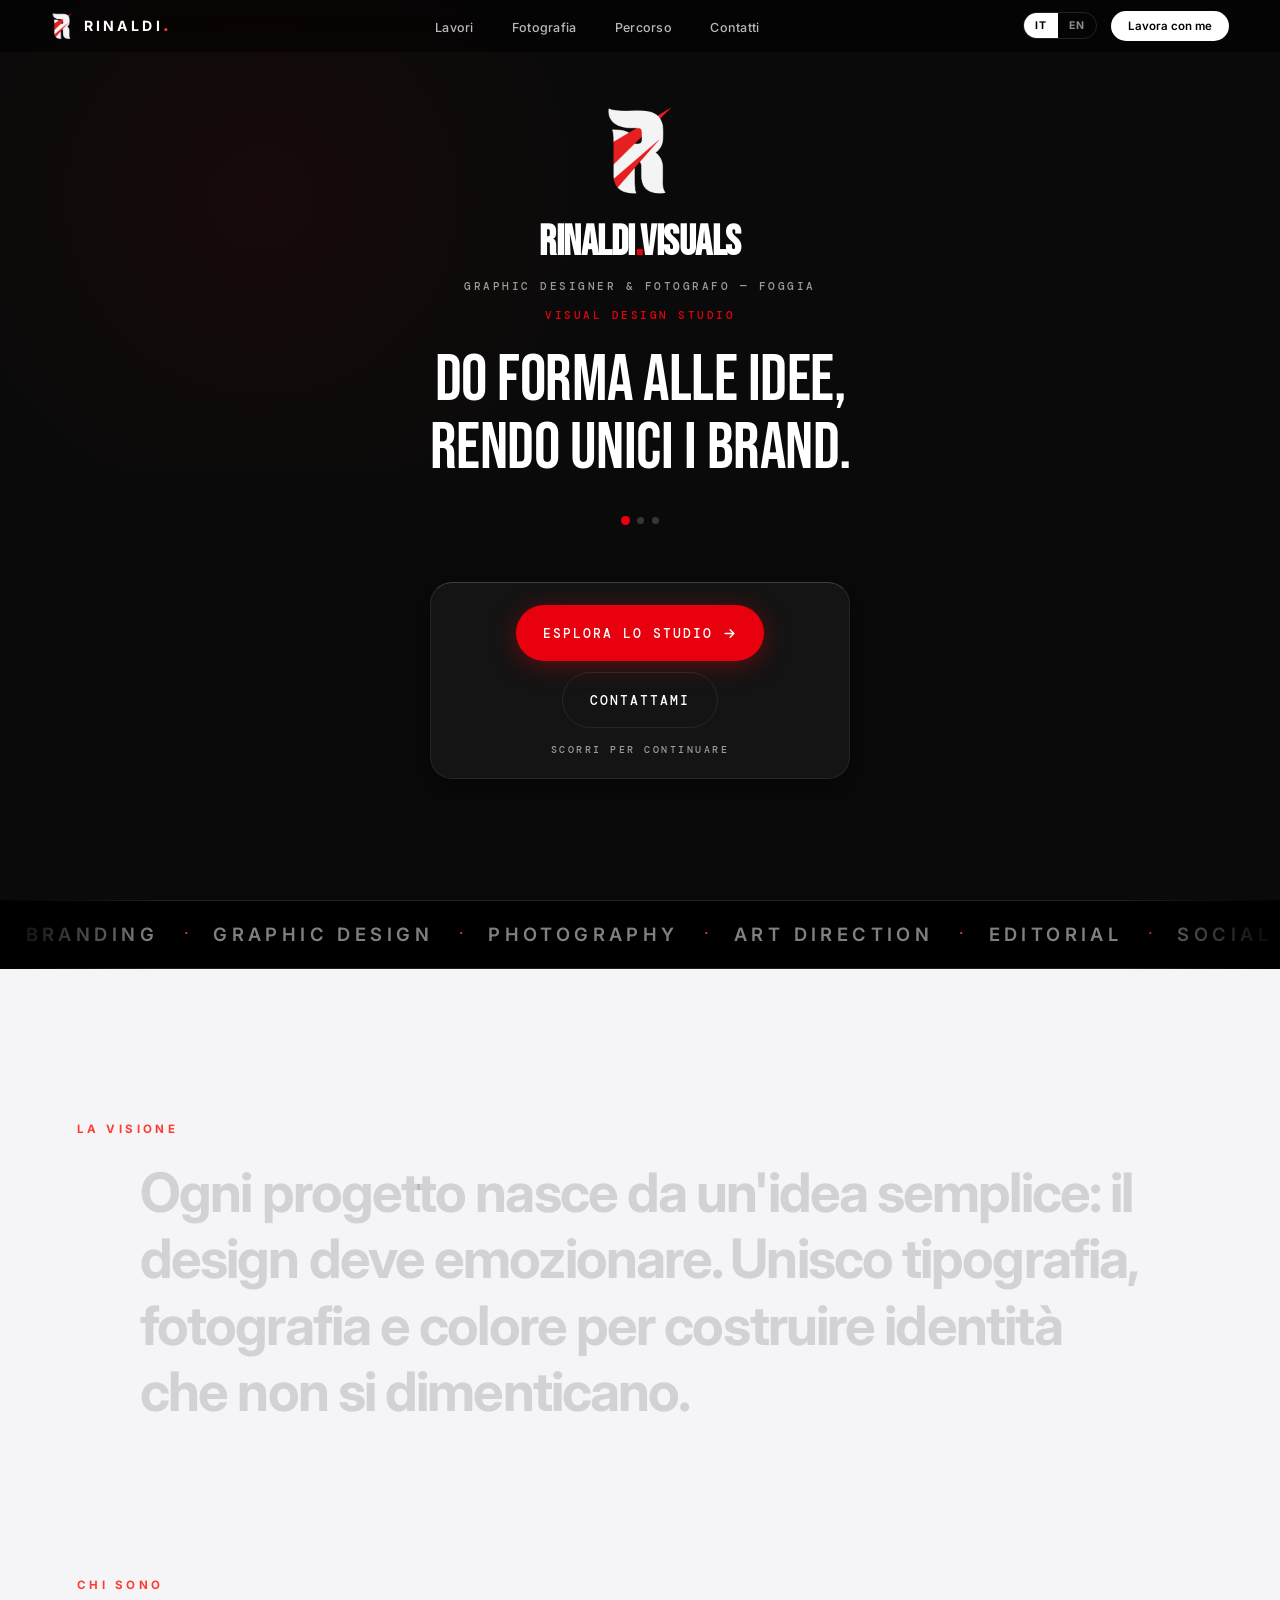
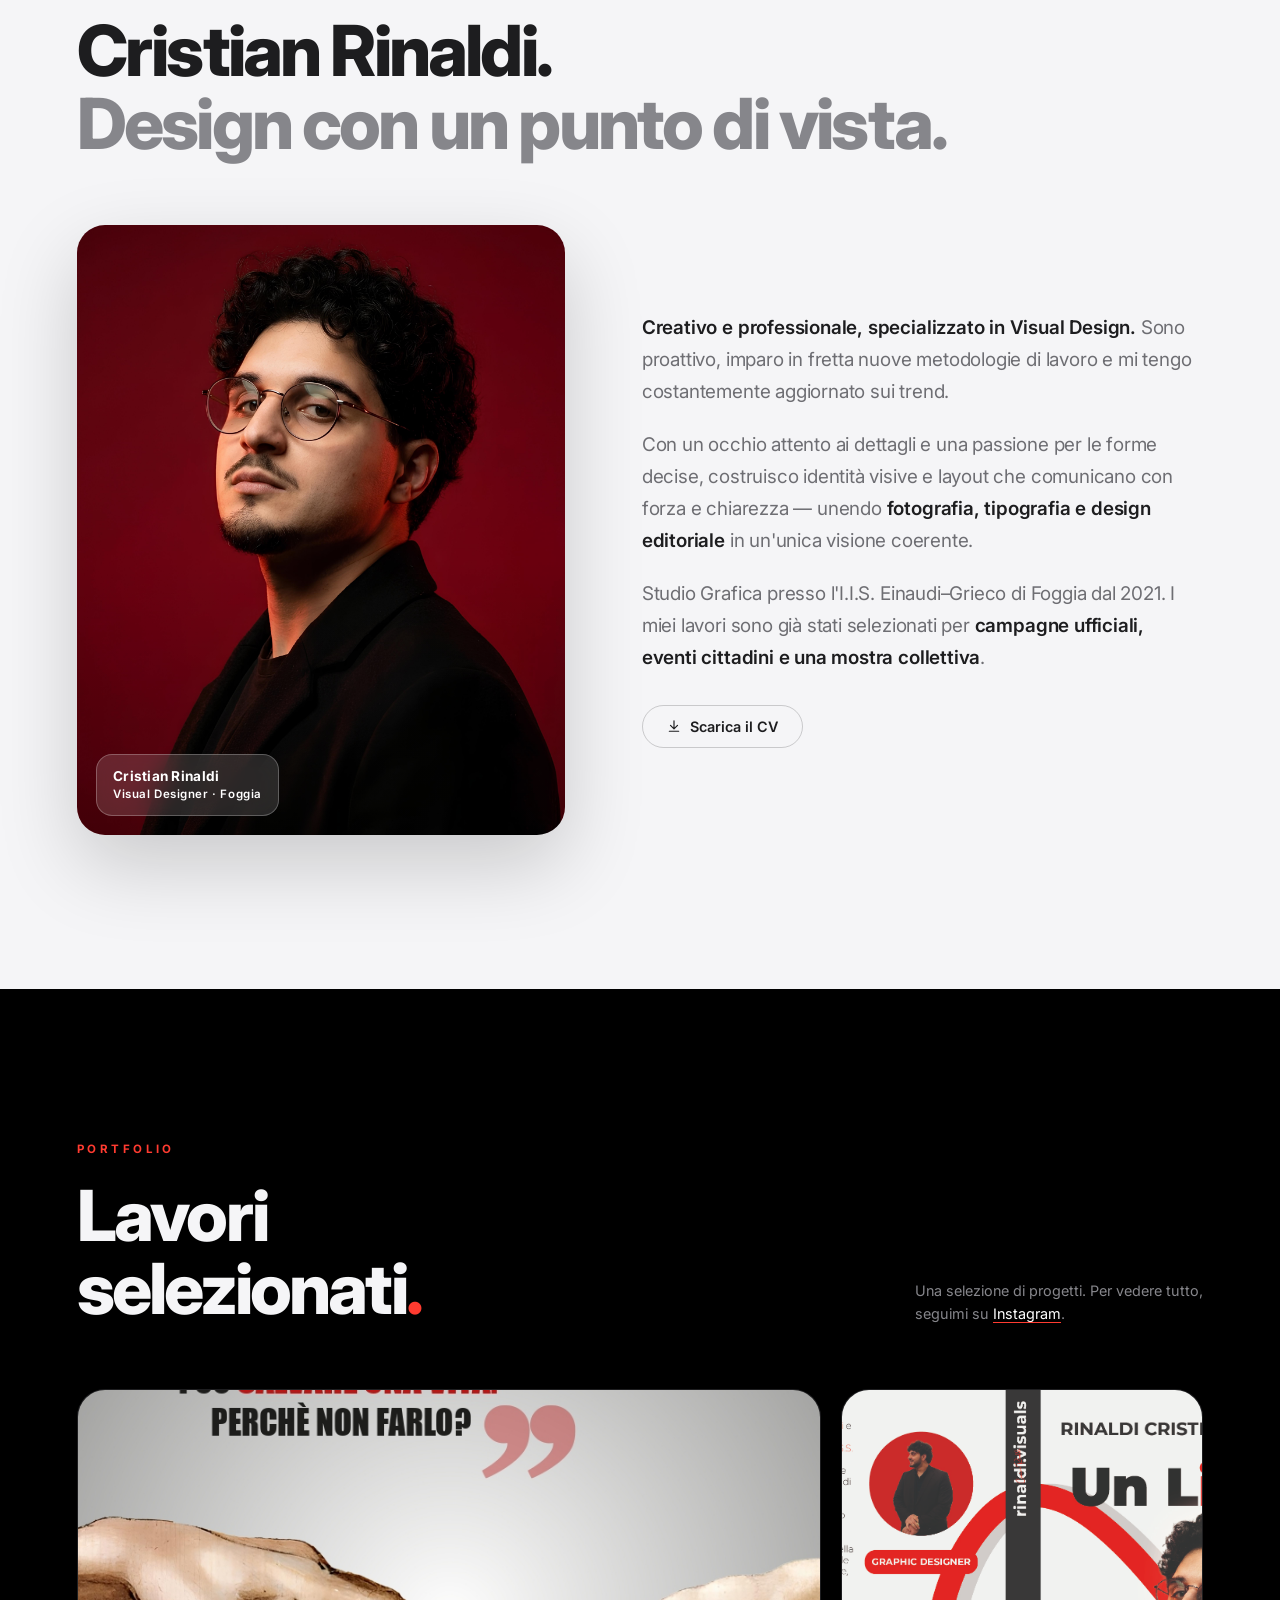
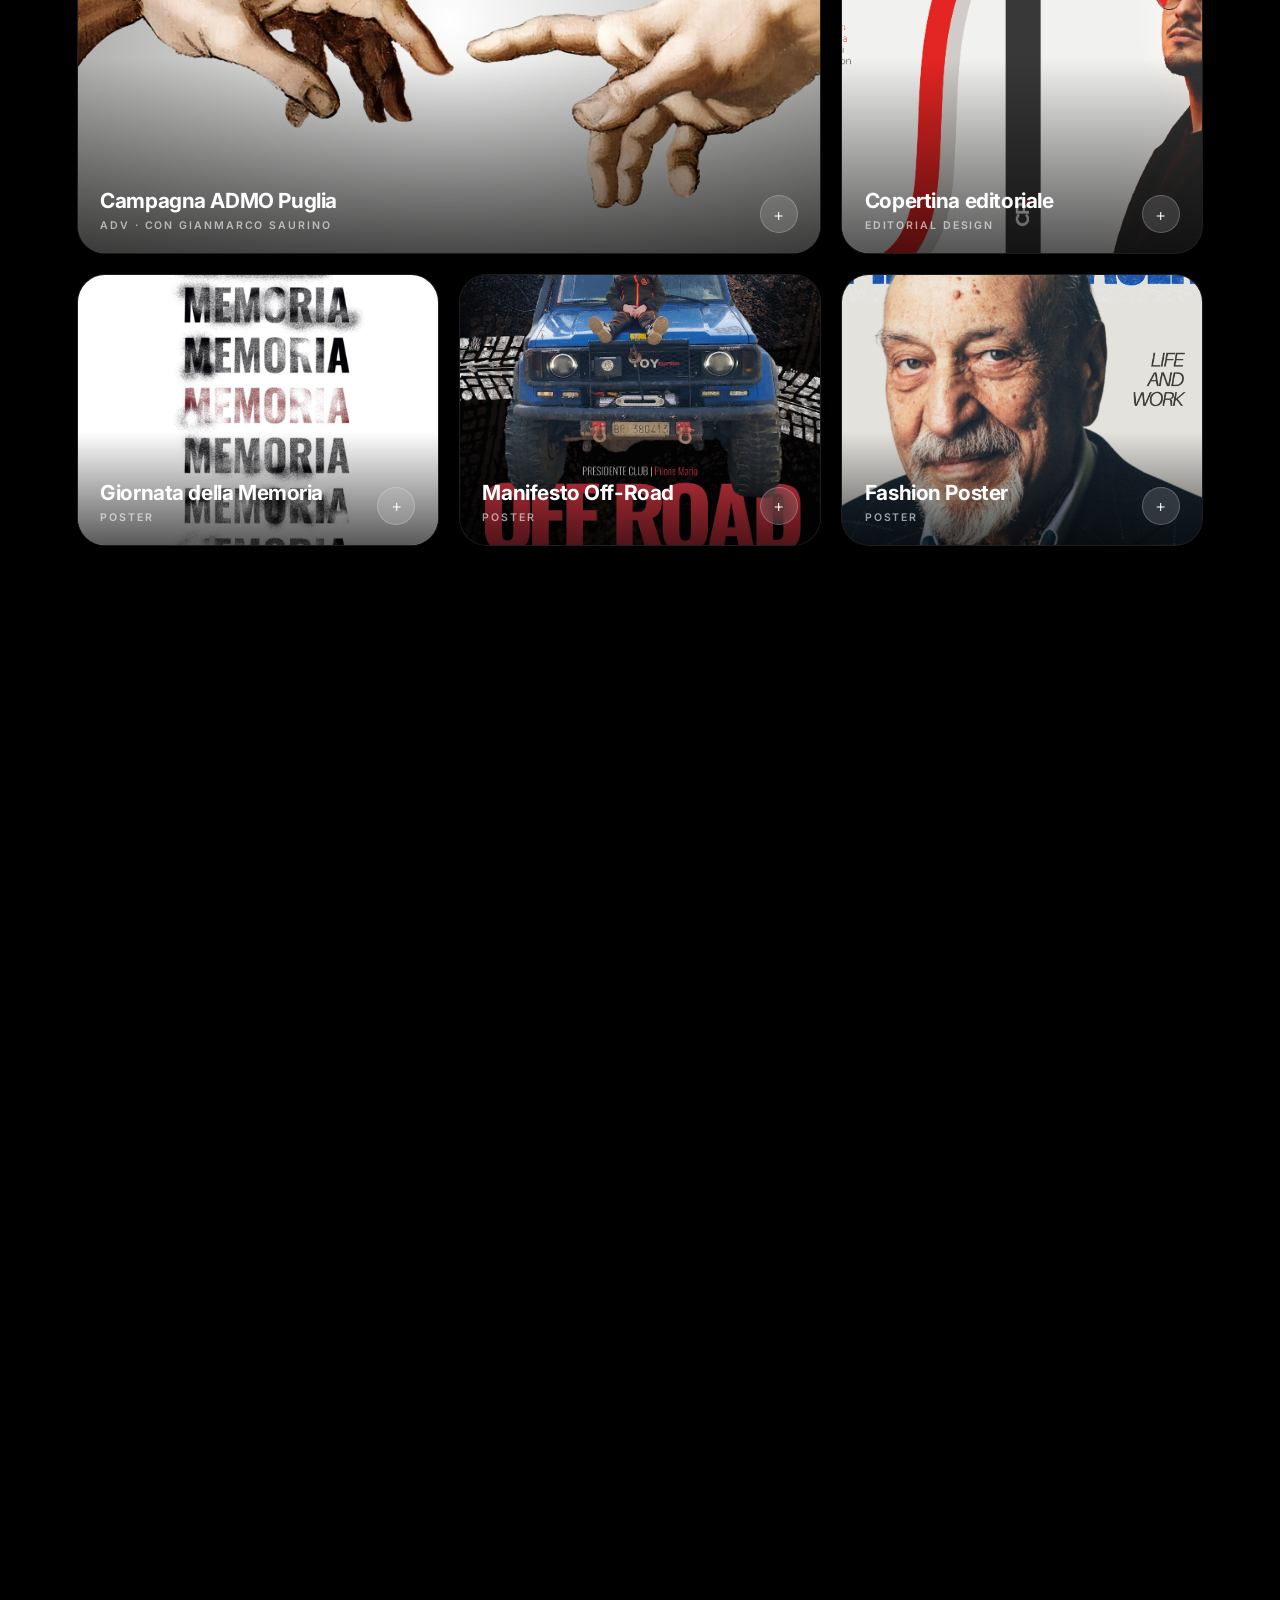
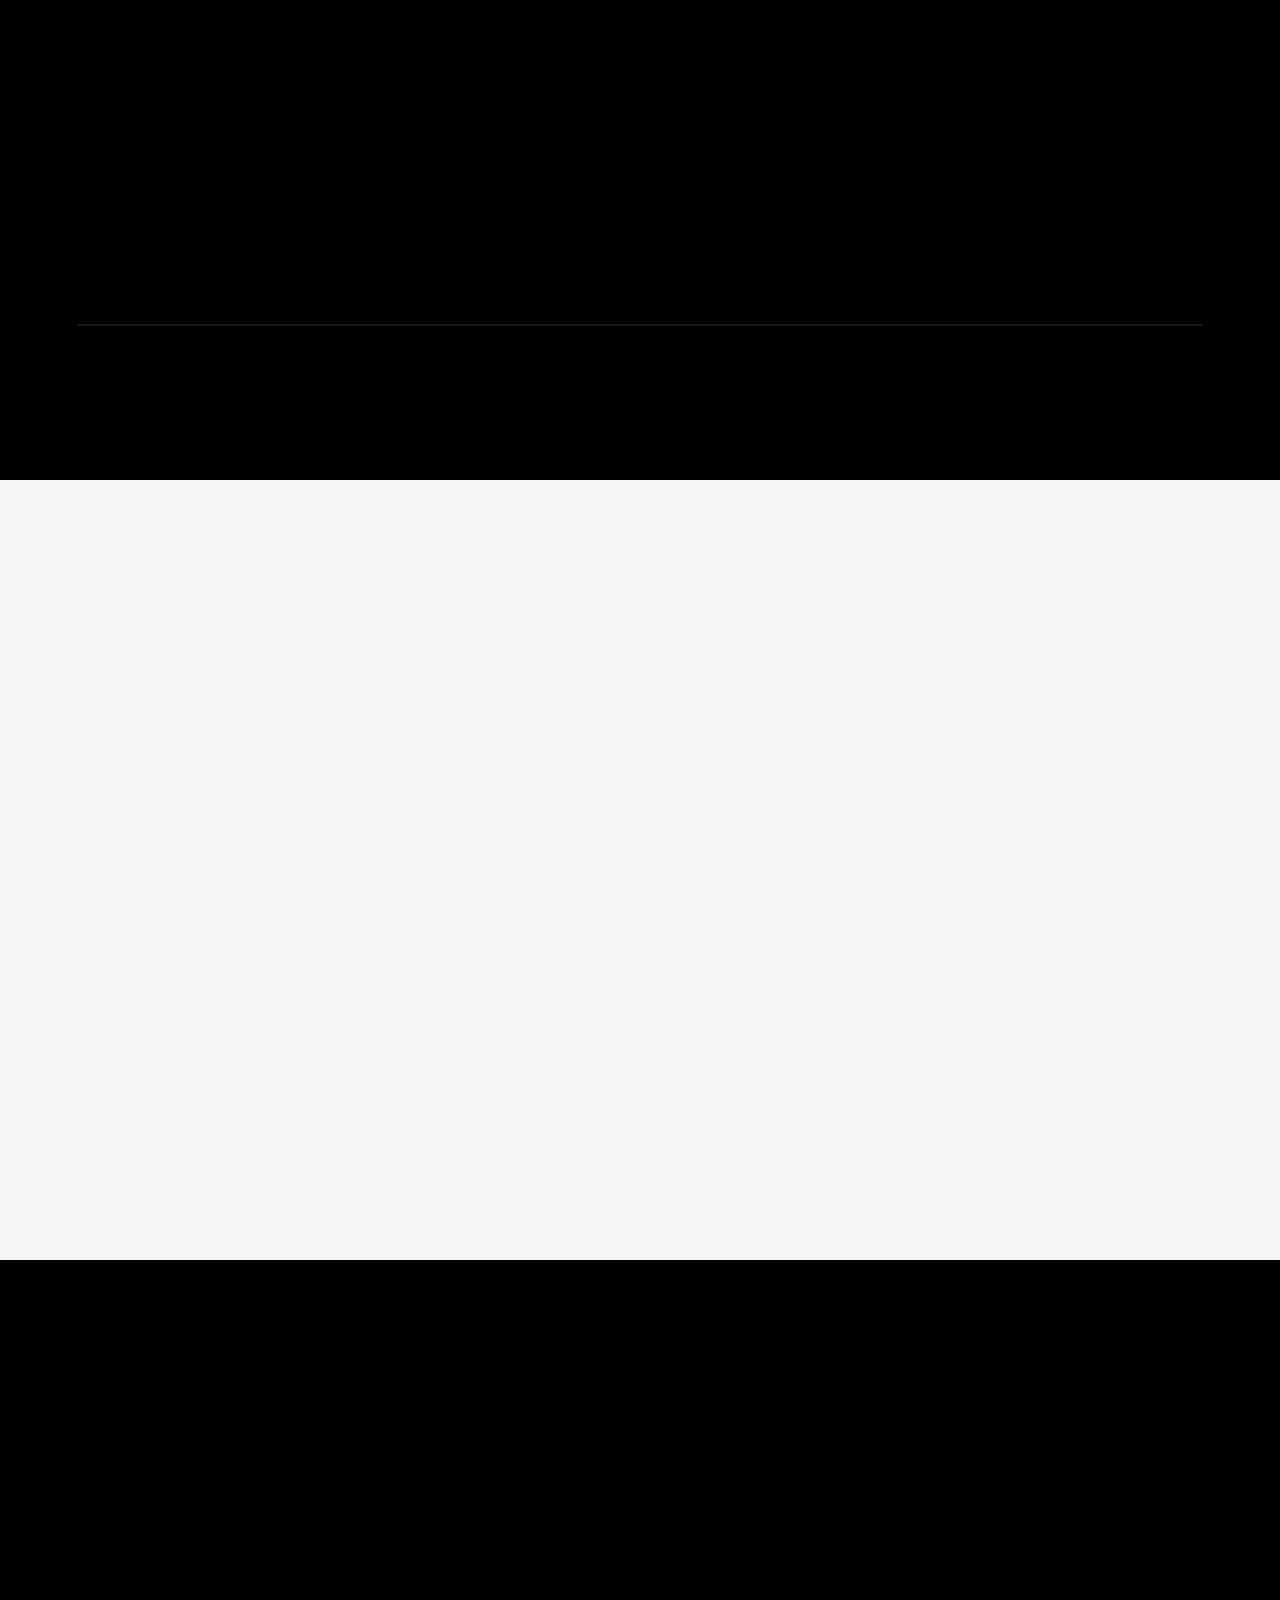
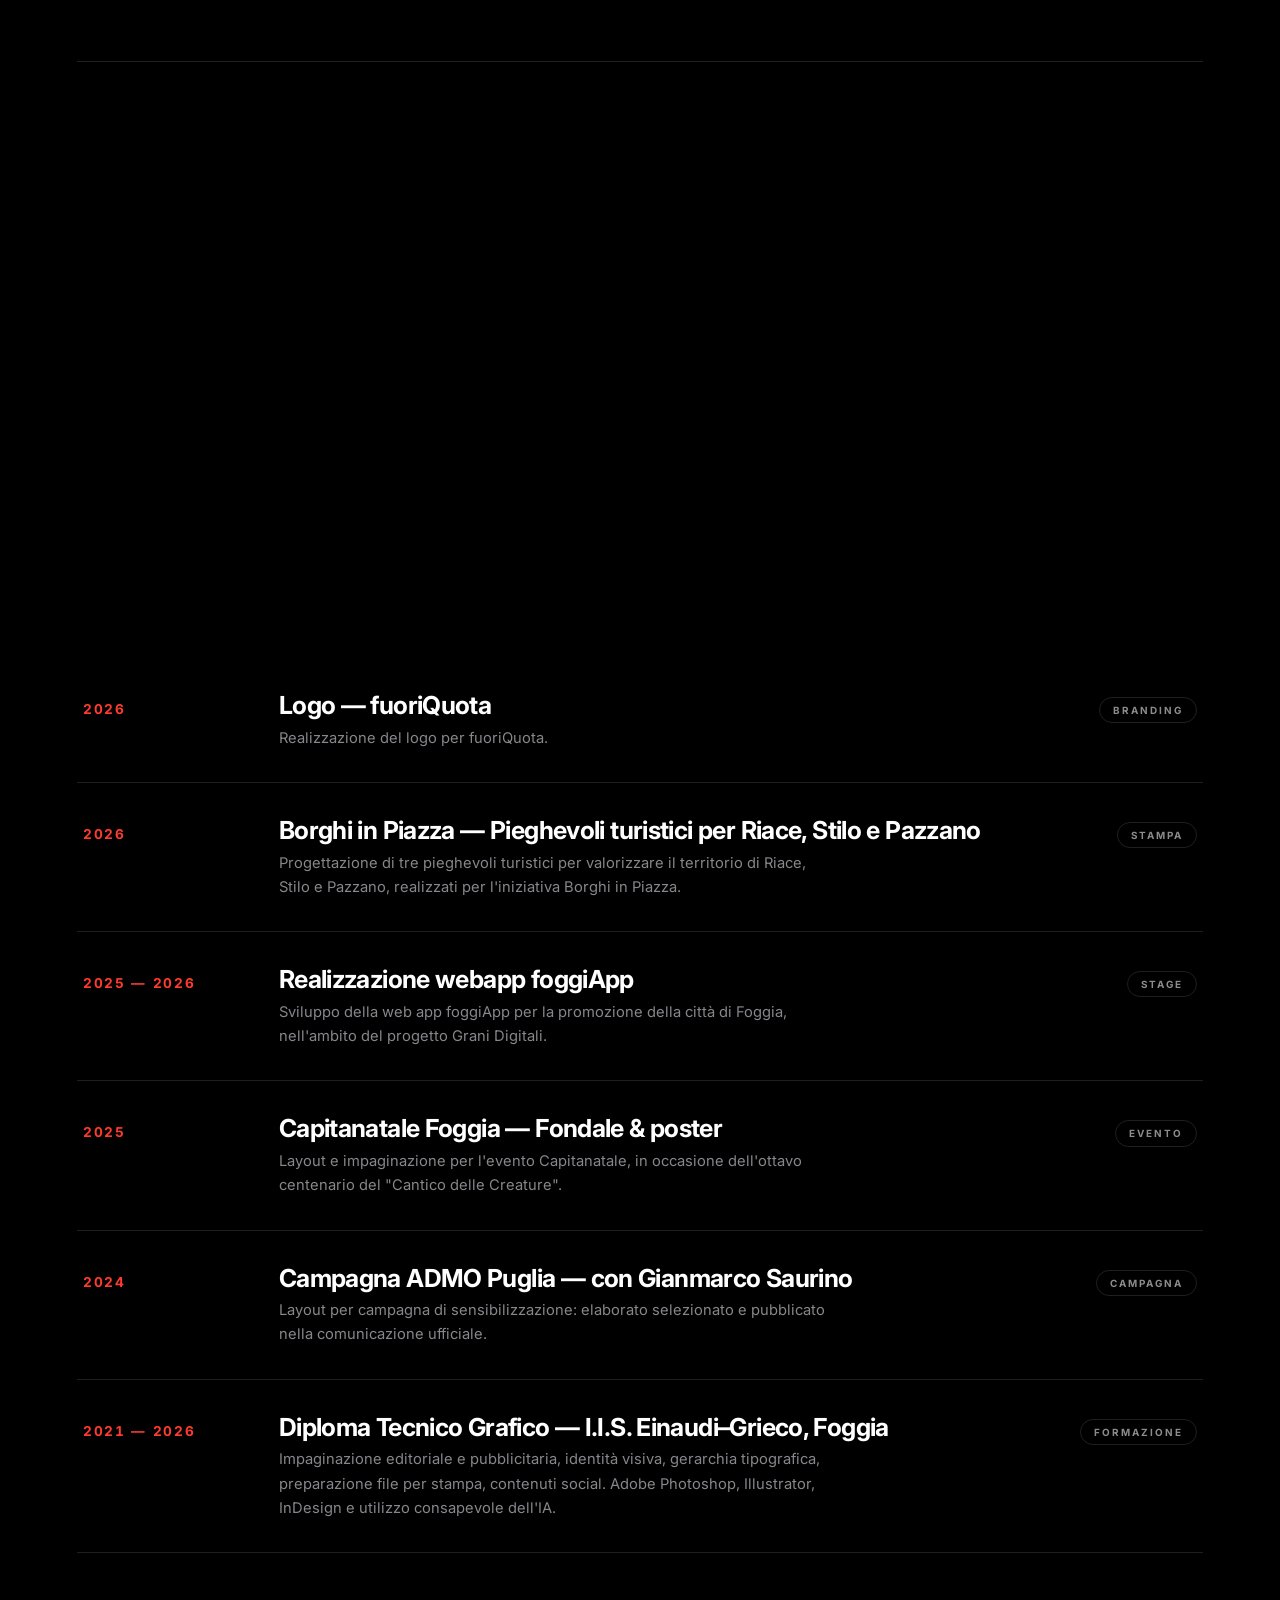
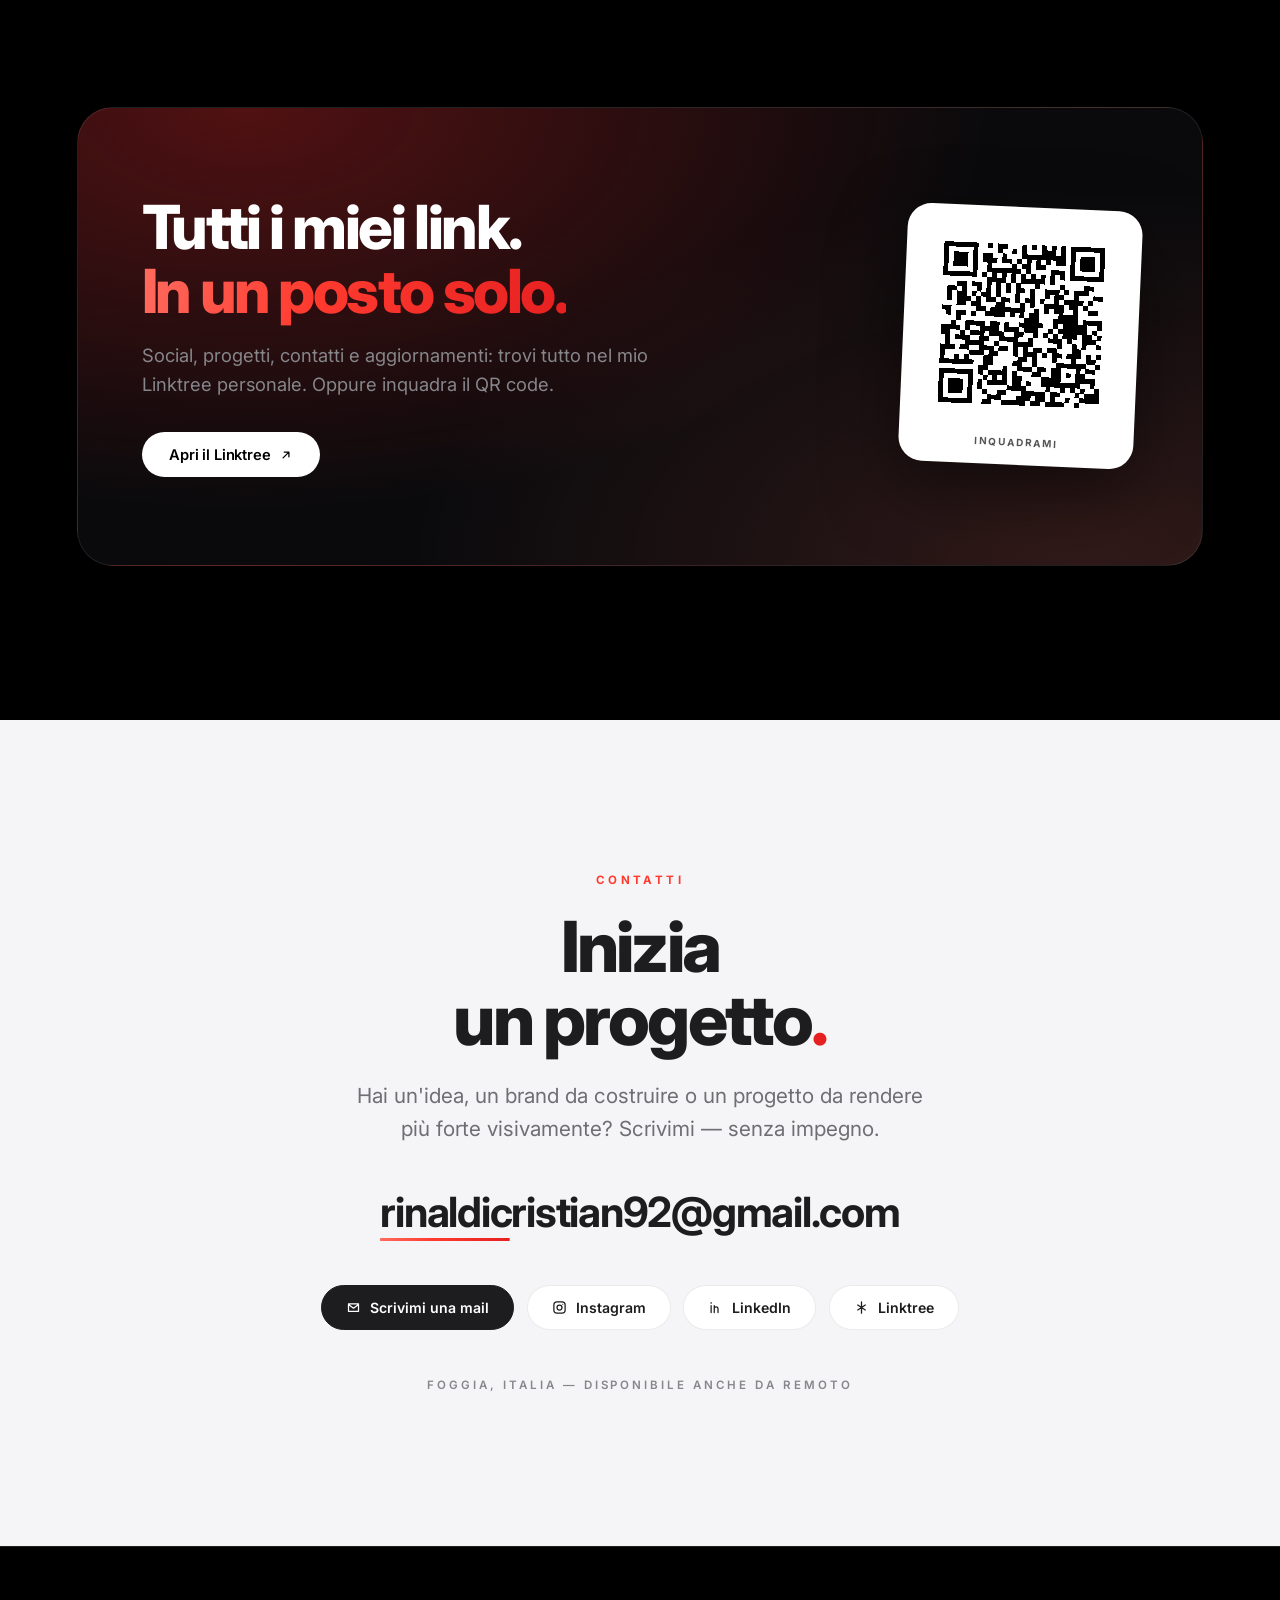
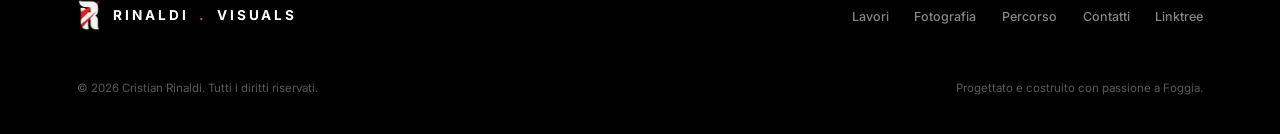
==== index.html @ 8f700b32 "Redesign step 2: new design tokens + hero rebuilt to app-mockup style Adds the iOS26 dark-glass toke" ====
<!DOCTYPE html>
<html lang="it">
<head>
<meta charset="UTF-8"/>
<meta name="viewport" content="width=device-width, initial-scale=1.0, viewport-fit=cover"/>
<title>Cristian Rinaldi — Rinaldi Visuals · Graphic Designer & Fotografo</title>
<meta name="description" content="Cristian Rinaldi — Graphic Designer e Fotografo a Foggia. Branding, identità visive, fotografia e art direction. Design essenziale, impatto assoluto."/>
<meta name="author" content="Cristian Rinaldi"/>
<meta property="og:title" content="Cristian Rinaldi — Rinaldi Visuals"/>
<meta property="og:description" content="Graphic Designer & Fotografo. Identità visive che lasciano il segno."/>
<meta property="og:type" content="website"/>
<meta property="og:image" content="assets/ritratto.jpg"/>
<link rel="icon" href="data:image/svg+xml,<svg xmlns='http://www.w3.org/2000/svg' viewBox='0 0 32 32'><rect width='32' height='32' rx='8' fill='%23000'/><text x='50%25' y='55%25' dominant-baseline='middle' text-anchor='middle' font-family='Helvetica' font-weight='700' font-size='13' fill='%23fff'>R<tspan fill='%23ff3b30'>.</tspan></text></svg>"/>
<link rel="preconnect" href="https://fonts.googleapis.com"/>
<link rel="preconnect" href="https://fonts.gstatic.com" crossorigin/>
<link href="https://fonts.googleapis.com/css2?family=Inter:wght@300;400;500;600;700;800&family=Bebas+Neue&family=DM+Sans:wght@400;500;700&family=DM+Mono:wght@400;500&display=swap" rel="stylesheet"/>
<meta name="theme-color" content="#0A0A0A"/>

<style>
/* ════════════════════════════════════════════
   RINALDI VISUALS — 2026
   Apple-inspired · minimal · cinematic
   ════════════════════════════════════════════ */
:root{
  --black:#000;
  --ink:#1d1d1f;
  --paper:#f5f5f7;
  --white:#fff;
  --gray:#86868b;
  --gray-2:#6e6e73;
  --hair:rgba(0,0,0,.08);
  --hair-inv:rgba(255,255,255,.12);
  --red:#ff3b30;
  --red-deep:#e62020;
  --grad:linear-gradient(100deg,#ff6b5e 0%,#ff3b30 40%,#e62020 100%);
  --font:'Inter',-apple-system,BlinkMacSystemFont,'SF Pro Display','Segoe UI',sans-serif;
  --ease:cubic-bezier(.16,1,.3,1);
  --ease-io:cubic-bezier(.4,0,.2,1);
  --nav-h:52px;
  --radius:28px;

  /* ── NUOVO SISTEMA (redesign app UI — iOS26 dark glass) ──
     Token ufficiali del redesign. Le sezioni non ancora convertite
     continuano a usare i token storici sopra; verranno migrate
     una a una fino alla rimozione dei token legacy. */
  --bg:#0A0A0A;
  --surface:#141414;
  --surface-2:#1C1C1C;
  --stroke:rgba(255,255,255,.08);
  --stroke-top:rgba(255,255,255,.18);
  --text:#FFFFFF;
  --muted:#9A9A9A;
  --accent:#E8000E;
  --font-display:'Bebas Neue',sans-serif;
  --font-body:'DM Sans',sans-serif;
  --font-mono:'DM Mono',monospace;
  --radius-card:22px;
  --radius-pill:999px;
  --topbar-h:64px;
  --tabbar-h:64px;
}
*,*::before,*::after{margin:0;padding:0;box-sizing:border-box}
html{scroll-behavior:smooth;-webkit-text-size-adjust:100%}
a,button{-webkit-tap-highlight-color:transparent;touch-action:manipulation}
body{
  font-family:var(--font);
  background:var(--black);
  color:var(--paper);
  -webkit-font-smoothing:antialiased;
  text-rendering:optimizeLegibility;
  overflow-x:hidden;
}
img{max-width:100%;display:block}
a{color:inherit}
::selection{background:var(--red);color:#fff}
html.lb-open,body.lb-open{overflow:hidden}
:focus-visible{outline:2px solid var(--accent);outline-offset:3px}

/* ── LOADER ── */
.loader{
  position:fixed;inset:0;z-index:2000;background:var(--black);
  display:flex;align-items:center;justify-content:center;
  transition:opacity .7s var(--ease-io),visibility .7s;
}
.loader.done{opacity:0;visibility:hidden}
.loader-mark{
  display:flex;flex-direction:column;align-items:center;gap:1.2rem;
  opacity:0;animation:loadIn 1s var(--ease) .1s forwards;
}
.loader-mark img{width:clamp(64px,10vw,96px);height:auto}
.loader-mark span{
  font-size:clamp(.8rem,2vw,1rem);font-weight:700;letter-spacing:.4em;
  text-transform:uppercase;color:#fff;
}
.loader-mark em{font-style:normal;color:var(--red)}
@keyframes loadIn{from{opacity:0;transform:translateY(14px);filter:blur(8px)}to{opacity:1;transform:none;filter:none}}

/* ── NAV ── */
.nav{
  position:fixed;top:0;left:0;right:0;z-index:1000;height:var(--nav-h);
  display:flex;align-items:center;justify-content:space-between;
  padding:0 max(22px,4vw);
  background:rgba(0,0,0,.55);
  backdrop-filter:saturate(180%) blur(20px);-webkit-backdrop-filter:saturate(180%) blur(20px);
  border-bottom:1px solid transparent;
  transition:transform .5s var(--ease),background .4s,border-color .4s;
}
.nav.scrolled{background:rgba(0,0,0,.72);border-bottom-color:var(--hair-inv)}
.nav.hidden{transform:translateY(-100%)}
.nav-logo{
  display:flex;align-items:center;gap:10px;text-decoration:none;
  font-weight:700;font-size:.88rem;letter-spacing:.22em;text-transform:uppercase;color:#fff;
}
.nav-logo img{height:30px;width:auto;transition:transform .4s var(--ease)}
.nav-logo:hover img{transform:scale(1.08) rotate(-3deg)}
.nav-logo b{color:var(--red);font-size:1.3em;line-height:0}
@media(max-width:400px){.nav-logo span{display:none}}
.nav-links{display:flex;gap:clamp(1rem,3vw,2.4rem);list-style:none}
.nav-links a{
  font-size:.78rem;font-weight:500;letter-spacing:.02em;text-decoration:none;
  color:rgba(255,255,255,.72);transition:color .3s;
}
.nav-links a:hover{color:#fff}
.nav-right{display:flex;align-items:center;gap:.9rem}
.lang-pill{
  display:flex;border:1px solid var(--hair-inv);border-radius:99px;overflow:hidden;
}
.lang-pill button{
  background:none;border:none;color:rgba(255,255,255,.55);
  font-family:var(--font);font-size:.66rem;font-weight:700;letter-spacing:.08em;
  padding:.38rem .7rem;cursor:pointer;transition:background .3s,color .3s;
}
.lang-pill button.active{background:#fff;color:#000}
.nav-cta{
  font-size:.72rem;font-weight:600;text-decoration:none;color:#000;
  background:#fff;border-radius:99px;padding:.5rem 1.05rem;
  transition:background .3s,transform .3s;white-space:nowrap;
}
.nav-cta:hover{background:var(--red);color:#fff;transform:scale(1.04)}
.burger{display:none;background:none;border:none;width:34px;height:34px;position:relative;cursor:pointer}
.burger span{position:absolute;left:7px;right:7px;height:1.6px;background:#fff;transition:transform .35s var(--ease),opacity .3s}
.burger span:nth-child(1){top:12px}.burger span:nth-child(2){top:20px}
.burger.open span:nth-child(1){transform:translateY(4px) rotate(45deg)}
.burger.open span:nth-child(2){transform:translateY(-4px) rotate(-45deg)}
@media(max-width:820px){
  .nav-links,.nav-cta{display:none}
  .burger{display:block}
}
.drawer{
  position:fixed;inset:0;z-index:990;background:rgba(0,0,0,.92);
  backdrop-filter:blur(28px);-webkit-backdrop-filter:blur(28px);
  display:flex;flex-direction:column;justify-content:center;padding:0 9vw;gap:.4rem;
  opacity:0;visibility:hidden;transition:opacity .45s var(--ease-io),visibility .45s;
}
.drawer.open{opacity:1;visibility:visible}
.drawer a{
  font-size:clamp(2rem,9vw,3.2rem);font-weight:700;letter-spacing:-.03em;
  text-decoration:none;color:#fff;padding:.35rem 0;
  opacity:0;transform:translateY(22px);
  transition:opacity .5s var(--ease),transform .5s var(--ease),color .3s;
}
.drawer.open a{opacity:1;transform:none}
.drawer.open a:nth-child(2){transition-delay:.06s}
.drawer.open a:nth-child(3){transition-delay:.12s}
.drawer.open a:nth-child(4){transition-delay:.18s}
.drawer.open a:nth-child(5){transition-delay:.24s}
.drawer a:hover{color:var(--red)}
.drawer-foot{position:absolute;bottom:7vh;left:9vw;font-size:.72rem;color:var(--gray);letter-spacing:.15em;text-transform:uppercase}

/* ── REVEAL SYSTEM ── */
.rv{opacity:0;transform:translateY(34px);filter:blur(6px);
  transition:opacity 1s var(--ease),transform 1s var(--ease),filter 1s var(--ease)}
.rv.in{opacity:1;transform:none;filter:none}
.rv-d1{transition-delay:.1s}.rv-d2{transition-delay:.2s}.rv-d3{transition-delay:.3s}.rv-d4{transition-delay:.42s}

/* ── DESIGN SYSTEM PRIMITIVES (redesign app UI) ── */
.eyebrow{
  display:inline-flex;align-items:center;gap:.5rem;
  font-family:var(--font-mono);font-size:11px;font-weight:500;
  letter-spacing:2.5px;text-transform:uppercase;color:var(--muted);
}
.eyebrow::before{content:'/';color:var(--accent);font-weight:700}
.pill{
  display:inline-flex;align-items:center;gap:.6rem;justify-content:center;
  height:56px;padding:0 1.7rem;border-radius:var(--radius-pill);
  font-family:var(--font-mono);font-size:13px;font-weight:500;letter-spacing:2px;
  text-transform:uppercase;text-decoration:none;white-space:nowrap;cursor:pointer;border:none;
  transition:transform .4s var(--ease),background .3s,border-color .3s,box-shadow .4s;
}
.pill:active{transform:scale(.97)}
.pill-primary{background:var(--accent);color:#fff;box-shadow:0 4px 24px rgba(232,0,14,.35)}
.pill-primary:hover{transform:translateY(-2px);box-shadow:0 8px 32px rgba(232,0,14,.45)}
.pill-ghost{background:transparent;color:var(--text);border:1px solid var(--stroke)}
.pill-ghost:hover{border-color:var(--stroke-top);transform:translateY(-2px)}
.pill svg{width:15px;height:15px;stroke:currentColor;fill:none;stroke-width:2.2;stroke-linecap:round;stroke-linejoin:round}

/* ── HERO ── */
.hero{
  min-height:100svh;position:relative;overflow:hidden;
  display:flex;flex-direction:column;align-items:center;justify-content:center;
  text-align:center;padding:calc(var(--nav-h) + 4vh) 6vw 12vh;
  background:var(--bg);
}
.hero::before{
  content:'';position:absolute;top:-8%;left:-12%;width:65%;height:60%;
  background:radial-gradient(circle,rgba(232,0,14,.06) 0%,transparent 70%);
  pointer-events:none;
}
.hero-inner{position:relative;z-index:2;display:flex;flex-direction:column;align-items:center;width:100%}
.hero-logo{width:clamp(52px,7vw,76px);height:auto;margin:0 auto 1.3rem}
.hero-wordmark{
  font-family:var(--font-display);text-transform:uppercase;color:var(--text);
  font-size:clamp(1.7rem,4.5vw,2.6rem);letter-spacing:-.5px;line-height:1;margin-bottom:1rem;
}
.hero-wordmark b{color:var(--accent);font-style:normal}
.hero-badge{
  font-family:var(--font-mono);font-size:11px;font-weight:500;letter-spacing:2.5px;
  text-transform:uppercase;color:var(--muted);margin-bottom:.9rem;
}
.hero-studio{
  font-family:var(--font-mono);font-size:11px;font-weight:500;letter-spacing:2.5px;
  text-transform:uppercase;color:var(--accent);margin-bottom:1.6rem;
}
.hero-claims{
  position:relative;width:100%;max-width:min(820px,88vw);
  min-height:calc(2 * clamp(30px,6.4vw,66px) * 1.02);
  display:flex;align-items:center;justify-content:center;
}
.hero-claim{
  width:100%;
  font-family:var(--font-display);text-transform:uppercase;
  font-size:clamp(30px,6.4vw,66px);line-height:1.02;letter-spacing:-.5px;color:var(--text);
  text-wrap:balance;
  position:absolute;inset:0;display:flex;align-items:center;justify-content:center;
  opacity:0;transform:translateY(10px);pointer-events:none;
  transition:opacity .5s var(--ease),transform .5s var(--ease);
}
.hero-claim.active{position:relative;opacity:1;transform:none;pointer-events:auto}
.hero-dots{display:flex;gap:.5rem;margin-top:2.2rem}
.hero-dots button{
  width:7px;height:7px;border-radius:50%;border:none;padding:0;cursor:pointer;
  background:var(--stroke-top);transition:background .3s,transform .3s;
}
.hero-dots button.active{background:var(--accent);transform:scale(1.3)}
.hero-card{
  margin-top:clamp(2.4rem,6vw,3.6rem);width:100%;max-width:420px;
  background:var(--surface);border:1px solid var(--stroke);border-top:1px solid var(--stroke-top);
  border-radius:var(--radius-card);backdrop-filter:blur(20px) saturate(140%);-webkit-backdrop-filter:blur(20px) saturate(140%);
  box-shadow:0 8px 32px rgba(0,0,0,.5);
  padding:1.4rem 1.4rem calc(1.4rem + env(safe-area-inset-bottom));
  display:flex;flex-direction:column;align-items:center;gap:.9rem;
}
@supports not (backdrop-filter:blur(1px)){.hero-card{background:rgba(20,20,20,.94)}}
.hero-card-btns{display:flex;gap:.7rem;flex-wrap:wrap;justify-content:center;width:100%}
.hero-scroll-label{
  font-family:var(--font-mono);font-size:10px;font-weight:500;letter-spacing:2.5px;
  text-transform:uppercase;color:var(--muted);
}

/* .btn — legacy, ancora usato dalla sezione Linktree in attesa di migrazione */
.btn{
  display:inline-flex;align-items:center;gap:.5rem;
  font-size:.92rem;font-weight:600;text-decoration:none;letter-spacing:-.01em;
  border-radius:99px;padding:.85rem 1.7rem;
  transition:transform .35s var(--ease),background .3s,color .3s,border-color .3s,box-shadow .35s;
}
.btn:active{transform:scale(.97)}
.btn-solid{background:#fff;color:#000}
.btn-solid:hover{background:var(--red);color:#fff;transform:scale(1.045);box-shadow:0 12px 40px rgba(230,32,32,.35)}
.btn-line{border:1px solid var(--hair-inv);color:#fff;background:rgba(255,255,255,.04)}
.btn-line:hover{border-color:rgba(255,255,255,.4);transform:scale(1.045)}
.btn svg{width:14px;height:14px;stroke:currentColor;fill:none;stroke-width:2.2;stroke-linecap:round;stroke-linejoin:round}

/* ── MARQUEE ── */
.marquee{
  border-top:1px solid var(--hair-inv);border-bottom:1px solid var(--hair-inv);
  overflow:hidden;padding:1.4rem 0;background:var(--black);
  mask-image:linear-gradient(90deg,transparent,black 12%,black 88%,transparent);
  -webkit-mask-image:linear-gradient(90deg,transparent,black 12%,black 88%,transparent);
}
.marquee-track{display:flex;width:max-content;animation:mq 30s linear infinite}
.marquee:hover .marquee-track{animation-play-state:paused}
.marquee-track span{
  font-size:clamp(.9rem,1.8vw,1.15rem);font-weight:600;letter-spacing:.24em;text-transform:uppercase;
  color:rgba(255,255,255,.5);padding:0 1.6rem;white-space:nowrap;
}
.marquee-track i{font-style:normal;color:var(--red);padding:0}
@keyframes mq{to{transform:translateX(-50%)}}

/* ── SECTION SHELL ── */
.sec{padding:clamp(5.5rem,12vw,10rem) max(22px,6vw);position:relative}
.sec-light{background:var(--paper);color:var(--ink)}
.sec-dark{background:var(--black);color:var(--paper)}
.wrap{max-width:1200px;margin:0 auto}
.kicker{
  display:block;font-size:.72rem;font-weight:700;letter-spacing:.3em;text-transform:uppercase;
  color:var(--red);margin-bottom:1.4rem;
}
.h2{
  font-size:clamp(2.2rem,6vw,4.4rem);font-weight:800;letter-spacing:-.04em;line-height:1.04;
}
.sec-light .h2{color:var(--ink)}
.h2 .soft{color:var(--gray)}

/* ── STATEMENT (scroll-fill words) ── */
.statement{
  max-width:1000px;margin:0 auto;
  font-size:clamp(1.7rem,4.6vw,3.4rem);font-weight:700;letter-spacing:-.035em;line-height:1.22;
}
.statement .w{color:rgba(29,29,31,.16);transition:color .35s linear}
.statement .w.lit{color:var(--ink)}
.statement .w.accent.lit{color:var(--red-deep)}

/* ── ABOUT ── */
.about-grid{
  display:grid;grid-template-columns:1fr 1.15fr;gap:clamp(2.5rem,6vw,5.5rem);
  align-items:center;margin-top:clamp(2.5rem,5vw,4rem);
}
@media(max-width:860px){.about-grid{grid-template-columns:1fr}}
.about-photo{position:relative;border-radius:var(--radius);overflow:hidden;aspect-ratio:4/5;
  box-shadow:0 30px 80px rgba(0,0,0,.18)}
.about-photo img{width:100%;height:100%;object-fit:cover;transform:scale(1.06);transition:transform 1.4s var(--ease)}
.about-photo:hover img{transform:scale(1.01)}
.about-photo::after{
  content:'';position:absolute;inset:0;
  background:linear-gradient(to top,rgba(0,0,0,.28),transparent 45%);
}
.about-badge{
  position:absolute;left:1.2rem;bottom:1.2rem;z-index:2;
  background:rgba(255,255,255,.14);backdrop-filter:blur(14px);-webkit-backdrop-filter:blur(14px);
  border:1px solid rgba(255,255,255,.25);border-radius:16px;
  color:#fff;padding:.7rem 1rem;font-size:.72rem;font-weight:600;letter-spacing:.05em;line-height:1.5;
}
.about-badge b{display:block;font-size:.85rem;letter-spacing:.02em}
.about-text p{
  font-size:clamp(1rem,1.6vw,1.18rem);line-height:1.7;color:var(--gray-2);
  margin-bottom:1.3rem;letter-spacing:-.01em;
}
.about-text p strong{color:var(--ink);font-weight:600}
.cv-btn{
  display:inline-flex;align-items:center;gap:.55rem;margin-top:.6rem;
  font-size:.9rem;font-weight:600;color:var(--ink);text-decoration:none;
  border:1px solid rgba(0,0,0,.18);border-radius:99px;padding:.75rem 1.5rem;
  transition:background .3s,color .3s,transform .3s,border-color .3s;
}
.cv-btn:hover{background:var(--ink);color:#fff;transform:scale(1.04)}
.cv-btn svg{width:14px;height:14px;stroke:currentColor;fill:none;stroke-width:2;stroke-linecap:round;stroke-linejoin:round}

/* ── WORKS ── */
.works-head{display:flex;align-items:flex-end;justify-content:space-between;gap:2rem;flex-wrap:wrap;margin-bottom:clamp(2.5rem,5vw,4rem)}
.works-note{font-size:.9rem;color:var(--gray);max-width:32ch;line-height:1.6}
.works-note a{color:#fff;text-decoration:none;border-bottom:1px solid var(--red);transition:color .3s}
.works-note a:hover{color:var(--red)}
.works-grid{
  display:grid;grid-template-columns:repeat(6,1fr);gap:clamp(.8rem,1.6vw,1.4rem);
}
.work{
  position:relative;border-radius:var(--radius);overflow:hidden;cursor:pointer;
  background:#101012;border:1px solid rgba(255,255,255,.06);
  transition:transform .6s var(--ease),box-shadow .6s var(--ease);
  aspect-ratio:4/3;
}
.work:hover{transform:translateY(-6px);box-shadow:0 30px 70px rgba(0,0,0,.55)}
.work.big{grid-column:span 4;aspect-ratio:16/10}
.work.mid{grid-column:span 2;aspect-ratio:auto}
.work.third{grid-column:span 2}
@media(max-width:760px){
  .work.big,.work.mid,.work.third{grid-column:span 6;aspect-ratio:4/3}
}
.work img{
  position:absolute;inset:0;width:100%;height:100%;object-fit:cover;
  transition:transform 1.2s var(--ease),filter .6s;
}
.work:hover img{transform:scale(1.055)}
.work::after{
  content:'';position:absolute;inset:0;
  background:linear-gradient(to top,rgba(0,0,0,.72) 0%,transparent 42%);
  opacity:.9;transition:opacity .5s;
}
.work-meta{
  position:absolute;left:1.4rem;right:1.4rem;bottom:1.25rem;z-index:2;
  display:flex;align-items:flex-end;justify-content:space-between;gap:1rem;
}
.work-meta h3{font-size:clamp(1rem,1.8vw,1.3rem);font-weight:700;letter-spacing:-.02em;color:#fff}
.work-meta span{font-size:.66rem;font-weight:600;letter-spacing:.18em;text-transform:uppercase;color:rgba(255,255,255,.6)}
.work-plus{
  width:38px;height:38px;flex-shrink:0;border-radius:50%;
  background:rgba(255,255,255,.14);backdrop-filter:blur(10px);-webkit-backdrop-filter:blur(10px);
  border:1px solid rgba(255,255,255,.22);
  display:flex;align-items:center;justify-content:center;
  color:#fff;font-size:1.1rem;font-weight:300;
  transition:background .35s,transform .5s var(--ease);
}
.work:hover .work-plus{background:var(--red);border-color:var(--red);transform:rotate(90deg)}

/* ── GALLERY (photography) ── */
.gal-head{display:flex;align-items:flex-end;justify-content:space-between;gap:2rem;flex-wrap:wrap;margin-bottom:clamp(2rem,4vw,3rem)}
.gal-ctrl{display:flex;align-items:center;gap:.8rem}
.gal-count{font-size:.82rem;font-weight:600;color:var(--gray);font-variant-numeric:tabular-nums;letter-spacing:.1em}
.gal-count b{color:#fff}
.gal-btn{
  width:46px;height:46px;border-radius:50%;border:1px solid var(--hair-inv);
  background:rgba(255,255,255,.05);color:#fff;cursor:pointer;
  display:flex;align-items:center;justify-content:center;
  transition:background .3s,border-color .3s,transform .3s,opacity .3s;
}
.gal-btn:hover{background:var(--red);border-color:var(--red);transform:scale(1.06)}
.gal-btn:disabled{opacity:.28;pointer-events:none}
.gal-btn svg{width:17px;height:17px;stroke:currentColor;fill:none;stroke-width:2.2;stroke-linecap:round;stroke-linejoin:round}
.gal{
  display:flex;gap:clamp(.8rem,1.5vw,1.3rem);
  overflow-x:auto;scroll-snap-type:x mandatory;
  padding:.4rem max(22px,6vw) 2.2rem;
  scrollbar-width:none;-ms-overflow-style:none;
  cursor:grab;
}
.gal.dragging{cursor:grabbing;scroll-snap-type:none}
.gal::-webkit-scrollbar{display:none}
.gal-item{
  position:relative;flex:0 0 auto;scroll-snap-align:center;
  width:clamp(230px,30vw,380px);aspect-ratio:3/4;
  border-radius:calc(var(--radius) - 6px);overflow:hidden;
  border:1px solid rgba(255,255,255,.07);
}
.gal-item img{
  width:100%;height:100%;object-fit:cover;
  transition:transform 1.1s var(--ease);
}
.gal-item:hover img{transform:scale(1.05)}
.gal-item .num{
  position:absolute;top:1rem;left:1.1rem;z-index:2;
  font-size:.66rem;font-weight:700;letter-spacing:.2em;color:rgba(255,255,255,.85);
  background:rgba(0,0,0,.35);backdrop-filter:blur(8px);-webkit-backdrop-filter:blur(8px);
  padding:.3rem .6rem;border-radius:99px;
}
.gal-bar{
  height:2px;background:rgba(255,255,255,.1);border-radius:99px;
  margin:0 max(22px,6vw);overflow:hidden;
}
.gal-bar i{display:block;height:100%;width:0;background:var(--grad);border-radius:99px;transition:width .25s var(--ease-io)}

/* ── PROCESS ── */
.proc-grid{
  display:grid;grid-template-columns:repeat(3,1fr);gap:clamp(.9rem,1.6vw,1.4rem);
  margin-top:clamp(2.5rem,5vw,4rem);
}
@media(max-width:820px){.proc-grid{grid-template-columns:1fr}}
.proc{
  background:#fff;border-radius:var(--radius);padding:clamp(1.8rem,3.4vw,2.8rem);
  border:1px solid var(--hair);position:relative;overflow:hidden;
  transition:transform .5s var(--ease),box-shadow .5s var(--ease);
}
.proc:hover{transform:translateY(-6px);box-shadow:0 26px 60px rgba(0,0,0,.1)}
.proc-num{
  font-size:.72rem;font-weight:700;letter-spacing:.24em;color:var(--red);
  display:inline-block;margin-bottom:2.6rem;
  border:1px solid rgba(230,32,32,.25);border-radius:99px;padding:.4rem .8rem;
}
.proc h3{font-size:clamp(1.2rem,2vw,1.5rem);font-weight:700;letter-spacing:-.025em;color:var(--ink);margin-bottom:.7rem}
.proc p{font-size:.95rem;line-height:1.65;color:var(--gray-2)}

/* ── JOURNEY ── */
.tl{margin-top:clamp(2.5rem,5vw,4rem);border-top:1px solid var(--hair-inv)}
.tl-item{
  display:grid;grid-template-columns:170px 1fr auto;gap:1.6rem;align-items:baseline;
  padding:clamp(1.4rem,2.6vw,2rem) .4rem;border-bottom:1px solid var(--hair-inv);
  transition:background .35s,padding-left .35s var(--ease);
}
.tl-item:hover{background:rgba(255,255,255,.03);padding-left:1.2rem}
.tl-year{font-size:.85rem;font-weight:700;letter-spacing:.12em;color:var(--red);font-variant-numeric:tabular-nums}
.tl-body h3{font-size:clamp(1.1rem,2.2vw,1.55rem);font-weight:700;letter-spacing:-.025em;color:#fff;margin-bottom:.35rem}
.tl-body p{font-size:.92rem;line-height:1.65;color:var(--gray);max-width:62ch}
.tl-tag{
  font-size:.62rem;font-weight:700;letter-spacing:.2em;text-transform:uppercase;
  color:rgba(255,255,255,.55);border:1px solid var(--hair-inv);border-radius:99px;
  padding:.38rem .8rem;white-space:nowrap;
}
@media(max-width:720px){
  .tl-item{grid-template-columns:1fr;gap:.5rem}
  .tl-tag{display:none}
}

/* ── LINKTREE ── */
.link-card{
  position:relative;border-radius:calc(var(--radius) + 8px);overflow:hidden;
  background:
    radial-gradient(120% 160% at 15% 0%,rgba(230,32,32,.32),transparent 55%),
    radial-gradient(110% 150% at 90% 100%,rgba(255,107,94,.16),transparent 55%),
    #0a0a0c;
  border:1px solid rgba(255,255,255,.09);
  padding:clamp(3rem,7vw,5.5rem) clamp(1.8rem,5vw,4.5rem);
  display:grid;grid-template-columns:1.4fr auto;gap:clamp(2rem,5vw,4rem);align-items:center;
}
@media(max-width:820px){.link-card{grid-template-columns:1fr;text-align:center;justify-items:center}}
.link-card h2{
  font-size:clamp(2rem,5.4vw,3.8rem);font-weight:800;letter-spacing:-.04em;line-height:1.05;color:#fff;
  margin-bottom:1.1rem;
}
.link-card h2 .grad{background:var(--grad);-webkit-background-clip:text;background-clip:text;color:transparent}
.link-card p{font-size:clamp(.95rem,1.7vw,1.15rem);color:var(--gray);line-height:1.6;max-width:44ch;margin-bottom:2rem}
.qr-tile{
  background:#fff;border-radius:24px;padding:1.1rem;
  box-shadow:0 24px 70px rgba(0,0,0,.5);
  transform:rotate(2.5deg);transition:transform .6s var(--ease);
}
.qr-tile:hover{transform:rotate(0deg) scale(1.04)}
.qr-tile img{width:clamp(140px,18vw,200px);height:auto;image-rendering:pixelated;border-radius:10px}
.qr-tile figcaption{
  text-align:center;font-size:.62rem;font-weight:700;letter-spacing:.18em;text-transform:uppercase;
  color:#555;padding-top:.7rem;
}

/* ── CONTACT ── */
.contact{text-align:center}
.contact .h2{margin-bottom:1.4rem}
.contact-sub{font-size:clamp(1rem,2vw,1.3rem);color:var(--gray-2);max-width:46ch;margin:0 auto 2.6rem;line-height:1.6}
.contact-mail{
  display:inline-block;text-decoration:none;
  font-size:clamp(1.15rem,4.5vw,2.6rem);font-weight:700;letter-spacing:-.03em;color:var(--ink);
  position:relative;padding-bottom:.25rem;margin-bottom:2.8rem;
  overflow-wrap:anywhere;max-width:100%;
}
.contact-mail::after{
  content:'';position:absolute;left:0;right:0;bottom:0;height:2.5px;
  background:var(--grad);transform:scaleX(.25);transform-origin:left;
  transition:transform .6s var(--ease);border-radius:99px;
}
.contact-mail:hover::after{transform:scaleX(1)}
.contact-rows{display:flex;gap:.8rem;justify-content:center;flex-wrap:wrap}
.chip{
  display:inline-flex;align-items:center;gap:.55rem;text-decoration:none;
  font-size:.88rem;font-weight:600;color:var(--ink);
  background:#fff;border:1px solid var(--hair);border-radius:99px;
  padding:.8rem 1.5rem;
  transition:transform .35s var(--ease),background .3s,color .3s,border-color .3s,box-shadow .35s;
}
.chip:hover{transform:translateY(-3px);box-shadow:0 14px 34px rgba(0,0,0,.12)}
.chip.hot{background:var(--ink);color:#fff;border-color:var(--ink)}
.chip.hot:hover{background:var(--red);border-color:var(--red)}
.chip svg{width:15px;height:15px;stroke:currentColor;fill:none;stroke-width:2;stroke-linecap:round;stroke-linejoin:round}
.contact-place{margin-top:3rem;font-size:.72rem;font-weight:600;letter-spacing:.26em;text-transform:uppercase;color:var(--gray)}

/* ── FOOTER ── */
footer{
  background:var(--black);border-top:1px solid var(--hair-inv);
  padding:3.2rem max(22px,6vw) calc(2.4rem + env(safe-area-inset-bottom));
}
.foot-inner{
  max-width:1200px;margin:0 auto;
  display:flex;align-items:center;justify-content:space-between;gap:1.5rem;flex-wrap:wrap;
}
.foot-logo{display:flex;align-items:center;gap:10px;font-weight:700;font-size:.85rem;letter-spacing:.22em;text-transform:uppercase;color:#fff}
.foot-logo b{color:var(--red)}
.foot-links{display:flex;gap:1.6rem;list-style:none;flex-wrap:wrap}
.foot-links a{font-size:.78rem;font-weight:500;color:var(--gray);text-decoration:none;transition:color .3s}
.foot-links a:hover{color:#fff}
.foot-copy{font-size:.72rem;color:rgba(255,255,255,.35);width:100%;margin-top:1.6rem;display:flex;justify-content:space-between;gap:1rem;flex-wrap:wrap}

/* ── LIGHTBOX ── */
.lb{
  position:fixed;inset:0;z-index:1500;
  background:rgba(0,0,0,.82);backdrop-filter:blur(22px);-webkit-backdrop-filter:blur(22px);
  display:flex;align-items:center;justify-content:center;padding:4vh 4vw;
  opacity:0;visibility:hidden;transition:opacity .4s var(--ease-io),visibility .4s;
}
.lb.open{opacity:1;visibility:visible}
.lb img{
  max-width:100%;max-height:100%;border-radius:18px;
  box-shadow:0 40px 120px rgba(0,0,0,.6);
  transform:scale(.94);transition:transform .5s var(--ease);
}
.lb.open img{transform:scale(1)}
.lb-x{
  position:absolute;top:max(18px,3vh);right:max(18px,3vw);
  width:44px;height:44px;border-radius:50%;border:1px solid rgba(255,255,255,.25);
  background:rgba(255,255,255,.1);color:#fff;font-size:1.15rem;cursor:pointer;
  display:flex;align-items:center;justify-content:center;
  transition:background .3s,transform .3s;
}
.lb-x:hover{background:var(--red);transform:rotate(90deg)}

/* ── BACK TO TOP ── */
.top-btn{
  position:fixed;right:max(18px,2.4vw);bottom:max(18px,3vh);z-index:900;
  width:46px;height:46px;border-radius:50%;
  background:rgba(255,255,255,.1);backdrop-filter:blur(14px);-webkit-backdrop-filter:blur(14px);
  border:1px solid var(--hair-inv);color:#fff;cursor:pointer;
  display:flex;align-items:center;justify-content:center;
  opacity:0;visibility:hidden;transform:translateY(12px);
  transition:opacity .4s,visibility .4s,transform .4s var(--ease),background .3s;
}
.top-btn.show{opacity:1;visibility:visible;transform:none}
.top-btn:hover{background:var(--red);border-color:var(--red)}
.top-btn svg{width:16px;height:16px;stroke:currentColor;fill:none;stroke-width:2.2;stroke-linecap:round;stroke-linejoin:round}

/* ── MOBILE POLISH ── */
.nav{height:calc(var(--nav-h) + env(safe-area-inset-top));padding-top:env(safe-area-inset-top)}
.hero{padding-top:calc(var(--nav-h) + env(safe-area-inset-top) + 4vh)}
.top-btn{bottom:calc(max(18px,3vh) + env(safe-area-inset-bottom))}
@media(max-width:600px){
  :root{--radius:22px}
  .sec{padding-left:20px;padding-right:20px}
  .hero{padding-left:6vw;padding-right:6vw}
  .works-grid{gap:.9rem}
  .work-meta{left:1.1rem;right:1.1rem;bottom:1rem}
  .gal{padding-left:20px;padding-right:20px}
  .gal-item{width:76vw;max-width:340px}
  .gal-bar{margin:0 20px}
  .link-card{padding:2.6rem 1.6rem}
  .link-card .btn{width:100%;justify-content:center}
  .tl-item:hover{padding-left:.4rem}
  .chip{padding:.85rem 1.3rem}
  .contact-rows{gap:.6rem}
  .foot-inner{flex-direction:column;align-items:flex-start}
  .foot-copy{flex-direction:column;gap:.4rem}
}
@media(max-height:640px){
  .hero-card{margin-top:1.6rem}
  .hero-logo{width:52px;margin-bottom:.9rem}
}

@media (prefers-reduced-motion:reduce){
  *,*::before,*::after{animation-duration:.01ms !important;animation-iteration-count:1 !important;transition-duration:.01ms !important}
  html{scroll-behavior:auto}
  .rv{opacity:1;transform:none;filter:none}
}
</style>
</head>
<body>

<!-- LOADER -->
<div class="loader" id="loader" aria-hidden="true">
  <div class="loader-mark">
    <img src="assets/logo-mark.png" alt="" decoding="async"/>
    <span>Rinaldi<em>.</em>Visuals</span>
  </div>
</div>

<!-- NAV -->
<nav class="nav" id="nav">
  <a href="#top" class="nav-logo" aria-label="Rinaldi Visuals — Home">
    <img src="assets/logo-mark.png" alt="Logo Rinaldi Visuals"/>
    <span>Rinaldi<b>.</b></span>
  </a>
  <ul class="nav-links">
    <li><a href="#works" data-i18n="nav_works">Lavori</a></li>
    <li><a href="#photo" data-i18n="nav_photo">Fotografia</a></li>
    <li><a href="#journey" data-i18n="nav_journey">Percorso</a></li>
    <li><a href="#contact" data-i18n="nav_contact">Contatti</a></li>
  </ul>
  <div class="nav-right">
    <div class="lang-pill" role="group" aria-label="Lingua / Language">
      <button id="langIt" class="active" aria-pressed="true">IT</button>
      <button id="langEn" aria-pressed="false">EN</button>
    </div>
    <a href="#contact" class="nav-cta" data-i18n="nav_cta">Lavoriamo insieme</a>
    <button class="burger" id="burger" aria-label="Menu" aria-expanded="false">
      <span></span><span></span>
    </button>
  </div>
</nav>

<!-- MOBILE DRAWER -->
<div class="drawer" id="drawer" role="dialog" aria-modal="true">
  <a href="#top" data-i18n="nav_home">Home</a>
  <a href="#works" data-i18n="nav_works">Lavori</a>
  <a href="#photo" data-i18n="nav_photo">Fotografia</a>
  <a href="#journey" data-i18n="nav_journey">Percorso</a>
  <a href="#contact" data-i18n="nav_contact">Contatti</a>
  <div class="drawer-foot">Rinaldi Visuals — Foggia, IT</div>
</div>

<!-- HERO -->
<header class="hero" id="top">
  <div class="hero-inner" id="heroInner">
    <img class="hero-logo rv" src="assets/logo-mark.png" alt="Logo Rinaldi Visuals" fetchpriority="high"/>
    <h1 class="hero-wordmark rv">Rinaldi<b>.</b>Visuals</h1>
    <span class="hero-badge rv" data-i18n="hero_badge">Graphic Designer &amp; Fotografo — Foggia</span>
    <span class="hero-studio rv" data-i18n="hero_studio">Visual Design Studio</span>
    <div class="hero-claims rv rv-d1" id="heroClaims">
      <p class="hero-claim active" data-i18n-html="hero_claim1">Do forma alle idee, rendo unici i brand.</p>
      <p class="hero-claim" data-i18n-html="hero_claim2">Identità visive che lasciano il segno.</p>
      <p class="hero-claim" data-i18n-html="hero_claim3">Design essenziale. Impatto assoluto.</p>
    </div>
    <div class="hero-dots rv rv-d2" id="heroDots" role="tablist" aria-label="Claim in evidenza">
      <button class="active" role="tab" aria-selected="true" aria-label="Claim 1"></button>
      <button role="tab" aria-selected="false" aria-label="Claim 2"></button>
      <button role="tab" aria-selected="false" aria-label="Claim 3"></button>
    </div>
    <div class="hero-card rv rv-d3">
      <div class="hero-card-btns">
        <a href="#works" class="pill pill-primary"><span data-i18n="hero_cta1">Esplora lo studio</span>
          <svg viewBox="0 0 24 24"><path d="M5 12h14M13 6l6 6-6 6"/></svg></a>
        <a href="#contact" class="pill pill-ghost" data-i18n="hero_cta2">Contattami</a>
      </div>
      <span class="hero-scroll-label" data-i18n="hero_scroll">Scorri per continuare</span>
    </div>
  </div>
</header>

<!-- MARQUEE -->
<div class="marquee" aria-hidden="true">
  <div class="marquee-track" id="mqTrack">
    <span>Branding</span><i>·</i><span>Graphic Design</span><i>·</i><span>Photography</span><i>·</i><span>Art Direction</span><i>·</i><span>Editorial</span><i>·</i><span>Social Content</span><i>·</i>
  </div>
</div>

<!-- STATEMENT -->
<section class="sec sec-light">
  <div class="wrap">
    <span class="kicker rv" data-i18n="st_kicker">La visione</span>
    <p class="statement" id="statement"></p>
  </div>
</section>

<!-- ABOUT -->
<section class="sec sec-light" id="about" style="padding-top:0">
  <div class="wrap">
    <span class="kicker rv" data-i18n="ab_kicker">Chi sono</span>
    <h2 class="h2 rv rv-d1" data-i18n-html="ab_title">Cristian Rinaldi.<br><span class="soft">Design con un punto di vista.</span></h2>
    <div class="about-grid">
      <div class="about-photo rv">
        <img src="assets/ritratto.jpg" alt="Cristian Rinaldi" loading="lazy"/>
        <div class="about-badge"><b>Cristian Rinaldi</b><span data-i18n="ab_badge">Visual Designer · Classe 2007</span></div>
      </div>
      <div class="about-text">
        <p class="rv" data-i18n-html="ab_p1"><strong>Creativo e professionale, specializzato in Visual Design.</strong> Sono proattivo, imparo in fretta nuove metodologie di lavoro e mi tengo costantemente aggiornato sui trend.</p>
        <p class="rv rv-d1" data-i18n-html="ab_p2">Con un occhio attento ai dettagli e una passione per le forme decise, costruisco identità visive e layout che comunicano con forza e chiarezza — unendo <strong>fotografia, tipografia e design editoriale</strong> in un'unica visione coerente.</p>
        <p class="rv rv-d2" data-i18n-html="ab_p3">Studio Grafica presso l'I.I.S. Einaudi–Grieco di Foggia dal 2021. I miei lavori sono già stati selezionati per <strong>campagne ufficiali, eventi cittadini e una mostra collettiva</strong>.</p>
        <div class="rv rv-d3">
          <a class="cv-btn" href="assets/cv-cristian-rinaldi.png" download="CV_Cristian_Rinaldi.png">
            <svg viewBox="0 0 24 24"><path d="M12 3v12M6 11l6 6 6-6M4 21h16"/></svg>
            <span data-i18n="ab_cv">Scarica il CV</span>
          </a>
        </div>
      </div>
    </div>
  </div>
</section>

<!-- WORKS -->
<section class="sec sec-dark" id="works">
  <div class="wrap">
    <div class="works-head">
      <div>
        <span class="kicker rv" data-i18n="wk_kicker">Portfolio</span>
        <h2 class="h2 rv rv-d1" data-i18n-html="wk_title">Lavori<br>selezionati<span style="color:var(--red)">.</span></h2>
      </div>
      <p class="works-note rv rv-d2" data-i18n-html="wk_note">Una selezione di progetti. Per vedere tutto, seguimi su <a href="https://www.instagram.com/rinaldi.visuals/" target="_blank" rel="noopener">Instagram</a>.</p>
    </div>
    <div class="works-grid">
      <figure class="work big rv" data-full="assets/work-admo.jpg">
        <img src="assets/work-admo.jpg" alt="Campagna ADMO Puglia" loading="lazy"/>
        <figcaption class="work-meta">
          <div><h3 data-i18n="w1_t">Campagna ADMO Puglia</h3><span data-i18n="w1_c">ADV · con Gianmarco Saurino</span></div>
          <div class="work-plus">+</div>
        </figcaption>
      </figure>
      <figure class="work mid rv rv-d1" data-full="assets/work-copertina.jpg">
        <img src="assets/work-copertina.jpg" alt="Copertina libro" loading="lazy"/>
        <figcaption class="work-meta">
          <div><h3 data-i18n="w2_t">Copertina editoriale</h3><span>Editorial Design</span></div>
          <div class="work-plus">+</div>
        </figcaption>
      </figure>
      <figure class="work third rv" data-full="assets/work-memoria.jpg">
        <img src="assets/work-memoria.jpg" alt="Poster Giornata della Memoria" loading="lazy"/>
        <figcaption class="work-meta">
          <div><h3 data-i18n="w3_t">Giornata della Memoria</h3><span>Poster</span></div>
          <div class="work-plus">+</div>
        </figcaption>
      </figure>
      <figure class="work third rv rv-d1" data-full="assets/work-manifesto.jpg">
        <img src="assets/work-manifesto.jpg" alt="Manifesto" loading="lazy"/>
        <figcaption class="work-meta">
          <div><h3 data-i18n="w4_t">Manifesto Off-Road</h3><span>Poster</span></div>
          <div class="work-plus">+</div>
        </figcaption>
      </figure>
      <figure class="work third rv rv-d2" data-full="assets/work-poster-fashion.jpg">
        <img src="assets/work-poster-fashion.jpg" alt="Fashion poster" loading="lazy"/>
        <figcaption class="work-meta">
          <div><h3 data-i18n="w5_t">Fashion Poster</h3><span>Poster</span></div>
          <div class="work-plus">+</div>
        </figcaption>
      </figure>
      <figure class="work third rv" data-full="assets/work-menu.png">
        <img src="assets/work-menu.png" alt="Menu" loading="lazy"/>
        <figcaption class="work-meta">
          <div><h3 data-i18n="w6_t">Menù evento</h3><span>Graphic Design</span></div>
          <div class="work-plus">+</div>
        </figcaption>
      </figure>
      <figure class="work third rv rv-d1" data-full="assets/work-inviti.png">
        <img src="assets/work-inviti.png" alt="Inviti" loading="lazy"/>
        <figcaption class="work-meta">
          <div><h3 data-i18n="w7_t">Inviti compleanno</h3><span>Invitation Design</span></div>
          <div class="work-plus">+</div>
        </figcaption>
      </figure>
    </div>
  </div>
</section>

<!-- PHOTOGRAPHY -->
<section class="sec sec-dark" id="photo" style="padding-left:0;padding-right:0">
  <div class="wrap" style="padding:0 max(22px,6vw)">
    <div class="gal-head">
      <div>
        <span class="kicker rv" data-i18n="ph_kicker">Fotografia</span>
        <h2 class="h2 rv rv-d1" data-i18n-html="ph_title">Attraverso<br>l'obiettivo<span style="color:var(--red)">.</span></h2>
      </div>
      <div class="gal-ctrl rv rv-d2">
        <span class="gal-count"><b id="galCur">01</b> / <span id="galTot">19</span></span>
        <button class="gal-btn" id="galPrev" aria-label="Precedente"><svg viewBox="0 0 24 24"><path d="M15 18l-6-6 6-6"/></svg></button>
        <button class="gal-btn" id="galNext" aria-label="Successiva"><svg viewBox="0 0 24 24"><path d="M9 6l6 6-6 6"/></svg></button>
      </div>
    </div>
  </div>
  <div class="gal rv" id="gal"></div>
  <div class="gal-bar" aria-hidden="true"><i id="galBar"></i></div>
</section>

<!-- PROCESS -->
<section class="sec sec-light" id="process">
  <div class="wrap">
    <span class="kicker rv" data-i18n="pr_kicker">Metodo</span>
    <h2 class="h2 rv rv-d1" data-i18n-html="pr_title">Come lavoro<span style="color:var(--red-deep)">.</span></h2>
    <div class="proc-grid">
      <div class="proc rv">
        <span class="proc-num">01</span>
        <h3 data-i18n="pr1_t">Ascolto &amp; Analisi</h3>
        <p data-i18n="pr1_p">Capisco il tuo brand, i tuoi obiettivi e il pubblico a cui ti rivolgi. Ogni progetto inizia con le domande giuste.</p>
      </div>
      <div class="proc rv rv-d1">
        <span class="proc-num">02</span>
        <h3 data-i18n="pr2_t">Idea &amp; Sviluppo</h3>
        <p data-i18n="pr2_p">Costruisco concept, esploro direzioni visive e raffino ogni dettaglio fino a trovare la soluzione che funziona davvero.</p>
      </div>
      <div class="proc rv rv-d2">
        <span class="proc-num">03</span>
        <h3 data-i18n="pr3_t">Consegna &amp; Supporto</h3>
        <p data-i18n="pr3_p">Rilascio file pronti all'uso in tutti i formati necessari, con supporto post-consegna incluso.</p>
      </div>
    </div>
  </div>
</section>

<!-- JOURNEY -->
<section class="sec sec-dark" id="journey">
  <div class="wrap">
    <span class="kicker rv" data-i18n="jr_kicker">Percorso</span>
    <h2 class="h2 rv rv-d1" data-i18n-html="jr_title">Esperienze<br>&amp; formazione<span style="color:var(--red)">.</span></h2>
    <div class="tl">
      <div class="tl-item rv">
        <span class="tl-year">2026</span>
        <div class="tl-body">
          <h3 data-i18n="j1_t">Mostra collettiva — Fondazione Monti Uniti, Foggia</h3>
          <p data-i18n="j1_p">Opera selezionata ed esposta al pubblico per la mostra del 27 gennaio. Progetto sviluppato in ambito scolastico e presentato in contesto culturale ufficiale.</p>
        </div>
        <span class="tl-tag" data-i18n="j1_tag">Mostra</span>
      </div>
      <div class="tl-item rv">
        <span class="tl-year">2026</span>
        <div class="tl-body">
          <h3 data-i18n="j6_t">Social Media Manager — GAM Ristorazione</h3>
          <p data-i18n="j6_p">Gestione dei canali social e creazione di contenuti per il brand GAM Ristorazione.</p>
        </div>
        <span class="tl-tag" data-i18n="j6_tag">Social Media</span>
      </div>
      <div class="tl-item rv">
        <span class="tl-year">2026</span>
        <div class="tl-body">
          <h3 data-i18n="j7_t">Social Media Manager — MyPetLab</h3>
          <p data-i18n="j7_p">Gestione dei canali social e creazione di contenuti per il brand MyPetLab.</p>
        </div>
        <span class="tl-tag" data-i18n="j7_tag">Social Media</span>
      </div>
      <div class="tl-item rv">
        <span class="tl-year">2026</span>
        <div class="tl-body">
          <h3 data-i18n="j8_t">Logo design — Refingo</h3>
          <p data-i18n="j8_p">Progettazione dell'identità visiva e realizzazione del logo per l'azienda Refingo.</p>
        </div>
        <span class="tl-tag" data-i18n="j8_tag">Branding</span>
      </div>
      <div class="tl-item rv">
        <span class="tl-year">2026</span>
        <div class="tl-body">
          <h3 data-i18n="j9_t">Logo — fuoriQuota</h3>
          <p data-i18n="j9_p">Realizzazione del logo per fuoriQuota.</p>
        </div>
        <span class="tl-tag" data-i18n="j9_tag">Branding</span>
      </div>
      <div class="tl-item rv">
        <span class="tl-year">2026</span>
        <div class="tl-body">
          <h3 data-i18n="j10_t">Borghi in Piazza — Pieghevoli turistici per Riace, Stilo e Pazzano</h3>
          <p data-i18n="j10_p">Progettazione di tre pieghevoli turistici per valorizzare il territorio di Riace, Stilo e Pazzano, realizzati per l'iniziativa Borghi in Piazza.</p>
        </div>
        <span class="tl-tag" data-i18n="j10_tag">Stampa</span>
      </div>
      <div class="tl-item rv">
        <span class="tl-year">2025 — 2026</span>
        <div class="tl-body">
          <h3 data-i18n="j2_t">Realizzazione webapp foggiApp</h3>
          <p data-i18n="j2_p">Sviluppo della web app foggiApp per la promozione della città di Foggia, nell'ambito del progetto Grani Digitali.</p>
        </div>
        <span class="tl-tag">Stage</span>
      </div>
      <div class="tl-item rv">
        <span class="tl-year">2025</span>
        <div class="tl-body">
          <h3 data-i18n="j3_t">Capitanatale Foggia — Fondale &amp; poster</h3>
          <p data-i18n="j3_p">Layout e impaginazione per l'evento Capitanatale, in occasione dell'ottavo centenario del "Cantico delle Creature".</p>
        </div>
        <span class="tl-tag" data-i18n="j3_tag">Evento</span>
      </div>
      <div class="tl-item rv">
        <span class="tl-year">2024</span>
        <div class="tl-body">
          <h3 data-i18n="j4_t">Campagna ADMO Puglia — con Gianmarco Saurino</h3>
          <p data-i18n="j4_p">Layout per campagna di sensibilizzazione: elaborato selezionato e pubblicato nella comunicazione ufficiale.</p>
        </div>
        <span class="tl-tag" data-i18n="j4_tag">Campagna</span>
      </div>
      <div class="tl-item rv">
        <span class="tl-year">2021 — 2026</span>
        <div class="tl-body">
          <h3 data-i18n="j5_t">Diploma Tecnico Grafico — I.I.S. Einaudi–Grieco, Foggia</h3>
          <p data-i18n="j5_p">Impaginazione editoriale e pubblicitaria, identità visiva, gerarchia tipografica, preparazione file per stampa, contenuti social. Adobe Photoshop, Illustrator, InDesign e utilizzo consapevole dell'IA.</p>
        </div>
        <span class="tl-tag" data-i18n="j5_tag">Formazione</span>
      </div>
    </div>
  </div>
</section>

<!-- LINKTREE -->
<section class="sec sec-dark" id="links" style="padding-top:0">
  <div class="wrap">
    <div class="link-card rv">
      <div>
        <h2 data-i18n-html="lk_title">Tutti i miei link.<br><span class="grad">In un posto solo.</span></h2>
        <p data-i18n="lk_p">Social, progetti, contatti e aggiornamenti: trovi tutto nel mio Linktree personale. Oppure inquadra il QR code.</p>
        <a class="btn btn-solid" target="_blank" rel="noopener"
           href="https://rinaldicristian92-hash.github.io/linkthreek/?utm_source=ig&utm_medium=social&utm_content=link_in_bio&fbclid=PAZXh0bgNhZW0CMTEAc3J0YwZhcHBfaWQPOTM2NjE5NzQzMzkyNDU5AAGnotrKTyb5S9HCyJi2uArnHgWJGd0RY6RQ9keLeSySrVkQUlMwZzXZ8uQ4LPE_aem_8mHmHzO6XWPVqBJ3Sbt9pQ">
          <span data-i18n="lk_btn">Apri il Linktree</span>
          <svg viewBox="0 0 24 24"><path d="M7 17L17 7M9 7h8v8"/></svg>
        </a>
      </div>
      <figure class="qr-tile">
        <img src="assets/qr-linktree.png" alt="QR code Linktree di Cristian Rinaldi" loading="lazy"/>
        <figcaption data-i18n="lk_qr">Inquadrami</figcaption>
      </figure>
    </div>
  </div>
</section>

<!-- CONTACT -->
<section class="sec sec-light contact" id="contact">
  <div class="wrap">
    <span class="kicker rv" data-i18n="ct_kicker">Contatti</span>
    <h2 class="h2 rv rv-d1" data-i18n-html="ct_title">Iniziamo<br>un progetto<span style="color:var(--red-deep)">.</span></h2>
    <p class="contact-sub rv rv-d2" data-i18n="ct_sub">Hai un'idea, un brand da costruire o un progetto da rendere più forte visivamente? Scrivimi — senza impegno.</p>
    <div class="rv rv-d2">
      <a class="contact-mail" href="mailto:rinaldicristian92@gmail.com">rinaldicristian92@gmail.com</a>
    </div>
    <div class="contact-rows rv rv-d3">
      <a class="chip hot" href="mailto:rinaldicristian92@gmail.com?subject=Nuovo%20progetto">
        <svg viewBox="0 0 24 24"><path d="M4 6h16v12H4zM4 7l8 6 8-6"/></svg>
        <span data-i18n="ct_mailbtn">Scrivimi una mail</span>
      </a>
      <a class="chip" href="https://www.instagram.com/rinaldi.visuals/" target="_blank" rel="noopener">
        <svg viewBox="0 0 24 24"><rect x="3" y="3" width="18" height="18" rx="5"/><circle cx="12" cy="12" r="4"/><circle cx="17.2" cy="6.8" r=".9" fill="currentColor" stroke="none"/></svg>
        Instagram
      </a>
      <a class="chip" href="https://www.linkedin.com/in/cristian-rinaldi-514b553a0/" target="_blank" rel="noopener">
        <svg viewBox="0 0 24 24"><path d="M5 9v11M5 4v1M10 20v-6a3 3 0 016 0v6M10 9v11"/></svg>
        LinkedIn
      </a>
      <a class="chip" target="_blank" rel="noopener"
         href="https://rinaldicristian92-hash.github.io/linkthreek/?utm_source=ig&utm_medium=social&utm_content=link_in_bio&fbclid=PAZXh0bgNhZW0CMTEAc3J0YwZhcHBfaWQPOTM2NjE5NzQzMzkyNDU5AAGnotrKTyb5S9HCyJi2uArnHgWJGd0RY6RQ9keLeSySrVkQUlMwZzXZ8uQ4LPE_aem_8mHmHzO6XWPVqBJ3Sbt9pQ">
        <svg viewBox="0 0 24 24"><path d="M12 3v18M6 8l6 4 6-4M6 16l6-4 6 4"/></svg>
        Linktree
      </a>
    </div>
    <p class="contact-place" data-i18n="ct_place">Foggia, Italia — disponibile anche da remoto</p>
  </div>
</section>

<!-- FOOTER -->
<footer>
  <div class="foot-inner">
    <div class="foot-logo"><img src="assets/logo-mark.png" alt="" style="height:34px;width:auto"/>Rinaldi<b>.</b>Visuals</div>
    <ul class="foot-links">
      <li><a href="#works" data-i18n="nav_works">Lavori</a></li>
      <li><a href="#photo" data-i18n="nav_photo">Fotografia</a></li>
      <li><a href="#journey" data-i18n="nav_journey">Percorso</a></li>
      <li><a href="#contact" data-i18n="nav_contact">Contatti</a></li>
      <li><a target="_blank" rel="noopener" href="https://rinaldicristian92-hash.github.io/linkthreek/?utm_source=ig&utm_medium=social&utm_content=link_in_bio&fbclid=PAZXh0bgNhZW0CMTEAc3J0YwZhcHBfaWQPOTM2NjE5NzQzMzkyNDU5AAGnotrKTyb5S9HCyJi2uArnHgWJGd0RY6RQ9keLeSySrVkQUlMwZzXZ8uQ4LPE_aem_8mHmHzO6XWPVqBJ3Sbt9pQ">Linktree</a></li>
    </ul>
    <div class="foot-copy">
      <span>© 2026 Cristian Rinaldi. <span data-i18n="ft_rights">Tutti i diritti riservati.</span></span>
      <span data-i18n="ft_made">Progettato e costruito con passione a Foggia.</span>
    </div>
  </div>
</footer>

<!-- LIGHTBOX -->
<div class="lb" id="lb" role="dialog" aria-modal="true" aria-label="Immagine">
  <button class="lb-x" id="lbX" aria-label="Chiudi">✕</button>
  <img src="" alt="" id="lbImg"/>
</div>

<!-- BACK TO TOP -->
<button class="top-btn" id="topBtn" aria-label="Torna su">
  <svg viewBox="0 0 24 24"><path d="M18 15l-6-6-6 6"/></svg>
</button>

<script>
(() => {
'use strict';
const $  = s => document.querySelector(s);
const $$ = s => [...document.querySelectorAll(s)];
const reduced = matchMedia('(prefers-reduced-motion: reduce)').matches;
const vh = () => Math.max(document.documentElement.clientHeight || 0, window.innerHeight || 0) || (screen.height || 800);

/* ══ I18N ══ */
const I18N = {
  it: {
    nav_home:'Home', nav_works:'Lavori', nav_photo:'Fotografia', nav_journey:'Percorso', nav_contact:'Contatti',
    nav_cta:'Lavora con me',
    hero_badge:'Graphic Designer & Fotografo — Foggia',
    hero_studio:'Visual Design Studio',
    hero_claim1:'Do forma alle idee, rendo unici i brand.',
    hero_claim2:'Identità visive che lasciano il segno.',
    hero_claim3:'Design essenziale. Impatto assoluto.',
    hero_cta1:'Esplora lo studio', hero_cta2:'Contattami', hero_scroll:'Scorri per continuare',
    st_kicker:'La visione',
    statement:"Ogni progetto nasce da un'idea semplice: il design deve *emozionare.* Unisco tipografia, fotografia e colore per costruire identità che *non si dimenticano.*",
    ab_kicker:'Chi sono',
    ab_title:'Cristian Rinaldi.<br><span class="soft">Design con un punto di vista.</span>',
    ab_badge:'Visual Designer · Foggia',
    ab_p1:"<strong>Creativo e professionale, specializzato in Visual Design.</strong> Sono proattivo, imparo in fretta nuove metodologie di lavoro e mi tengo costantemente aggiornato sui trend.",
    ab_p2:"Con un occhio attento ai dettagli e una passione per le forme decise, costruisco identità visive e layout che comunicano con forza e chiarezza — unendo <strong>fotografia, tipografia e design editoriale</strong> in un'unica visione coerente.",
    ab_p3:"Studio Grafica presso l'I.I.S. Einaudi–Grieco di Foggia dal 2021. I miei lavori sono già stati selezionati per <strong>campagne ufficiali, eventi cittadini e una mostra collettiva</strong>.",
    ab_cv:'Scarica il CV',
    wk_kicker:'Portfolio',
    wk_title:'Lavori<br>selezionati<span style="color:var(--red)">.</span>',
    wk_note:'Una selezione di progetti. Per vedere tutto, seguimi su <a href="https://www.instagram.com/rinaldi.visuals/" target="_blank" rel="noopener">Instagram</a>.',
    w1_t:'Campagna ADMO Puglia', w1_c:'ADV · con Gianmarco Saurino',
    w2_t:'Copertina editoriale', w3_t:'Giornata della Memoria', w4_t:'Manifesto Off-Road',
    w5_t:'Fashion Poster', w6_t:'Menù evento', w7_t:'Inviti compleanno',
    ph_kicker:'Fotografia',
    ph_title:"Attraverso<br>l'obiettivo<span style=\"color:var(--red)\">.</span>",
    pr_kicker:'Metodo', pr_title:'Come lavoro<span style="color:var(--red-deep)">.</span>',
    pr1_t:'Ascolto & Analisi', pr1_p:'Capisco il tuo brand, i tuoi obiettivi e il pubblico a cui ti rivolgi. Ogni progetto inizia con le domande giuste.',
    pr2_t:'Idea & Sviluppo', pr2_p:'Costruisco concept, esploro direzioni visive e raffino ogni dettaglio fino a trovare la soluzione che funziona davvero.',
    pr3_t:'Consegna & Supporto', pr3_p:'Rilascio file pronti all\'uso in tutti i formati necessari, con supporto post-consegna incluso.',
    jr_kicker:'Percorso', jr_title:'Esperienze<br>&amp; formazione<span style="color:var(--red)">.</span>',
    j1_t:'Mostra collettiva — Fondazione Monti Uniti, Foggia',
    j1_p:'Opera selezionata ed esposta al pubblico per la mostra del 27 gennaio. Progetto sviluppato in ambito scolastico e presentato in contesto culturale ufficiale.',
    j1_tag:'Mostra',
    j6_t:'Social Media Manager — GAM Ristorazione',
    j6_p:'Gestione dei canali social e creazione di contenuti per il brand GAM Ristorazione.',
    j6_tag:'Social Media',
    j7_t:'Social Media Manager — MyPetLab',
    j7_p:'Gestione dei canali social e creazione di contenuti per il brand MyPetLab.',
    j7_tag:'Social Media',
    j8_t:'Logo design — Refingo',
    j8_p:"Progettazione dell'identità visiva e realizzazione del logo per l'azienda Refingo.",
    j8_tag:'Branding',
    j9_t:'Logo — fuoriQuota',
    j9_p:'Realizzazione del logo per fuoriQuota.',
    j9_tag:'Branding',
    j10_t:'Borghi in Piazza — Pieghevoli turistici per Riace, Stilo e Pazzano',
    j10_p:"Progettazione di tre pieghevoli turistici per valorizzare il territorio di Riace, Stilo e Pazzano, realizzati per l'iniziativa Borghi in Piazza.",
    j10_tag:'Stampa',
    j2_t:'Realizzazione webapp foggiApp',
    j2_p:'Sviluppo della web app foggiApp per la promozione della città di Foggia, nell\'ambito del progetto Grani Digitali.',
    j3_t:'Capitanatale Foggia — Fondale & poster',
    j3_p:'Layout e impaginazione per l\'evento Capitanatale, in occasione dell\'ottavo centenario del "Cantico delle Creature".',
    j3_tag:'Evento',
    j4_t:'Campagna ADMO Puglia — con Gianmarco Saurino',
    j4_p:'Layout per campagna di sensibilizzazione: elaborato selezionato e pubblicato nella comunicazione ufficiale.',
    j4_tag:'Campagna',
    j5_t:'Diploma Tecnico Grafico — I.I.S. Einaudi–Grieco, Foggia',
    j5_p:'Impaginazione editoriale e pubblicitaria, identità visiva, gerarchia tipografica, preparazione file per stampa, contenuti social. Adobe Photoshop, Illustrator, InDesign e utilizzo consapevole dell\'IA.',
    j5_tag:'Formazione',
    lk_title:'Tutti i miei link.<br><span class="grad">In un posto solo.</span>',
    lk_p:'Social, progetti, contatti e aggiornamenti: trovi tutto nel mio Linktree personale. Oppure inquadra il QR code.',
    lk_btn:'Apri il Linktree', lk_qr:'Inquadrami',
    ct_kicker:'Contatti', ct_title:'Inizia<br>un progetto<span style="color:var(--red-deep)">.</span>',
    ct_sub:'Hai un\'idea, un brand da costruire o un progetto da rendere più forte visivamente? Scrivimi — senza impegno.',
    ct_mailbtn:'Scrivimi una mail',
    ct_place:'Foggia, Italia — disponibile anche da remoto',
    ft_rights:'Tutti i diritti riservati.', ft_made:'Progettato e costruito con passione a Foggia.',
  },
  en: {
    nav_home:'Home', nav_works:'Works', nav_photo:'Photography', nav_journey:'Journey', nav_contact:'Contact',
    nav_cta:'Work with me',
    hero_badge:'Graphic Designer & Photographer — Foggia, Italy',
    hero_studio:'Visual Design Studio',
    hero_claim1:'I shape ideas, I make brands unique.',
    hero_claim2:'Visual identities that leave a mark.',
    hero_claim3:'Essential design. Absolute impact.',
    hero_cta1:'Explore the studio', hero_cta2:'Contact me', hero_scroll:'Scroll to continue',
    st_kicker:'The vision',
    statement:"Every project starts from a simple idea: design must *move you.* I blend typography, photography and colour to build identities that are *impossible to forget.*",
    ab_kicker:'About me',
    ab_title:'Cristian Rinaldi.<br><span class="soft">Design with a point of view.</span>',
    ab_badge:'Visual Designer · Foggia, Italy',
    ab_p1:"<strong>Creative and professional, specialised in Visual Design.</strong> I'm proactive, I learn new working methods fast and I constantly keep up with trends.",
    ab_p2:"With a keen eye for detail and a passion for bold forms, I build visual identities and layouts that communicate with strength and clarity — combining <strong>photography, typography and editorial design</strong> into one coherent vision.",
    ab_p3:"I've been studying Graphic Design at I.I.S. Einaudi–Grieco in Foggia since 2021. My work has already been selected for <strong>official campaigns, city events and a collective exhibition</strong>.",
    ab_cv:'Download CV',
    wk_kicker:'Portfolio',
    wk_title:'Selected<br>works<span style="color:var(--red)">.</span>',
    wk_note:'A selection of projects. To see everything, follow me on <a href="https://www.instagram.com/rinaldi.visuals/" target="_blank" rel="noopener">Instagram</a>.',
    w1_t:'ADMO Puglia Campaign', w1_c:'ADV · with Gianmarco Saurino',
    w2_t:'Editorial book cover', w3_t:'Holocaust Memorial Day', w4_t:'Off-Road Poster',
    w5_t:'Fashion Poster', w6_t:'Event menu', w7_t:'Birthday invitations',
    ph_kicker:'Photography',
    ph_title:'Through<br>the lens<span style="color:var(--red)">.</span>',
    pr_kicker:'Method', pr_title:'How I work<span style="color:var(--red-deep)">.</span>',
    pr1_t:'Listening & Analysis', pr1_p:'I get to know your brand, your goals and your audience. Every project starts with the right questions.',
    pr2_t:'Concept & Development', pr2_p:'I build concepts, explore visual directions and refine every detail until I find the solution that truly works.',
    pr3_t:'Delivery & Support', pr3_p:'I deliver production-ready files in every required format, with post-delivery support included.',
    jr_kicker:'Journey', jr_title:'Experience<br>&amp; education<span style="color:var(--red)">.</span>',
    j1_t:'Collective exhibition — Monti Uniti Foundation, Foggia',
    j1_p:'Selected artwork publicly exhibited at the January 27th memorial exhibition. School project presented in an official cultural context.',
    j1_tag:'Exhibition',
    j6_t:'Social Media Manager — GAM Ristorazione',
    j6_p:'Managing social media channels and content creation for the GAM Ristorazione brand.',
    j6_tag:'Social Media',
    j7_t:'Social Media Manager — MyPetLab',
    j7_p:'Managing social media channels and content creation for the MyPetLab brand.',
    j7_tag:'Social Media',
    j8_t:'Logo design — Refingo',
    j8_p:'Visual identity design and logo creation for the company Refingo.',
    j8_tag:'Branding',
    j9_t:'Logo — fuoriQuota',
    j9_p:'Logo creation for fuoriQuota.',
    j9_tag:'Branding',
    j10_t:'Borghi in Piazza — Tourist leaflets for Riace, Stilo and Pazzano',
    j10_p:'Design of three tourist leaflets promoting the areas of Riace, Stilo and Pazzano, created for the Borghi in Piazza initiative.',
    j10_tag:'Print',
    j2_t:'Development of the foggiApp web app',
    j2_p:'Development of the foggiApp web app promoting the city of Foggia, as part of the Grani Digitali project.',
    j3_t:'Capitanatale Foggia — Backdrop & poster',
    j3_p:'Layout and typesetting for the Capitanatale event, marking the eighth centenary of the "Canticle of the Creatures".',
    j3_tag:'Event',
    j4_t:'ADMO Puglia Campaign — with Gianmarco Saurino',
    j4_p:'Layout for an awareness campaign: artwork selected and published in the official communication.',
    j4_tag:'Campaign',
    j5_t:'Graphic Design Technical Diploma — I.I.S. Einaudi–Grieco, Foggia',
    j5_p:'Editorial and advertising layout, visual identity, typographic hierarchy, print-ready files, social content. Adobe Photoshop, Illustrator, InDesign and mindful use of AI.',
    j5_tag:'Education',
    lk_title:'All my links.<br><span class="grad">In one place.</span>',
    lk_p:'Socials, projects, contacts and updates: everything lives in my personal Linktree. Or just scan the QR code.',
    lk_btn:'Open Linktree', lk_qr:'Scan me',
    ct_kicker:'Contact', ct_title:"Start<br>a project<span style=\"color:var(--red-deep)\">.</span>",
    ct_sub:'Got an idea, a brand to build or a project that needs a stronger visual voice? Write to me — no strings attached.',
    ct_mailbtn:'Send me an email',
    ct_place:'Foggia, Italy — also available remotely',
    ft_rights:'All rights reserved.', ft_made:'Designed & built with passion in Foggia.',
  }
};

let lang = localStorage.getItem('rv-lang') || 'it';

function buildStatement(){
  const el = $('#statement');
  const raw = I18N[lang].statement;
  el.innerHTML = '';
  // words wrapped in *...* get the accent class
  let accent = false;
  raw.split(/\s+/).forEach(tok => {
    let word = tok;
    let isAccentStart = word.startsWith('*');
    if (isAccentStart){ accent = true; word = word.slice(1); }
    let isAccentEnd = word.endsWith('*');
    if (isAccentEnd) word = word.slice(0,-1);
    const s = document.createElement('span');
    s.className = 'w' + (accent ? ' accent' : '');
    s.textContent = word;
    el.appendChild(s);
    el.appendChild(document.createTextNode(' '));
    if (isAccentEnd) accent = false;
  });
  stWords = $$('#statement .w');
}

function applyLang(){
  document.documentElement.lang = lang;
  const d = I18N[lang];
  $$('[data-i18n]').forEach(el => { const k = el.dataset.i18n; if (d[k] != null) el.textContent = d[k]; });
  $$('[data-i18n-html]').forEach(el => { const k = el.dataset.i18nHtml; if (d[k] != null) el.innerHTML = d[k]; });
  $('#langIt').classList.toggle('active', lang === 'it');
  $('#langEn').classList.toggle('active', lang === 'en');
  $('#langIt').setAttribute('aria-pressed', lang === 'it');
  $('#langEn').setAttribute('aria-pressed', lang === 'en');
  buildStatement();
  onScroll(); // refresh statement fill
}
$('#langIt').addEventListener('click', () => { lang = 'it'; localStorage.setItem('rv-lang','it'); applyLang(); });
$('#langEn').addEventListener('click', () => { lang = 'en'; localStorage.setItem('rv-lang','en'); applyLang(); });

/* ══ HERO CLAIMS (rotazione) ══ */
const heroClaims = $$('#heroClaims .hero-claim');
const heroDots = $$('#heroDots button');
let claimIdx = 0, claimTimer = null;
function showClaim(i){
  claimIdx = i;
  heroClaims.forEach((el,n) => el.classList.toggle('active', n === i));
  heroDots.forEach((el,n) => { el.classList.toggle('active', n === i); el.setAttribute('aria-selected', n === i); });
}
function startClaimTimer(){
  clearInterval(claimTimer);
  if (reduced) return;
  claimTimer = setInterval(() => showClaim((claimIdx + 1) % heroClaims.length), 5000);
}
heroDots.forEach((btn,i) => btn.addEventListener('click', () => { showClaim(i); startClaimTimer(); }));
startClaimTimer();

/* ══ LOADER ══ */
window.addEventListener('load', () => {
  setTimeout(() => $('#loader').classList.add('done'), reduced ? 0 : 900);
});
setTimeout(() => $('#loader').classList.add('done'), 2600); // safety

/* ══ NAV ══ */
const nav = $('#nav');
let lastY = 0;
const burger = $('#burger'), drawer = $('#drawer');
function toggleDrawer(force){
  const open = force != null ? force : !drawer.classList.contains('open');
  drawer.classList.toggle('open', open);
  burger.classList.toggle('open', open);
  burger.setAttribute('aria-expanded', open);
  document.body.style.overflow = open ? 'hidden' : '';
}
burger.addEventListener('click', () => toggleDrawer());
$$('#drawer a').forEach(a => a.addEventListener('click', () => toggleDrawer(false)));

/* ══ REVEALS & COUNTERS ══ */
function startCount(el){
  if (el.dataset.started) return;
  el.dataset.started = '1';
  const target = +el.dataset.count;
  if (reduced){ el.textContent = target; return; }
  const t0 = performance.now(), dur = 1400;
  (function tick(t){
    const p = Math.min((t - t0)/dur, 1);
    el.textContent = Math.round(target * (1 - Math.pow(1 - p, 3)));
    if (p < 1) requestAnimationFrame(tick);
  })(t0);
}

let ioFired = false;
const io = new IntersectionObserver(entries => {
  ioFired = true;
  entries.forEach(e => { if (e.isIntersecting){ e.target.classList.add('in'); io.unobserve(e.target); } });
},{threshold:.12, rootMargin:'0px 0px -6% 0px'});
$$('.rv').forEach(el => io.observe(el));

const cio = new IntersectionObserver(entries => {
  entries.forEach(e => { if (e.isIntersecting){ cio.unobserve(e.target); startCount(e.target); } });
},{threshold:.6});
$$('[data-count]').forEach(el => cio.observe(el));

/* Fallback: if IntersectionObserver never fires (old/embedded browsers),
   reveal via scroll position instead — nothing must stay invisible. */
function rectCheck(){
  const h = vh();
  $$('.rv:not(.in)').forEach(el => {
    const r = el.getBoundingClientRect();
    if (r.top < h * .94 && r.bottom > 0) el.classList.add('in');
  });
  $$('[data-count]').forEach(el => {
    if (el.dataset.started) return;
    const r = el.getBoundingClientRect();
    if (r.top < h * .9 && r.bottom > 0) startCount(el);
  });
}
setTimeout(() => {
  if (ioFired) return;
  io.disconnect(); cio.disconnect();
  addEventListener('scroll', rectCheck, {passive:true});
  addEventListener('resize', rectCheck);
  rectCheck();
}, 1200);

/* ══ GALLERY ══ */
const gal = $('#gal');
const PHOTOS = 19;
for (let i = 1; i <= PHOTOS; i++){
  const n = String(i).padStart(2,'0');
  const d = document.createElement('div');
  d.className = 'gal-item';
  d.dataset.full = `assets/photo-${n}.jpg`;
  d.innerHTML = `<span class="num">${n}</span><img src="assets/photo-${n}.jpg" alt="Fotografia ${n} — Cristian Rinaldi" loading="lazy" draggable="false"/>`;
  gal.appendChild(d);
}
$('#galTot').textContent = String(PHOTOS);
const items = $$('.gal-item');

function galStep(){ return items[0].offsetWidth + parseFloat(getComputedStyle(gal).gap || 16); }
$('#galNext').addEventListener('click', () => gal.scrollBy({left: galStep(), behavior:'smooth'}));
$('#galPrev').addEventListener('click', () => gal.scrollBy({left: -galStep(), behavior:'smooth'}));

function galUpdate(){
  const max = gal.scrollWidth - gal.clientWidth;
  const p = max > 0 ? gal.scrollLeft / max : 0;
  $('#galBar').style.width = (p * 100) + '%';
  const idx = Math.min(PHOTOS, Math.max(1, Math.round(p * (PHOTOS - 1)) + 1));
  $('#galCur').textContent = String(idx).padStart(2,'0');
  $('#galPrev').disabled = gal.scrollLeft <= 4;
  $('#galNext').disabled = gal.scrollLeft >= max - 4;
}
gal.addEventListener('scroll', galUpdate, {passive:true});
window.addEventListener('resize', galUpdate);
galUpdate();

/* drag to scroll (desktop) */
let dragging = false, dragMoved = false, startX = 0, startL = 0;
gal.addEventListener('pointerdown', e => {
  if (e.pointerType !== 'mouse') return;
  dragging = true; dragMoved = false;
  startX = e.clientX; startL = gal.scrollLeft;
  gal.classList.add('dragging');
});
window.addEventListener('pointermove', e => {
  if (!dragging) return;
  const dx = e.clientX - startX;
  if (Math.abs(dx) > 6) dragMoved = true;
  gal.scrollLeft = startL - dx;
});
window.addEventListener('pointerup', () => {
  dragging = false;
  setTimeout(() => gal.classList.remove('dragging'), 40);
});

/* ══ LIGHTBOX ══ */
const lb = $('#lb'), lbImg = $('#lbImg');
function openLb(src, alt){
  lbImg.src = src; lbImg.alt = alt || '';
  lb.classList.add('open');
  document.documentElement.classList.add('lb-open');
}
function closeLb(){
  lb.classList.remove('open');
  document.documentElement.classList.remove('lb-open');
  setTimeout(() => { lbImg.src = ''; }, 400);
}
$$('.work').forEach(w => w.addEventListener('click', () => openLb(w.dataset.full, w.querySelector('h3')?.textContent)));
items.forEach(it => it.addEventListener('click', () => { if (!dragMoved) openLb(it.dataset.full, it.querySelector('img').alt); }));
$('#lbX').addEventListener('click', closeLb);
lb.addEventListener('click', e => { if (e.target === lb) closeLb(); });
window.addEventListener('keydown', e => { if (e.key === 'Escape') closeLb(); });

/* ══ SCROLL EFFECTS ══ */
const heroInner = $('#heroInner');
let stWords = [];
const topBtn = $('#topBtn');
const statementSec = $('#statement');

function onScroll(){
  const y = scrollY;

  // nav
  nav.classList.toggle('scrolled', y > 30);
  if (!drawer.classList.contains('open')){
    nav.classList.toggle('hidden', y > lastY && y > 380);
  }
  lastY = y;

  const h = vh() || 1;

  // hero parallax fade
  if (!reduced && heroInner){
    const p = Math.min(y / (h * .85), 1);
    heroInner.style.opacity = 1 - p * 1.05;
    heroInner.style.transform = `translateY(${y * .28}px) scale(${1 - p * .06})`;
  }

  // statement word fill
  if (stWords.length){
    const r = statementSec.getBoundingClientRect();
    const start = h * .82, end = h * .28;
    const prog = Math.min(Math.max((start - r.top) / (start - end), 0), 1);
    const lit = Math.floor(prog * stWords.length);
    stWords.forEach((w,i) => w.classList.toggle('lit', i < lit));
  }

  topBtn.classList.toggle('show', y > h * 1.2);
}
addEventListener('scroll', onScroll, {passive:true});
topBtn.addEventListener('click', () => scrollTo({top:0, behavior: reduced ? 'auto' : 'smooth'}));

/* init */
applyLang();
onScroll();
})();
</script>
</body>
</html>
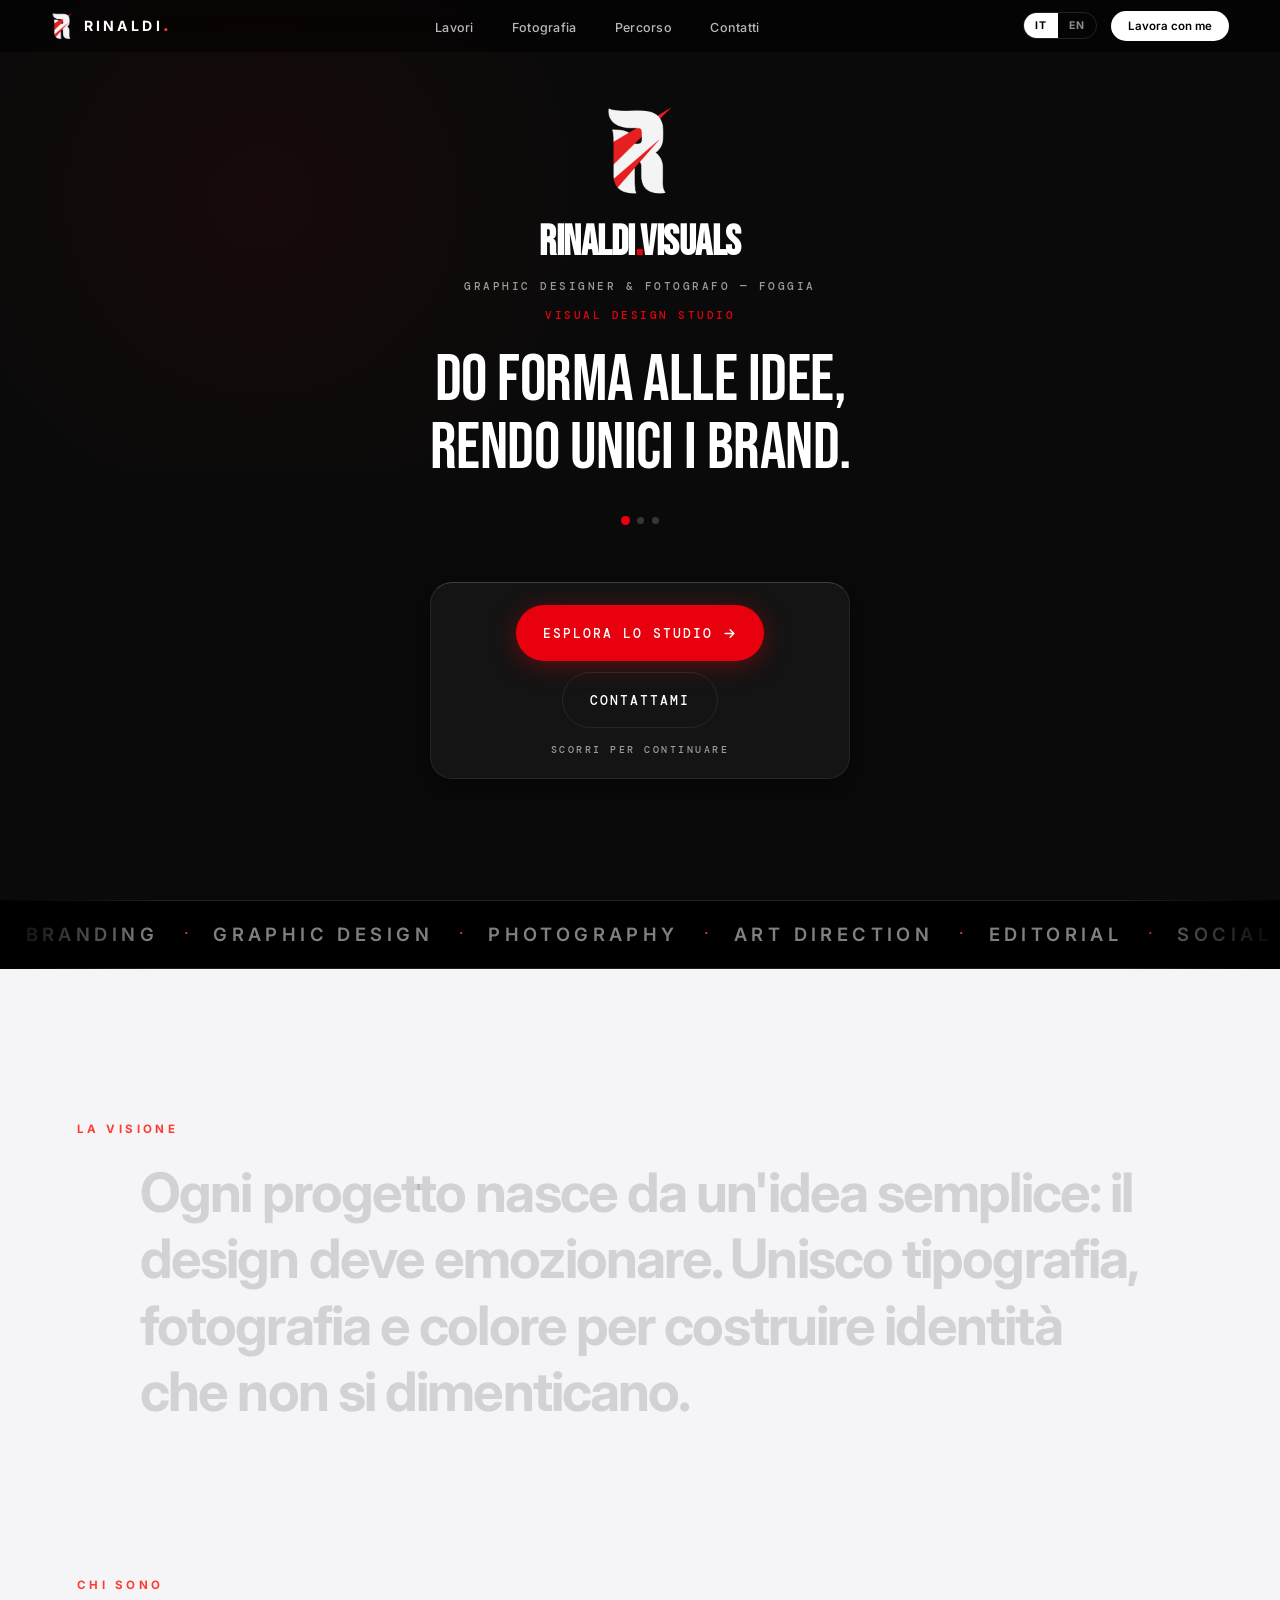
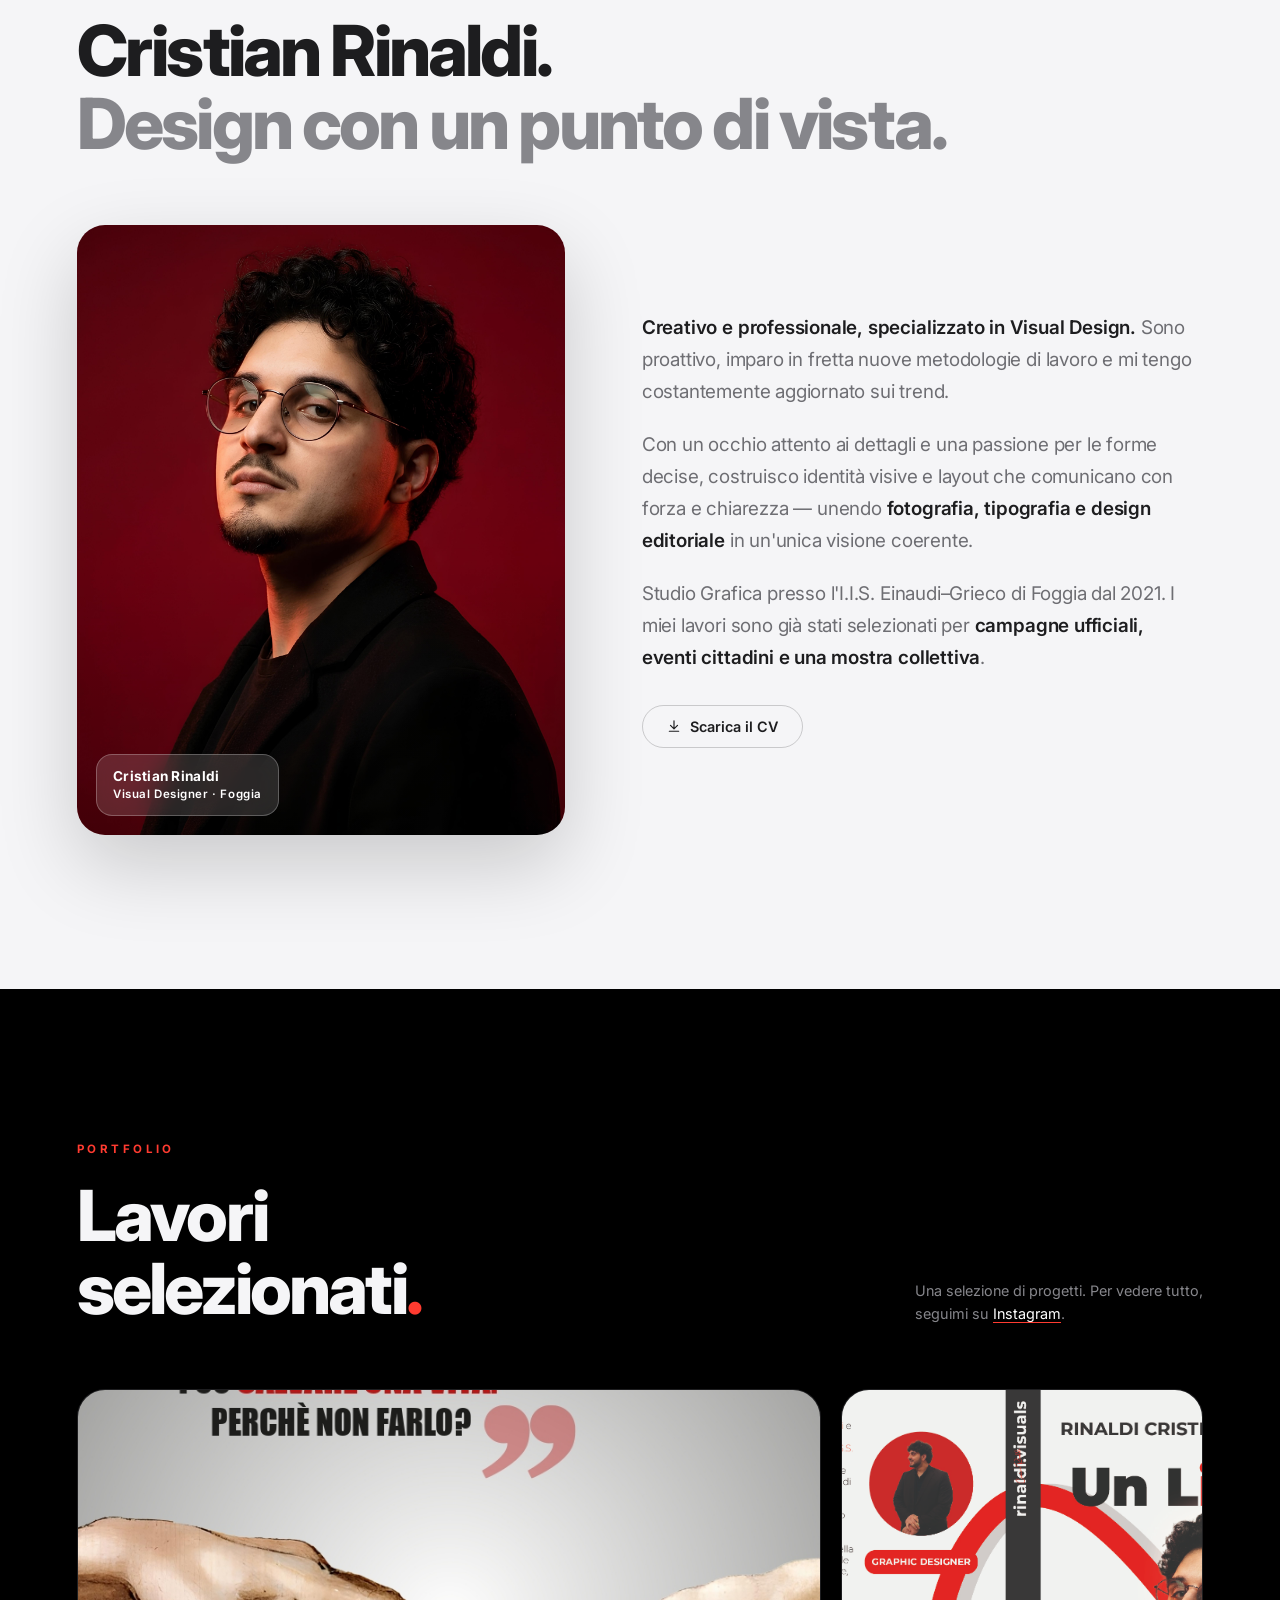
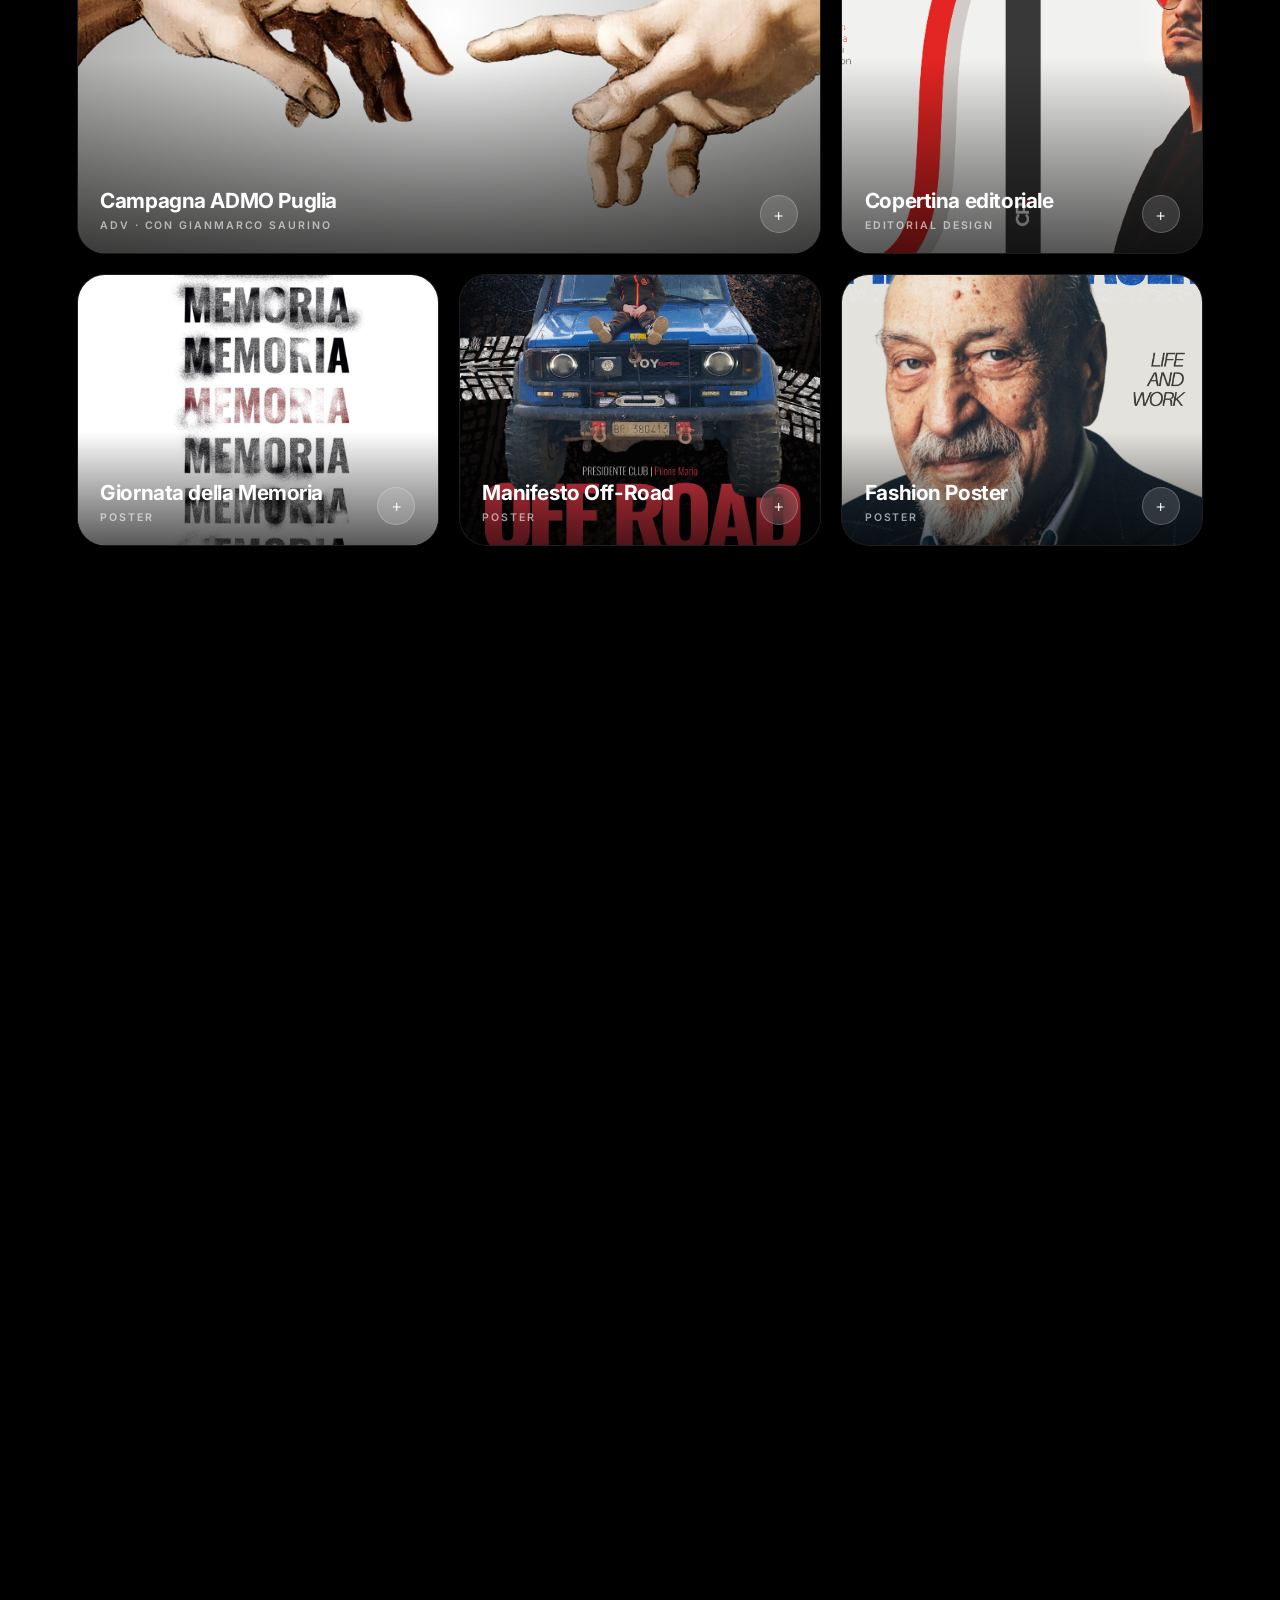
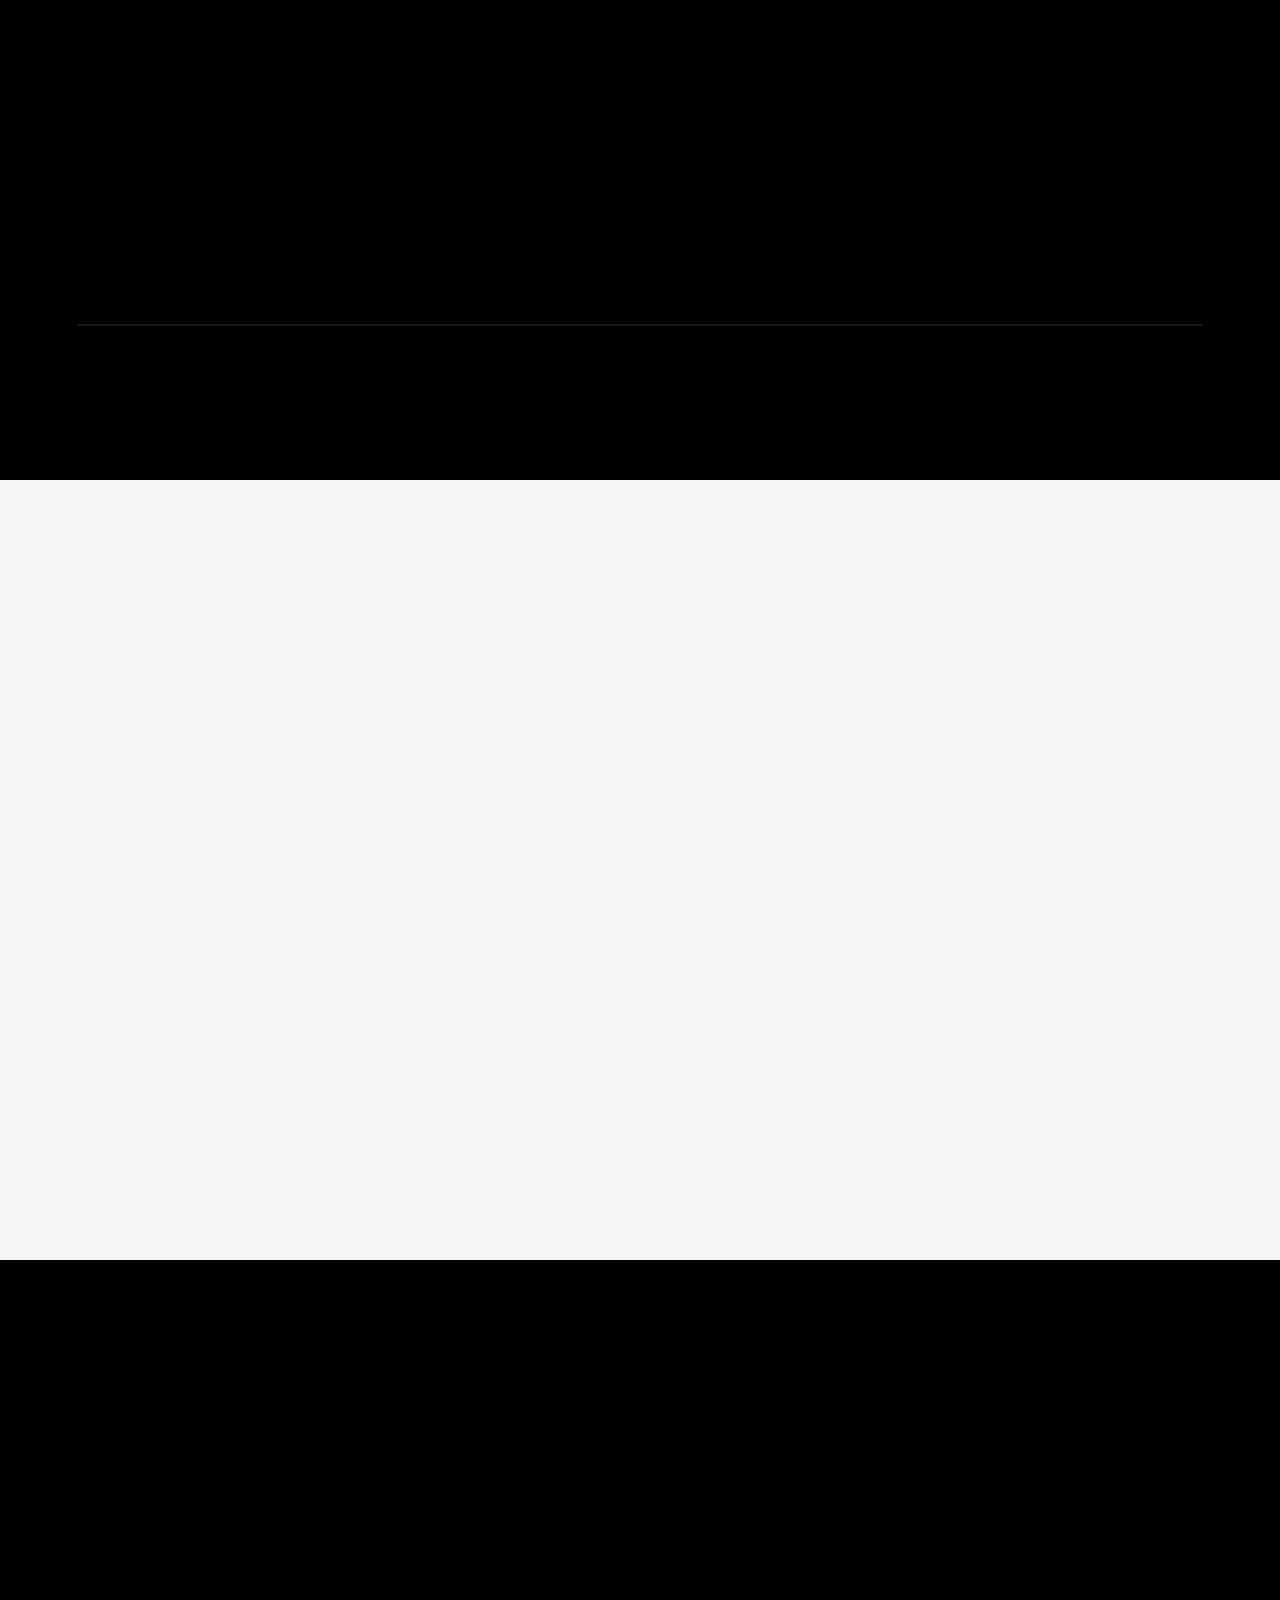
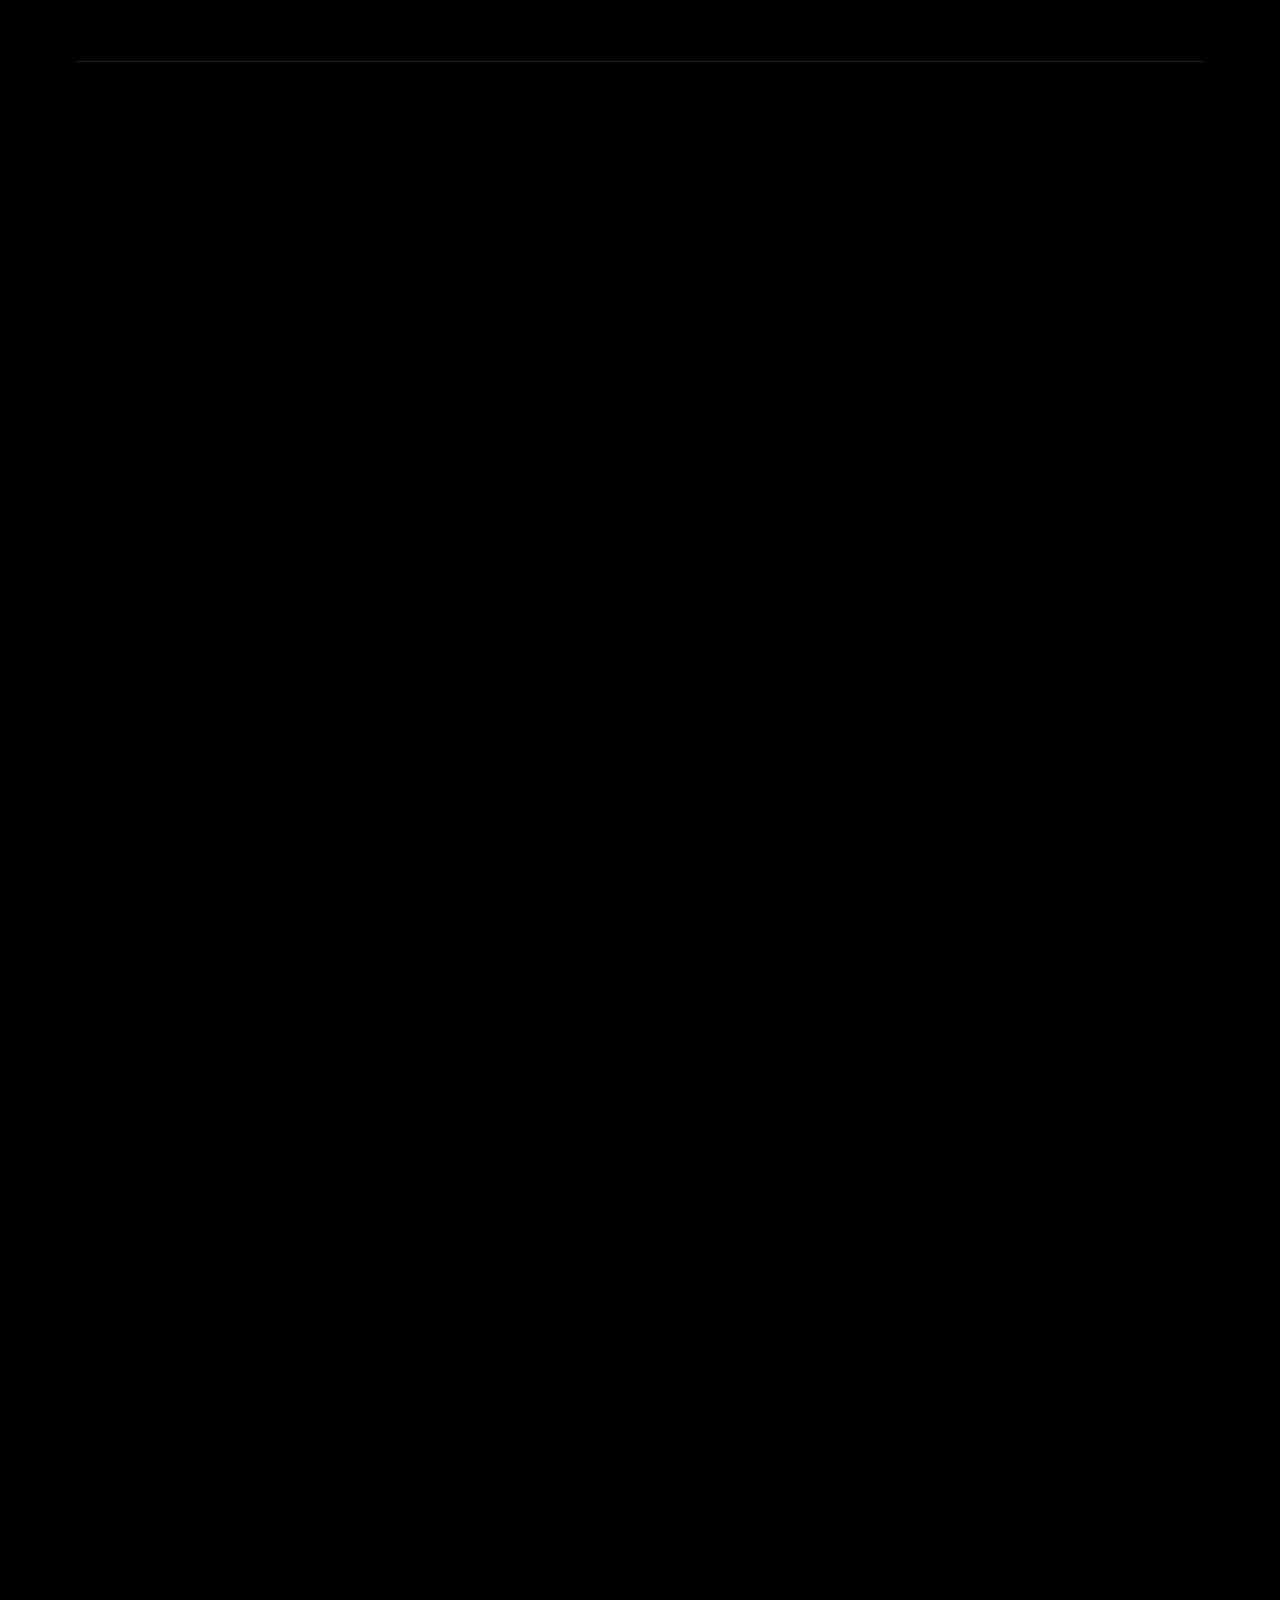
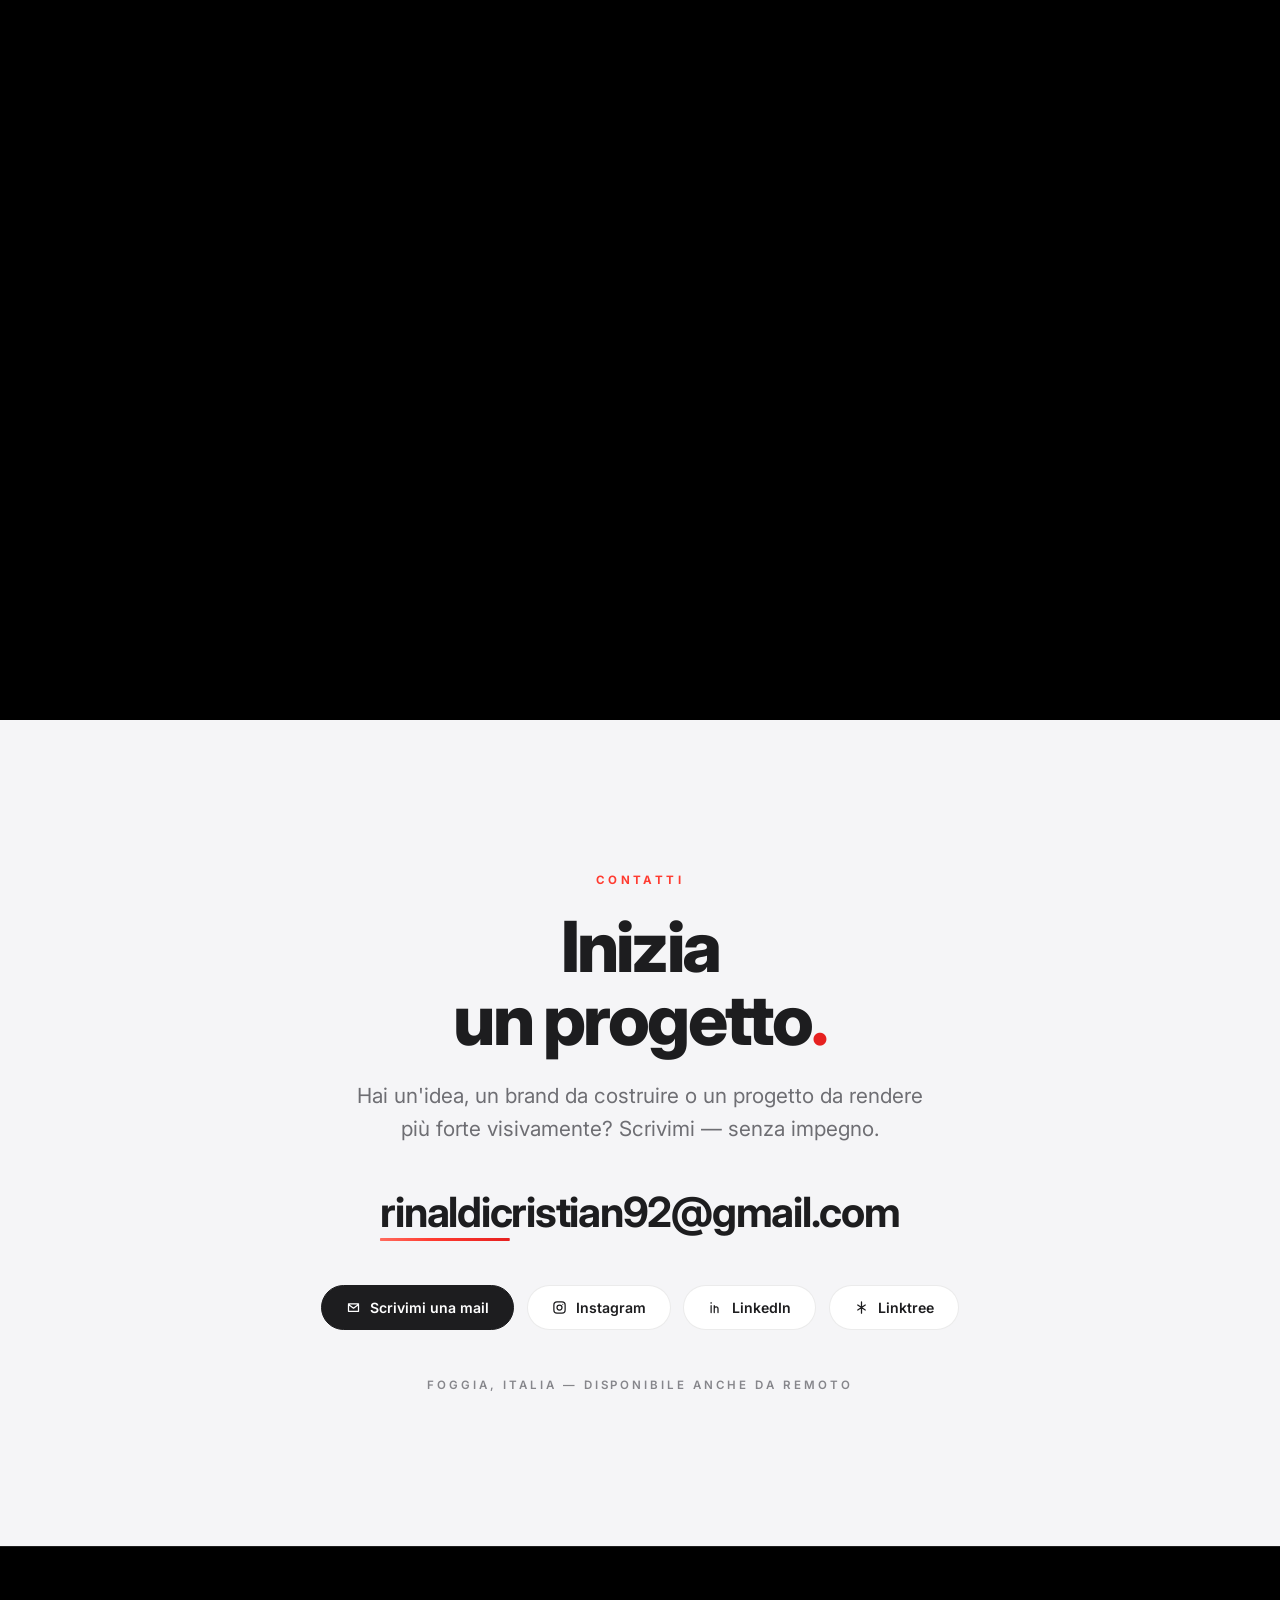
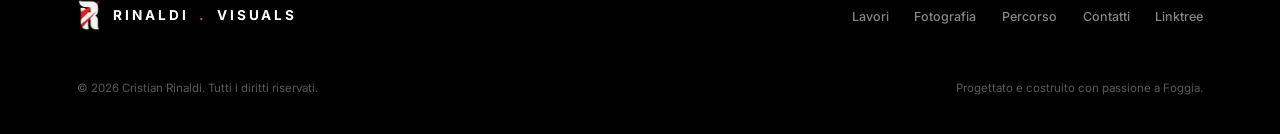
==== commit 8021bc33: "Hide inactive hero claims from assistive tech Sets aria-hidden on the non-active rotating hero claim" ====
--- a/index.html
+++ b/index.html
@@ -678,9 +678,9 @@
     <span class="hero-badge rv" data-i18n="hero_badge">Graphic Designer &amp; Fotografo — Foggia</span>
     <span class="hero-studio rv" data-i18n="hero_studio">Visual Design Studio</span>
     <div class="hero-claims rv rv-d1" id="heroClaims">
-      <p class="hero-claim active" data-i18n-html="hero_claim1">Do forma alle idee, rendo unici i brand.</p>
-      <p class="hero-claim" data-i18n-html="hero_claim2">Identità visive che lasciano il segno.</p>
-      <p class="hero-claim" data-i18n-html="hero_claim3">Design essenziale. Impatto assoluto.</p>
+      <p class="hero-claim active" data-i18n-html="hero_claim1" aria-hidden="false">Do forma alle idee, rendo unici i brand.</p>
+      <p class="hero-claim" data-i18n-html="hero_claim2" aria-hidden="true">Identità visive che lasciano il segno.</p>
+      <p class="hero-claim" data-i18n-html="hero_claim3" aria-hidden="true">Design essenziale. Impatto assoluto.</p>
     </div>
     <div class="hero-dots rv rv-d2" id="heroDots" role="tablist" aria-label="Claim in evidenza">
       <button class="active" role="tab" aria-selected="true" aria-label="Claim 1"></button>
@@ -1213,7 +1213,7 @@
 let claimIdx = 0, claimTimer = null;
 function showClaim(i){
   claimIdx = i;
-  heroClaims.forEach((el,n) => el.classList.toggle('active', n === i));
+  heroClaims.forEach((el,n) => { el.classList.toggle('active', n === i); el.setAttribute('aria-hidden', n !== i); });
   heroDots.forEach((el,n) => { el.classList.toggle('active', n === i); el.setAttribute('aria-selected', n === i); });
 }
 function startClaimTimer(){
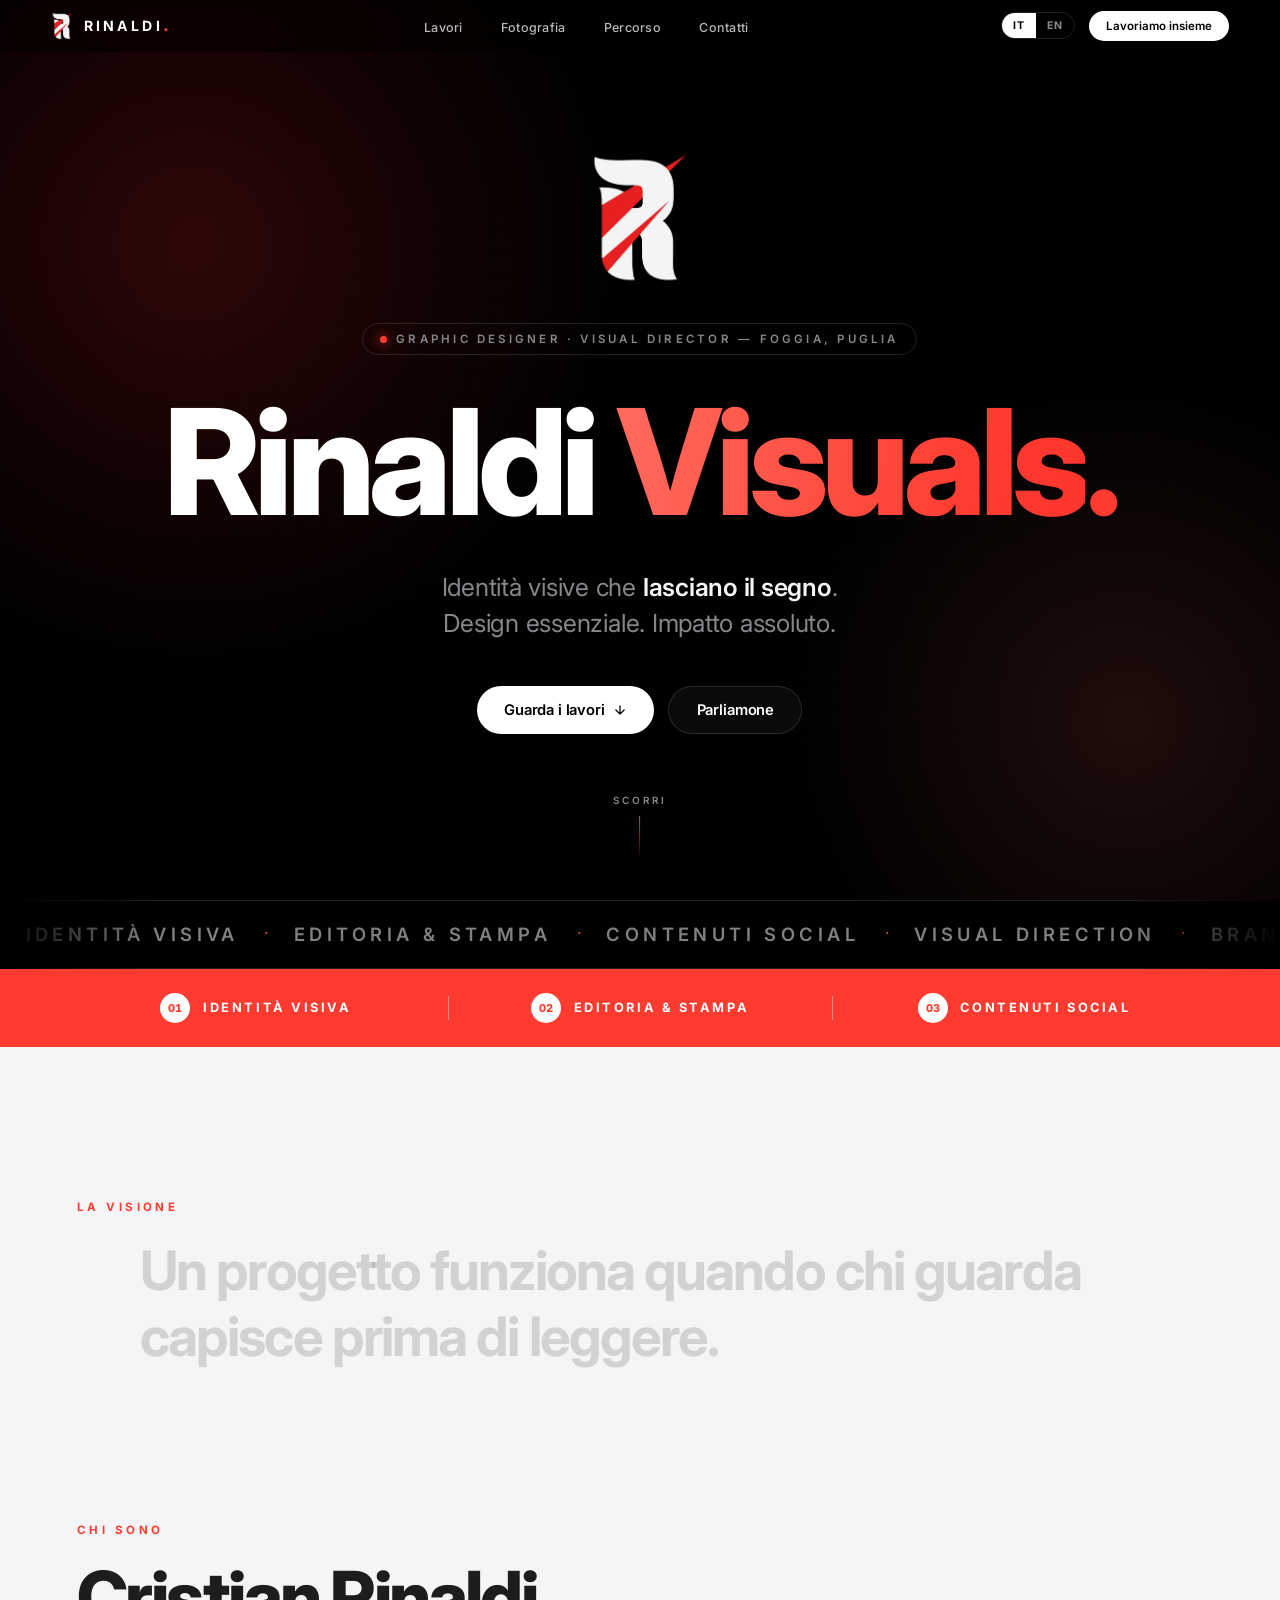
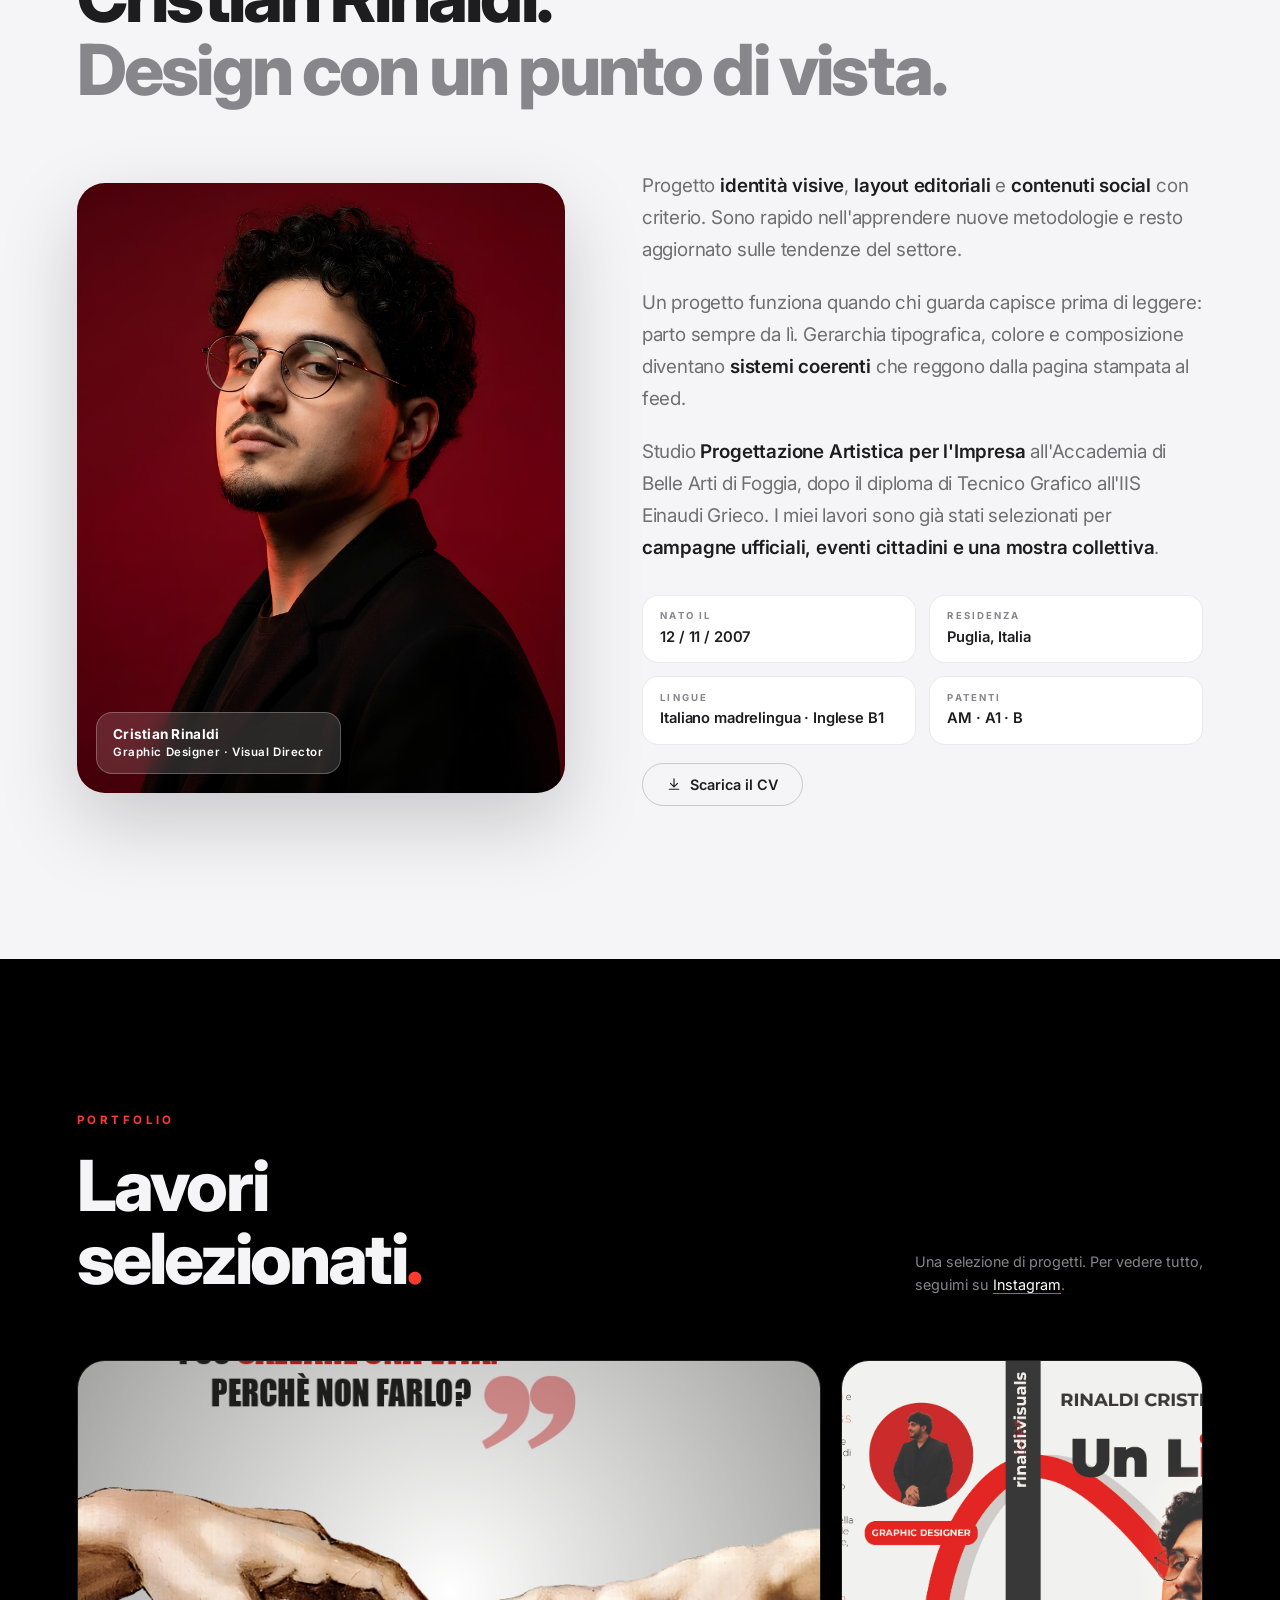
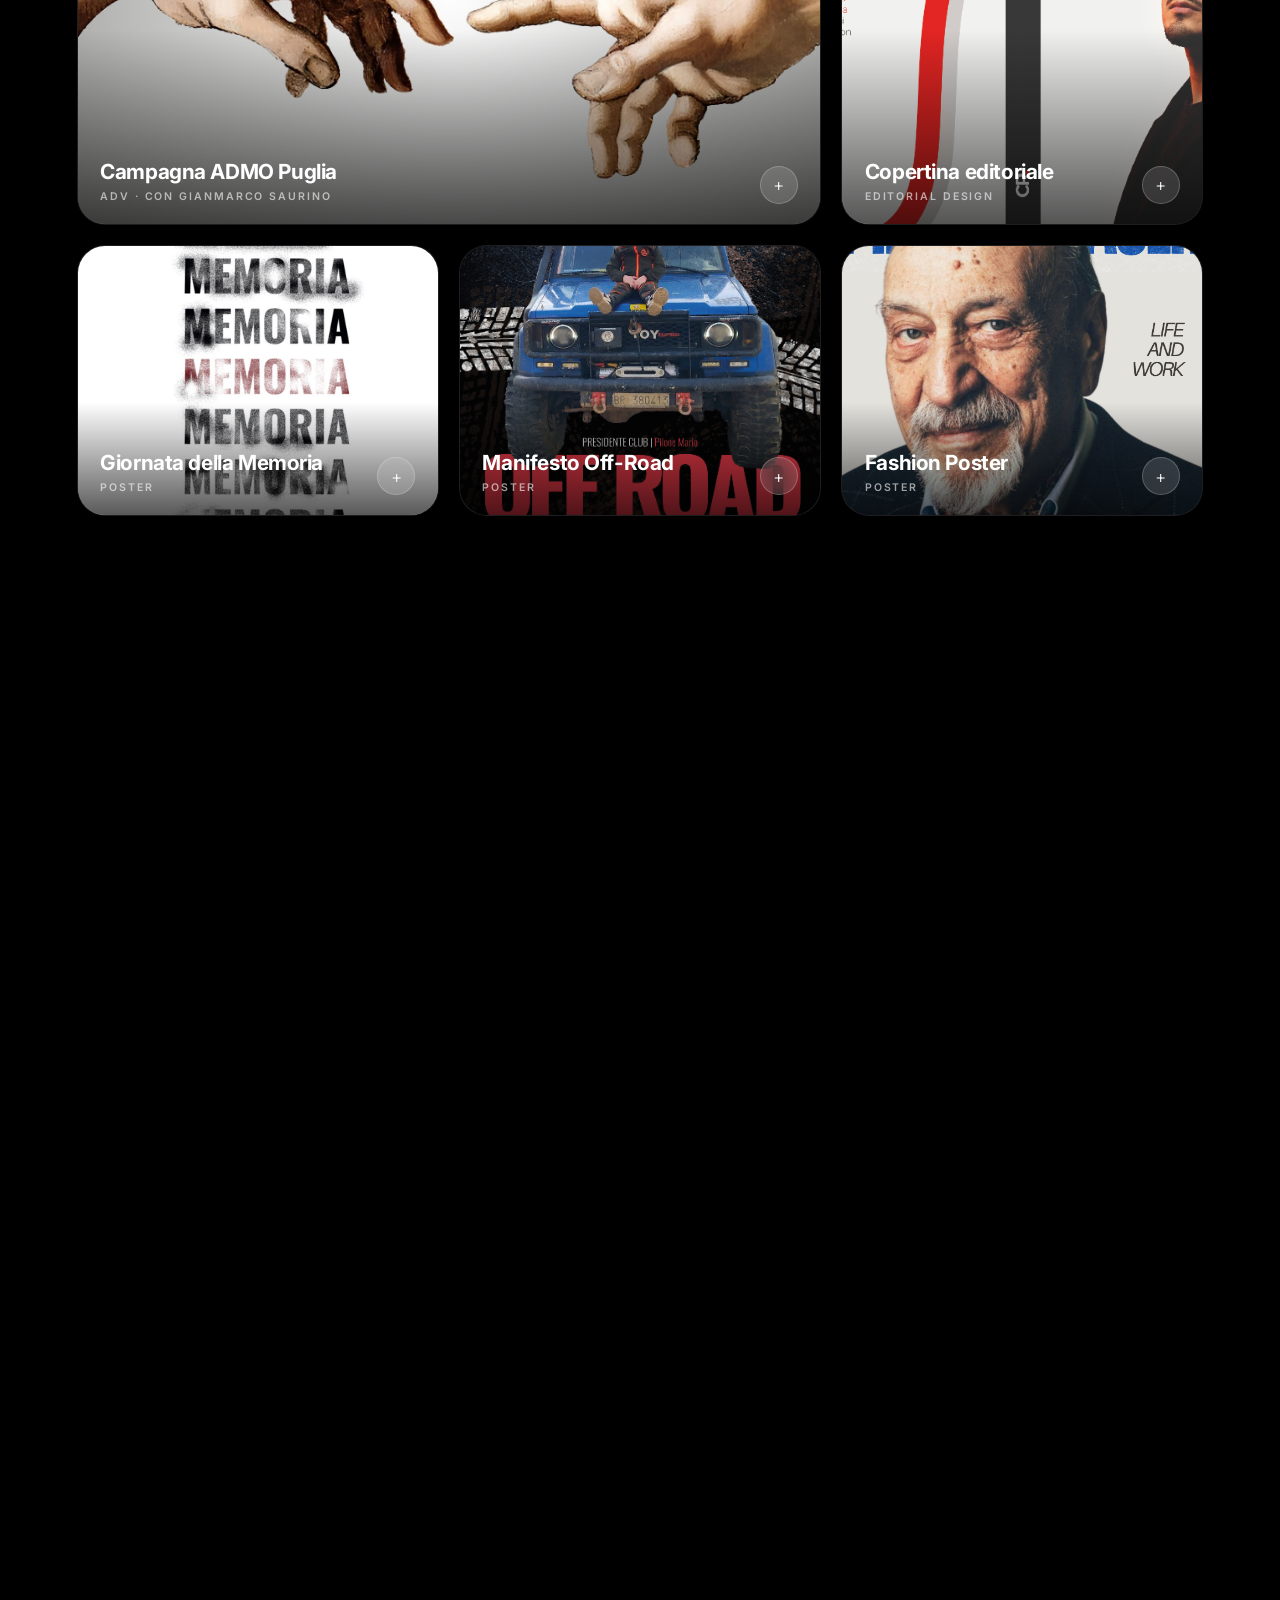
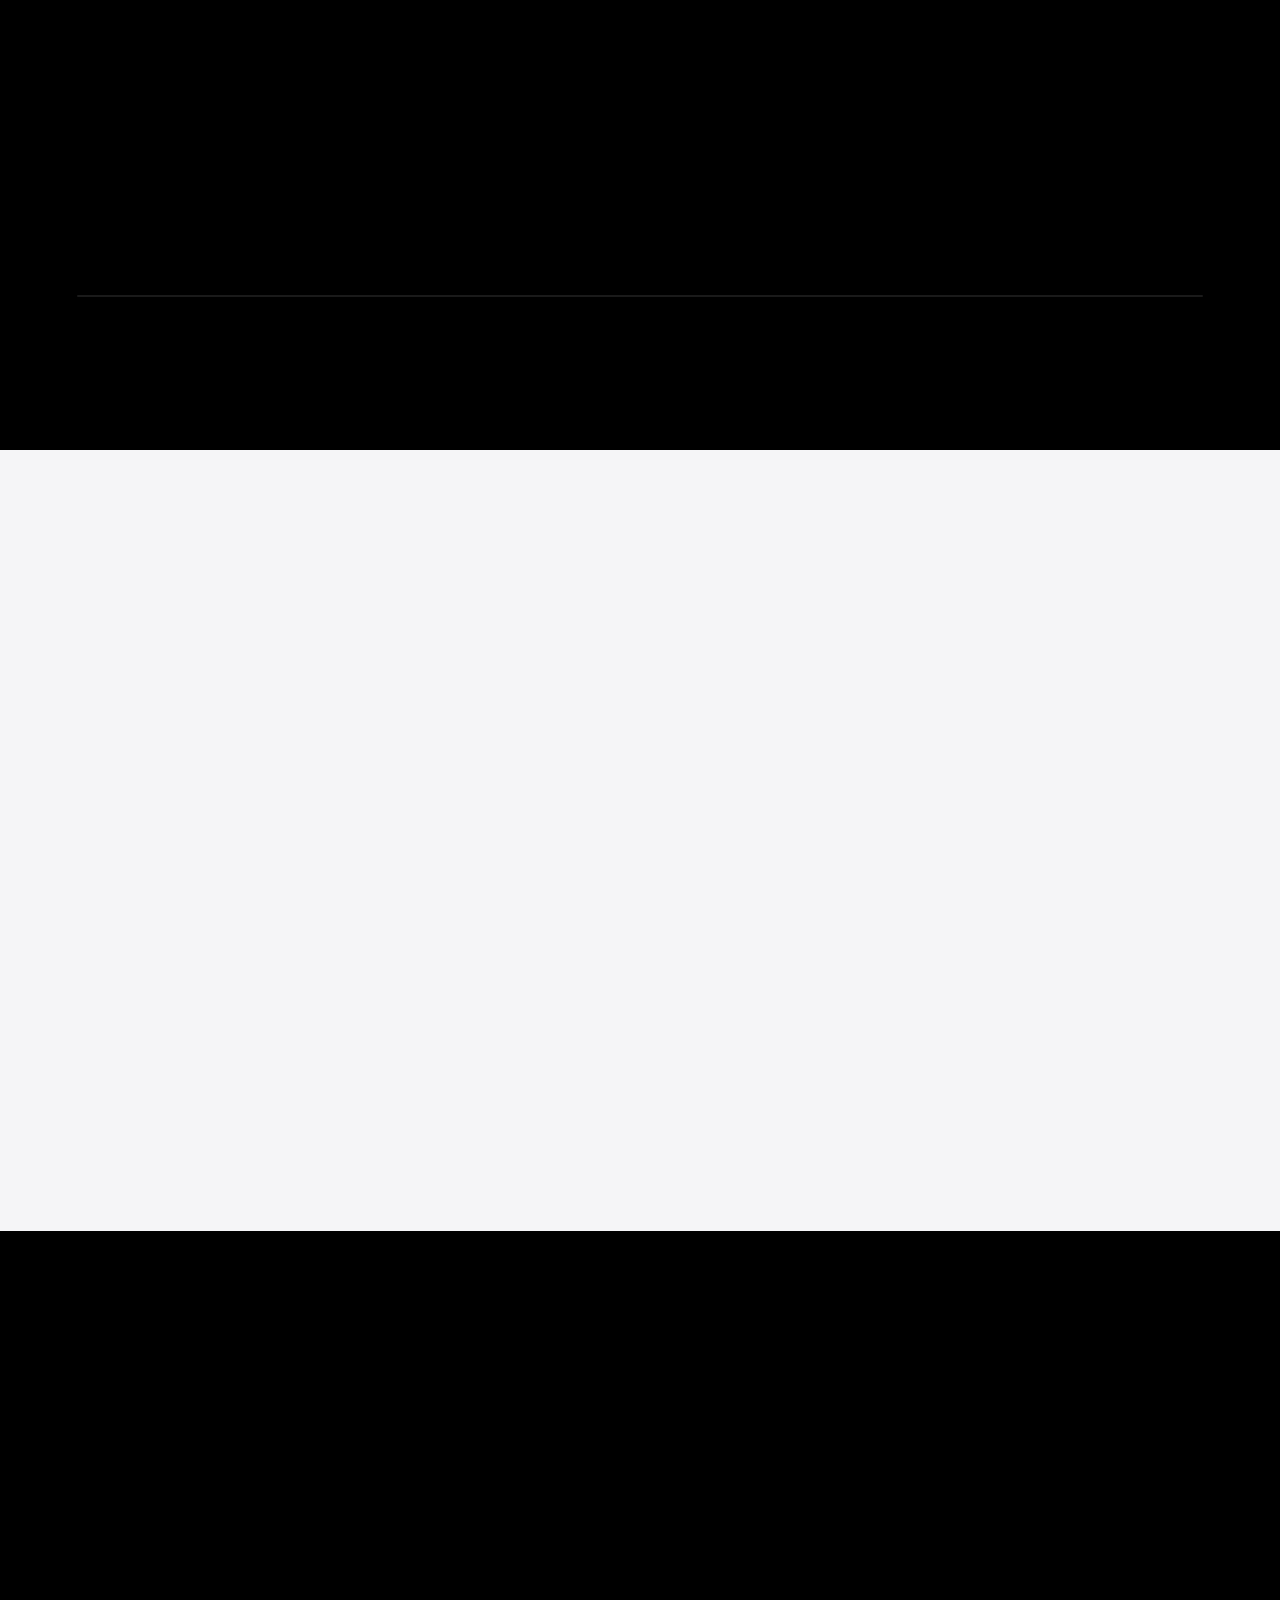
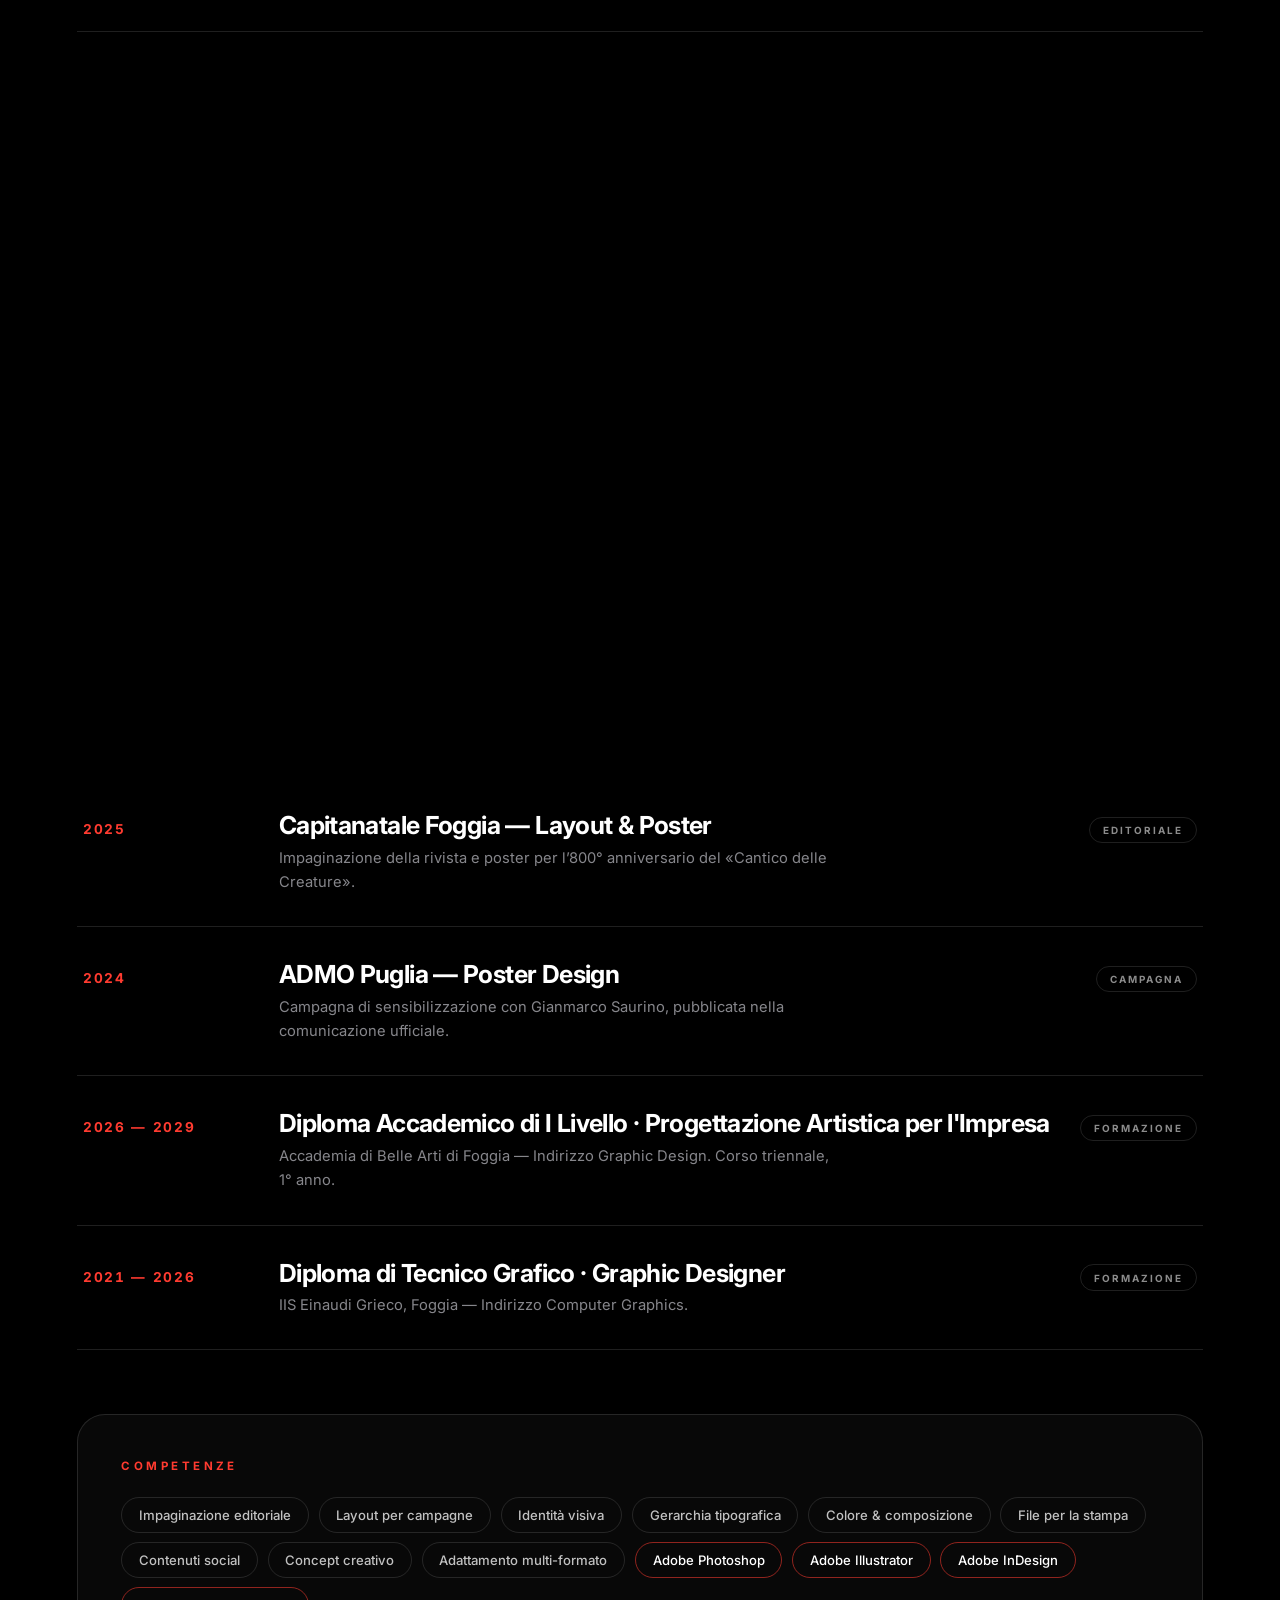
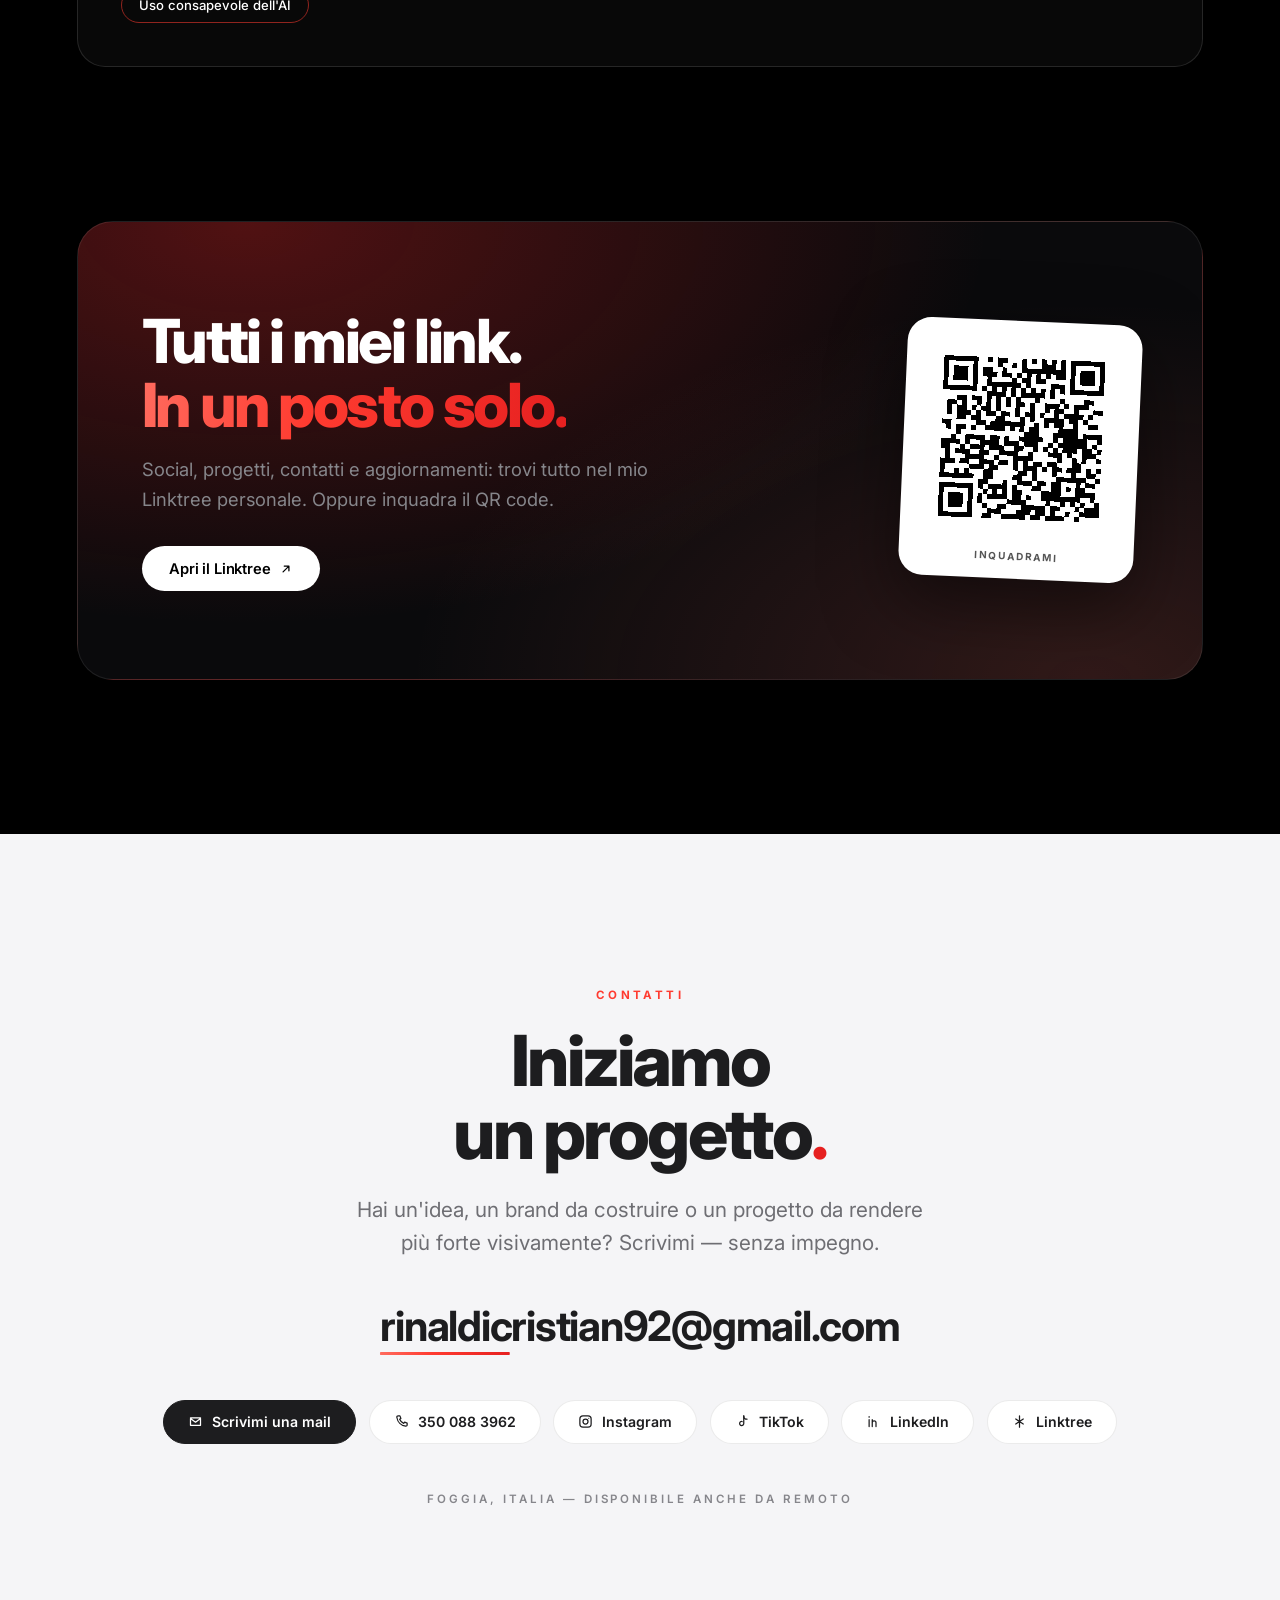
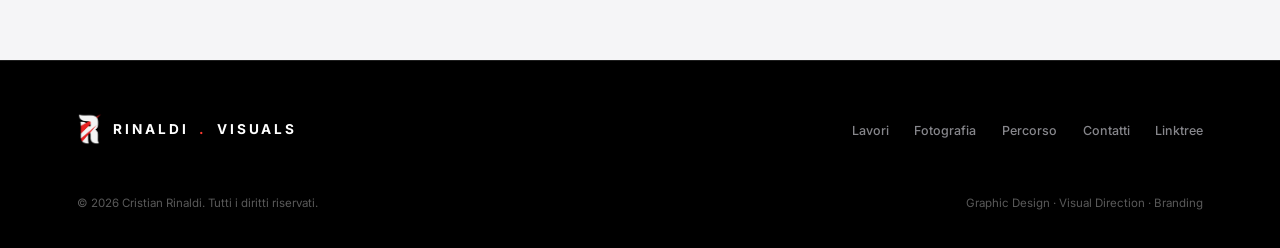
==== commit 73d34da2: "Allinea i contenuti del sito al nuovo CV Aggiorna tutte le informazioni del sito seguendo il curricu" ====
--- a/index.html
+++ b/index.html
@@ -3,18 +3,17 @@
 <head>
 <meta charset="UTF-8"/>
 <meta name="viewport" content="width=device-width, initial-scale=1.0, viewport-fit=cover"/>
-<title>Cristian Rinaldi — Rinaldi Visuals · Graphic Designer & Fotografo</title>
-<meta name="description" content="Cristian Rinaldi — Graphic Designer e Fotografo a Foggia. Branding, identità visive, fotografia e art direction. Design essenziale, impatto assoluto."/>
+<title>Cristian Rinaldi — Rinaldi Visuals · Graphic Designer &amp; Visual Director</title>
+<meta name="description" content="Cristian Rinaldi — Graphic Designer e Visual Director a Foggia, Puglia. Identità visive, layout editoriali e contenuti social. Portfolio, esperienze e contatti."/>
 <meta name="author" content="Cristian Rinaldi"/>
 <meta property="og:title" content="Cristian Rinaldi — Rinaldi Visuals"/>
-<meta property="og:description" content="Graphic Designer & Fotografo. Identità visive che lasciano il segno."/>
+<meta property="og:description" content="Graphic Designer &amp; Visual Director. Identità visive, editoria &amp; stampa, contenuti social."/>
 <meta property="og:type" content="website"/>
 <meta property="og:image" content="assets/ritratto.jpg"/>
 <link rel="icon" href="data:image/svg+xml,<svg xmlns='http://www.w3.org/2000/svg' viewBox='0 0 32 32'><rect width='32' height='32' rx='8' fill='%23000'/><text x='50%25' y='55%25' dominant-baseline='middle' text-anchor='middle' font-family='Helvetica' font-weight='700' font-size='13' fill='%23fff'>R<tspan fill='%23ff3b30'>.</tspan></text></svg>"/>
 <link rel="preconnect" href="https://fonts.googleapis.com"/>
 <link rel="preconnect" href="https://fonts.gstatic.com" crossorigin/>
-<link href="https://fonts.googleapis.com/css2?family=Inter:wght@300;400;500;600;700;800&family=Bebas+Neue&family=DM+Sans:wght@400;500;700&family=DM+Mono:wght@400;500&display=swap" rel="stylesheet"/>
-<meta name="theme-color" content="#0A0A0A"/>
+<link href="https://fonts.googleapis.com/css2?family=Inter:wght@300;400;500;600;700;800&display=swap" rel="stylesheet"/>
 
 <style>
 /* ════════════════════════════════════════════
@@ -38,26 +37,6 @@
   --ease-io:cubic-bezier(.4,0,.2,1);
   --nav-h:52px;
   --radius:28px;
-
-  /* ── NUOVO SISTEMA (redesign app UI — iOS26 dark glass) ──
-     Token ufficiali del redesign. Le sezioni non ancora convertite
-     continuano a usare i token storici sopra; verranno migrate
-     una a una fino alla rimozione dei token legacy. */
-  --bg:#0A0A0A;
-  --surface:#141414;
-  --surface-2:#1C1C1C;
-  --stroke:rgba(255,255,255,.08);
-  --stroke-top:rgba(255,255,255,.18);
-  --text:#FFFFFF;
-  --muted:#9A9A9A;
-  --accent:#E8000E;
-  --font-display:'Bebas Neue',sans-serif;
-  --font-body:'DM Sans',sans-serif;
-  --font-mono:'DM Mono',monospace;
-  --radius-card:22px;
-  --radius-pill:999px;
-  --topbar-h:64px;
-  --tabbar-h:64px;
 }
 *,*::before,*::after{margin:0;padding:0;box-sizing:border-box}
 html{scroll-behavior:smooth;-webkit-text-size-adjust:100%}
@@ -74,7 +53,6 @@
 a{color:inherit}
 ::selection{background:var(--red);color:#fff}
 html.lb-open,body.lb-open{overflow:hidden}
-:focus-visible{outline:2px solid var(--accent);outline-offset:3px}
 
 /* ── LOADER ── */
 .loader{
@@ -173,91 +151,59 @@
 .rv.in{opacity:1;transform:none;filter:none}
 .rv-d1{transition-delay:.1s}.rv-d2{transition-delay:.2s}.rv-d3{transition-delay:.3s}.rv-d4{transition-delay:.42s}
 
-/* ── DESIGN SYSTEM PRIMITIVES (redesign app UI) ── */
-.eyebrow{
-  display:inline-flex;align-items:center;gap:.5rem;
-  font-family:var(--font-mono);font-size:11px;font-weight:500;
-  letter-spacing:2.5px;text-transform:uppercase;color:var(--muted);
-}
-.eyebrow::before{content:'/';color:var(--accent);font-weight:700}
-.pill{
-  display:inline-flex;align-items:center;gap:.6rem;justify-content:center;
-  height:56px;padding:0 1.7rem;border-radius:var(--radius-pill);
-  font-family:var(--font-mono);font-size:13px;font-weight:500;letter-spacing:2px;
-  text-transform:uppercase;text-decoration:none;white-space:nowrap;cursor:pointer;border:none;
-  transition:transform .4s var(--ease),background .3s,border-color .3s,box-shadow .4s;
-}
-.pill:active{transform:scale(.97)}
-.pill-primary{background:var(--accent);color:#fff;box-shadow:0 4px 24px rgba(232,0,14,.35)}
-.pill-primary:hover{transform:translateY(-2px);box-shadow:0 8px 32px rgba(232,0,14,.45)}
-.pill-ghost{background:transparent;color:var(--text);border:1px solid var(--stroke)}
-.pill-ghost:hover{border-color:var(--stroke-top);transform:translateY(-2px)}
-.pill svg{width:15px;height:15px;stroke:currentColor;fill:none;stroke-width:2.2;stroke-linecap:round;stroke-linejoin:round}
-
 /* ── HERO ── */
 .hero{
   min-height:100svh;position:relative;overflow:hidden;
   display:flex;flex-direction:column;align-items:center;justify-content:center;
   text-align:center;padding:calc(var(--nav-h) + 4vh) 6vw 12vh;
-  background:var(--bg);
-}
-.hero::before{
-  content:'';position:absolute;top:-8%;left:-12%;width:65%;height:60%;
-  background:radial-gradient(circle,rgba(232,0,14,.06) 0%,transparent 70%);
-  pointer-events:none;
-}
-.hero-inner{position:relative;z-index:2;display:flex;flex-direction:column;align-items:center;width:100%}
-.hero-logo{width:clamp(52px,7vw,76px);height:auto;margin:0 auto 1.3rem}
-.hero-wordmark{
-  font-family:var(--font-display);text-transform:uppercase;color:var(--text);
-  font-size:clamp(1.7rem,4.5vw,2.6rem);letter-spacing:-.5px;line-height:1;margin-bottom:1rem;
-}
-.hero-wordmark b{color:var(--accent);font-style:normal}
-.hero-badge{
-  font-family:var(--font-mono);font-size:11px;font-weight:500;letter-spacing:2.5px;
-  text-transform:uppercase;color:var(--muted);margin-bottom:.9rem;
-}
-.hero-studio{
-  font-family:var(--font-mono);font-size:11px;font-weight:500;letter-spacing:2.5px;
-  text-transform:uppercase;color:var(--accent);margin-bottom:1.6rem;
-}
-.hero-claims{
-  position:relative;width:100%;max-width:min(820px,88vw);
-  min-height:calc(2 * clamp(30px,6.4vw,66px) * 1.02);
-  display:flex;align-items:center;justify-content:center;
-}
-.hero-claim{
-  width:100%;
-  font-family:var(--font-display);text-transform:uppercase;
-  font-size:clamp(30px,6.4vw,66px);line-height:1.02;letter-spacing:-.5px;color:var(--text);
-  text-wrap:balance;
-  position:absolute;inset:0;display:flex;align-items:center;justify-content:center;
-  opacity:0;transform:translateY(10px);pointer-events:none;
-  transition:opacity .5s var(--ease),transform .5s var(--ease);
-}
-.hero-claim.active{position:relative;opacity:1;transform:none;pointer-events:auto}
-.hero-dots{display:flex;gap:.5rem;margin-top:2.2rem}
-.hero-dots button{
-  width:7px;height:7px;border-radius:50%;border:none;padding:0;cursor:pointer;
-  background:var(--stroke-top);transition:background .3s,transform .3s;
-}
-.hero-dots button.active{background:var(--accent);transform:scale(1.3)}
-.hero-card{
-  margin-top:clamp(2.4rem,6vw,3.6rem);width:100%;max-width:420px;
-  background:var(--surface);border:1px solid var(--stroke);border-top:1px solid var(--stroke-top);
-  border-radius:var(--radius-card);backdrop-filter:blur(20px) saturate(140%);-webkit-backdrop-filter:blur(20px) saturate(140%);
-  box-shadow:0 8px 32px rgba(0,0,0,.5);
-  padding:1.4rem 1.4rem calc(1.4rem + env(safe-area-inset-bottom));
-  display:flex;flex-direction:column;align-items:center;gap:.9rem;
-}
-@supports not (backdrop-filter:blur(1px)){.hero-card{background:rgba(20,20,20,.94)}}
-.hero-card-btns{display:flex;gap:.7rem;flex-wrap:wrap;justify-content:center;width:100%}
-.hero-scroll-label{
-  font-family:var(--font-mono);font-size:10px;font-weight:500;letter-spacing:2.5px;
-  text-transform:uppercase;color:var(--muted);
-}
-
-/* .btn — legacy, ancora usato dalla sezione Linktree in attesa di migrazione */
+}
+.hero-glow{
+  position:absolute;pointer-events:none;border-radius:50%;
+  will-change:transform;
+}
+.hero-glow.g1{width:70vw;height:70vw;max-width:900px;max-height:900px;left:-20vw;top:-16vw;background:radial-gradient(circle,rgba(230,32,32,.2) 0%,rgba(230,32,32,.08) 38%,transparent 68%);animation:drift1 14s ease-in-out infinite alternate}
+.hero-glow.g2{width:56vw;height:56vw;max-width:760px;max-height:760px;right:-16vw;bottom:-14vw;background:radial-gradient(circle,rgba(255,107,94,.12) 0%,rgba(255,107,94,.05) 38%,transparent 68%);animation:drift2 18s ease-in-out infinite alternate}
+@keyframes drift1{from{transform:translate(0,0) scale(1)}to{transform:translate(6vw,4vh) scale(1.15)}}
+@keyframes drift2{from{transform:translate(0,0) scale(1.1)}to{transform:translate(-5vw,-5vh) scale(.95)}}
+.hero-grain{
+  position:absolute;inset:0;pointer-events:none;opacity:.5;
+  background-image:radial-gradient(rgba(255,255,255,.045) 1px,transparent 1px);
+  background-size:3px 3px;
+  mask-image:radial-gradient(ellipse at center,black 30%,transparent 75%);
+  -webkit-mask-image:radial-gradient(ellipse at center,black 30%,transparent 75%);
+}
+.hero-inner{position:relative;z-index:2;will-change:transform,opacity}
+.hero-logo{
+  width:clamp(70px,9vw,110px);height:auto;margin:0 auto 2rem;
+  filter:drop-shadow(0 14px 40px rgba(230,32,32,.35));
+  animation:logoFloat 6s ease-in-out infinite;
+}
+@keyframes logoFloat{0%,100%{transform:translateY(0)}50%{transform:translateY(-10px)}}
+.hero-eyebrow{
+  display:inline-flex;align-items:center;gap:.55rem;
+  font-size:.72rem;font-weight:600;letter-spacing:.28em;text-transform:uppercase;
+  color:var(--gray);margin-bottom:2.2rem;
+  border:1px solid var(--hair-inv);border-radius:99px;padding:.5rem 1.1rem;
+}
+.hero-eyebrow::before{content:'';width:7px;height:7px;border-radius:50%;background:var(--red);box-shadow:0 0 12px var(--red);animation:pulse 2.4s ease infinite}
+@keyframes pulse{0%,100%{opacity:1}50%{opacity:.35}}
+.hero-h1{
+  font-size:clamp(3.2rem,11.5vw,9.5rem);font-weight:800;letter-spacing:-.045em;line-height:.98;
+  color:#fff;
+}
+.hero-h1 .grad{
+  background:var(--grad);background-size:200% 100%;
+  -webkit-background-clip:text;background-clip:text;color:transparent;
+  animation:gradShift 7s ease infinite;
+}
+@keyframes gradShift{0%,100%{background-position:0% 50%}50%{background-position:100% 50%}}
+.hero-sub{
+  margin:2.2rem auto 0;max-width:34ch;
+  font-size:clamp(1.05rem,2.4vw,1.55rem);font-weight:400;line-height:1.45;
+  color:var(--gray);letter-spacing:-.01em;
+}
+.hero-sub strong{color:#f5f5f7;font-weight:600}
+.hero-btns{display:flex;gap:.9rem;justify-content:center;flex-wrap:wrap;margin-top:2.8rem}
 .btn{
   display:inline-flex;align-items:center;gap:.5rem;
   font-size:.92rem;font-weight:600;text-decoration:none;letter-spacing:-.01em;
@@ -270,6 +216,16 @@
 .btn-line{border:1px solid var(--hair-inv);color:#fff;background:rgba(255,255,255,.04)}
 .btn-line:hover{border-color:rgba(255,255,255,.4);transform:scale(1.045)}
 .btn svg{width:14px;height:14px;stroke:currentColor;fill:none;stroke-width:2.2;stroke-linecap:round;stroke-linejoin:round}
+.hero-scroll{
+  position:absolute;bottom:4.5vh;left:50%;transform:translateX(-50%);z-index:2;
+  display:flex;flex-direction:column;align-items:center;gap:.6rem;
+  font-size:.62rem;font-weight:600;letter-spacing:.3em;text-transform:uppercase;color:var(--gray);
+}
+.hero-scroll span:last-child{
+  width:1px;height:44px;background:linear-gradient(to bottom,var(--red),transparent);
+  animation:scrollHint 2.2s var(--ease-io) infinite;transform-origin:top;
+}
+@keyframes scrollHint{0%{transform:scaleY(0)}45%,60%{transform:scaleY(1)}100%{transform:scaleY(0);transform-origin:bottom}}
 
 /* ── MARQUEE ── */
 .marquee{
@@ -286,6 +242,28 @@
 }
 .marquee-track i{font-style:normal;color:var(--red);padding:0}
 @keyframes mq{to{transform:translateX(-50%)}}
+
+/* ── PILLARS (fascia rossa, come il CV) ── */
+.pillars{background:var(--red);padding:clamp(1rem,2.2vw,1.5rem) max(22px,6vw)}
+.pillars-inner{
+  max-width:1200px;margin:0 auto;display:grid;grid-template-columns:repeat(3,1fr);
+  align-items:center;gap:clamp(.7rem,2vw,1.8rem);
+}
+.pillar{display:flex;align-items:center;gap:.8rem;justify-content:center;position:relative;color:#fff}
+.pillar+.pillar::before{
+  content:'';position:absolute;left:calc(-1 * clamp(.35rem,1vw,.9rem));top:10%;bottom:10%;
+  width:1px;background:rgba(255,255,255,.4);
+}
+.pillar b{
+  flex:none;display:grid;place-items:center;width:30px;height:30px;border-radius:50%;
+  background:#fff;color:var(--red);font-size:.68rem;font-weight:800;font-variant-numeric:tabular-nums;
+}
+.pillar span{font-size:clamp(.62rem,1.3vw,.8rem);font-weight:700;letter-spacing:.2em;text-transform:uppercase}
+@media(max-width:760px){
+  .pillars-inner{grid-template-columns:1fr;gap:.65rem}
+  .pillar{justify-content:flex-start}
+  .pillar+.pillar::before{display:none}
+}
 
 /* ── SECTION SHELL ── */
 .sec{padding:clamp(5.5rem,12vw,10rem) max(22px,6vw);position:relative}
@@ -345,6 +323,11 @@
 }
 .cv-btn:hover{background:var(--ink);color:#fff;transform:scale(1.04)}
 .cv-btn svg{width:14px;height:14px;stroke:currentColor;fill:none;stroke-width:2;stroke-linecap:round;stroke-linejoin:round}
+.facts{display:grid;grid-template-columns:repeat(2,minmax(0,1fr));gap:.8rem;margin:1.9rem 0 .5rem}
+.facts div{background:#fff;border:1px solid var(--hair);border-radius:16px;padding:.9rem 1.1rem}
+.facts dt{font-size:.6rem;font-weight:700;letter-spacing:.22em;text-transform:uppercase;color:var(--gray);margin-bottom:.35rem}
+.facts dd{font-size:.92rem;font-weight:600;color:var(--ink);letter-spacing:-.01em;line-height:1.45}
+@media(max-width:480px){.facts{grid-template-columns:1fr}}
 
 /* ── WORKS ── */
 .works-head{display:flex;align-items:flex-end;justify-content:space-between;gap:2rem;flex-wrap:wrap;margin-bottom:clamp(2.5rem,5vw,4rem)}
@@ -479,6 +462,34 @@
   .tl-item{grid-template-columns:1fr;gap:.5rem}
   .tl-tag{display:none}
 }
+.tl-live{
+  display:inline-flex;align-items:center;gap:.4rem;vertical-align:middle;
+  margin-left:.6rem;transform:translateY(-2px);
+  font-style:normal;font-size:.56rem;font-weight:800;letter-spacing:.18em;text-transform:uppercase;
+  background:var(--red);color:#fff;border-radius:99px;padding:.3rem .62rem;white-space:nowrap;
+}
+.tl-live::before{content:'';width:5px;height:5px;border-radius:50%;background:#fff;animation:pulseDot 1.8s ease-in-out infinite}
+@keyframes pulseDot{0%,100%{opacity:1}50%{opacity:.3}}
+
+/* ── COMPETENZE ── */
+.skills{
+  margin-top:clamp(2.6rem,5vw,4rem);background:rgba(255,255,255,.03);
+  border:1px solid var(--hair-inv);border-radius:var(--radius);
+  padding:clamp(1.8rem,3.4vw,2.8rem);
+}
+.skills h3{
+  font-size:.72rem;font-weight:700;letter-spacing:.3em;text-transform:uppercase;
+  color:var(--red);margin-bottom:1.5rem;
+}
+.skill-tags{display:flex;flex-wrap:wrap;gap:.6rem}
+.skill-tags span{
+  font-size:.82rem;font-weight:500;color:rgba(255,255,255,.75);
+  border:1px solid var(--hair-inv);border-radius:99px;padding:.55rem 1.05rem;
+  transition:background .3s,border-color .3s,color .3s;
+}
+.skill-tags span:hover{background:rgba(255,255,255,.06);border-color:rgba(255,255,255,.38);color:#fff}
+.skill-tags span.tool{color:#fff;border-color:rgba(255,59,48,.55)}
+.skill-tags span.tool:hover{background:rgba(255,59,48,.14);border-color:var(--red)}
 
 /* ── LINKTREE ── */
 .link-card{
@@ -601,6 +612,9 @@
   :root{--radius:22px}
   .sec{padding-left:20px;padding-right:20px}
   .hero{padding-left:6vw;padding-right:6vw}
+  .hero-sub{max-width:30ch}
+  .hero-btns{width:100%}
+  .hero-btns .btn{flex:1 1 auto;justify-content:center;min-width:150px}
   .works-grid{gap:.9rem}
   .work-meta{left:1.1rem;right:1.1rem;bottom:1rem}
   .gal{padding-left:20px;padding-right:20px}
@@ -614,9 +628,13 @@
   .foot-inner{flex-direction:column;align-items:flex-start}
   .foot-copy{flex-direction:column;gap:.4rem}
 }
+@media(max-width:390px){
+  .hero-h1{font-size:2.9rem}
+  .hero-eyebrow{font-size:.62rem;letter-spacing:.2em}
+}
 @media(max-height:640px){
-  .hero-card{margin-top:1.6rem}
-  .hero-logo{width:52px;margin-bottom:.9rem}
+  .hero-scroll{display:none}
+  .hero-logo{width:60px;margin-bottom:1.2rem}
 }
 
 @media (prefers-reduced-motion:reduce){
@@ -667,41 +685,41 @@
   <a href="#photo" data-i18n="nav_photo">Fotografia</a>
   <a href="#journey" data-i18n="nav_journey">Percorso</a>
   <a href="#contact" data-i18n="nav_contact">Contatti</a>
-  <div class="drawer-foot">Rinaldi Visuals — Foggia, IT</div>
+  <div class="drawer-foot">Rinaldi Visuals — Foggia, Puglia</div>
 </div>
 
 <!-- HERO -->
 <header class="hero" id="top">
+  <div class="hero-glow g1" aria-hidden="true"></div>
+  <div class="hero-glow g2" aria-hidden="true"></div>
+  <div class="hero-grain" aria-hidden="true"></div>
   <div class="hero-inner" id="heroInner">
     <img class="hero-logo rv" src="assets/logo-mark.png" alt="Logo Rinaldi Visuals" fetchpriority="high"/>
-    <h1 class="hero-wordmark rv">Rinaldi<b>.</b>Visuals</h1>
-    <span class="hero-badge rv" data-i18n="hero_badge">Graphic Designer &amp; Fotografo — Foggia</span>
-    <span class="hero-studio rv" data-i18n="hero_studio">Visual Design Studio</span>
-    <div class="hero-claims rv rv-d1" id="heroClaims">
-      <p class="hero-claim active" data-i18n-html="hero_claim1" aria-hidden="false">Do forma alle idee, rendo unici i brand.</p>
-      <p class="hero-claim" data-i18n-html="hero_claim2" aria-hidden="true">Identità visive che lasciano il segno.</p>
-      <p class="hero-claim" data-i18n-html="hero_claim3" aria-hidden="true">Design essenziale. Impatto assoluto.</p>
-    </div>
-    <div class="hero-dots rv rv-d2" id="heroDots" role="tablist" aria-label="Claim in evidenza">
-      <button class="active" role="tab" aria-selected="true" aria-label="Claim 1"></button>
-      <button role="tab" aria-selected="false" aria-label="Claim 2"></button>
-      <button role="tab" aria-selected="false" aria-label="Claim 3"></button>
-    </div>
-    <div class="hero-card rv rv-d3">
-      <div class="hero-card-btns">
-        <a href="#works" class="pill pill-primary"><span data-i18n="hero_cta1">Esplora lo studio</span>
-          <svg viewBox="0 0 24 24"><path d="M5 12h14M13 6l6 6-6 6"/></svg></a>
-        <a href="#contact" class="pill pill-ghost" data-i18n="hero_cta2">Contattami</a>
-      </div>
-      <span class="hero-scroll-label" data-i18n="hero_scroll">Scorri per continuare</span>
+    <span class="hero-eyebrow rv" data-i18n="hero_eyebrow">Graphic Designer · Visual Director — Foggia</span>
+    <h1 class="hero-h1 rv rv-d1">Rinaldi <span class="grad">Visuals</span><span style="color:var(--red)">.</span></h1>
+    <p class="hero-sub rv rv-d2" data-i18n-html="hero_sub">Identità visive che <strong>lasciano il segno</strong>.<br>Design essenziale. Impatto assoluto.</p>
+    <div class="hero-btns rv rv-d3">
+      <a href="#works" class="btn btn-solid"><span data-i18n="hero_cta1">Guarda i lavori</span>
+        <svg viewBox="0 0 24 24"><path d="M12 5v14M5 12l7 7 7-7"/></svg></a>
+      <a href="#contact" class="btn btn-line" data-i18n="hero_cta2">Parliamone</a>
     </div>
   </div>
+  <div class="hero-scroll" aria-hidden="true"><span data-i18n="hero_scroll">Scorri</span><span></span></div>
 </header>
 
 <!-- MARQUEE -->
 <div class="marquee" aria-hidden="true">
   <div class="marquee-track" id="mqTrack">
-    <span>Branding</span><i>·</i><span>Graphic Design</span><i>·</i><span>Photography</span><i>·</i><span>Art Direction</span><i>·</i><span>Editorial</span><i>·</i><span>Social Content</span><i>·</i>
+    <span>Identità visiva</span><i>·</i><span>Editoria &amp; Stampa</span><i>·</i><span>Contenuti Social</span><i>·</i><span>Visual Direction</span><i>·</i><span>Branding</span><i>·</i><span>Layout Editoriale</span><i>·</i>
+  </div>
+</div>
+
+<!-- PILLARS -->
+<div class="pillars">
+  <div class="pillars-inner">
+    <div class="pillar"><b>01</b><span data-i18n="pl1">Identità visiva</span></div>
+    <div class="pillar"><b>02</b><span data-i18n="pl2">Editoria &amp; stampa</span></div>
+    <div class="pillar"><b>03</b><span data-i18n="pl3">Contenuti social</span></div>
   </div>
 </div>
 
@@ -721,12 +739,18 @@
     <div class="about-grid">
       <div class="about-photo rv">
         <img src="assets/ritratto.jpg" alt="Cristian Rinaldi" loading="lazy"/>
-        <div class="about-badge"><b>Cristian Rinaldi</b><span data-i18n="ab_badge">Visual Designer · Classe 2007</span></div>
+        <div class="about-badge"><b>Cristian Rinaldi</b><span data-i18n="ab_badge">Graphic Designer · Visual Director</span></div>
       </div>
       <div class="about-text">
-        <p class="rv" data-i18n-html="ab_p1"><strong>Creativo e professionale, specializzato in Visual Design.</strong> Sono proattivo, imparo in fretta nuove metodologie di lavoro e mi tengo costantemente aggiornato sui trend.</p>
-        <p class="rv rv-d1" data-i18n-html="ab_p2">Con un occhio attento ai dettagli e una passione per le forme decise, costruisco identità visive e layout che comunicano con forza e chiarezza — unendo <strong>fotografia, tipografia e design editoriale</strong> in un'unica visione coerente.</p>
-        <p class="rv rv-d2" data-i18n-html="ab_p3">Studio Grafica presso l'I.I.S. Einaudi–Grieco di Foggia dal 2021. I miei lavori sono già stati selezionati per <strong>campagne ufficiali, eventi cittadini e una mostra collettiva</strong>.</p>
+        <p class="rv" data-i18n-html="ab_p1">Progetto <strong>identità visive</strong>, <strong>layout editoriali</strong> e <strong>contenuti social</strong> con criterio. Sono rapido nell'apprendere nuove metodologie e resto aggiornato sulle tendenze del settore.</p>
+        <p class="rv rv-d1" data-i18n-html="ab_p2">Un progetto funziona quando chi guarda capisce prima di leggere: parto sempre da lì. Gerarchia tipografica, colore e composizione diventano <strong>sistemi coerenti</strong> che reggono dalla pagina stampata al feed.</p>
+        <p class="rv rv-d2" data-i18n-html="ab_p3">Studio <strong>Progettazione Artistica per l'Impresa</strong> all'Accademia di Belle Arti di Foggia, dopo il diploma di Tecnico Grafico all'IIS Einaudi Grieco. I miei lavori sono già stati selezionati per <strong>campagne ufficiali, eventi cittadini e una mostra collettiva</strong>.</p>
+        <dl class="facts rv rv-d2">
+          <div><dt data-i18n="fc1_l">Nato il</dt><dd data-i18n="fc1_v">12 / 11 / 2007</dd></div>
+          <div><dt data-i18n="fc2_l">Residenza</dt><dd data-i18n="fc2_v">Puglia, Italia</dd></div>
+          <div><dt data-i18n="fc3_l">Lingue</dt><dd data-i18n="fc3_v">Italiano madrelingua · Inglese B1</dd></div>
+          <div><dt data-i18n="fc4_l">Patenti</dt><dd data-i18n="fc4_v">AM · A1 · B</dd></div>
+        </dl>
         <div class="rv rv-d3">
           <a class="cv-btn" href="assets/cv-cristian-rinaldi.png" download="CV_Cristian_Rinaldi.png">
             <svg viewBox="0 0 24 24"><path d="M12 3v12M6 11l6 6 6-6M4 21h16"/></svg>
@@ -855,83 +879,79 @@
       <div class="tl-item rv">
         <span class="tl-year">2026</span>
         <div class="tl-body">
-          <h3 data-i18n="j1_t">Mostra collettiva — Fondazione Monti Uniti, Foggia</h3>
-          <p data-i18n="j1_p">Opera selezionata ed esposta al pubblico per la mostra del 27 gennaio. Progetto sviluppato in ambito scolastico e presentato in contesto culturale ufficiale.</p>
+          <h3 data-i18n-html="j1_t">Social Media Manager — MyPetLab <em class="tl-live">In corso</em></h3>
+          <p data-i18n="j1_p">Direzione visiva, produzione contenuti e coerenza dell'identità nel piano editoriale.</p>
         </div>
-        <span class="tl-tag" data-i18n="j1_tag">Mostra</span>
+        <span class="tl-tag" data-i18n="j1_tag">Social Media</span>
       </div>
       <div class="tl-item rv">
         <span class="tl-year">2026</span>
         <div class="tl-body">
-          <h3 data-i18n="j6_t">Social Media Manager — GAM Ristorazione</h3>
-          <p data-i18n="j6_p">Gestione dei canali social e creazione di contenuti per il brand GAM Ristorazione.</p>
+          <h3 data-i18n-html="j2_t">Social Media Manager — GAM Ristorazione <em class="tl-live">In corso</em></h3>
+          <p data-i18n="j2_p">Gestione della pagina social: direzione visiva, creazione contenuti, coerenza del brand.</p>
         </div>
-        <span class="tl-tag" data-i18n="j6_tag">Social Media</span>
+        <span class="tl-tag" data-i18n="j2_tag">Social Media</span>
       </div>
       <div class="tl-item rv">
         <span class="tl-year">2026</span>
         <div class="tl-body">
-          <h3 data-i18n="j7_t">Social Media Manager — MyPetLab</h3>
-          <p data-i18n="j7_p">Gestione dei canali social e creazione di contenuti per il brand MyPetLab.</p>
+          <h3 data-i18n="j3_t">Borghi in Piazza — Collana cartografica PNRR</h3>
+          <p data-i18n="j3_p">Design system e impaginazione di 3 mappe pieghevoli coordinate (Riace · Stilo · Pazzano): cartografia illustrata, indice POI, itinerari narrati, esecutivi di stampa.</p>
         </div>
-        <span class="tl-tag" data-i18n="j7_tag">Social Media</span>
+        <span class="tl-tag" data-i18n="j3_tag">Editoria &amp; Stampa</span>
       </div>
       <div class="tl-item rv">
         <span class="tl-year">2026</span>
         <div class="tl-body">
-          <h3 data-i18n="j8_t">Logo design — Refingo</h3>
-          <p data-i18n="j8_p">Progettazione dell'identità visiva e realizzazione del logo per l'azienda Refingo.</p>
+          <h3 data-i18n="j4_t">Borghi in Piazza — Guida digitale bilingue</h3>
+          <p data-i18n="j4_p">Versione web della collana: itinerari, indice tematico dei luoghi, feste, mappe scaricabili in PDF. Interfaccia IT/EN coerente con l'identità della collana.</p>
         </div>
-        <span class="tl-tag" data-i18n="j8_tag">Branding</span>
+        <span class="tl-tag" data-i18n="j4_tag">Digitale</span>
       </div>
       <div class="tl-item rv">
         <span class="tl-year">2026</span>
         <div class="tl-body">
-          <h3 data-i18n="j9_t">Logo — fuoriQuota</h3>
-          <p data-i18n="j9_p">Realizzazione del logo per fuoriQuota.</p>
+          <h3 data-i18n="j5_t">Mostra — Fondazione dei Monti Uniti di Foggia</h3>
+          <p data-i18n="j5_p">Opere selezionate ed esposte al pubblico nella collettiva del 27 gennaio.</p>
         </div>
-        <span class="tl-tag" data-i18n="j9_tag">Branding</span>
-      </div>
-      <div class="tl-item rv">
-        <span class="tl-year">2026</span>
-        <div class="tl-body">
-          <h3 data-i18n="j10_t">Borghi in Piazza — Pieghevoli turistici per Riace, Stilo e Pazzano</h3>
-          <p data-i18n="j10_p">Progettazione di tre pieghevoli turistici per valorizzare il territorio di Riace, Stilo e Pazzano, realizzati per l'iniziativa Borghi in Piazza.</p>
-        </div>
-        <span class="tl-tag" data-i18n="j10_tag">Stampa</span>
-      </div>
-      <div class="tl-item rv">
-        <span class="tl-year">2025 — 2026</span>
-        <div class="tl-body">
-          <h3 data-i18n="j2_t">Realizzazione webapp foggiApp</h3>
-          <p data-i18n="j2_p">Sviluppo della web app foggiApp per la promozione della città di Foggia, nell'ambito del progetto Grani Digitali.</p>
-        </div>
-        <span class="tl-tag">Stage</span>
+        <span class="tl-tag" data-i18n="j5_tag">Mostra</span>
       </div>
       <div class="tl-item rv">
         <span class="tl-year">2025</span>
         <div class="tl-body">
-          <h3 data-i18n="j3_t">Capitanatale Foggia — Fondale &amp; poster</h3>
-          <p data-i18n="j3_p">Layout e impaginazione per l'evento Capitanatale, in occasione dell'ottavo centenario del "Cantico delle Creature".</p>
+          <h3 data-i18n="j6_t">Capitanatale Foggia — Layout &amp; Poster</h3>
+          <p data-i18n="j6_p">Impaginazione della rivista e poster per l’800° anniversario del «Cantico delle Creature».</p>
         </div>
-        <span class="tl-tag" data-i18n="j3_tag">Evento</span>
+        <span class="tl-tag" data-i18n="j6_tag">Editoriale</span>
       </div>
       <div class="tl-item rv">
         <span class="tl-year">2024</span>
         <div class="tl-body">
-          <h3 data-i18n="j4_t">Campagna ADMO Puglia — con Gianmarco Saurino</h3>
-          <p data-i18n="j4_p">Layout per campagna di sensibilizzazione: elaborato selezionato e pubblicato nella comunicazione ufficiale.</p>
+          <h3 data-i18n="j7_t">ADMO Puglia — Poster Design</h3>
+          <p data-i18n="j7_p">Campagna di sensibilizzazione con Gianmarco Saurino, pubblicata nella comunicazione ufficiale.</p>
         </div>
-        <span class="tl-tag" data-i18n="j4_tag">Campagna</span>
+        <span class="tl-tag" data-i18n="j7_tag">Campagna</span>
+      </div>
+      <div class="tl-item rv">
+        <span class="tl-year">2026 — 2029</span>
+        <div class="tl-body">
+          <h3 data-i18n="j8_t">Diploma Accademico di I Livello · Progettazione Artistica per l'Impresa</h3>
+          <p data-i18n="j8_p">Accademia di Belle Arti di Foggia — Indirizzo Graphic Design. Corso triennale, 1° anno.</p>
+        </div>
+        <span class="tl-tag" data-i18n="j8_tag">Formazione</span>
       </div>
       <div class="tl-item rv">
         <span class="tl-year">2021 — 2026</span>
         <div class="tl-body">
-          <h3 data-i18n="j5_t">Diploma Tecnico Grafico — I.I.S. Einaudi–Grieco, Foggia</h3>
-          <p data-i18n="j5_p">Impaginazione editoriale e pubblicitaria, identità visiva, gerarchia tipografica, preparazione file per stampa, contenuti social. Adobe Photoshop, Illustrator, InDesign e utilizzo consapevole dell'IA.</p>
+          <h3 data-i18n="j9_t">Diploma di Tecnico Grafico · Graphic Designer</h3>
+          <p data-i18n="j9_p">IIS Einaudi Grieco, Foggia — Indirizzo Computer Graphics.</p>
         </div>
-        <span class="tl-tag" data-i18n="j5_tag">Formazione</span>
-      </div>
+        <span class="tl-tag" data-i18n="j9_tag">Formazione</span>
+      </div>
+    </div>
+    <div class="skills rv">
+      <h3 data-i18n="sk_title">Competenze</h3>
+      <div class="skill-tags" data-i18n-html="sk_list"><span>Impaginazione editoriale</span><span>Layout per campagne</span><span>Identità visiva</span><span>Gerarchia tipografica</span><span>Colore &amp; composizione</span><span>File per la stampa</span><span>Contenuti social</span><span>Concept creativo</span><span>Adattamento multi-formato</span><span class="tool">Adobe Photoshop</span><span class="tool">Adobe Illustrator</span><span class="tool">Adobe InDesign</span><span class="tool">Uso consapevole dell'AI</span></div>
     </div>
   </div>
 </section>
@@ -971,9 +991,17 @@
         <svg viewBox="0 0 24 24"><path d="M4 6h16v12H4zM4 7l8 6 8-6"/></svg>
         <span data-i18n="ct_mailbtn">Scrivimi una mail</span>
       </a>
+      <a class="chip" href="tel:+393500883962">
+        <svg viewBox="0 0 24 24"><path d="M6.5 3h3l1.5 4-2 1.5a12 12 0 006.5 6.5l1.5-2 4 1.5v3a2 2 0 01-2.2 2A17 17 0 014.5 5.2 2 2 0 016.5 3z"/></svg>
+        350 088 3962
+      </a>
       <a class="chip" href="https://www.instagram.com/rinaldi.visuals/" target="_blank" rel="noopener">
         <svg viewBox="0 0 24 24"><rect x="3" y="3" width="18" height="18" rx="5"/><circle cx="12" cy="12" r="4"/><circle cx="17.2" cy="6.8" r=".9" fill="currentColor" stroke="none"/></svg>
         Instagram
+      </a>
+      <a class="chip" href="https://www.tiktok.com/@rinaldi.visuals" target="_blank" rel="noopener">
+        <svg viewBox="0 0 24 24"><path d="M14 3v12.2a3.3 3.3 0 11-2.6-3.2"/><path d="M14 3a5.2 5.2 0 005.2 5.2"/></svg>
+        TikTok
       </a>
       <a class="chip" href="https://www.linkedin.com/in/cristian-rinaldi-514b553a0/" target="_blank" rel="noopener">
         <svg viewBox="0 0 24 24"><path d="M5 9v11M5 4v1M10 20v-6a3 3 0 016 0v6M10 9v11"/></svg>
@@ -1002,7 +1030,7 @@
     </ul>
     <div class="foot-copy">
       <span>© 2026 Cristian Rinaldi. <span data-i18n="ft_rights">Tutti i diritti riservati.</span></span>
-      <span data-i18n="ft_made">Progettato e costruito con passione a Foggia.</span>
+      <span data-i18n="ft_made">Graphic Design · Visual Direction · Branding</span>
     </div>
   </div>
 </footer>
@@ -1030,21 +1058,23 @@
 const I18N = {
   it: {
     nav_home:'Home', nav_works:'Lavori', nav_photo:'Fotografia', nav_journey:'Percorso', nav_contact:'Contatti',
-    nav_cta:'Lavora con me',
-    hero_badge:'Graphic Designer & Fotografo — Foggia',
-    hero_studio:'Visual Design Studio',
-    hero_claim1:'Do forma alle idee, rendo unici i brand.',
-    hero_claim2:'Identità visive che lasciano il segno.',
-    hero_claim3:'Design essenziale. Impatto assoluto.',
-    hero_cta1:'Esplora lo studio', hero_cta2:'Contattami', hero_scroll:'Scorri per continuare',
+    nav_cta:'Lavoriamo insieme',
+    hero_eyebrow:'Graphic Designer · Visual Director — Foggia, Puglia',
+    pl1:'Identità visiva', pl2:'Editoria & stampa', pl3:'Contenuti social',
+    hero_sub:'Identità visive che <strong>lasciano il segno</strong>.<br>Design essenziale. Impatto assoluto.',
+    hero_cta1:'Guarda i lavori', hero_cta2:'Parliamone', hero_scroll:'Scorri',
     st_kicker:'La visione',
-    statement:"Ogni progetto nasce da un'idea semplice: il design deve *emozionare.* Unisco tipografia, fotografia e colore per costruire identità che *non si dimenticano.*",
+    statement:"Un progetto funziona quando *chi guarda capisce prima di leggere.*",
     ab_kicker:'Chi sono',
     ab_title:'Cristian Rinaldi.<br><span class="soft">Design con un punto di vista.</span>',
-    ab_badge:'Visual Designer · Foggia',
-    ab_p1:"<strong>Creativo e professionale, specializzato in Visual Design.</strong> Sono proattivo, imparo in fretta nuove metodologie di lavoro e mi tengo costantemente aggiornato sui trend.",
-    ab_p2:"Con un occhio attento ai dettagli e una passione per le forme decise, costruisco identità visive e layout che comunicano con forza e chiarezza — unendo <strong>fotografia, tipografia e design editoriale</strong> in un'unica visione coerente.",
-    ab_p3:"Studio Grafica presso l'I.I.S. Einaudi–Grieco di Foggia dal 2021. I miei lavori sono già stati selezionati per <strong>campagne ufficiali, eventi cittadini e una mostra collettiva</strong>.",
+    ab_badge:'Graphic Designer · Visual Director',
+    ab_p1:"Progetto <strong>identità visive</strong>, <strong>layout editoriali</strong> e <strong>contenuti social</strong> con criterio. Sono rapido nell'apprendere nuove metodologie e resto aggiornato sulle tendenze del settore.",
+    ab_p2:"Un progetto funziona quando chi guarda capisce prima di leggere: parto sempre da lì. Gerarchia tipografica, colore e composizione diventano <strong>sistemi coerenti</strong> che reggono dalla pagina stampata al feed.",
+    ab_p3:"Studio <strong>Progettazione Artistica per l'Impresa</strong> all'Accademia di Belle Arti di Foggia, dopo il diploma di Tecnico Grafico all'IIS Einaudi Grieco. I miei lavori sono già stati selezionati per <strong>campagne ufficiali, eventi cittadini e una mostra collettiva</strong>.",
+    fc1_l:'Nato il', fc1_v:'12 / 11 / 2007',
+    fc2_l:'Residenza', fc2_v:'Puglia, Italia',
+    fc3_l:'Lingue', fc3_v:'Italiano madrelingua · Inglese B1',
+    fc4_l:'Patenti', fc4_v:'AM · A1 · B',
     ab_cv:'Scarica il CV',
     wk_kicker:'Portfolio',
     wk_title:'Lavori<br>selezionati<span style="color:var(--red)">.</span>',
@@ -1059,61 +1089,63 @@
     pr2_t:'Idea & Sviluppo', pr2_p:'Costruisco concept, esploro direzioni visive e raffino ogni dettaglio fino a trovare la soluzione che funziona davvero.',
     pr3_t:'Consegna & Supporto', pr3_p:'Rilascio file pronti all\'uso in tutti i formati necessari, con supporto post-consegna incluso.',
     jr_kicker:'Percorso', jr_title:'Esperienze<br>&amp; formazione<span style="color:var(--red)">.</span>',
-    j1_t:'Mostra collettiva — Fondazione Monti Uniti, Foggia',
-    j1_p:'Opera selezionata ed esposta al pubblico per la mostra del 27 gennaio. Progetto sviluppato in ambito scolastico e presentato in contesto culturale ufficiale.',
-    j1_tag:'Mostra',
-    j6_t:'Social Media Manager — GAM Ristorazione',
-    j6_p:'Gestione dei canali social e creazione di contenuti per il brand GAM Ristorazione.',
-    j6_tag:'Social Media',
-    j7_t:'Social Media Manager — MyPetLab',
-    j7_p:'Gestione dei canali social e creazione di contenuti per il brand MyPetLab.',
-    j7_tag:'Social Media',
-    j8_t:'Logo design — Refingo',
-    j8_p:"Progettazione dell'identità visiva e realizzazione del logo per l'azienda Refingo.",
-    j8_tag:'Branding',
-    j9_t:'Logo — fuoriQuota',
-    j9_p:'Realizzazione del logo per fuoriQuota.',
-    j9_tag:'Branding',
-    j10_t:'Borghi in Piazza — Pieghevoli turistici per Riace, Stilo e Pazzano',
-    j10_p:"Progettazione di tre pieghevoli turistici per valorizzare il territorio di Riace, Stilo e Pazzano, realizzati per l'iniziativa Borghi in Piazza.",
-    j10_tag:'Stampa',
-    j2_t:'Realizzazione webapp foggiApp',
-    j2_p:'Sviluppo della web app foggiApp per la promozione della città di Foggia, nell\'ambito del progetto Grani Digitali.',
-    j3_t:'Capitanatale Foggia — Fondale & poster',
-    j3_p:'Layout e impaginazione per l\'evento Capitanatale, in occasione dell\'ottavo centenario del "Cantico delle Creature".',
-    j3_tag:'Evento',
-    j4_t:'Campagna ADMO Puglia — con Gianmarco Saurino',
-    j4_p:'Layout per campagna di sensibilizzazione: elaborato selezionato e pubblicato nella comunicazione ufficiale.',
-    j4_tag:'Campagna',
-    j5_t:'Diploma Tecnico Grafico — I.I.S. Einaudi–Grieco, Foggia',
-    j5_p:'Impaginazione editoriale e pubblicitaria, identità visiva, gerarchia tipografica, preparazione file per stampa, contenuti social. Adobe Photoshop, Illustrator, InDesign e utilizzo consapevole dell\'IA.',
-    j5_tag:'Formazione',
+    j1_t:'Social Media Manager — MyPetLab <em class="tl-live">In corso</em>',
+    j1_p:"Direzione visiva, produzione contenuti e coerenza dell'identità nel piano editoriale.",
+    j1_tag:'Social Media',
+    j2_t:'Social Media Manager — GAM Ristorazione <em class="tl-live">In corso</em>',
+    j2_p:'Gestione della pagina social: direzione visiva, creazione contenuti, coerenza del brand.',
+    j2_tag:'Social Media',
+    j3_t:'Borghi in Piazza — Collana cartografica PNRR',
+    j3_p:'Design system e impaginazione di 3 mappe pieghevoli coordinate (Riace · Stilo · Pazzano): cartografia illustrata, indice POI, itinerari narrati, esecutivi di stampa.',
+    j3_tag:'Editoria & Stampa',
+    j4_t:'Borghi in Piazza — Guida digitale bilingue',
+    j4_p:"Versione web della collana: itinerari, indice tematico dei luoghi, feste, mappe scaricabili in PDF. Interfaccia IT/EN coerente con l'identità della collana.",
+    j4_tag:'Digitale',
+    j5_t:'Mostra — Fondazione dei Monti Uniti di Foggia',
+    j5_p:'Opere selezionate ed esposte al pubblico nella collettiva del 27 gennaio.',
+    j5_tag:'Mostra',
+    j6_t:'Capitanatale Foggia — Layout & Poster',
+    j6_p:'Impaginazione della rivista e poster per l\u2019800° anniversario del «Cantico delle Creature».',
+    j6_tag:'Editoriale',
+    j7_t:'ADMO Puglia — Poster Design',
+    j7_p:'Campagna di sensibilizzazione con Gianmarco Saurino, pubblicata nella comunicazione ufficiale.',
+    j7_tag:'Campagna',
+    j8_t:"Diploma Accademico di I Livello · Progettazione Artistica per l'Impresa",
+    j8_p:'Accademia di Belle Arti di Foggia — Indirizzo Graphic Design. Corso triennale, 1° anno.',
+    j8_tag:'Formazione',
+    j9_t:'Diploma di Tecnico Grafico · Graphic Designer',
+    j9_p:'IIS Einaudi Grieco, Foggia — Indirizzo Computer Graphics.',
+    j9_tag:'Formazione',
+    sk_title:'Competenze',
+    sk_list:'<span>Impaginazione editoriale</span><span>Layout per campagne</span><span>Identità visiva</span><span>Gerarchia tipografica</span><span>Colore &amp; composizione</span><span>File per la stampa</span><span>Contenuti social</span><span>Concept creativo</span><span>Adattamento multi-formato</span><span class="tool">Adobe Photoshop</span><span class="tool">Adobe Illustrator</span><span class="tool">Adobe InDesign</span><span class="tool">Uso consapevole dell\'AI</span>',
     lk_title:'Tutti i miei link.<br><span class="grad">In un posto solo.</span>',
     lk_p:'Social, progetti, contatti e aggiornamenti: trovi tutto nel mio Linktree personale. Oppure inquadra il QR code.',
     lk_btn:'Apri il Linktree', lk_qr:'Inquadrami',
-    ct_kicker:'Contatti', ct_title:'Inizia<br>un progetto<span style="color:var(--red-deep)">.</span>',
+    ct_kicker:'Contatti', ct_title:'Iniziamo<br>un progetto<span style="color:var(--red-deep)">.</span>',
     ct_sub:'Hai un\'idea, un brand da costruire o un progetto da rendere più forte visivamente? Scrivimi — senza impegno.',
     ct_mailbtn:'Scrivimi una mail',
     ct_place:'Foggia, Italia — disponibile anche da remoto',
-    ft_rights:'Tutti i diritti riservati.', ft_made:'Progettato e costruito con passione a Foggia.',
+    ft_rights:'Tutti i diritti riservati.', ft_made:'Graphic Design · Visual Direction · Branding',
   },
   en: {
     nav_home:'Home', nav_works:'Works', nav_photo:'Photography', nav_journey:'Journey', nav_contact:'Contact',
-    nav_cta:'Work with me',
-    hero_badge:'Graphic Designer & Photographer — Foggia, Italy',
-    hero_studio:'Visual Design Studio',
-    hero_claim1:'I shape ideas, I make brands unique.',
-    hero_claim2:'Visual identities that leave a mark.',
-    hero_claim3:'Essential design. Absolute impact.',
-    hero_cta1:'Explore the studio', hero_cta2:'Contact me', hero_scroll:'Scroll to continue',
+    nav_cta:"Let's work together",
+    hero_eyebrow:'Graphic Designer · Visual Director — Foggia, Italy',
+    pl1:'Visual identity', pl2:'Editorial & print', pl3:'Social content',
+    hero_sub:'Visual identities that <strong>leave a mark</strong>.<br>Essential design. Absolute impact.',
+    hero_cta1:'See the works', hero_cta2:"Let's talk", hero_scroll:'Scroll',
     st_kicker:'The vision',
-    statement:"Every project starts from a simple idea: design must *move you.* I blend typography, photography and colour to build identities that are *impossible to forget.*",
+    statement:"A project works when *the viewer understands before reading.*",
     ab_kicker:'About me',
     ab_title:'Cristian Rinaldi.<br><span class="soft">Design with a point of view.</span>',
-    ab_badge:'Visual Designer · Foggia, Italy',
-    ab_p1:"<strong>Creative and professional, specialised in Visual Design.</strong> I'm proactive, I learn new working methods fast and I constantly keep up with trends.",
-    ab_p2:"With a keen eye for detail and a passion for bold forms, I build visual identities and layouts that communicate with strength and clarity — combining <strong>photography, typography and editorial design</strong> into one coherent vision.",
-    ab_p3:"I've been studying Graphic Design at I.I.S. Einaudi–Grieco in Foggia since 2021. My work has already been selected for <strong>official campaigns, city events and a collective exhibition</strong>.",
+    ab_badge:'Graphic Designer · Visual Director',
+    ab_p1:"I design <strong>visual identities</strong>, <strong>editorial layouts</strong> and <strong>social content</strong> with method. I pick up new workflows quickly and keep up with where the field is going.",
+    ab_p2:"A project works when the viewer understands before reading — that's always my starting point. Typographic hierarchy, colour and composition become <strong>coherent systems</strong> that hold up from the printed page to the feed.",
+    ab_p3:"I'm studying <strong>Artistic Design for Business</strong> at the Accademia di Belle Arti in Foggia, after my Technical Diploma in Graphics at IIS Einaudi Grieco. My work has already been selected for <strong>official campaigns, city events and a collective exhibition</strong>.",
+    fc1_l:'Born on', fc1_v:'12 / 11 / 2007',
+    fc2_l:'Based in', fc2_v:'Puglia, Italy',
+    fc3_l:'Languages', fc3_v:'Italian native · English B1',
+    fc4_l:'Licences', fc4_v:'AM · A1 · B',
     ab_cv:'Download CV',
     wk_kicker:'Portfolio',
     wk_title:'Selected<br>works<span style="color:var(--red)">.</span>',
@@ -1128,43 +1160,43 @@
     pr2_t:'Concept & Development', pr2_p:'I build concepts, explore visual directions and refine every detail until I find the solution that truly works.',
     pr3_t:'Delivery & Support', pr3_p:'I deliver production-ready files in every required format, with post-delivery support included.',
     jr_kicker:'Journey', jr_title:'Experience<br>&amp; education<span style="color:var(--red)">.</span>',
-    j1_t:'Collective exhibition — Monti Uniti Foundation, Foggia',
-    j1_p:'Selected artwork publicly exhibited at the January 27th memorial exhibition. School project presented in an official cultural context.',
-    j1_tag:'Exhibition',
-    j6_t:'Social Media Manager — GAM Ristorazione',
-    j6_p:'Managing social media channels and content creation for the GAM Ristorazione brand.',
-    j6_tag:'Social Media',
-    j7_t:'Social Media Manager — MyPetLab',
-    j7_p:'Managing social media channels and content creation for the MyPetLab brand.',
-    j7_tag:'Social Media',
-    j8_t:'Logo design — Refingo',
-    j8_p:'Visual identity design and logo creation for the company Refingo.',
-    j8_tag:'Branding',
-    j9_t:'Logo — fuoriQuota',
-    j9_p:'Logo creation for fuoriQuota.',
-    j9_tag:'Branding',
-    j10_t:'Borghi in Piazza — Tourist leaflets for Riace, Stilo and Pazzano',
-    j10_p:'Design of three tourist leaflets promoting the areas of Riace, Stilo and Pazzano, created for the Borghi in Piazza initiative.',
-    j10_tag:'Print',
-    j2_t:'Development of the foggiApp web app',
-    j2_p:'Development of the foggiApp web app promoting the city of Foggia, as part of the Grani Digitali project.',
-    j3_t:'Capitanatale Foggia — Backdrop & poster',
-    j3_p:'Layout and typesetting for the Capitanatale event, marking the eighth centenary of the "Canticle of the Creatures".',
-    j3_tag:'Event',
-    j4_t:'ADMO Puglia Campaign — with Gianmarco Saurino',
-    j4_p:'Layout for an awareness campaign: artwork selected and published in the official communication.',
-    j4_tag:'Campaign',
-    j5_t:'Graphic Design Technical Diploma — I.I.S. Einaudi–Grieco, Foggia',
-    j5_p:'Editorial and advertising layout, visual identity, typographic hierarchy, print-ready files, social content. Adobe Photoshop, Illustrator, InDesign and mindful use of AI.',
-    j5_tag:'Education',
+    j1_t:'Social Media Manager — MyPetLab <em class="tl-live">Ongoing</em>',
+    j1_p:'Visual direction, content production and identity consistency across the editorial plan.',
+    j1_tag:'Social Media',
+    j2_t:'Social Media Manager — GAM Ristorazione <em class="tl-live">Ongoing</em>',
+    j2_p:'Running the social page: visual direction, content creation, brand consistency.',
+    j2_tag:'Social Media',
+    j3_t:'Borghi in Piazza — PNRR map collection',
+    j3_p:'Design system and layout for 3 coordinated folding maps (Riace · Stilo · Pazzano): illustrated cartography, POI index, narrated itineraries, print-ready artwork.',
+    j3_tag:'Editorial & Print',
+    j4_t:'Borghi in Piazza — Bilingual digital guide',
+    j4_p:"Web version of the collection: itineraries, thematic index of places, festivals, downloadable PDF maps. IT/EN interface consistent with the collection's identity.",
+    j4_tag:'Digital',
+    j5_t:'Exhibition — Fondazione dei Monti Uniti di Foggia',
+    j5_p:'Selected works publicly exhibited in the group show on January 27th.',
+    j5_tag:'Exhibition',
+    j6_t:'Capitanatale Foggia — Layout & Poster',
+    j6_p:'Magazine layout and poster for the 800th anniversary of the "Canticle of the Creatures".',
+    j6_tag:'Editorial',
+    j7_t:'ADMO Puglia — Poster Design',
+    j7_p:'Awareness campaign with Gianmarco Saurino, published in the official communication.',
+    j7_tag:'Campaign',
+    j8_t:'Level I Academic Diploma · Artistic Design for Business',
+    j8_p:'Accademia di Belle Arti di Foggia — Graphic Design track. Three-year course, 1st year.',
+    j8_tag:'Education',
+    j9_t:'Technical Diploma in Graphics · Graphic Designer',
+    j9_p:'IIS Einaudi Grieco, Foggia — Computer Graphics track.',
+    j9_tag:'Education',
+    sk_title:'Skills',
+    sk_list:'<span>Editorial layout</span><span>Campaign layouts</span><span>Visual identity</span><span>Typographic hierarchy</span><span>Colour &amp; composition</span><span>Print-ready files</span><span>Social content</span><span>Creative concept</span><span>Multi-format adaptation</span><span class="tool">Adobe Photoshop</span><span class="tool">Adobe Illustrator</span><span class="tool">Adobe InDesign</span><span class="tool">Mindful use of AI</span>',
     lk_title:'All my links.<br><span class="grad">In one place.</span>',
     lk_p:'Socials, projects, contacts and updates: everything lives in my personal Linktree. Or just scan the QR code.',
     lk_btn:'Open Linktree', lk_qr:'Scan me',
-    ct_kicker:'Contact', ct_title:"Start<br>a project<span style=\"color:var(--red-deep)\">.</span>",
+    ct_kicker:'Contact', ct_title:"Let's start<br>a project<span style=\"color:var(--red-deep)\">.</span>",
     ct_sub:'Got an idea, a brand to build or a project that needs a stronger visual voice? Write to me — no strings attached.',
     ct_mailbtn:'Send me an email',
     ct_place:'Foggia, Italy — also available remotely',
-    ft_rights:'All rights reserved.', ft_made:'Designed & built with passion in Foggia.',
+    ft_rights:'All rights reserved.', ft_made:'Graphic Design · Visual Direction · Branding',
   }
 };
 
@@ -1207,23 +1239,6 @@
 $('#langIt').addEventListener('click', () => { lang = 'it'; localStorage.setItem('rv-lang','it'); applyLang(); });
 $('#langEn').addEventListener('click', () => { lang = 'en'; localStorage.setItem('rv-lang','en'); applyLang(); });
 
-/* ══ HERO CLAIMS (rotazione) ══ */
-const heroClaims = $$('#heroClaims .hero-claim');
-const heroDots = $$('#heroDots button');
-let claimIdx = 0, claimTimer = null;
-function showClaim(i){
-  claimIdx = i;
-  heroClaims.forEach((el,n) => { el.classList.toggle('active', n === i); el.setAttribute('aria-hidden', n !== i); });
-  heroDots.forEach((el,n) => { el.classList.toggle('active', n === i); el.setAttribute('aria-selected', n === i); });
-}
-function startClaimTimer(){
-  clearInterval(claimTimer);
-  if (reduced) return;
-  claimTimer = setInterval(() => showClaim((claimIdx + 1) % heroClaims.length), 5000);
-}
-heroDots.forEach((btn,i) => btn.addEventListener('click', () => { showClaim(i); startClaimTimer(); }));
-startClaimTimer();
-
 /* ══ LOADER ══ */
 window.addEventListener('load', () => {
   setTimeout(() => $('#loader').classList.add('done'), reduced ? 0 : 900);
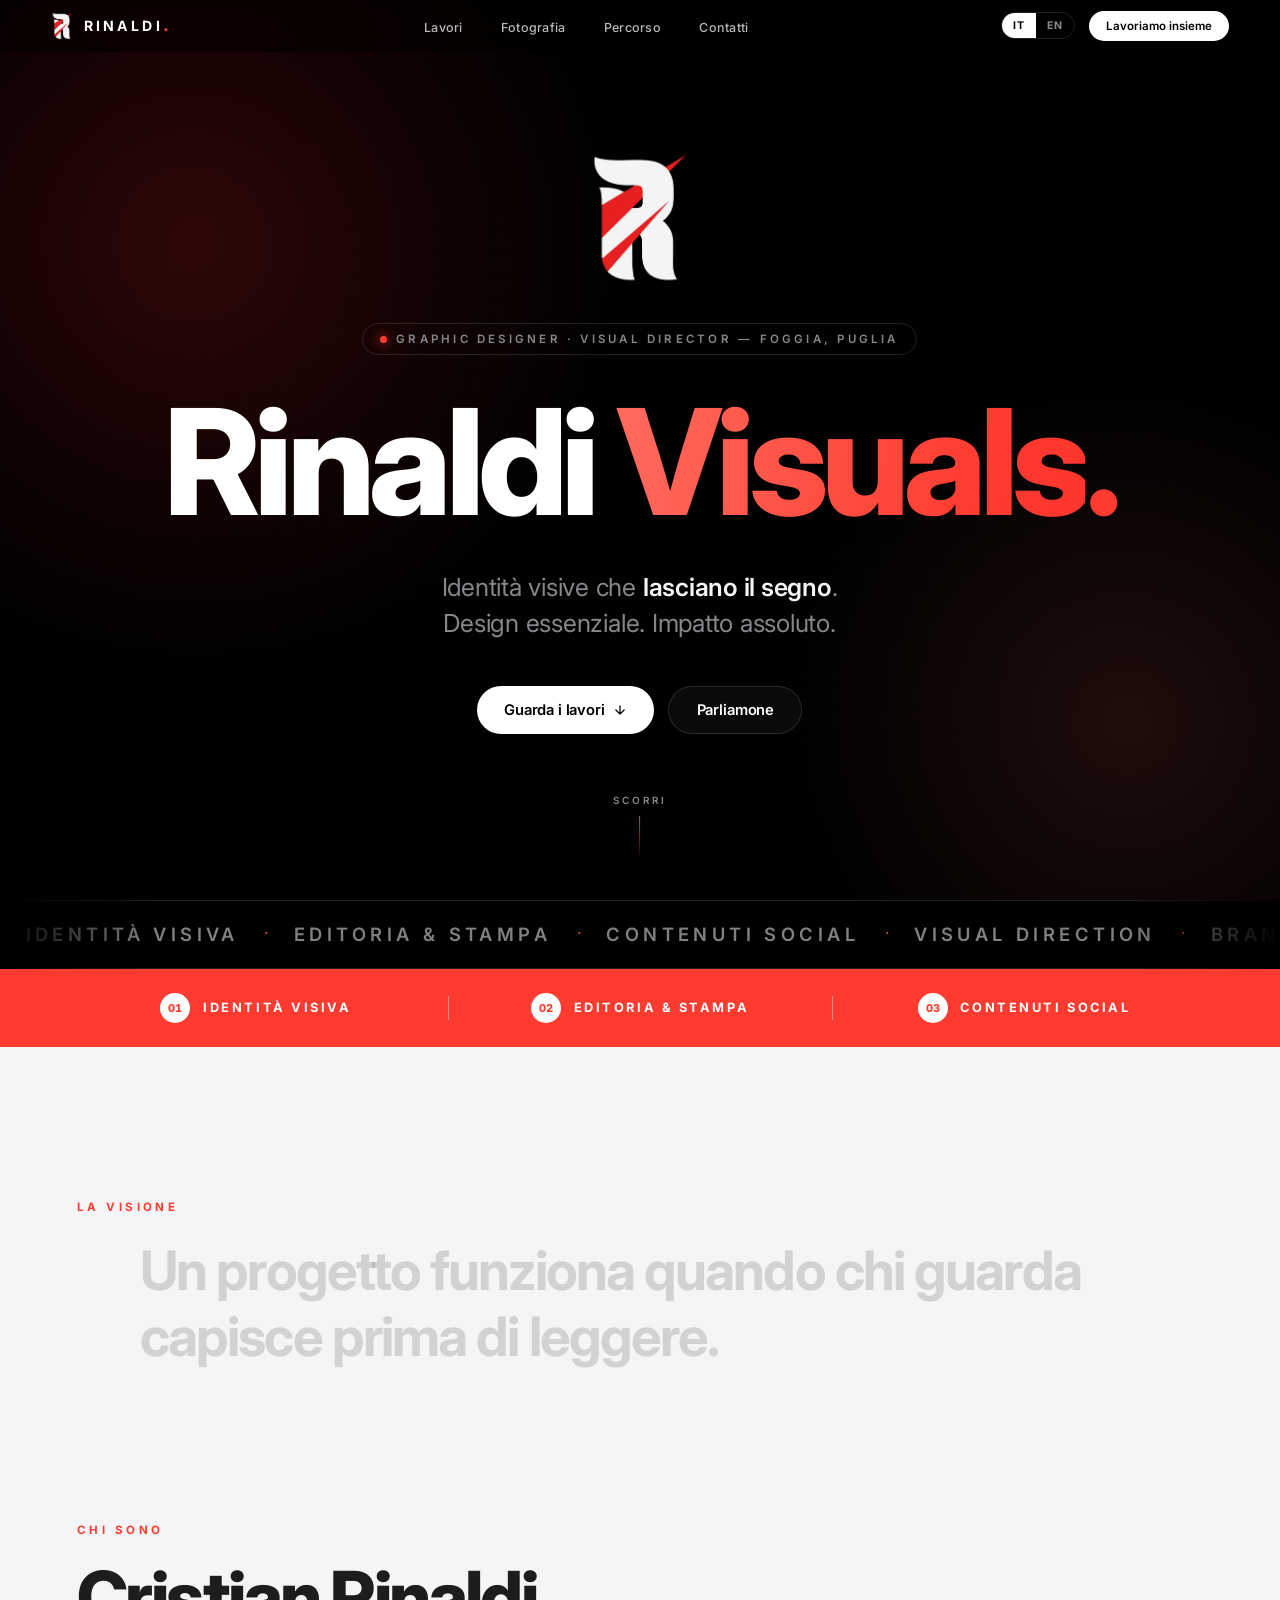
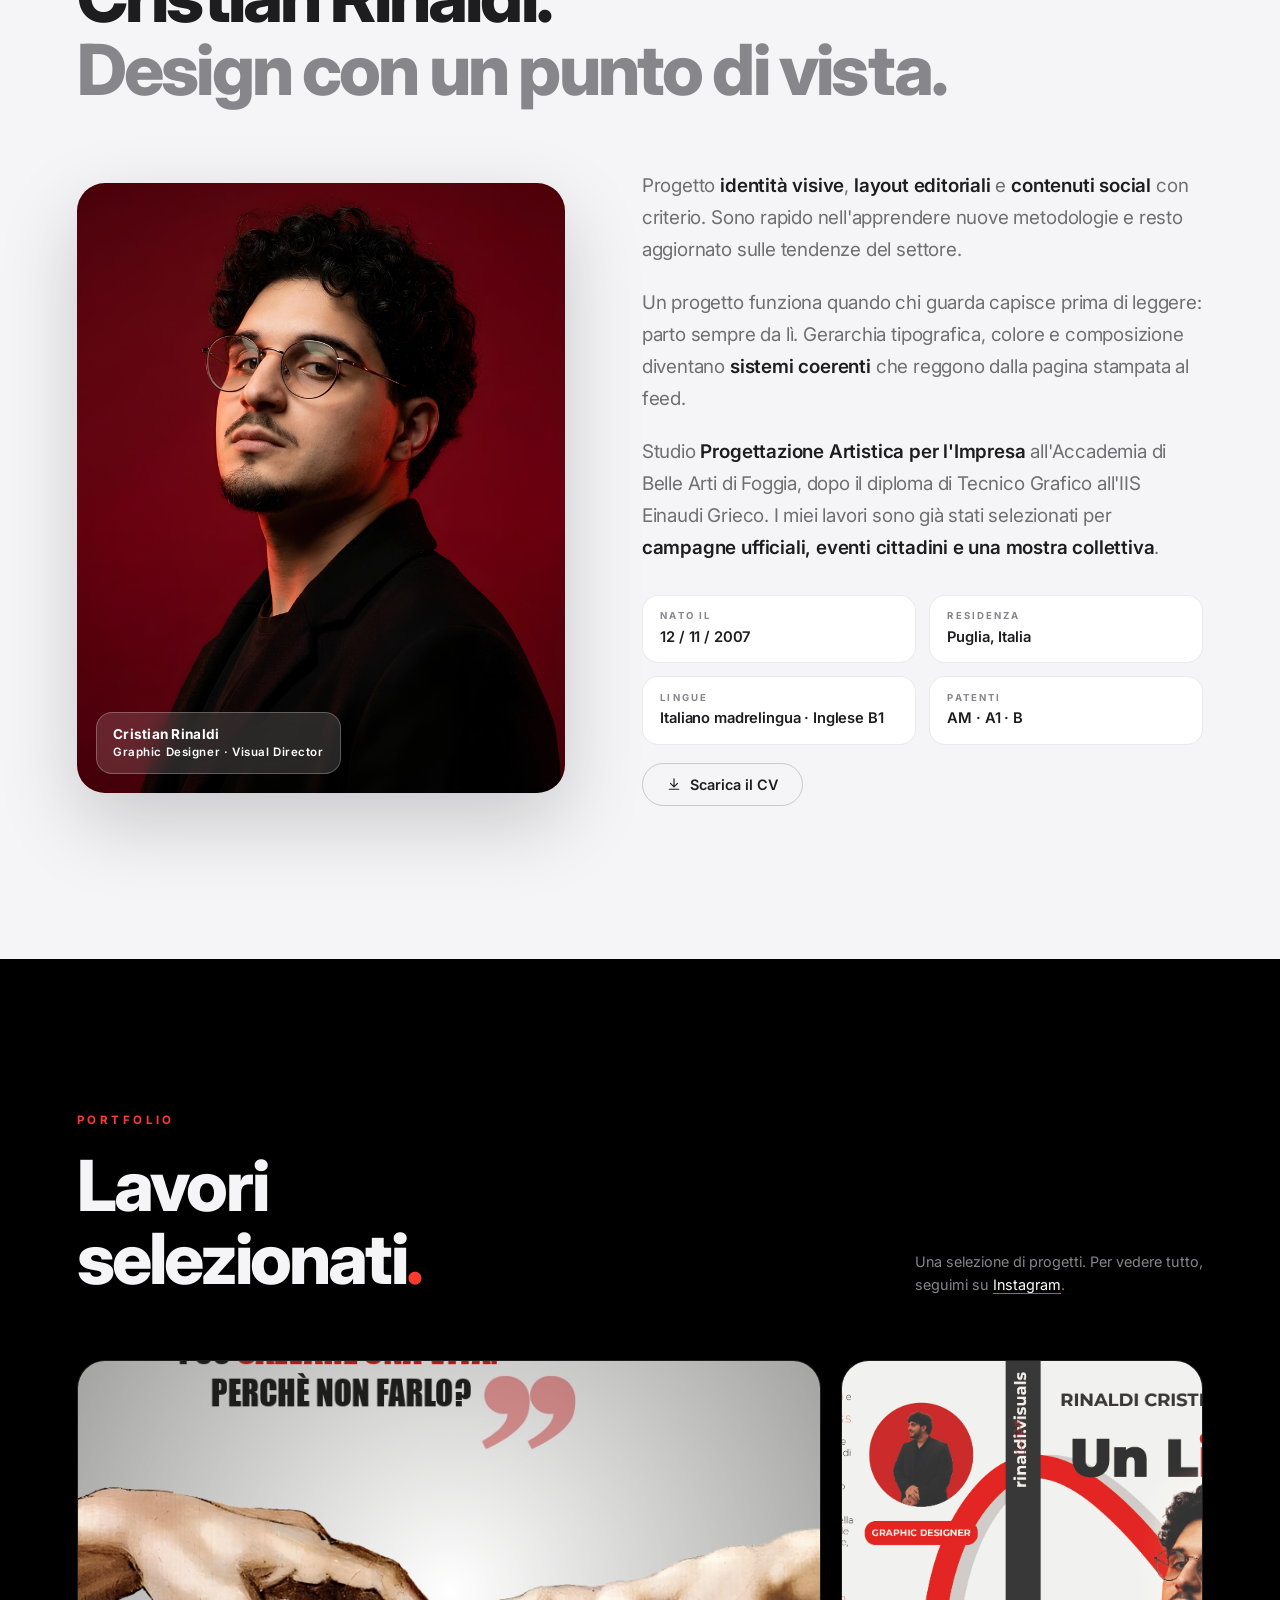
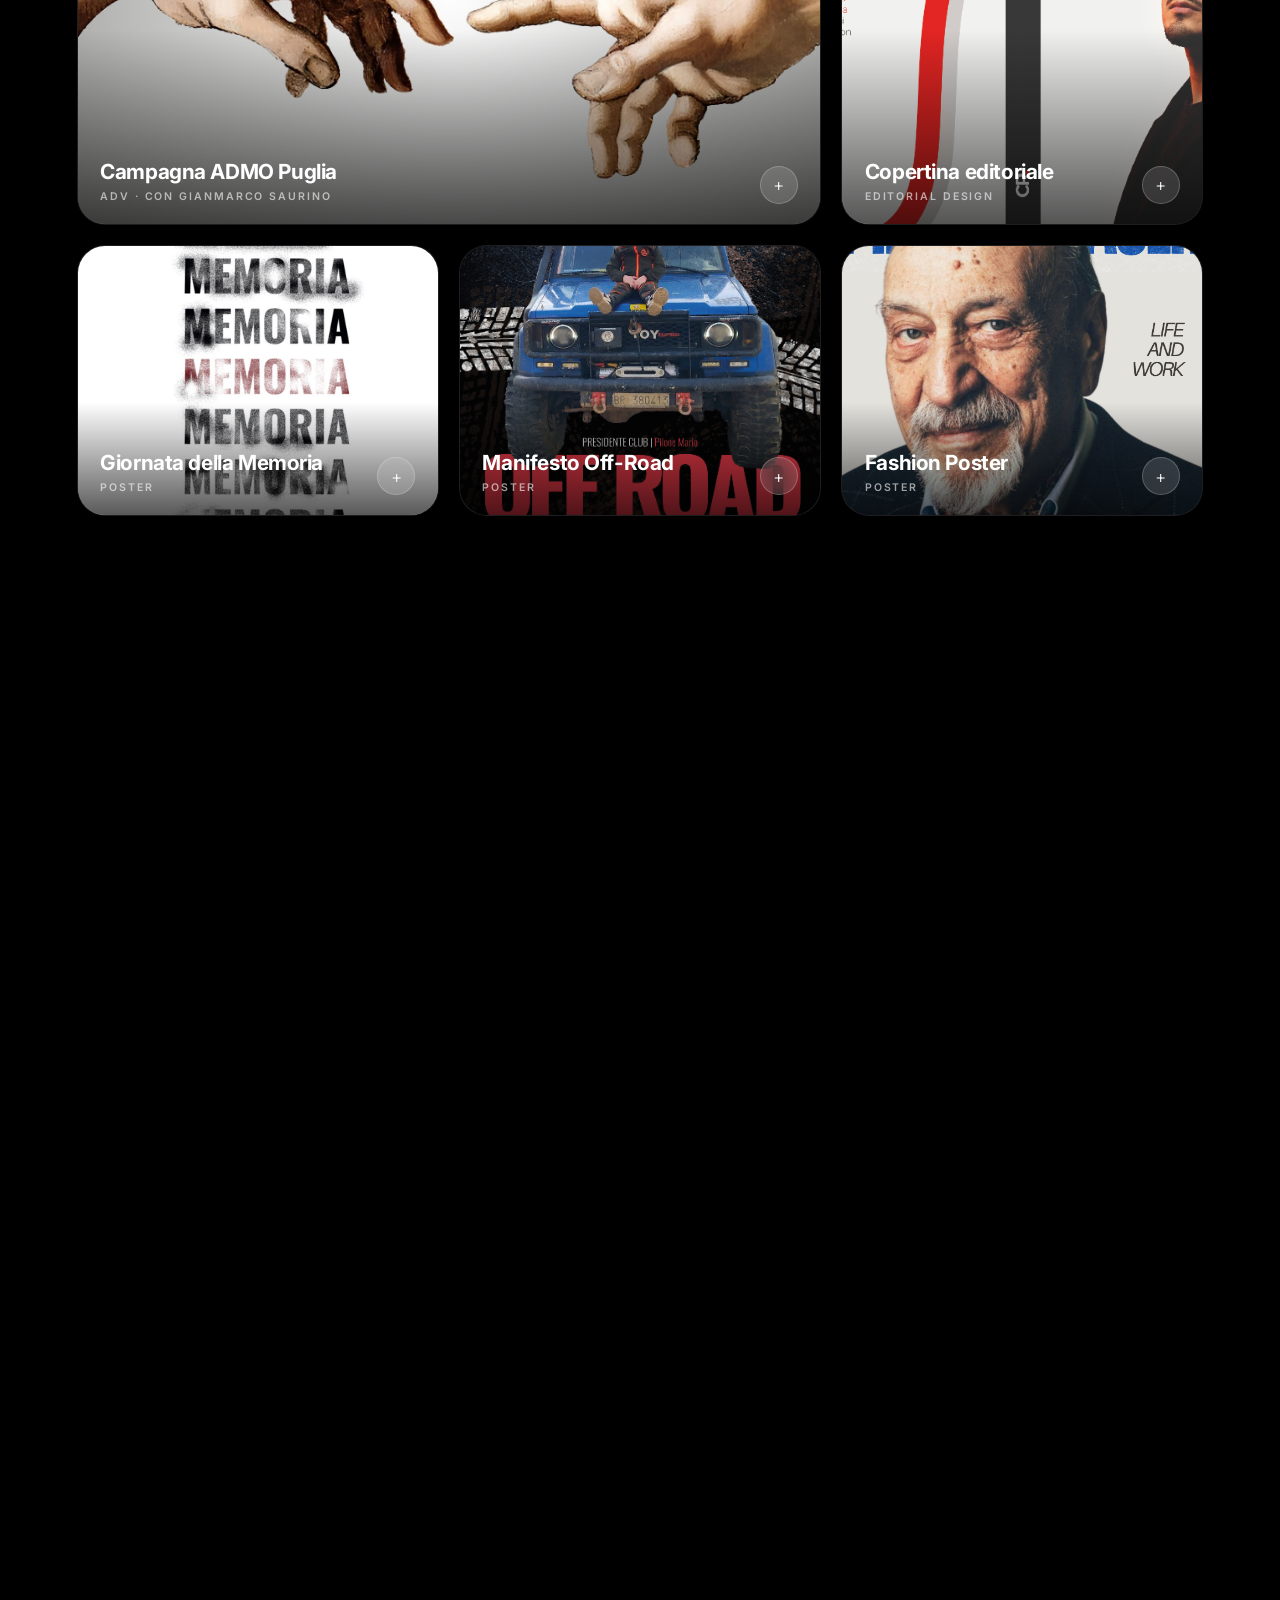
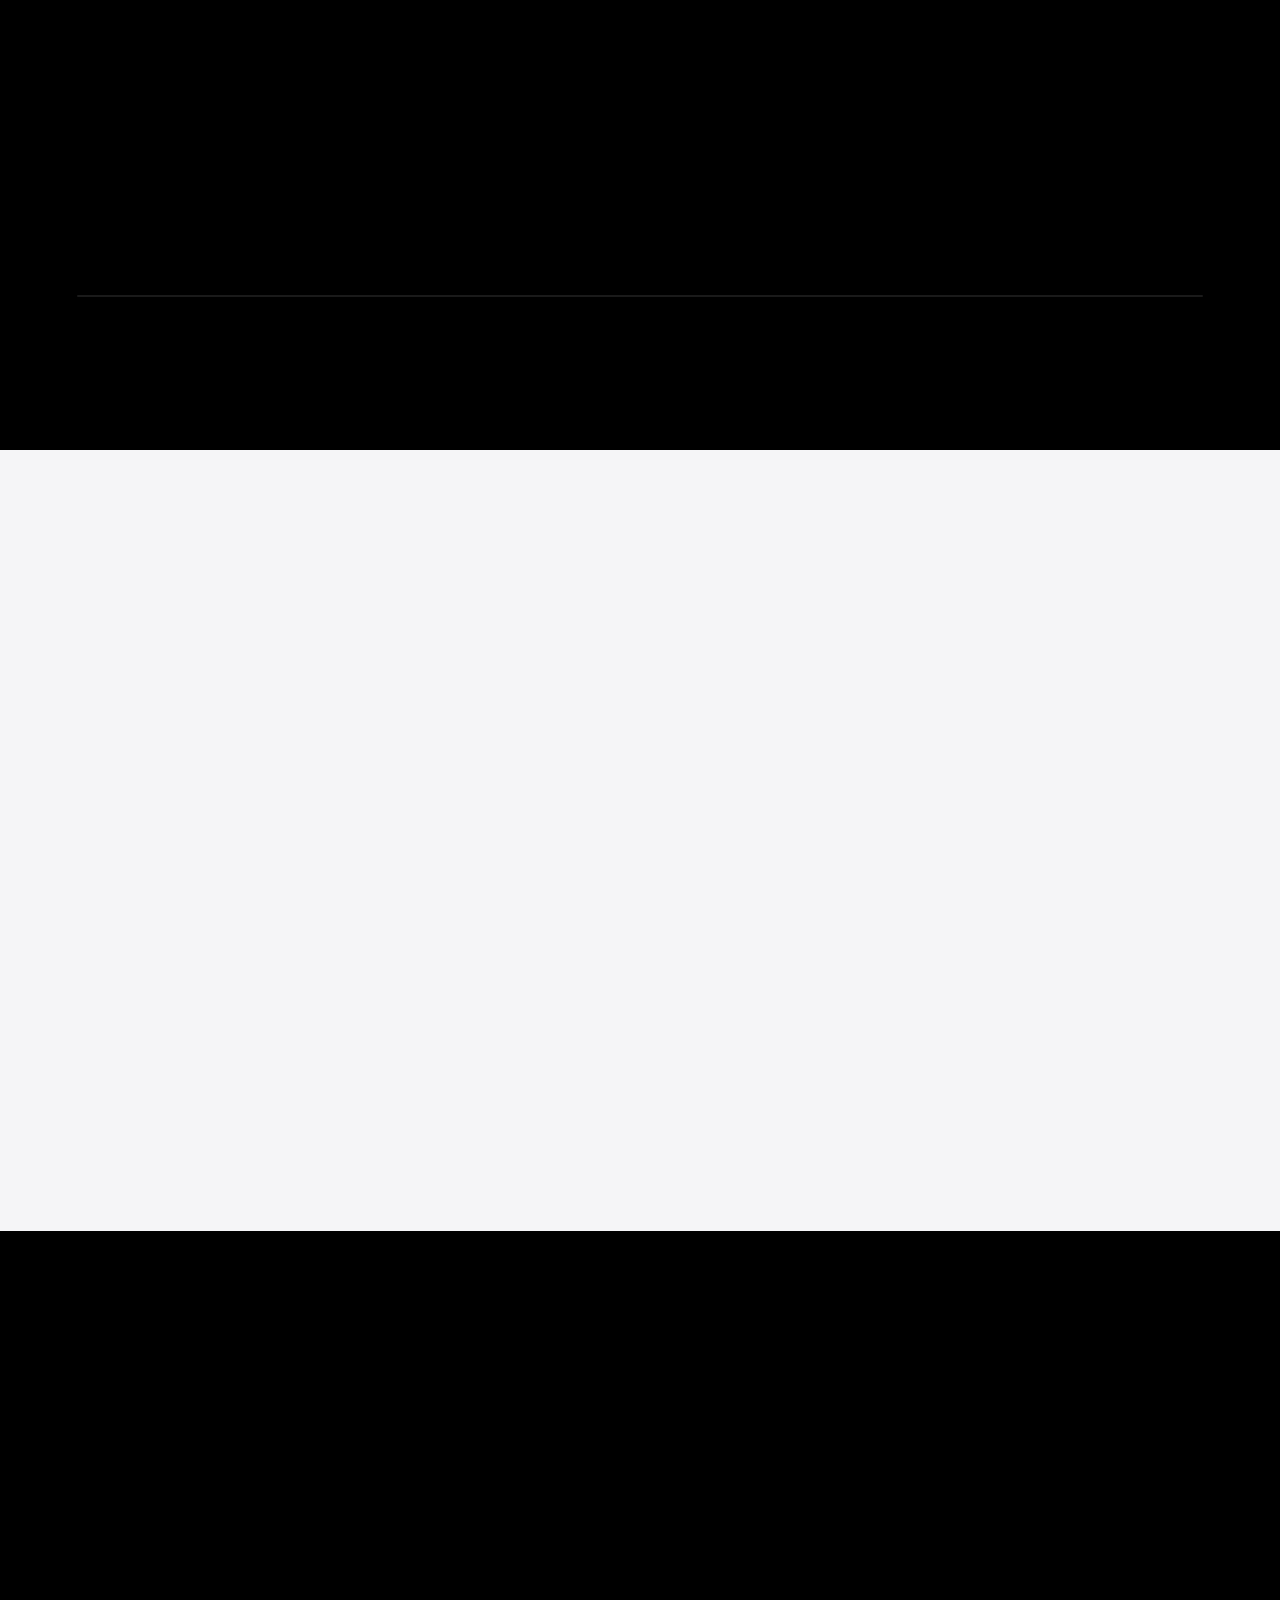
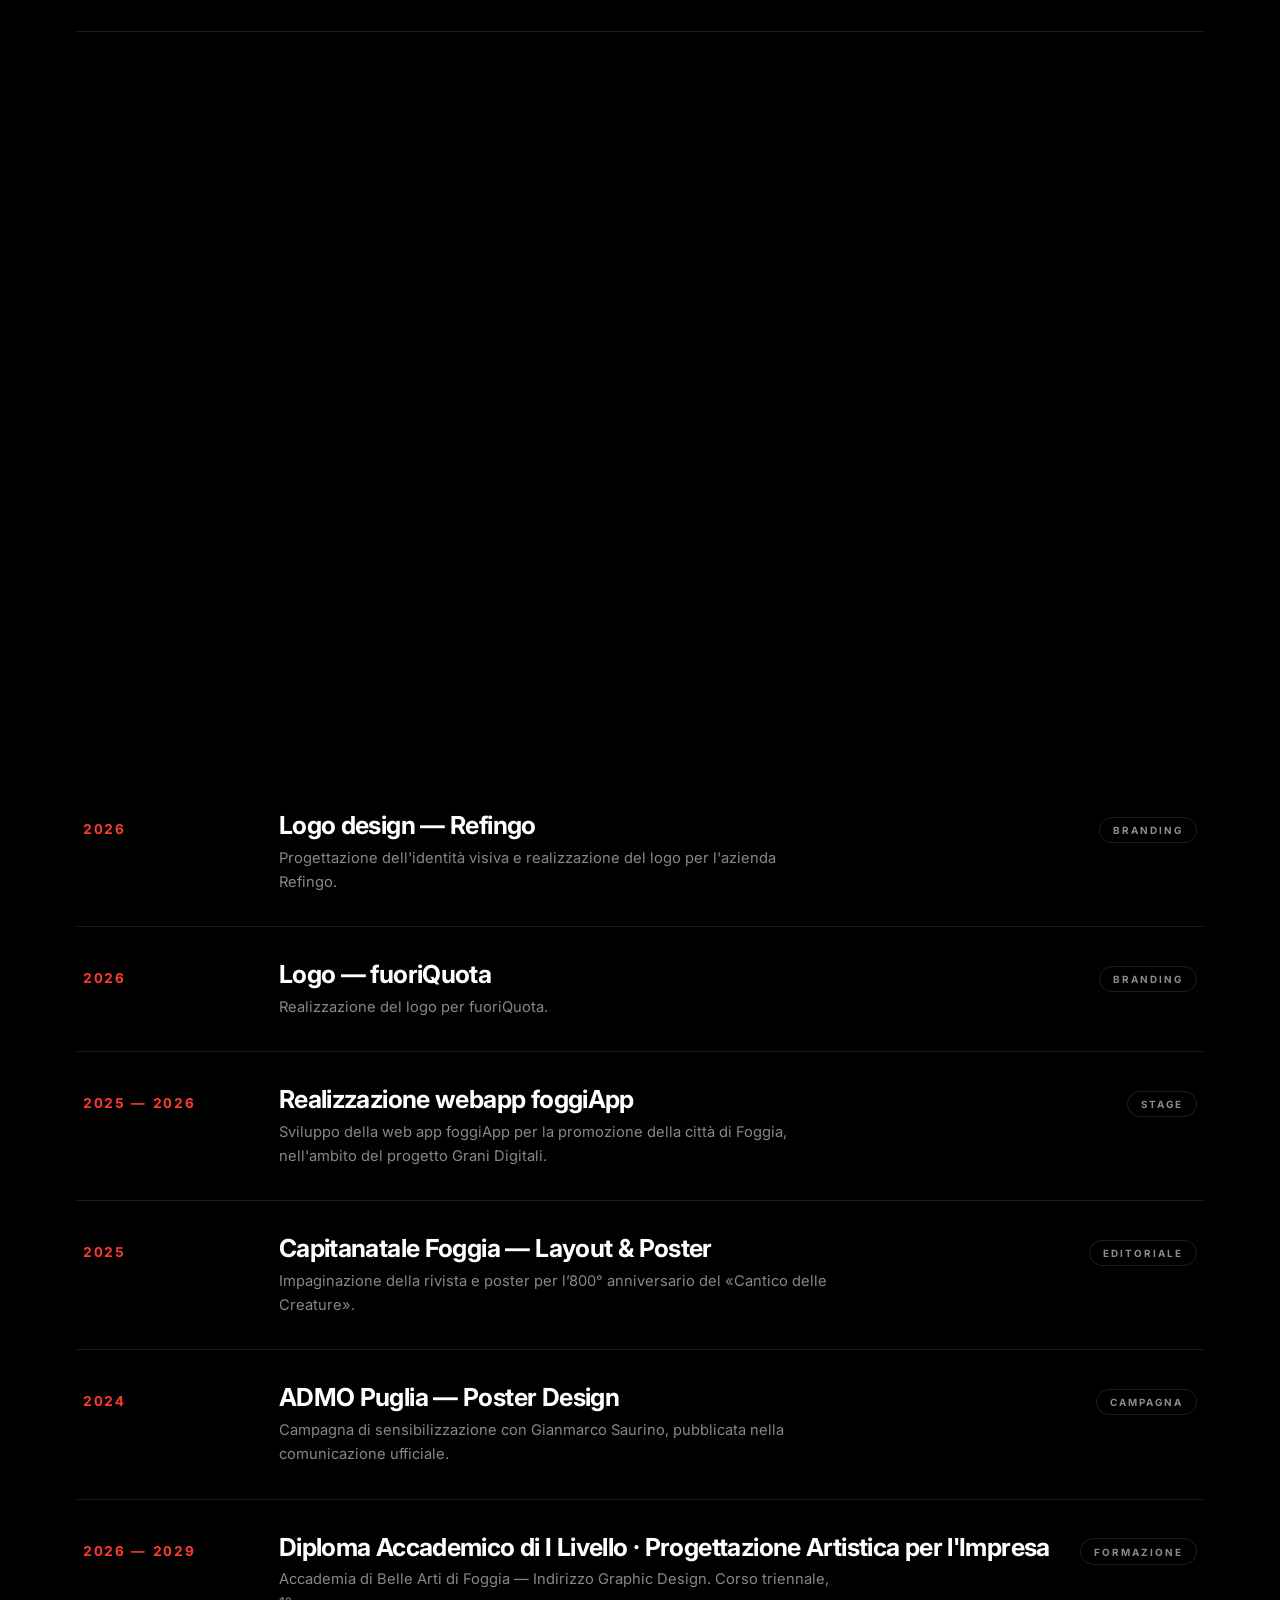
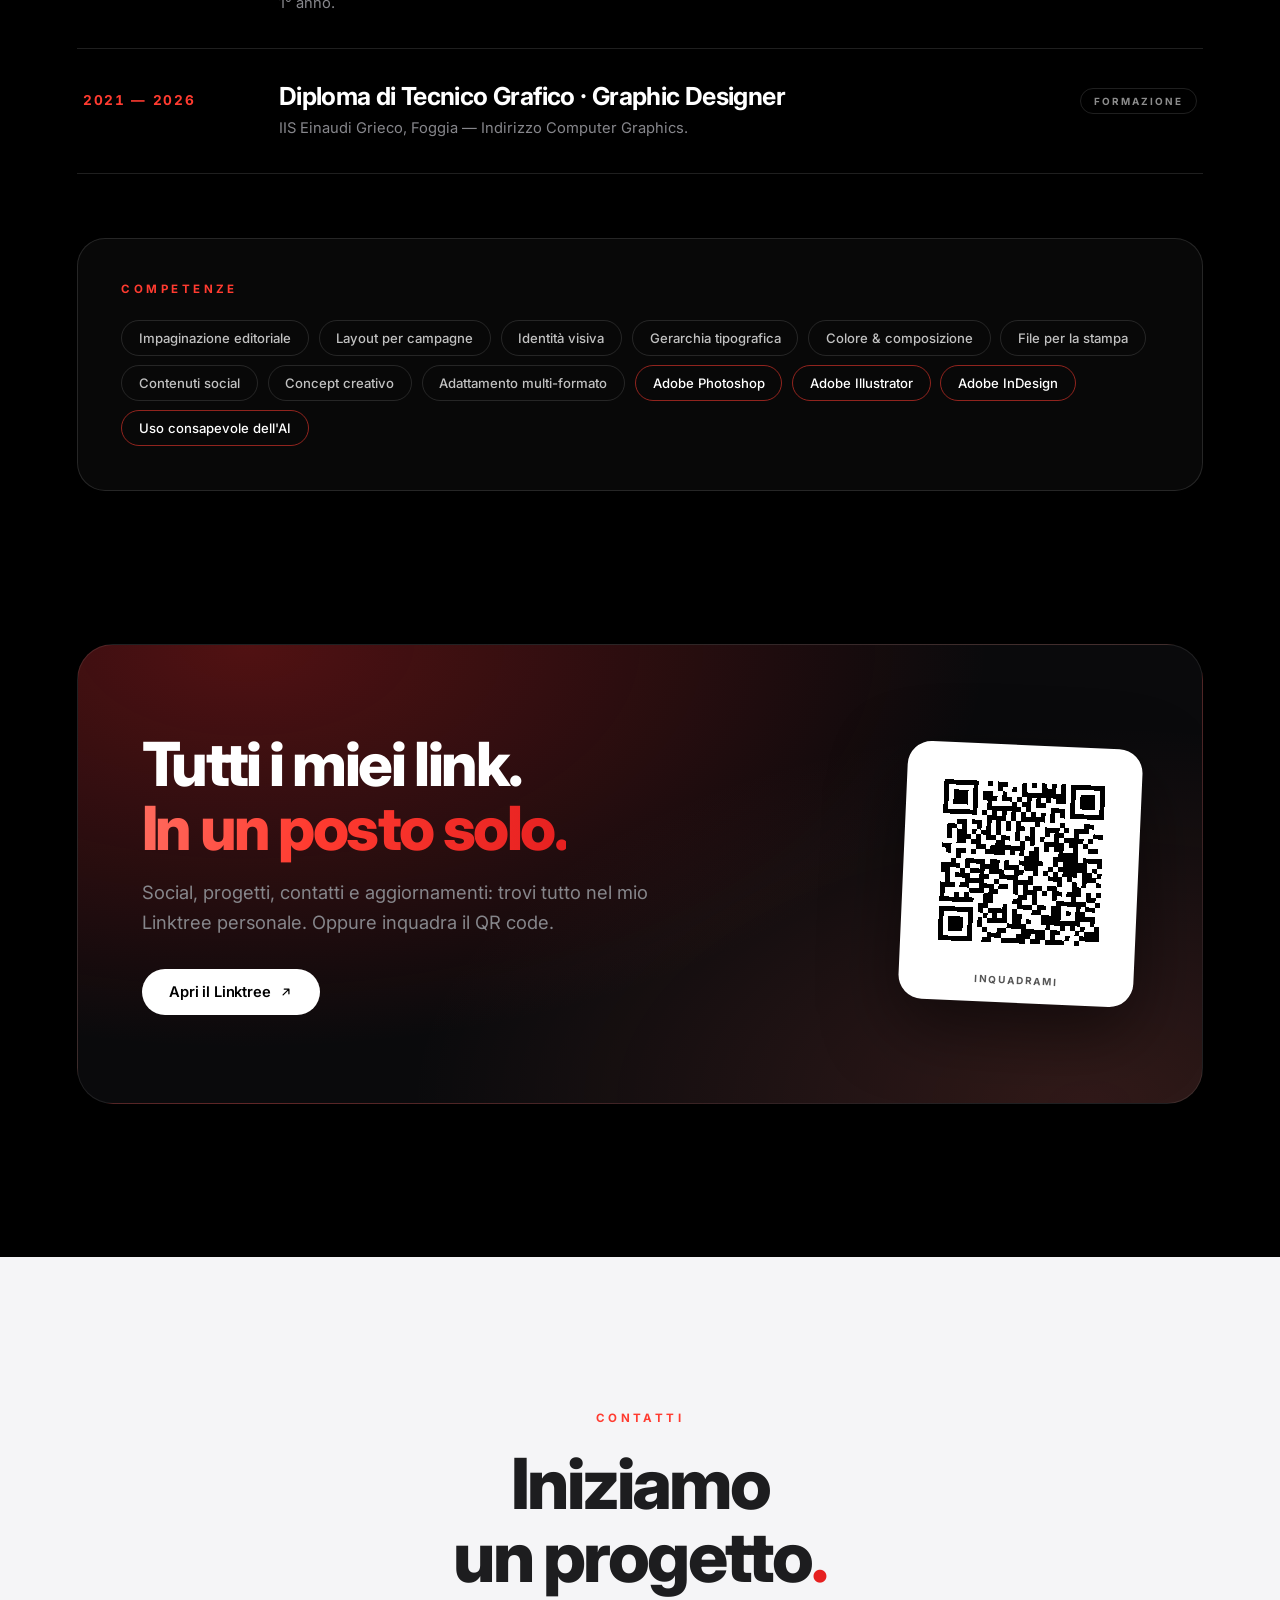
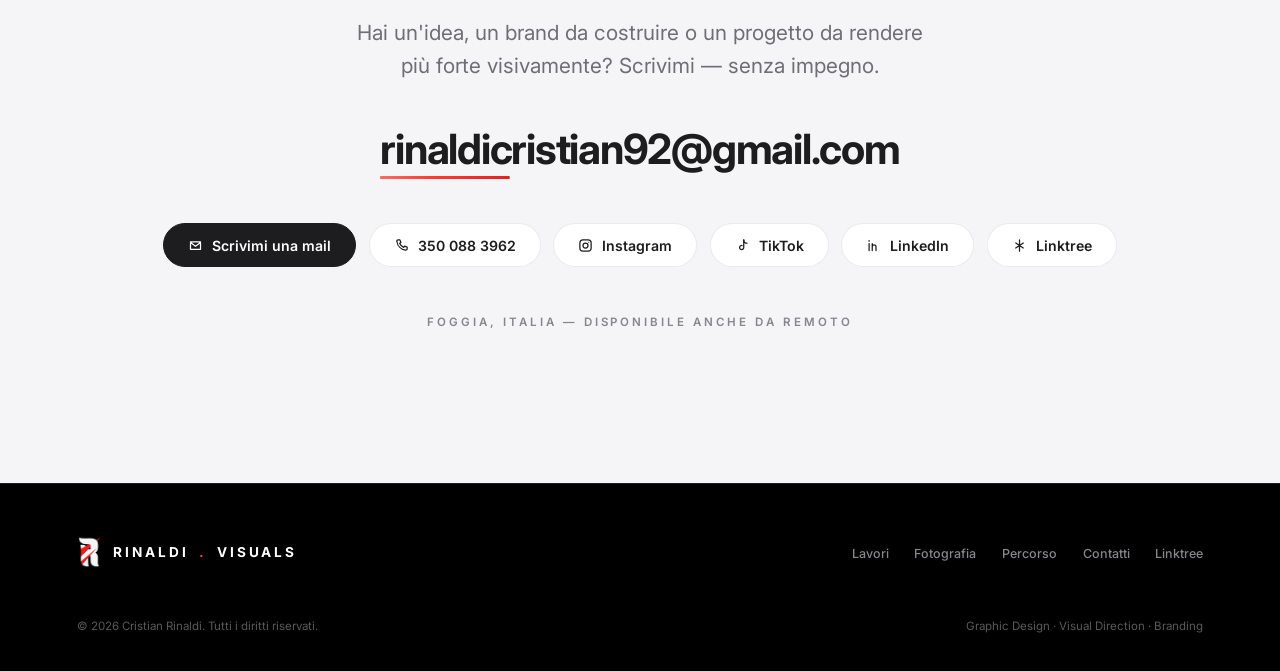
==== commit 2686e49c: "Rimetti in timeline Refingo, fuoriQuota e foggiApp Ripristina le tre voci che erano state tolte perc" ====
--- a/index.html
+++ b/index.html
@@ -915,6 +915,30 @@
           <p data-i18n="j5_p">Opere selezionate ed esposte al pubblico nella collettiva del 27 gennaio.</p>
         </div>
         <span class="tl-tag" data-i18n="j5_tag">Mostra</span>
+      </div>
+      <div class="tl-item rv">
+        <span class="tl-year">2026</span>
+        <div class="tl-body">
+          <h3 data-i18n="j10_t">Logo design — Refingo</h3>
+          <p data-i18n="j10_p">Progettazione dell'identità visiva e realizzazione del logo per l'azienda Refingo.</p>
+        </div>
+        <span class="tl-tag" data-i18n="j10_tag">Branding</span>
+      </div>
+      <div class="tl-item rv">
+        <span class="tl-year">2026</span>
+        <div class="tl-body">
+          <h3 data-i18n="j11_t">Logo — fuoriQuota</h3>
+          <p data-i18n="j11_p">Realizzazione del logo per fuoriQuota.</p>
+        </div>
+        <span class="tl-tag" data-i18n="j11_tag">Branding</span>
+      </div>
+      <div class="tl-item rv">
+        <span class="tl-year">2025 — 2026</span>
+        <div class="tl-body">
+          <h3 data-i18n="j12_t">Realizzazione webapp foggiApp</h3>
+          <p data-i18n="j12_p">Sviluppo della web app foggiApp per la promozione della città di Foggia, nell'ambito del progetto Grani Digitali.</p>
+        </div>
+        <span class="tl-tag" data-i18n="j12_tag">Stage</span>
       </div>
       <div class="tl-item rv">
         <span class="tl-year">2025</span>
@@ -1116,6 +1140,15 @@
     j9_t:'Diploma di Tecnico Grafico · Graphic Designer',
     j9_p:'IIS Einaudi Grieco, Foggia — Indirizzo Computer Graphics.',
     j9_tag:'Formazione',
+    j10_t:'Logo design — Refingo',
+    j10_p:"Progettazione dell'identità visiva e realizzazione del logo per l'azienda Refingo.",
+    j10_tag:'Branding',
+    j11_t:'Logo — fuoriQuota',
+    j11_p:'Realizzazione del logo per fuoriQuota.',
+    j11_tag:'Branding',
+    j12_t:'Realizzazione webapp foggiApp',
+    j12_p:"Sviluppo della web app foggiApp per la promozione della città di Foggia, nell'ambito del progetto Grani Digitali.",
+    j12_tag:'Stage',
     sk_title:'Competenze',
     sk_list:'<span>Impaginazione editoriale</span><span>Layout per campagne</span><span>Identità visiva</span><span>Gerarchia tipografica</span><span>Colore &amp; composizione</span><span>File per la stampa</span><span>Contenuti social</span><span>Concept creativo</span><span>Adattamento multi-formato</span><span class="tool">Adobe Photoshop</span><span class="tool">Adobe Illustrator</span><span class="tool">Adobe InDesign</span><span class="tool">Uso consapevole dell\'AI</span>',
     lk_title:'Tutti i miei link.<br><span class="grad">In un posto solo.</span>',
@@ -1187,6 +1220,15 @@
     j9_t:'Technical Diploma in Graphics · Graphic Designer',
     j9_p:'IIS Einaudi Grieco, Foggia — Computer Graphics track.',
     j9_tag:'Education',
+    j10_t:'Logo design — Refingo',
+    j10_p:'Visual identity design and logo creation for the company Refingo.',
+    j10_tag:'Branding',
+    j11_t:'Logo — fuoriQuota',
+    j11_p:'Logo creation for fuoriQuota.',
+    j11_tag:'Branding',
+    j12_t:'Development of the foggiApp web app',
+    j12_p:'Development of the foggiApp web app promoting the city of Foggia, as part of the Grani Digitali project.',
+    j12_tag:'Internship',
     sk_title:'Skills',
     sk_list:'<span>Editorial layout</span><span>Campaign layouts</span><span>Visual identity</span><span>Typographic hierarchy</span><span>Colour &amp; composition</span><span>Print-ready files</span><span>Social content</span><span>Creative concept</span><span>Multi-format adaptation</span><span class="tool">Adobe Photoshop</span><span class="tool">Adobe Illustrator</span><span class="tool">Adobe InDesign</span><span class="tool">Mindful use of AI</span>',
     lk_title:'All my links.<br><span class="grad">In one place.</span>',
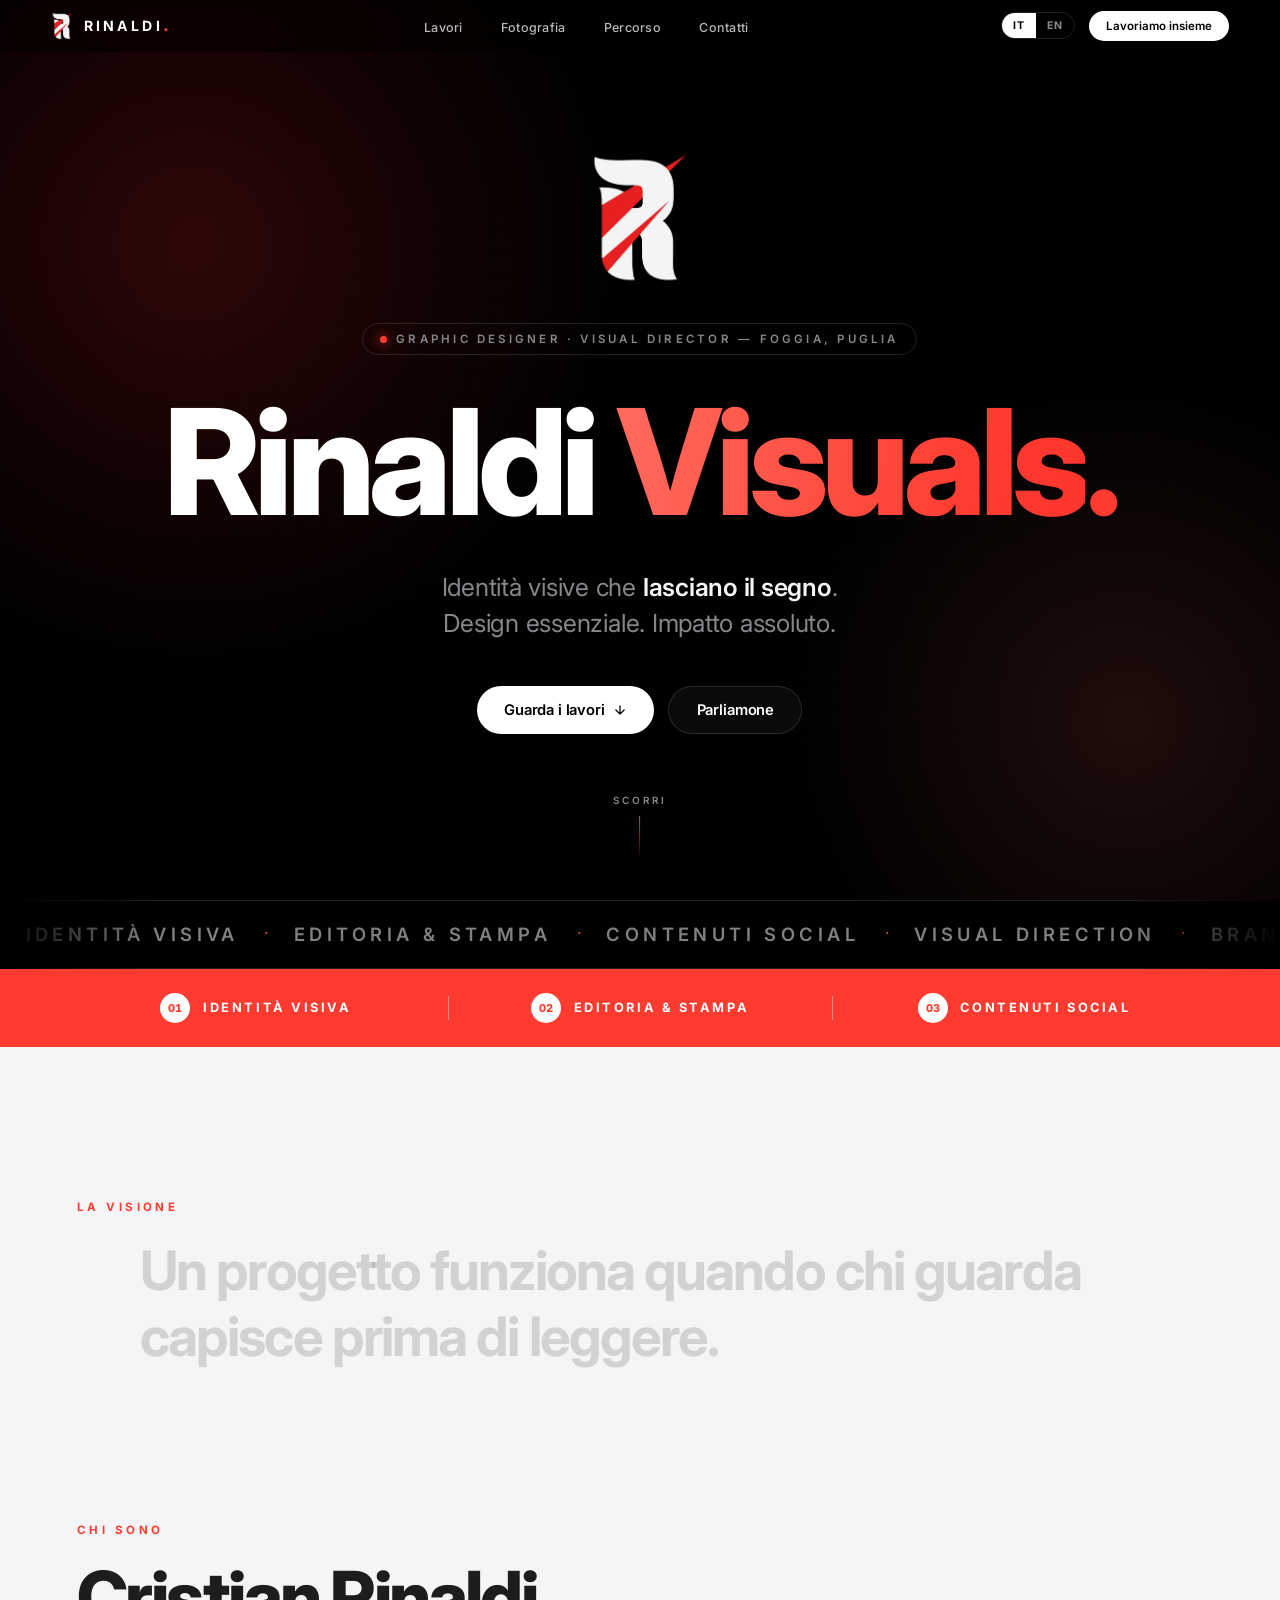
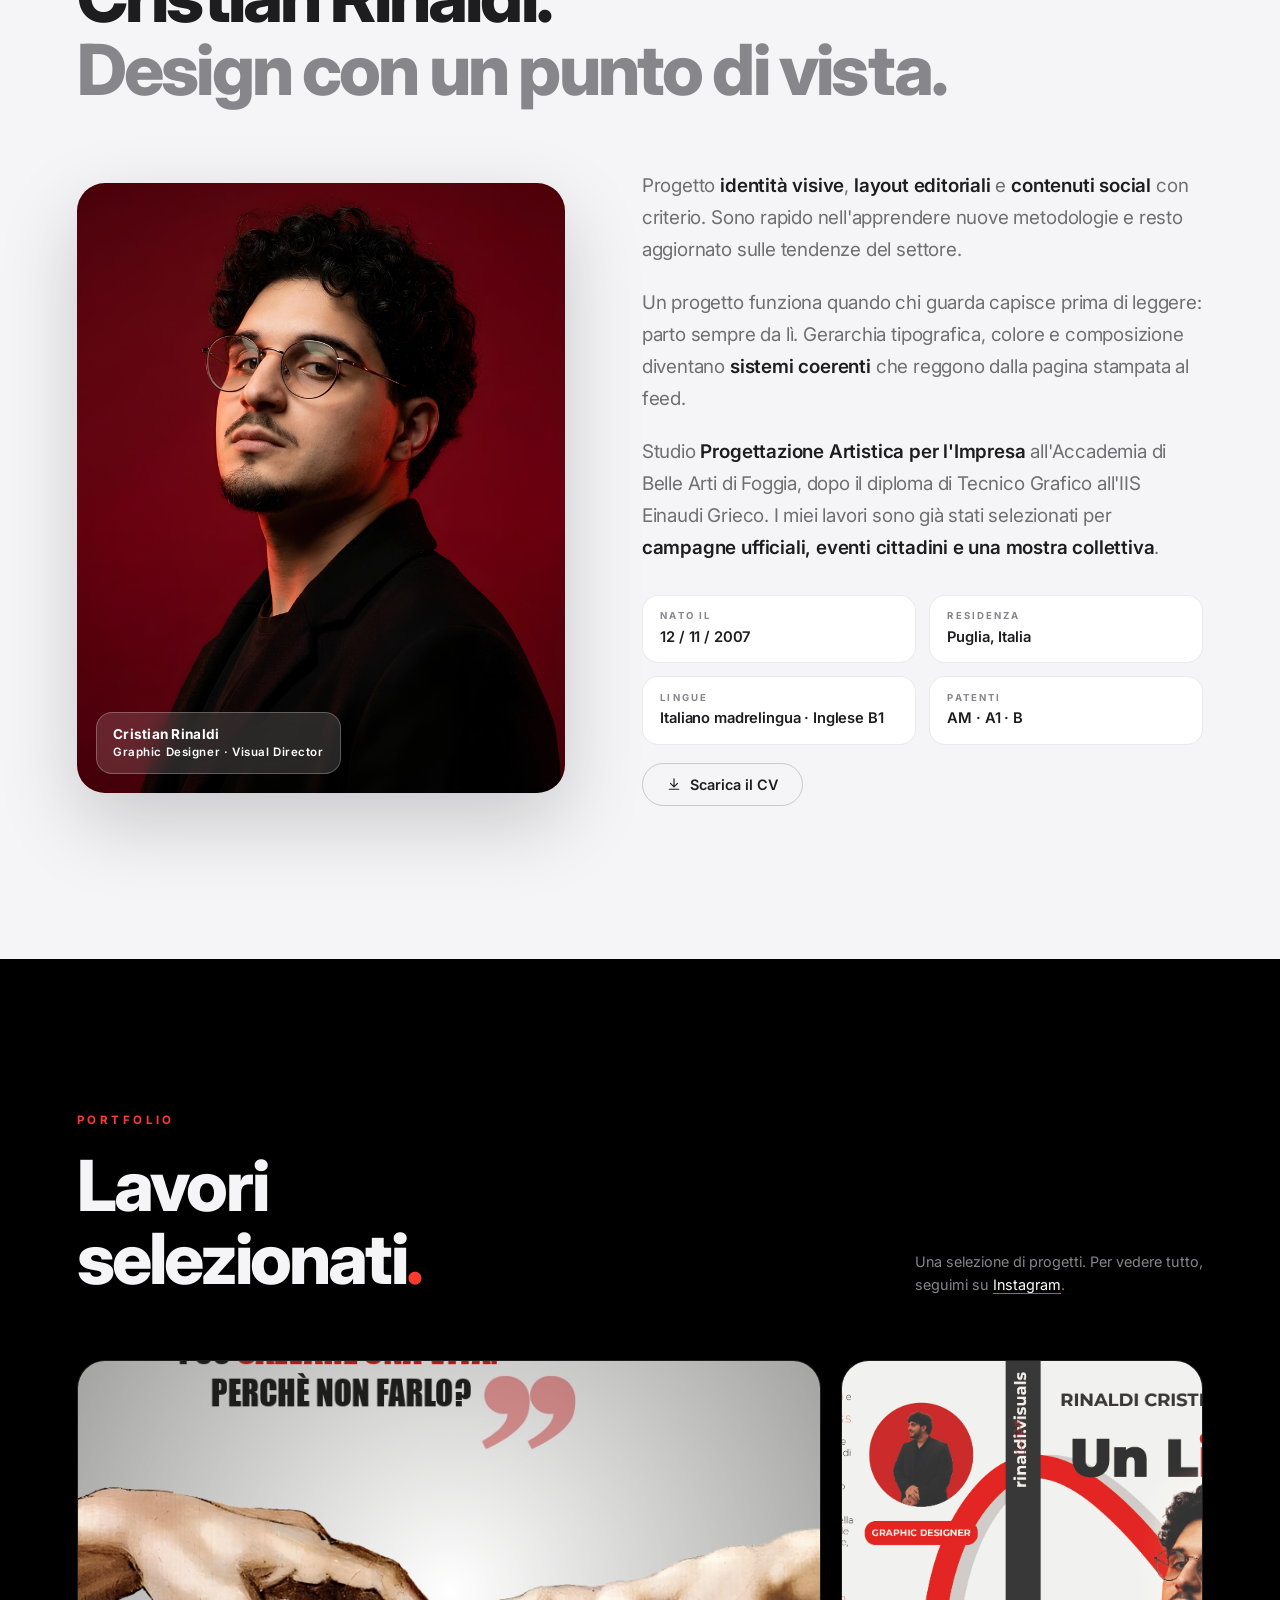
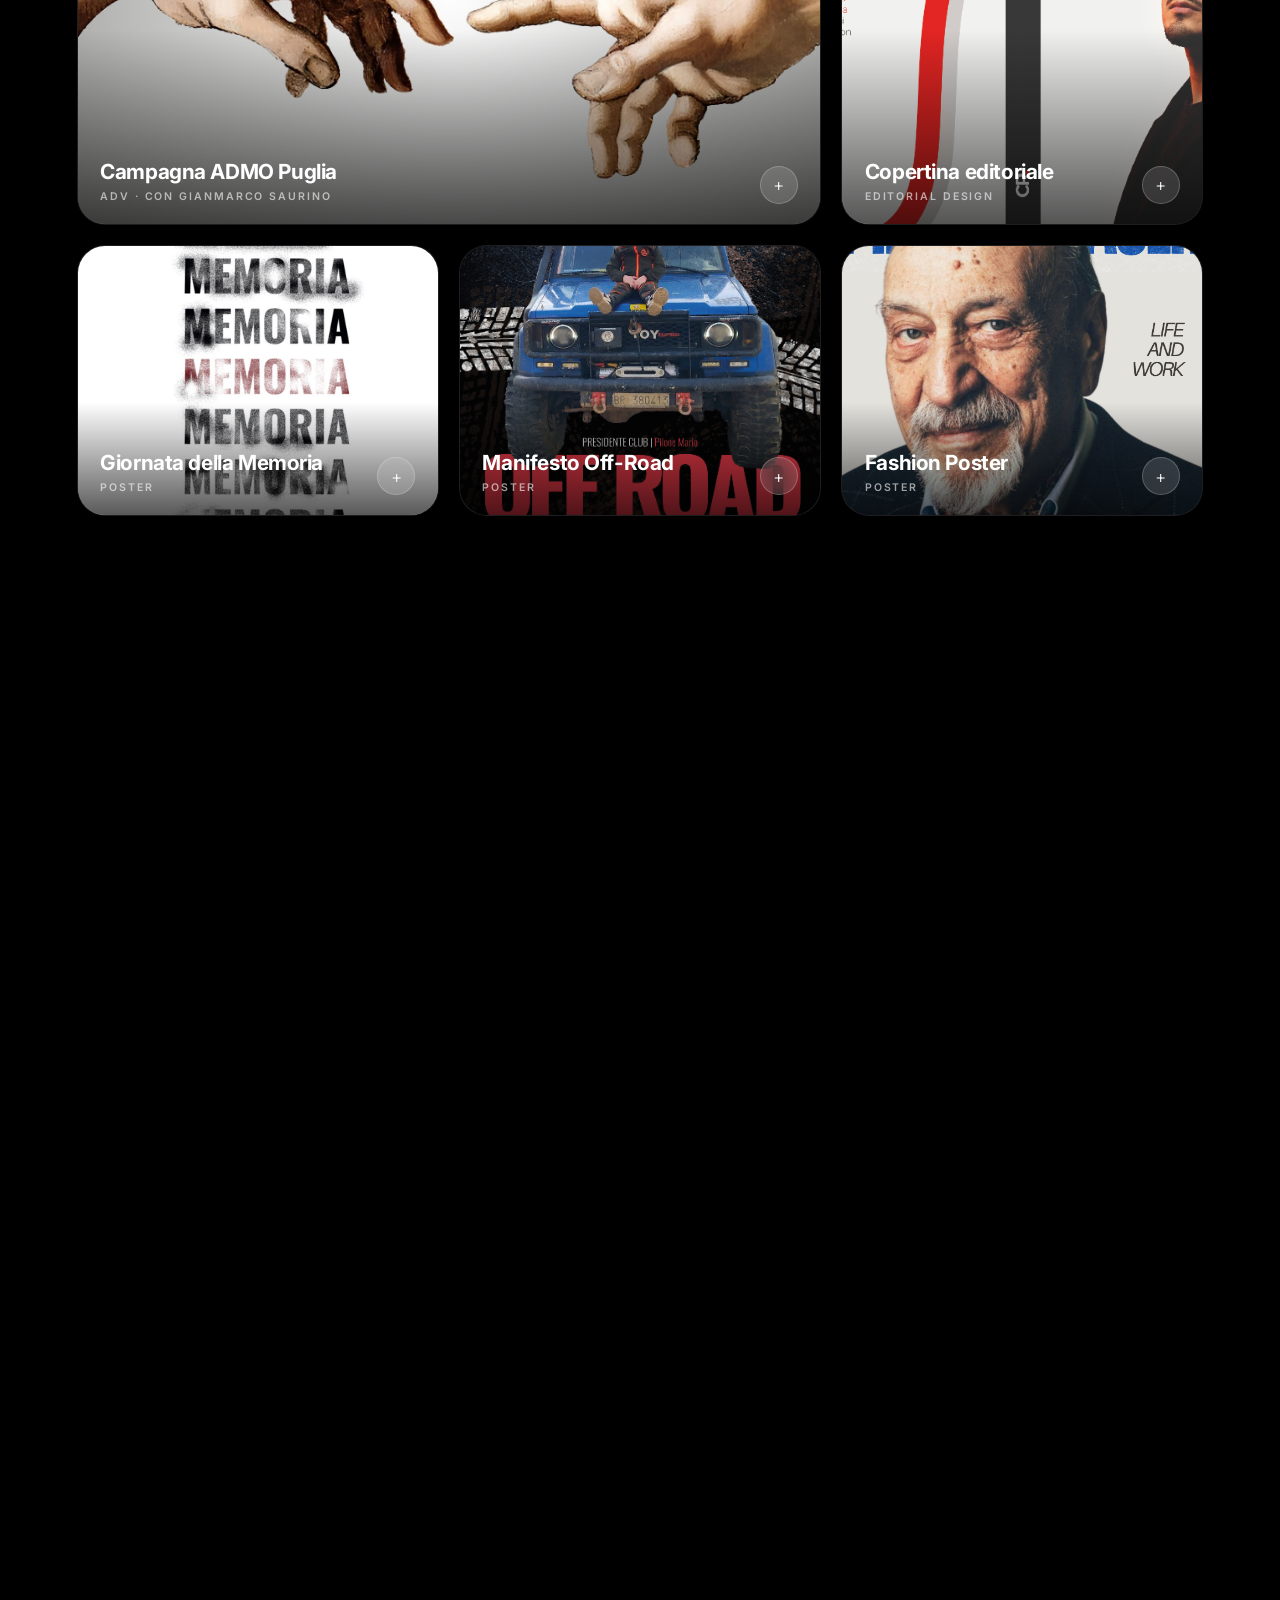
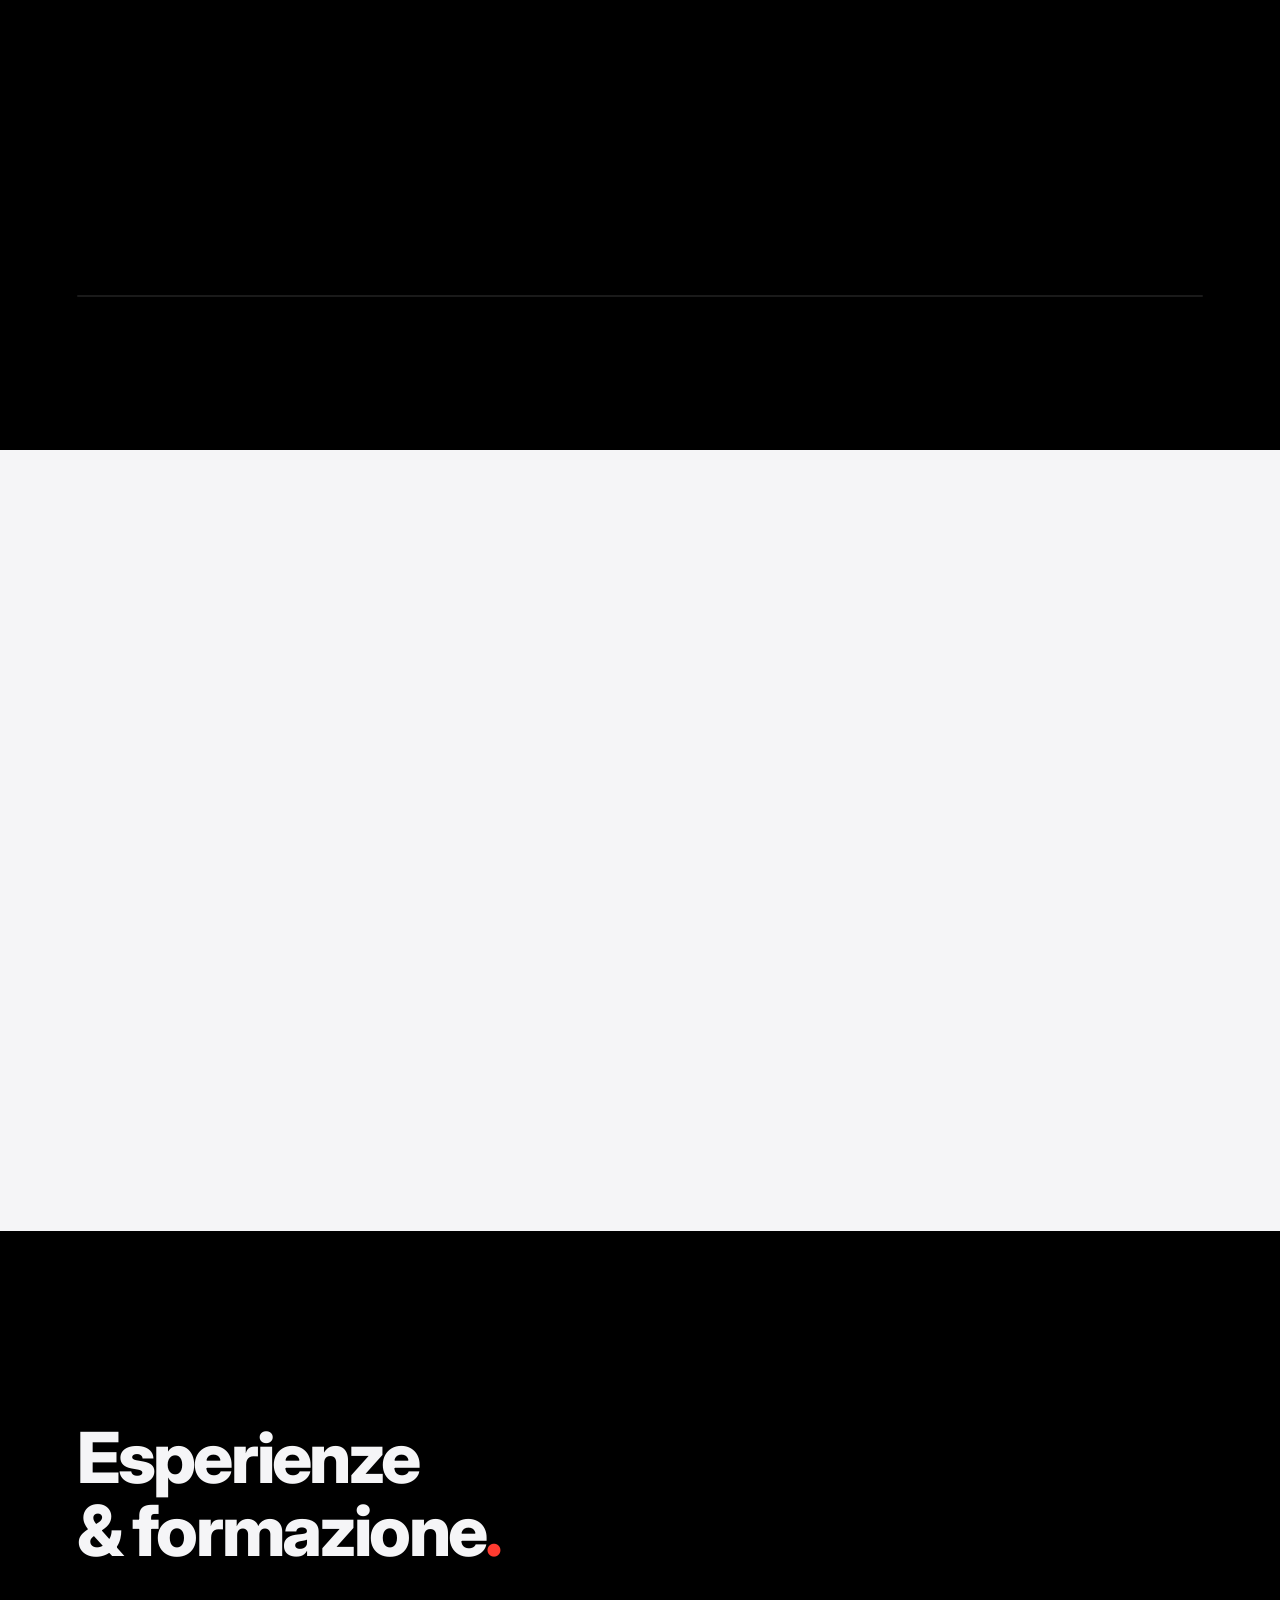
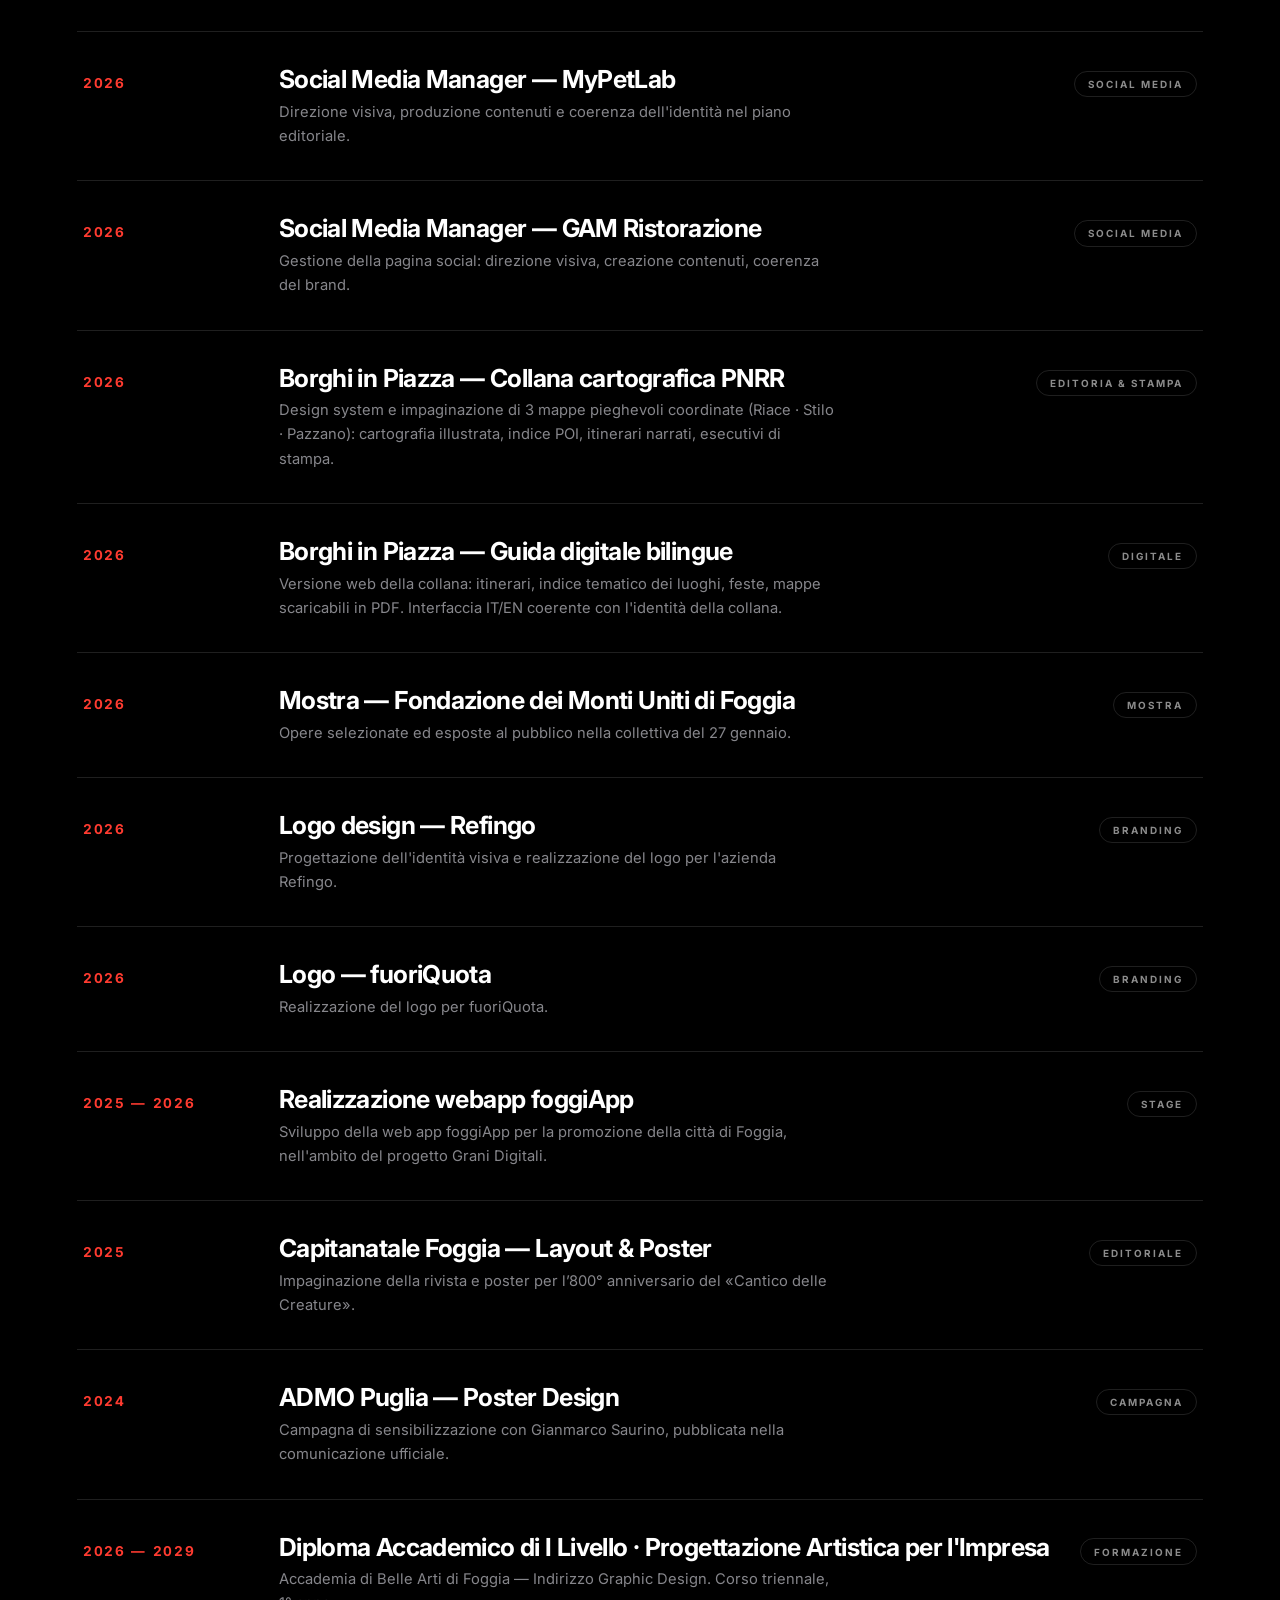
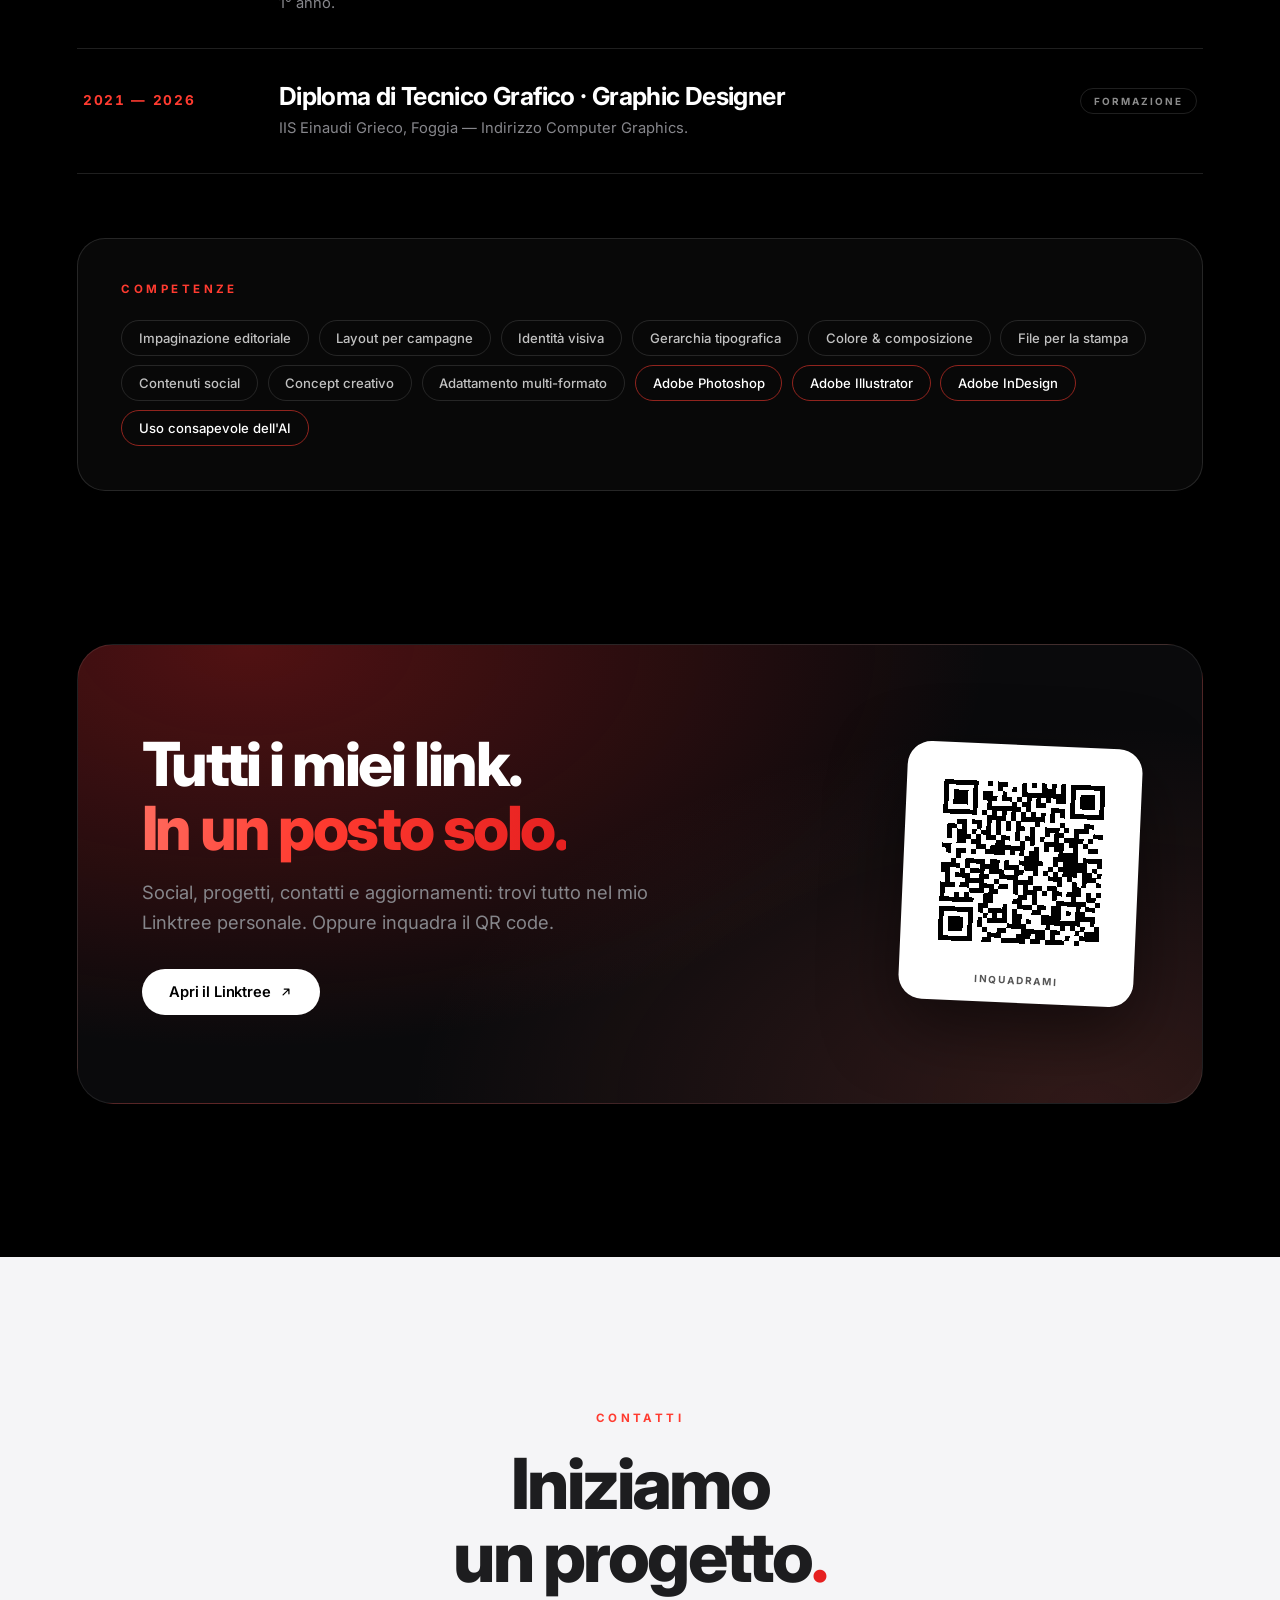
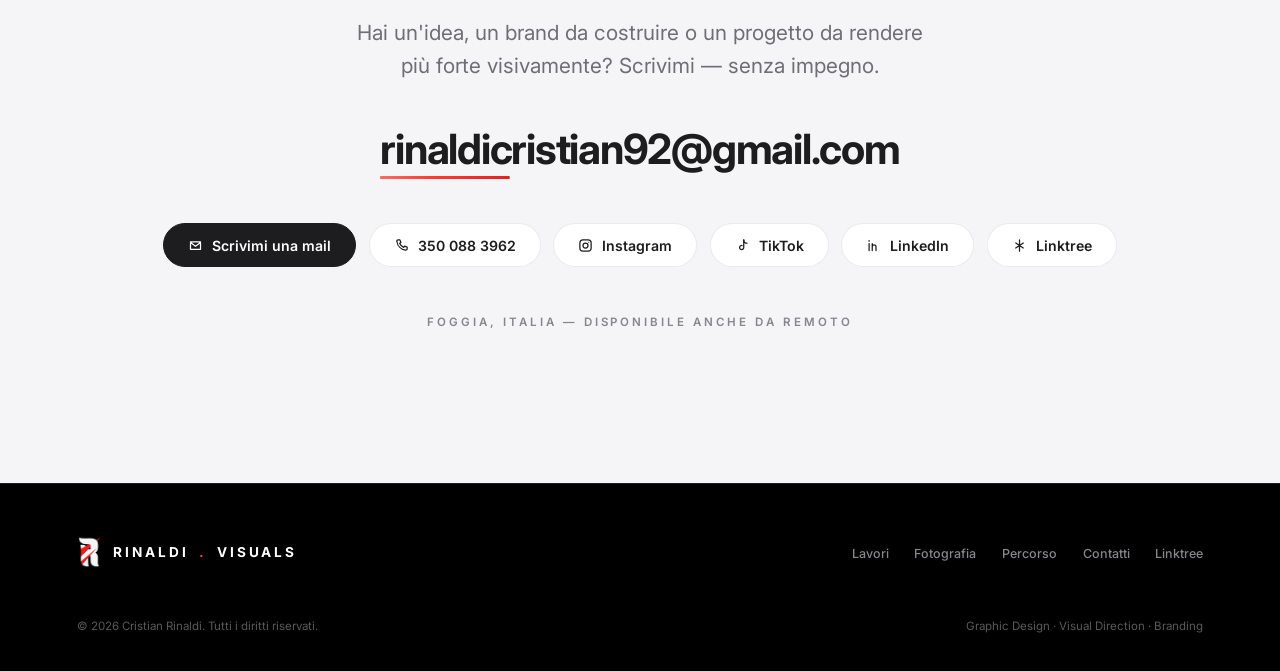
==== commit 53185633: "Togli il badge "In corso" da MyPetLab e GAM Ristorazione Le due voci Social Media Manager tornano a " ====
--- a/index.html
+++ b/index.html
@@ -462,15 +462,6 @@
   .tl-item{grid-template-columns:1fr;gap:.5rem}
   .tl-tag{display:none}
 }
-.tl-live{
-  display:inline-flex;align-items:center;gap:.4rem;vertical-align:middle;
-  margin-left:.6rem;transform:translateY(-2px);
-  font-style:normal;font-size:.56rem;font-weight:800;letter-spacing:.18em;text-transform:uppercase;
-  background:var(--red);color:#fff;border-radius:99px;padding:.3rem .62rem;white-space:nowrap;
-}
-.tl-live::before{content:'';width:5px;height:5px;border-radius:50%;background:#fff;animation:pulseDot 1.8s ease-in-out infinite}
-@keyframes pulseDot{0%,100%{opacity:1}50%{opacity:.3}}
-
 /* ── COMPETENZE ── */
 .skills{
   margin-top:clamp(2.6rem,5vw,4rem);background:rgba(255,255,255,.03);
@@ -879,7 +870,7 @@
       <div class="tl-item rv">
         <span class="tl-year">2026</span>
         <div class="tl-body">
-          <h3 data-i18n-html="j1_t">Social Media Manager — MyPetLab <em class="tl-live">In corso</em></h3>
+          <h3 data-i18n="j1_t">Social Media Manager — MyPetLab</h3>
           <p data-i18n="j1_p">Direzione visiva, produzione contenuti e coerenza dell'identità nel piano editoriale.</p>
         </div>
         <span class="tl-tag" data-i18n="j1_tag">Social Media</span>
@@ -887,7 +878,7 @@
       <div class="tl-item rv">
         <span class="tl-year">2026</span>
         <div class="tl-body">
-          <h3 data-i18n-html="j2_t">Social Media Manager — GAM Ristorazione <em class="tl-live">In corso</em></h3>
+          <h3 data-i18n="j2_t">Social Media Manager — GAM Ristorazione</h3>
           <p data-i18n="j2_p">Gestione della pagina social: direzione visiva, creazione contenuti, coerenza del brand.</p>
         </div>
         <span class="tl-tag" data-i18n="j2_tag">Social Media</span>
@@ -1113,10 +1104,10 @@
     pr2_t:'Idea & Sviluppo', pr2_p:'Costruisco concept, esploro direzioni visive e raffino ogni dettaglio fino a trovare la soluzione che funziona davvero.',
     pr3_t:'Consegna & Supporto', pr3_p:'Rilascio file pronti all\'uso in tutti i formati necessari, con supporto post-consegna incluso.',
     jr_kicker:'Percorso', jr_title:'Esperienze<br>&amp; formazione<span style="color:var(--red)">.</span>',
-    j1_t:'Social Media Manager — MyPetLab <em class="tl-live">In corso</em>',
+    j1_t:'Social Media Manager — MyPetLab',
     j1_p:"Direzione visiva, produzione contenuti e coerenza dell'identità nel piano editoriale.",
     j1_tag:'Social Media',
-    j2_t:'Social Media Manager — GAM Ristorazione <em class="tl-live">In corso</em>',
+    j2_t:'Social Media Manager — GAM Ristorazione',
     j2_p:'Gestione della pagina social: direzione visiva, creazione contenuti, coerenza del brand.',
     j2_tag:'Social Media',
     j3_t:'Borghi in Piazza — Collana cartografica PNRR',
@@ -1193,10 +1184,10 @@
     pr2_t:'Concept & Development', pr2_p:'I build concepts, explore visual directions and refine every detail until I find the solution that truly works.',
     pr3_t:'Delivery & Support', pr3_p:'I deliver production-ready files in every required format, with post-delivery support included.',
     jr_kicker:'Journey', jr_title:'Experience<br>&amp; education<span style="color:var(--red)">.</span>',
-    j1_t:'Social Media Manager — MyPetLab <em class="tl-live">Ongoing</em>',
+    j1_t:'Social Media Manager — MyPetLab',
     j1_p:'Visual direction, content production and identity consistency across the editorial plan.',
     j1_tag:'Social Media',
-    j2_t:'Social Media Manager — GAM Ristorazione <em class="tl-live">Ongoing</em>',
+    j2_t:'Social Media Manager — GAM Ristorazione',
     j2_p:'Running the social page: visual direction, content creation, brand consistency.',
     j2_tag:'Social Media',
     j3_t:'Borghi in Piazza — PNRR map collection',
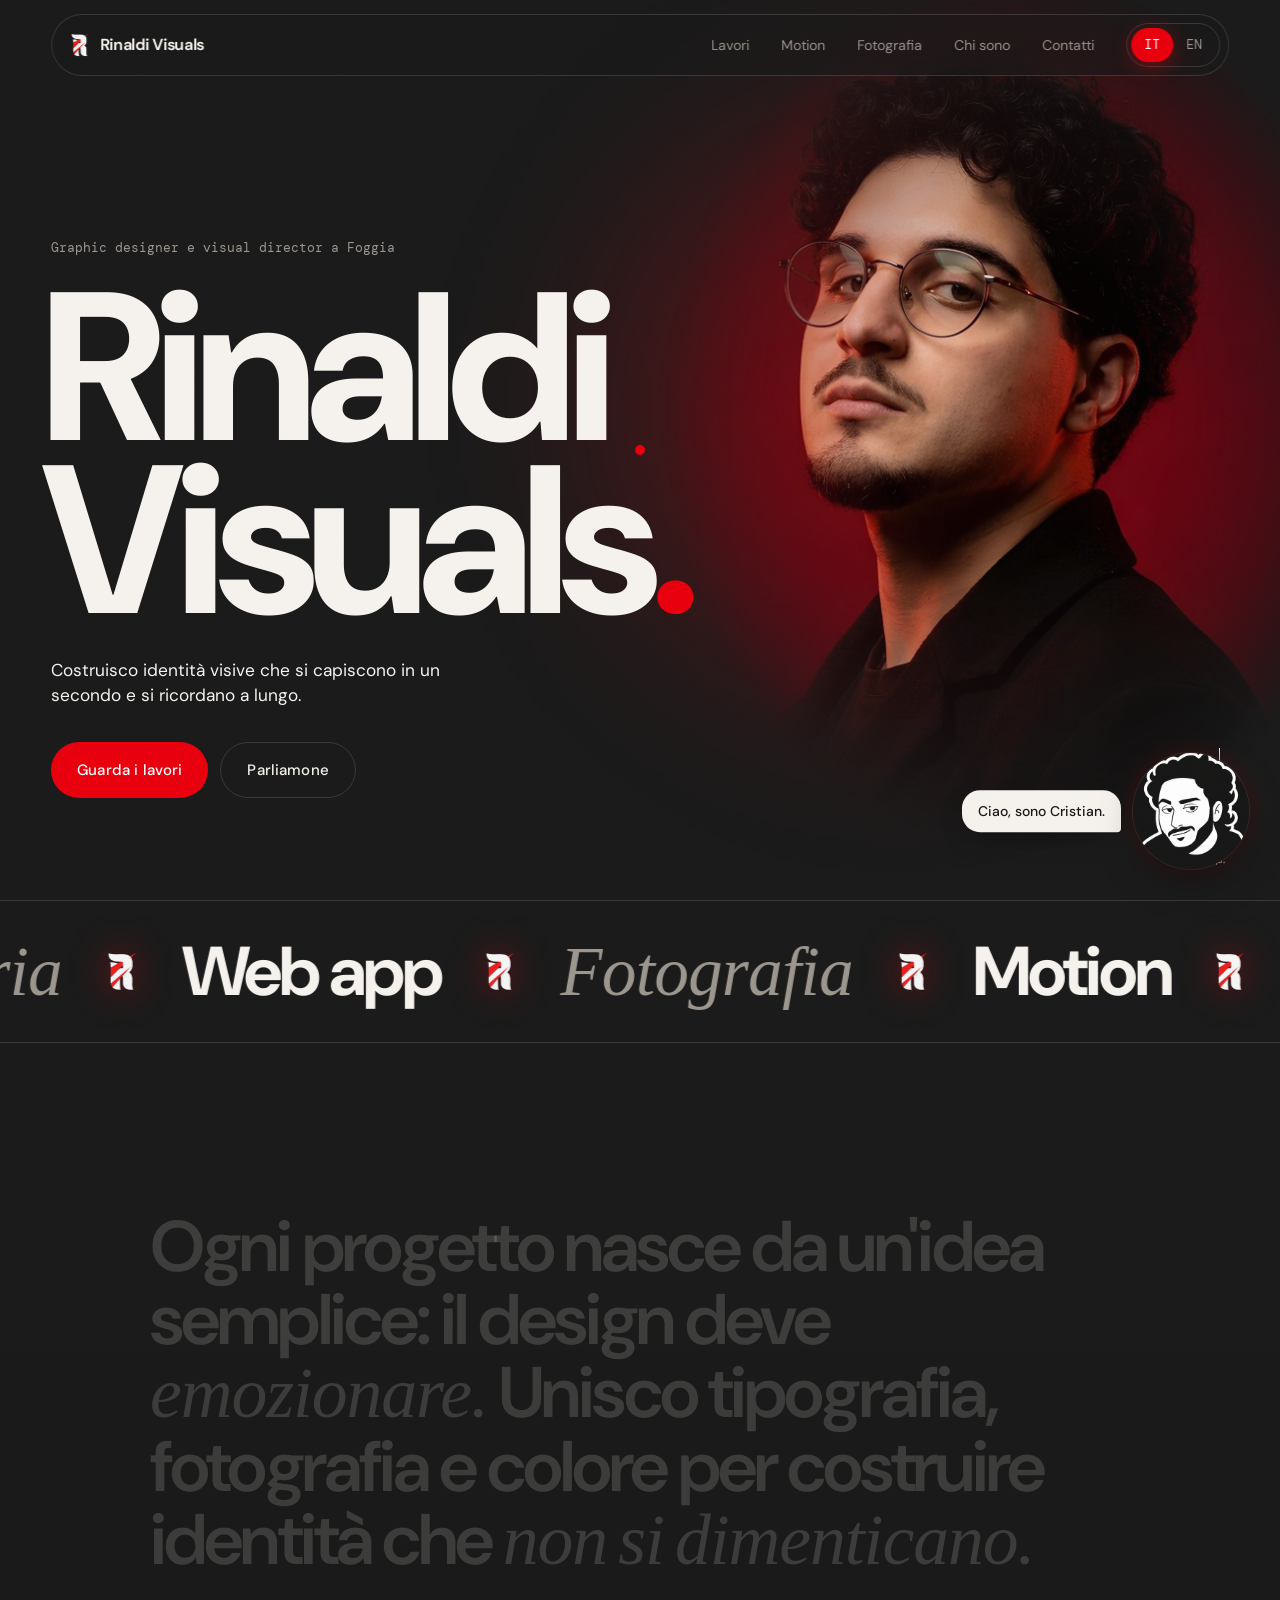
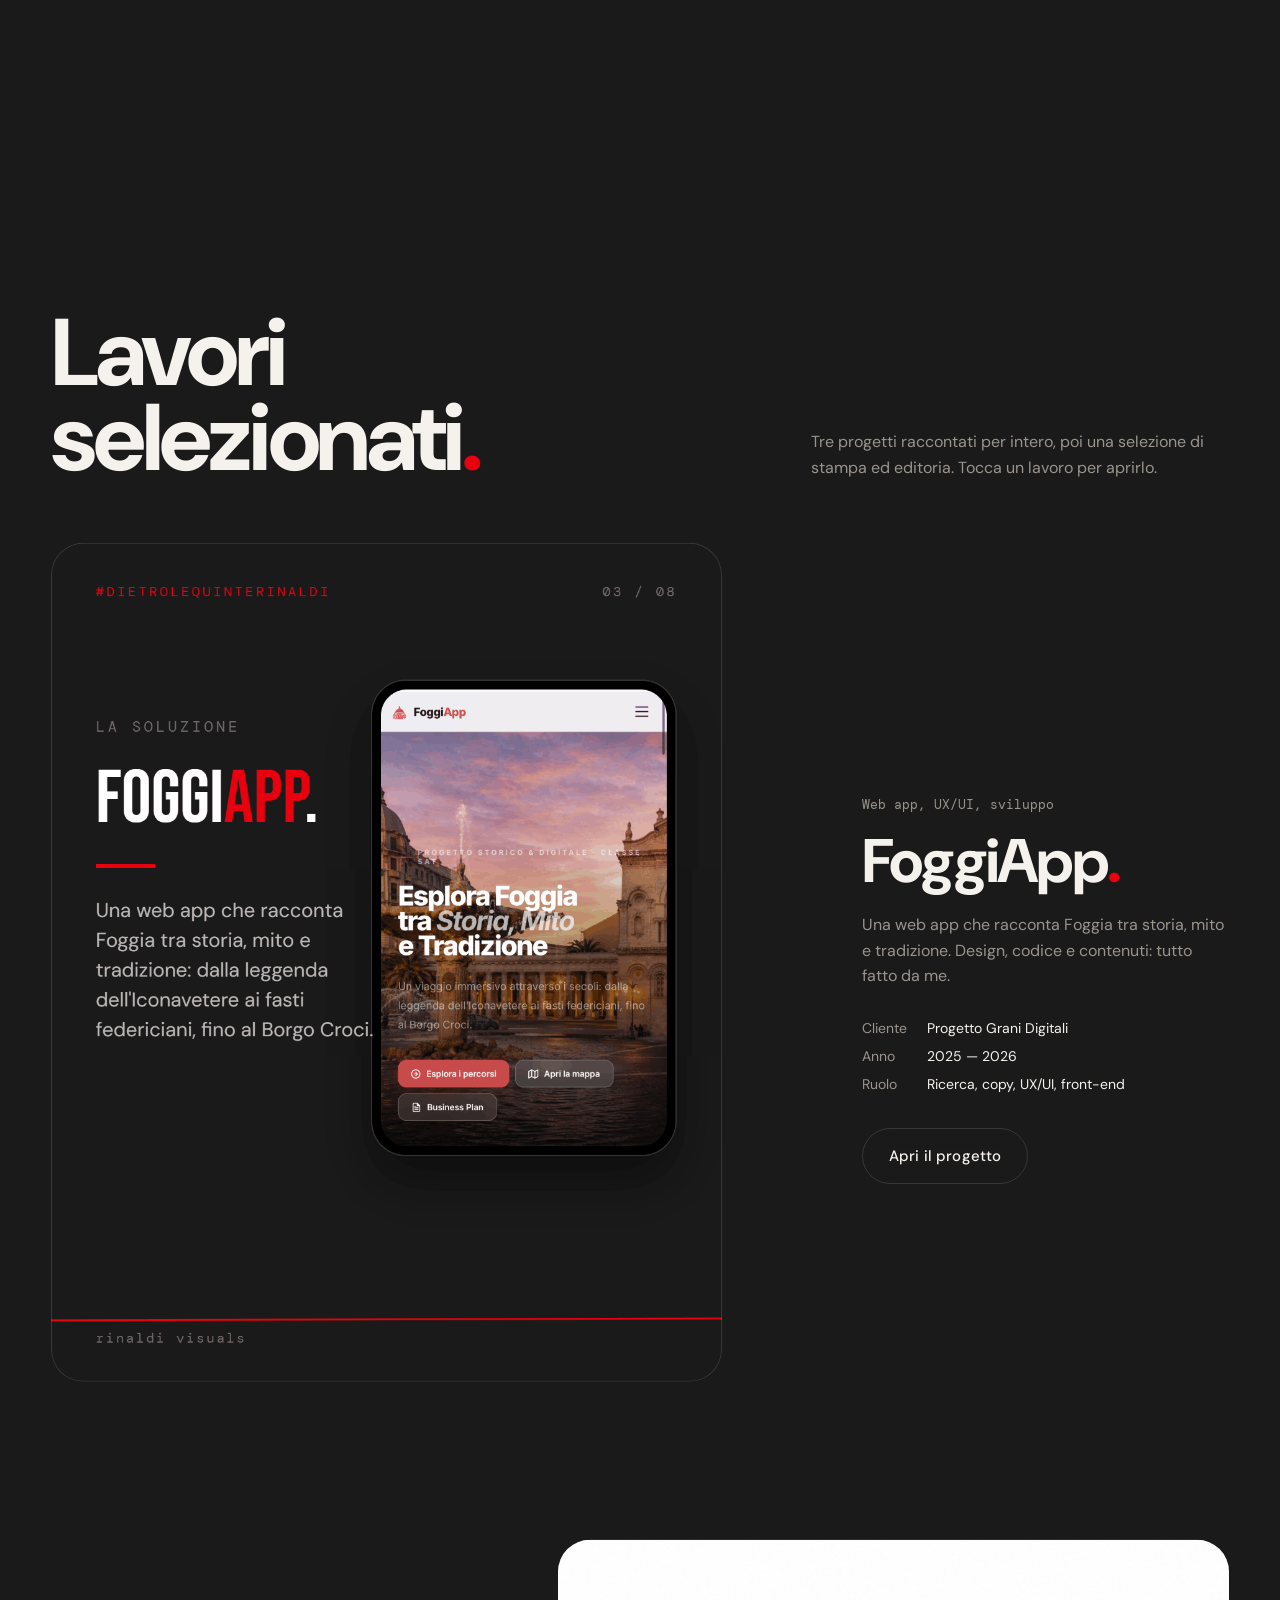
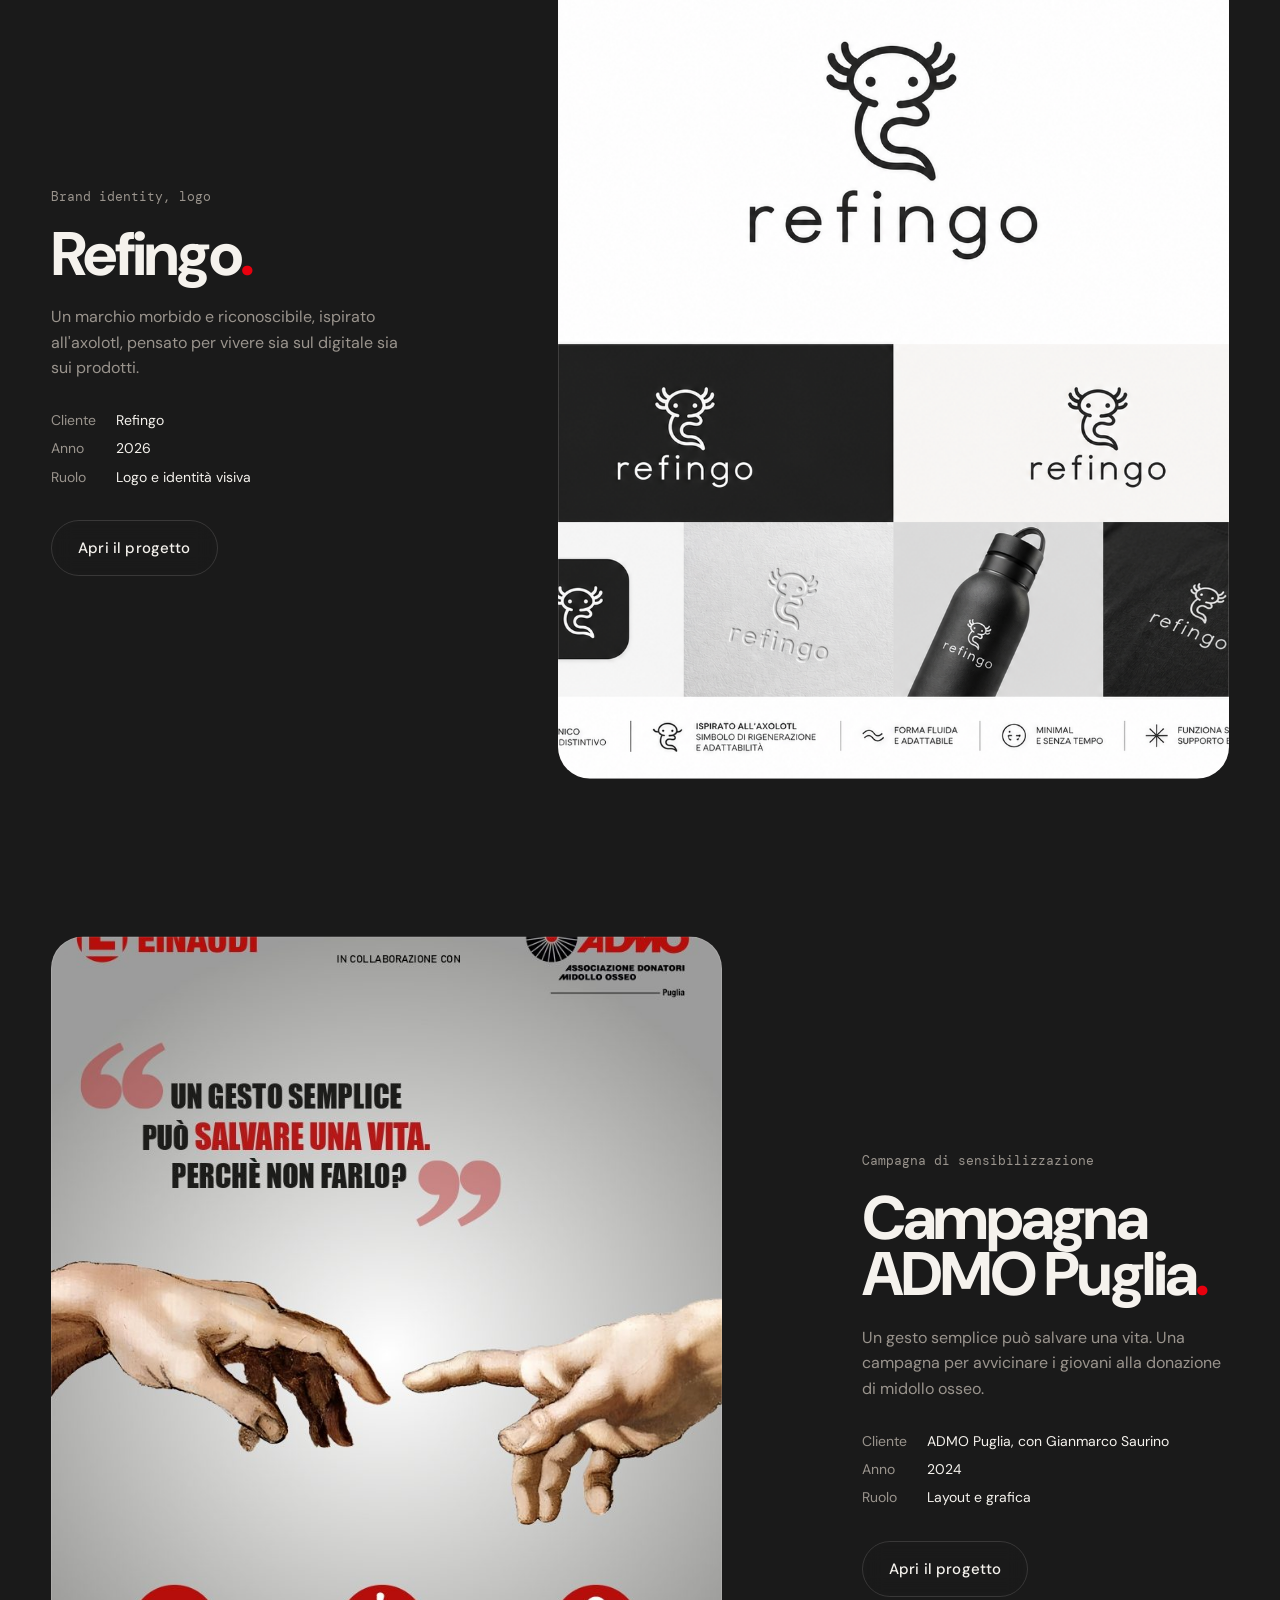
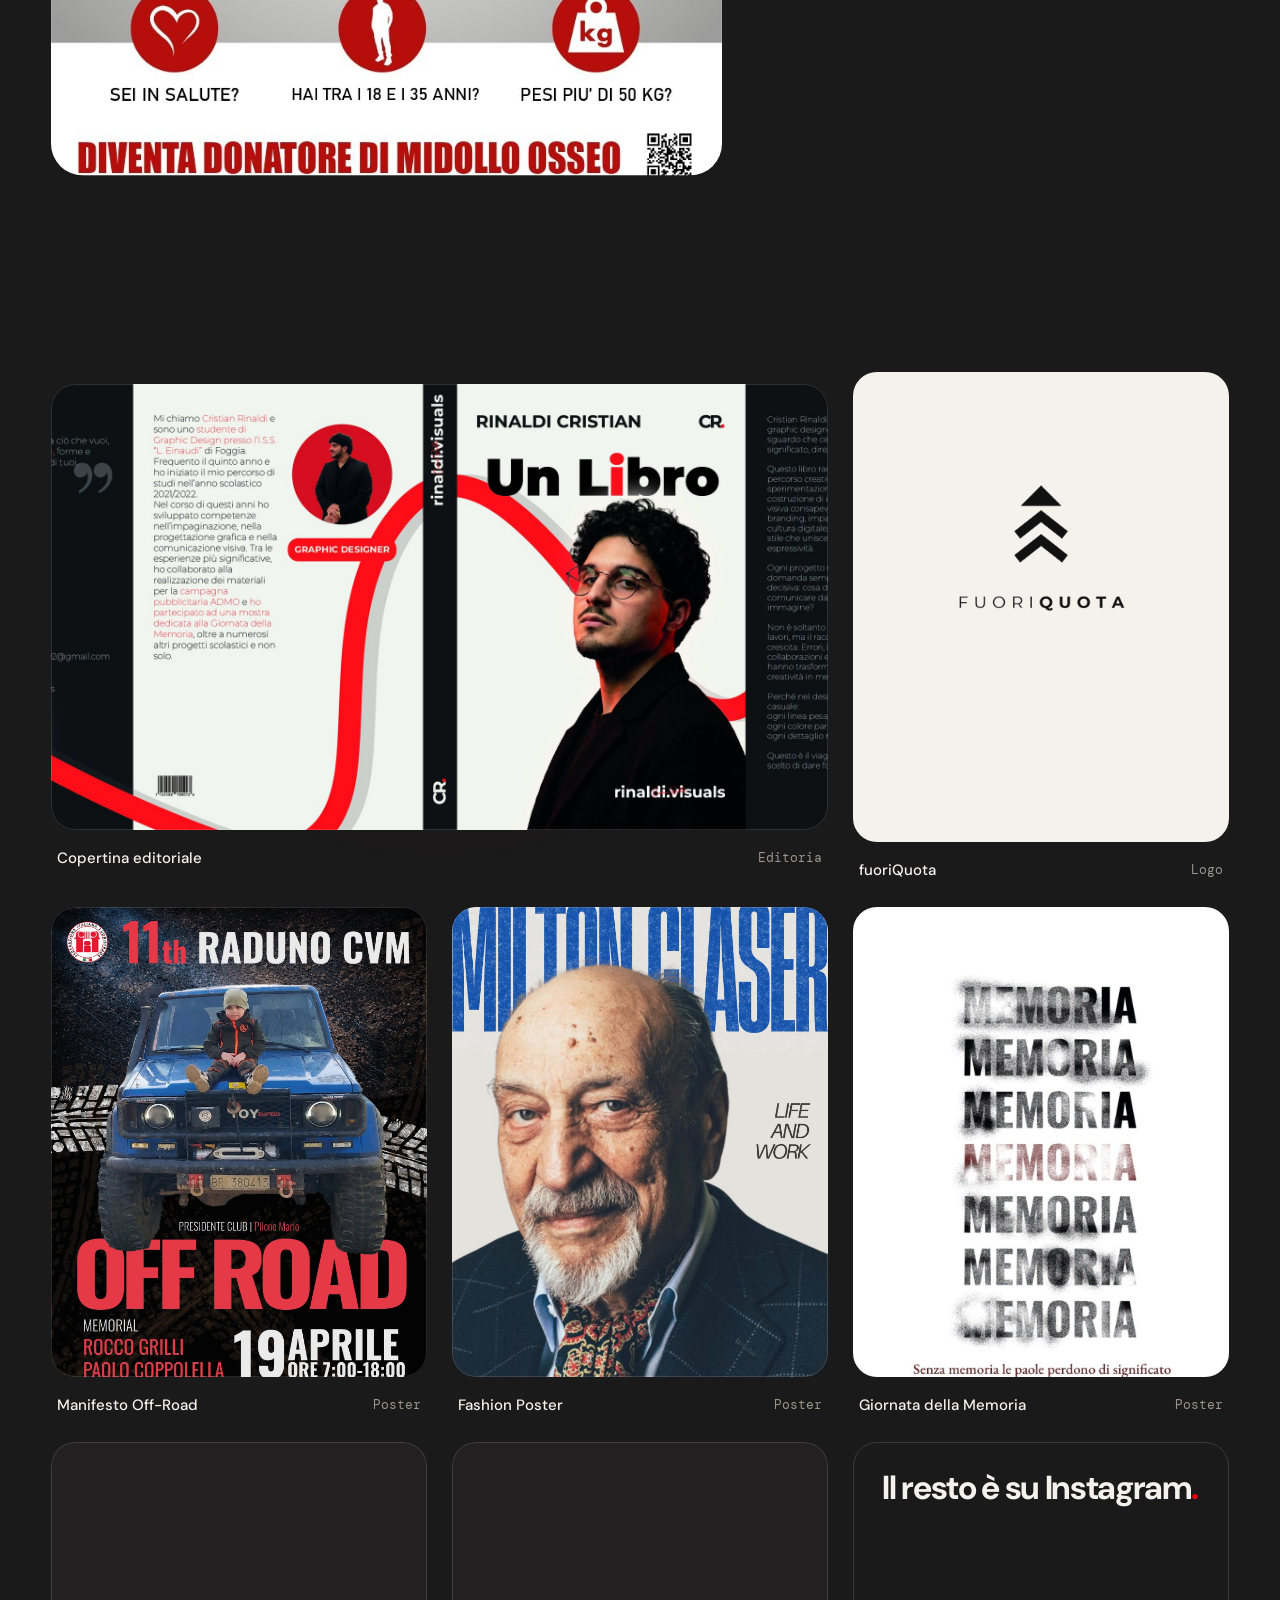
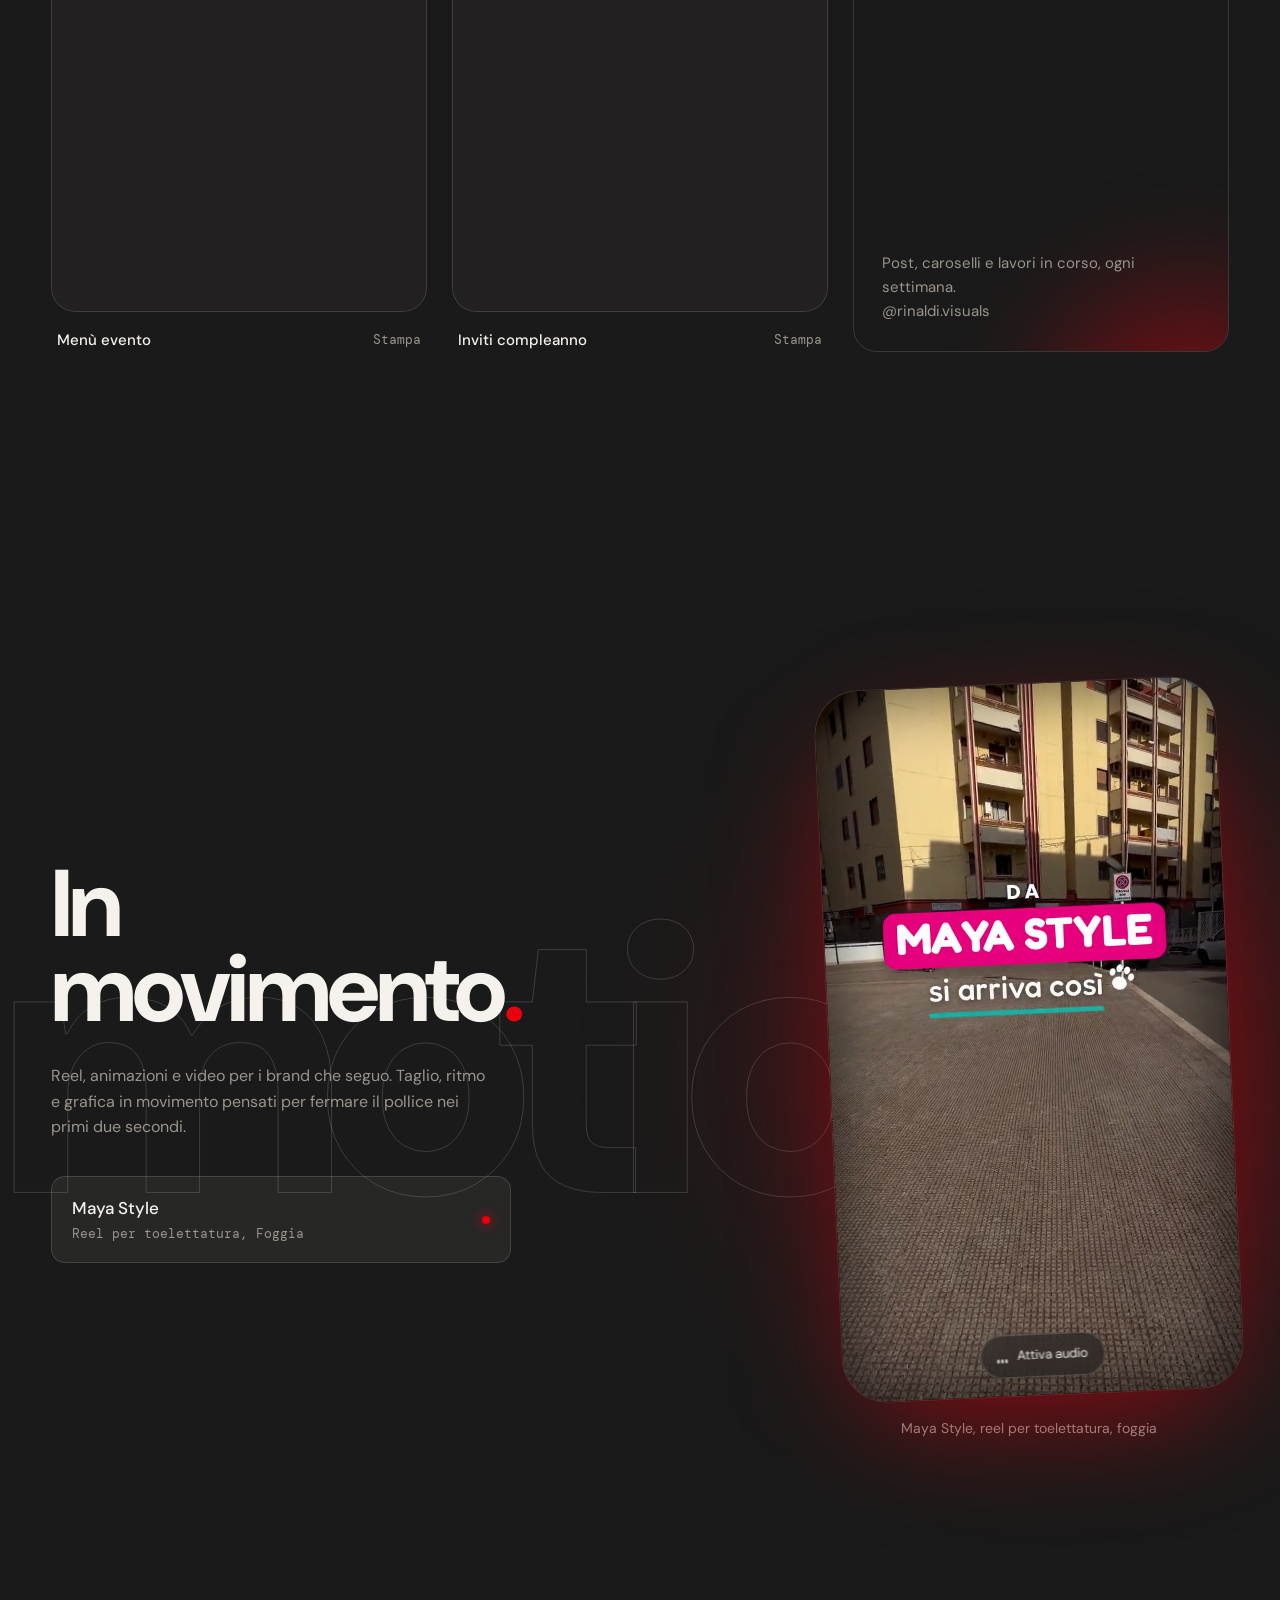
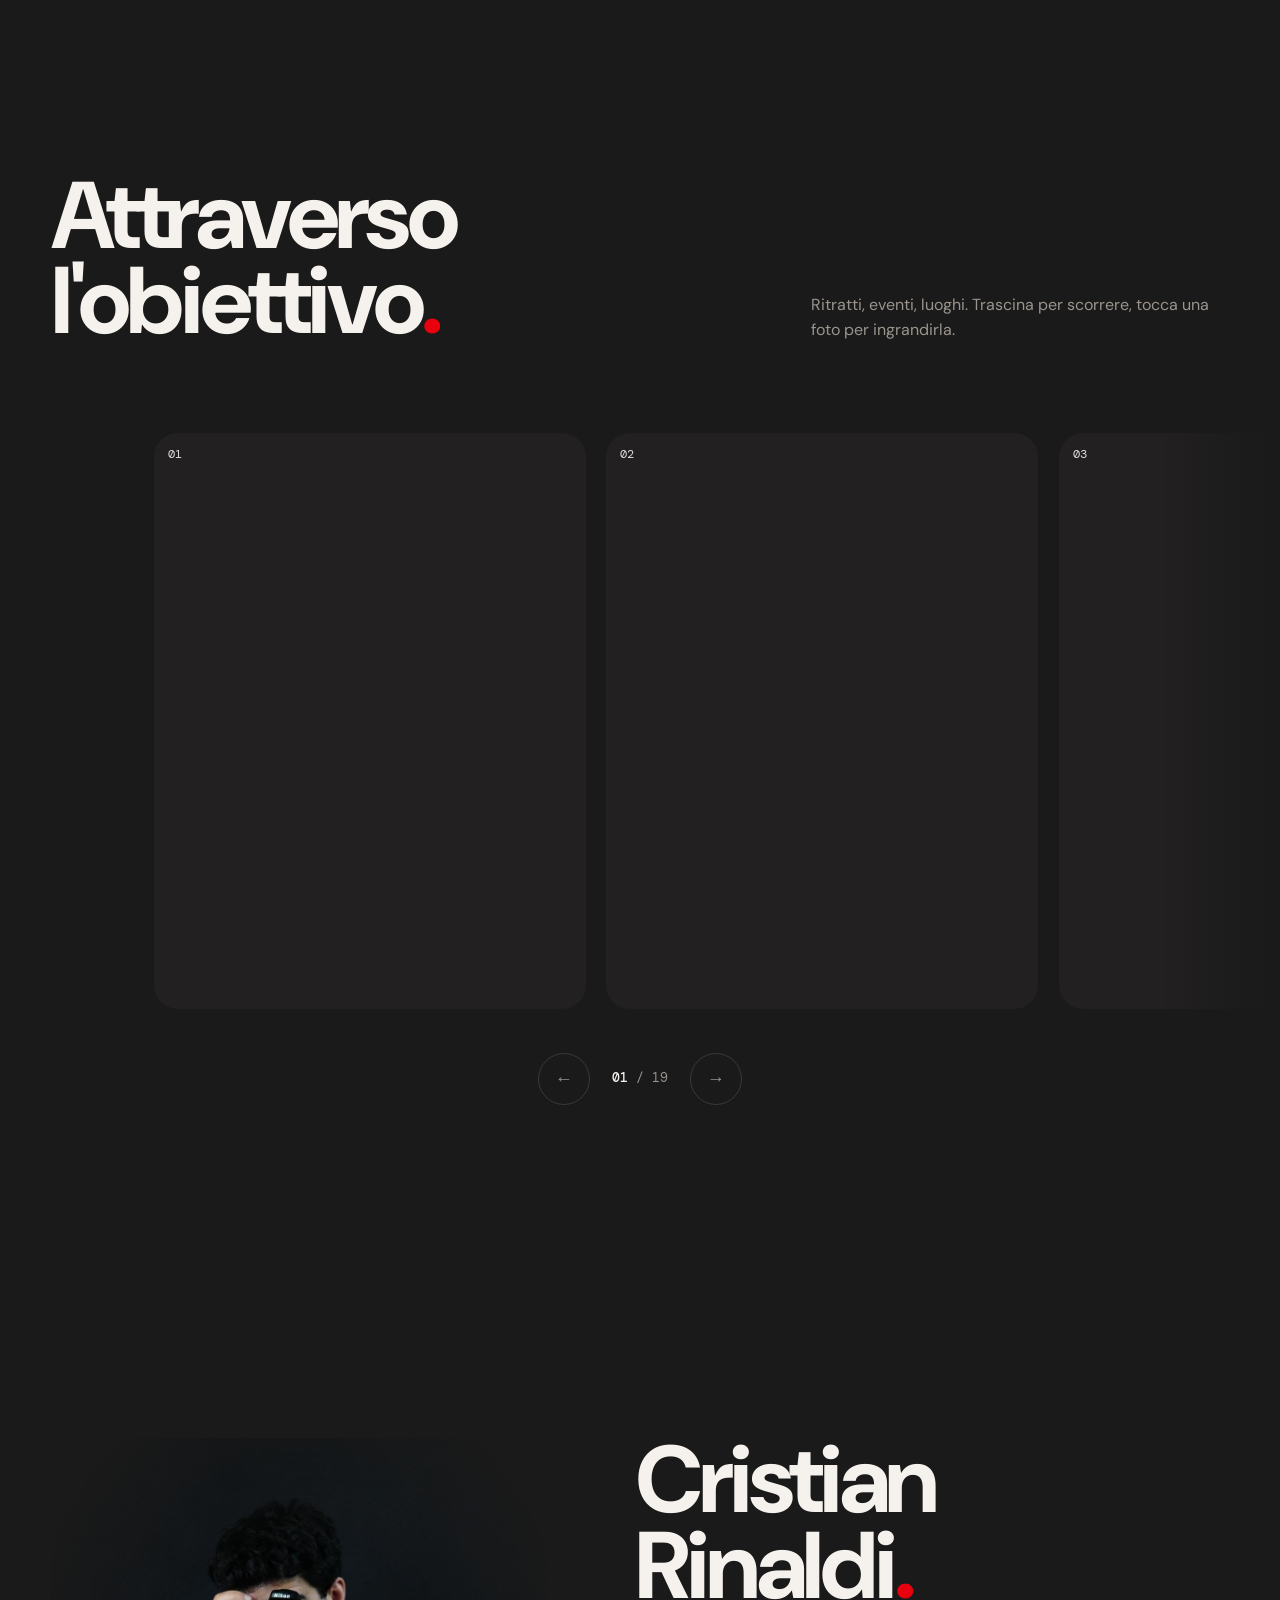
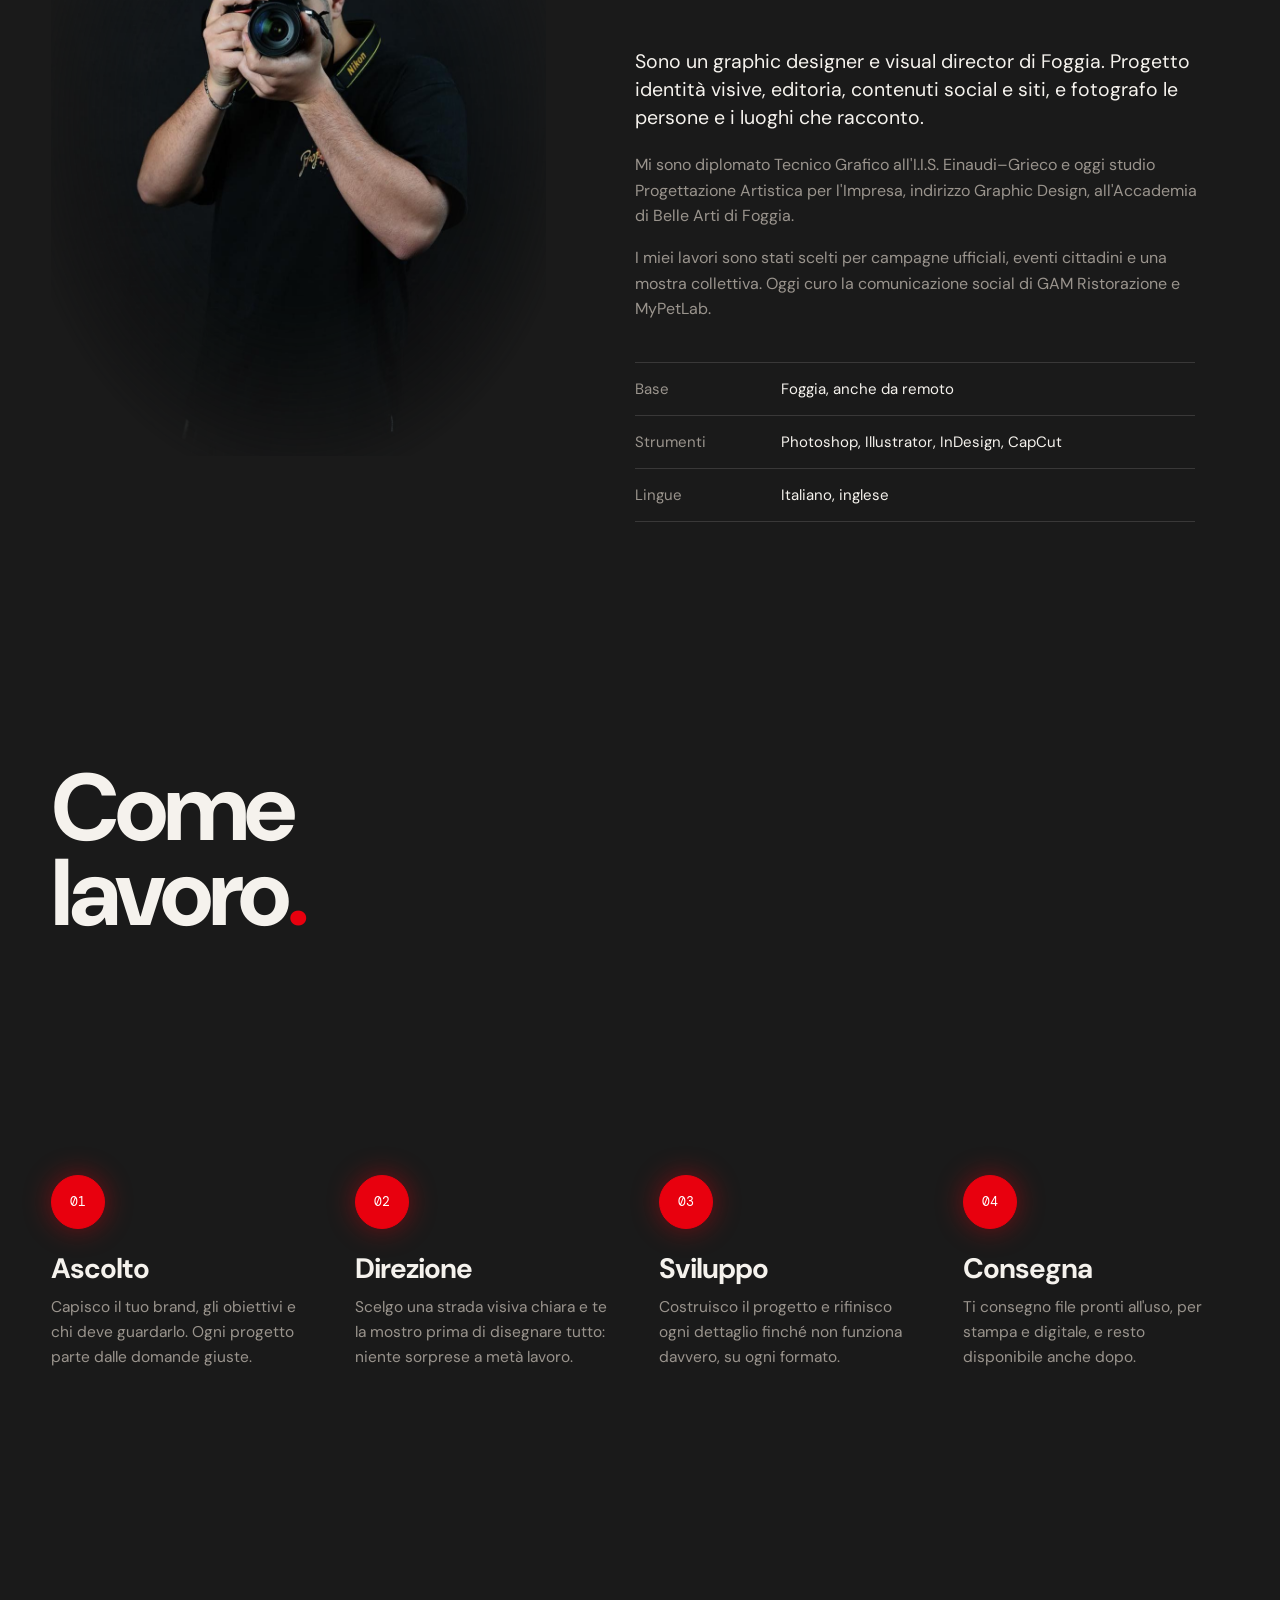
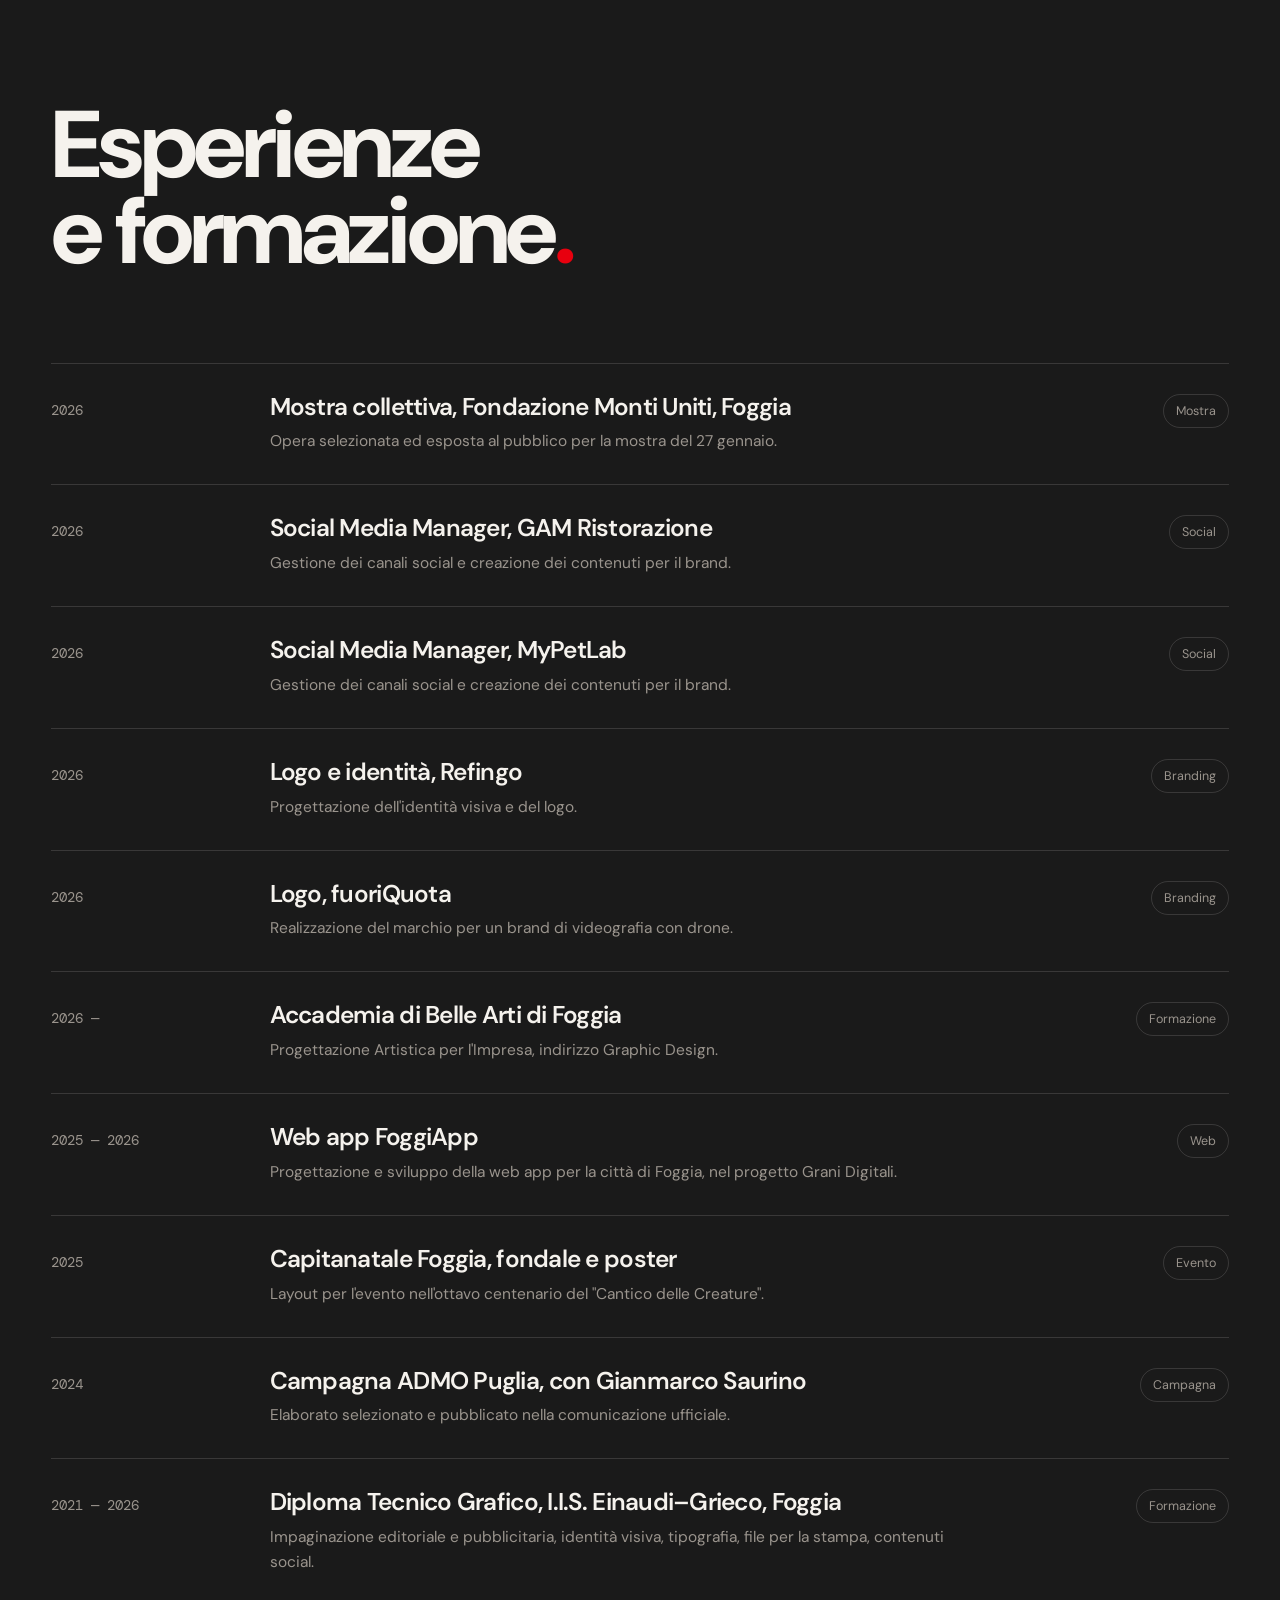
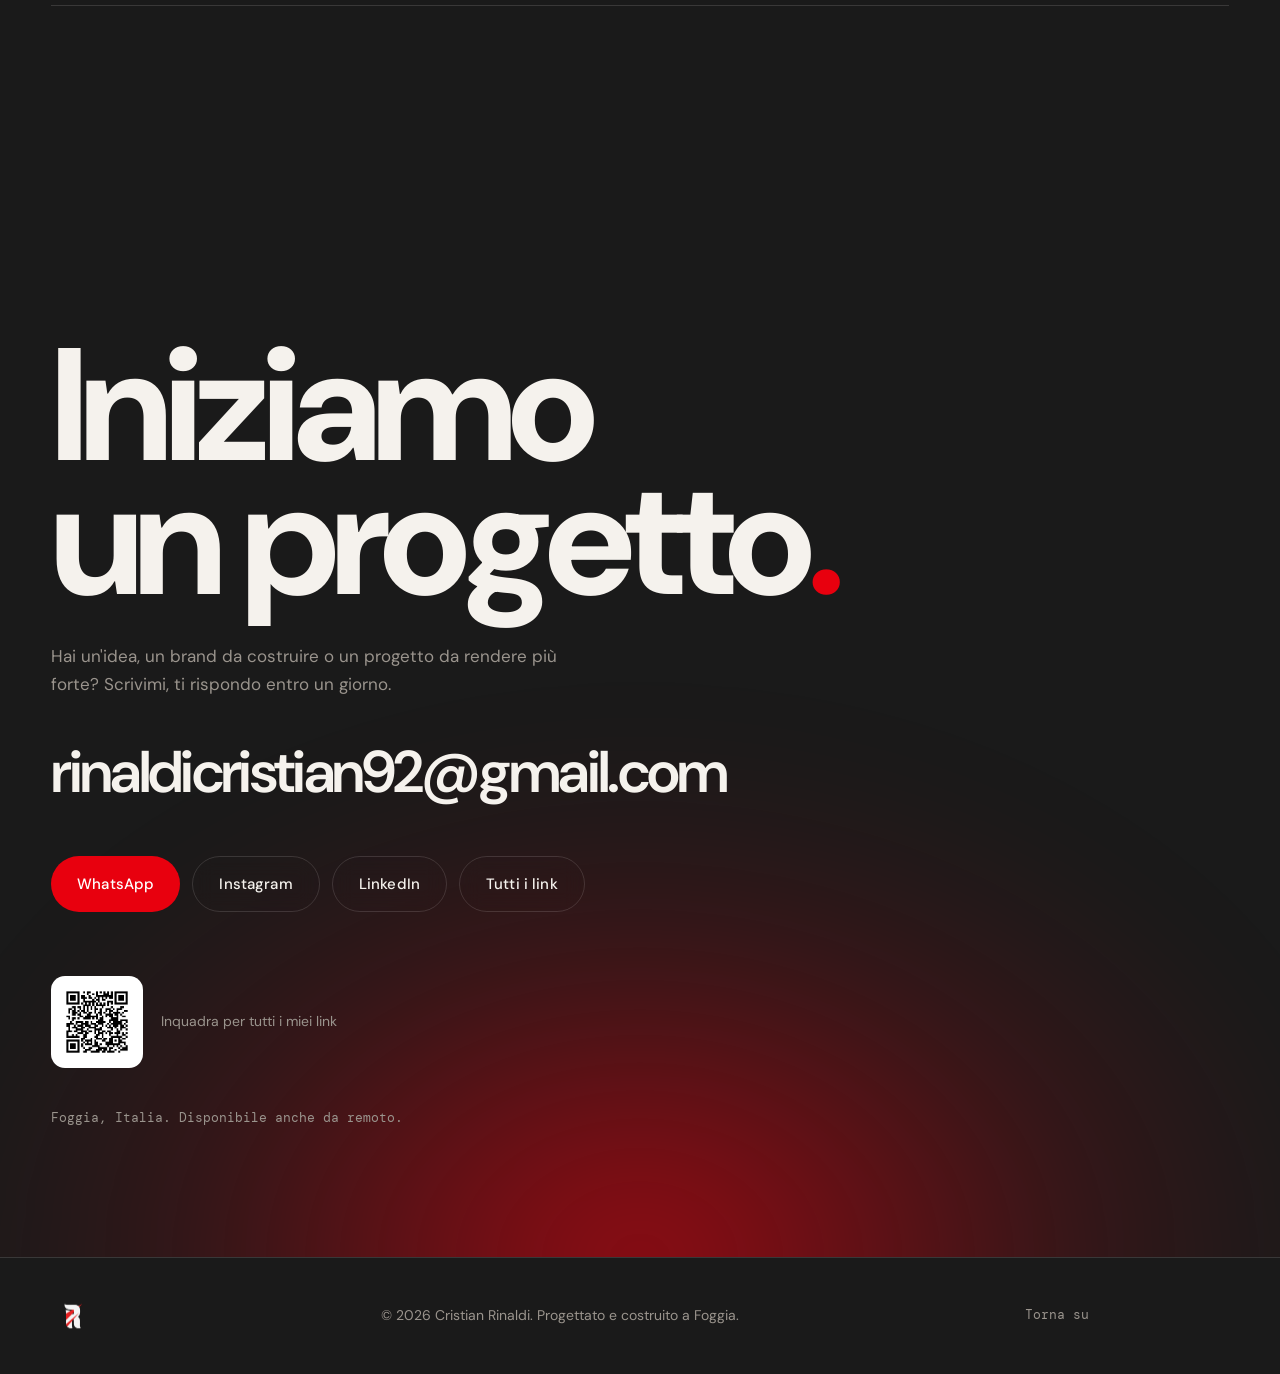
==== commit 7fec86ff: "Nuovo sito portfolio 2026: direzione Luce diffusa - Struttura in index.html, stile in style.css, mot" ====
--- a/index.html
+++ b/index.html
@@ -1,1456 +1,278 @@
 <!DOCTYPE html>
+<!--
+  RINALDI VISUALS — portfolio 2026
+  Direzione: "Luce diffusa" — immagini che vanno a fuoco, linee morbide, rosso come unica fonte di calore.
+  File: index.html (struttura) · style.css (stile) · main.js (motion, lingua, avatar)
+-->
 <html lang="it">
 <head>
-<meta charset="UTF-8"/>
-<meta name="viewport" content="width=device-width, initial-scale=1.0, viewport-fit=cover"/>
-<title>Cristian Rinaldi — Rinaldi Visuals · Graphic Designer &amp; Visual Director</title>
-<meta name="description" content="Cristian Rinaldi — Graphic Designer e Visual Director a Foggia, Puglia. Identità visive, layout editoriali e contenuti social. Portfolio, esperienze e contatti."/>
-<meta name="author" content="Cristian Rinaldi"/>
-<meta property="og:title" content="Cristian Rinaldi — Rinaldi Visuals"/>
-<meta property="og:description" content="Graphic Designer &amp; Visual Director. Identità visive, editoria &amp; stampa, contenuti social."/>
-<meta property="og:type" content="website"/>
-<meta property="og:image" content="assets/ritratto.jpg"/>
-<link rel="icon" href="data:image/svg+xml,<svg xmlns='http://www.w3.org/2000/svg' viewBox='0 0 32 32'><rect width='32' height='32' rx='8' fill='%23000'/><text x='50%25' y='55%25' dominant-baseline='middle' text-anchor='middle' font-family='Helvetica' font-weight='700' font-size='13' fill='%23fff'>R<tspan fill='%23ff3b30'>.</tspan></text></svg>"/>
-<link rel="preconnect" href="https://fonts.googleapis.com"/>
-<link rel="preconnect" href="https://fonts.gstatic.com" crossorigin/>
-<link href="https://fonts.googleapis.com/css2?family=Inter:wght@300;400;500;600;700;800&display=swap" rel="stylesheet"/>
-
-<style>
-/* ════════════════════════════════════════════
-   RINALDI VISUALS — 2026
-   Apple-inspired · minimal · cinematic
-   ════════════════════════════════════════════ */
-:root{
-  --black:#000;
-  --ink:#1d1d1f;
-  --paper:#f5f5f7;
-  --white:#fff;
-  --gray:#86868b;
-  --gray-2:#6e6e73;
-  --hair:rgba(0,0,0,.08);
-  --hair-inv:rgba(255,255,255,.12);
-  --red:#ff3b30;
-  --red-deep:#e62020;
-  --grad:linear-gradient(100deg,#ff6b5e 0%,#ff3b30 40%,#e62020 100%);
-  --font:'Inter',-apple-system,BlinkMacSystemFont,'SF Pro Display','Segoe UI',sans-serif;
-  --ease:cubic-bezier(.16,1,.3,1);
-  --ease-io:cubic-bezier(.4,0,.2,1);
-  --nav-h:52px;
-  --radius:28px;
-}
-*,*::before,*::after{margin:0;padding:0;box-sizing:border-box}
-html{scroll-behavior:smooth;-webkit-text-size-adjust:100%}
-a,button{-webkit-tap-highlight-color:transparent;touch-action:manipulation}
-body{
-  font-family:var(--font);
-  background:var(--black);
-  color:var(--paper);
-  -webkit-font-smoothing:antialiased;
-  text-rendering:optimizeLegibility;
-  overflow-x:hidden;
-}
-img{max-width:100%;display:block}
-a{color:inherit}
-::selection{background:var(--red);color:#fff}
-html.lb-open,body.lb-open{overflow:hidden}
-
-/* ── LOADER ── */
-.loader{
-  position:fixed;inset:0;z-index:2000;background:var(--black);
-  display:flex;align-items:center;justify-content:center;
-  transition:opacity .7s var(--ease-io),visibility .7s;
-}
-.loader.done{opacity:0;visibility:hidden}
-.loader-mark{
-  display:flex;flex-direction:column;align-items:center;gap:1.2rem;
-  opacity:0;animation:loadIn 1s var(--ease) .1s forwards;
-}
-.loader-mark img{width:clamp(64px,10vw,96px);height:auto}
-.loader-mark span{
-  font-size:clamp(.8rem,2vw,1rem);font-weight:700;letter-spacing:.4em;
-  text-transform:uppercase;color:#fff;
-}
-.loader-mark em{font-style:normal;color:var(--red)}
-@keyframes loadIn{from{opacity:0;transform:translateY(14px);filter:blur(8px)}to{opacity:1;transform:none;filter:none}}
-
-/* ── NAV ── */
-.nav{
-  position:fixed;top:0;left:0;right:0;z-index:1000;height:var(--nav-h);
-  display:flex;align-items:center;justify-content:space-between;
-  padding:0 max(22px,4vw);
-  background:rgba(0,0,0,.55);
-  backdrop-filter:saturate(180%) blur(20px);-webkit-backdrop-filter:saturate(180%) blur(20px);
-  border-bottom:1px solid transparent;
-  transition:transform .5s var(--ease),background .4s,border-color .4s;
-}
-.nav.scrolled{background:rgba(0,0,0,.72);border-bottom-color:var(--hair-inv)}
-.nav.hidden{transform:translateY(-100%)}
-.nav-logo{
-  display:flex;align-items:center;gap:10px;text-decoration:none;
-  font-weight:700;font-size:.88rem;letter-spacing:.22em;text-transform:uppercase;color:#fff;
-}
-.nav-logo img{height:30px;width:auto;transition:transform .4s var(--ease)}
-.nav-logo:hover img{transform:scale(1.08) rotate(-3deg)}
-.nav-logo b{color:var(--red);font-size:1.3em;line-height:0}
-@media(max-width:400px){.nav-logo span{display:none}}
-.nav-links{display:flex;gap:clamp(1rem,3vw,2.4rem);list-style:none}
-.nav-links a{
-  font-size:.78rem;font-weight:500;letter-spacing:.02em;text-decoration:none;
-  color:rgba(255,255,255,.72);transition:color .3s;
-}
-.nav-links a:hover{color:#fff}
-.nav-right{display:flex;align-items:center;gap:.9rem}
-.lang-pill{
-  display:flex;border:1px solid var(--hair-inv);border-radius:99px;overflow:hidden;
-}
-.lang-pill button{
-  background:none;border:none;color:rgba(255,255,255,.55);
-  font-family:var(--font);font-size:.66rem;font-weight:700;letter-spacing:.08em;
-  padding:.38rem .7rem;cursor:pointer;transition:background .3s,color .3s;
-}
-.lang-pill button.active{background:#fff;color:#000}
-.nav-cta{
-  font-size:.72rem;font-weight:600;text-decoration:none;color:#000;
-  background:#fff;border-radius:99px;padding:.5rem 1.05rem;
-  transition:background .3s,transform .3s;white-space:nowrap;
-}
-.nav-cta:hover{background:var(--red);color:#fff;transform:scale(1.04)}
-.burger{display:none;background:none;border:none;width:34px;height:34px;position:relative;cursor:pointer}
-.burger span{position:absolute;left:7px;right:7px;height:1.6px;background:#fff;transition:transform .35s var(--ease),opacity .3s}
-.burger span:nth-child(1){top:12px}.burger span:nth-child(2){top:20px}
-.burger.open span:nth-child(1){transform:translateY(4px) rotate(45deg)}
-.burger.open span:nth-child(2){transform:translateY(-4px) rotate(-45deg)}
-@media(max-width:820px){
-  .nav-links,.nav-cta{display:none}
-  .burger{display:block}
-}
-.drawer{
-  position:fixed;inset:0;z-index:990;background:rgba(0,0,0,.92);
-  backdrop-filter:blur(28px);-webkit-backdrop-filter:blur(28px);
-  display:flex;flex-direction:column;justify-content:center;padding:0 9vw;gap:.4rem;
-  opacity:0;visibility:hidden;transition:opacity .45s var(--ease-io),visibility .45s;
-}
-.drawer.open{opacity:1;visibility:visible}
-.drawer a{
-  font-size:clamp(2rem,9vw,3.2rem);font-weight:700;letter-spacing:-.03em;
-  text-decoration:none;color:#fff;padding:.35rem 0;
-  opacity:0;transform:translateY(22px);
-  transition:opacity .5s var(--ease),transform .5s var(--ease),color .3s;
-}
-.drawer.open a{opacity:1;transform:none}
-.drawer.open a:nth-child(2){transition-delay:.06s}
-.drawer.open a:nth-child(3){transition-delay:.12s}
-.drawer.open a:nth-child(4){transition-delay:.18s}
-.drawer.open a:nth-child(5){transition-delay:.24s}
-.drawer a:hover{color:var(--red)}
-.drawer-foot{position:absolute;bottom:7vh;left:9vw;font-size:.72rem;color:var(--gray);letter-spacing:.15em;text-transform:uppercase}
-
-/* ── REVEAL SYSTEM ── */
-.rv{opacity:0;transform:translateY(34px);filter:blur(6px);
-  transition:opacity 1s var(--ease),transform 1s var(--ease),filter 1s var(--ease)}
-.rv.in{opacity:1;transform:none;filter:none}
-.rv-d1{transition-delay:.1s}.rv-d2{transition-delay:.2s}.rv-d3{transition-delay:.3s}.rv-d4{transition-delay:.42s}
-
-/* ── HERO ── */
-.hero{
-  min-height:100svh;position:relative;overflow:hidden;
-  display:flex;flex-direction:column;align-items:center;justify-content:center;
-  text-align:center;padding:calc(var(--nav-h) + 4vh) 6vw 12vh;
-}
-.hero-glow{
-  position:absolute;pointer-events:none;border-radius:50%;
-  will-change:transform;
-}
-.hero-glow.g1{width:70vw;height:70vw;max-width:900px;max-height:900px;left:-20vw;top:-16vw;background:radial-gradient(circle,rgba(230,32,32,.2) 0%,rgba(230,32,32,.08) 38%,transparent 68%);animation:drift1 14s ease-in-out infinite alternate}
-.hero-glow.g2{width:56vw;height:56vw;max-width:760px;max-height:760px;right:-16vw;bottom:-14vw;background:radial-gradient(circle,rgba(255,107,94,.12) 0%,rgba(255,107,94,.05) 38%,transparent 68%);animation:drift2 18s ease-in-out infinite alternate}
-@keyframes drift1{from{transform:translate(0,0) scale(1)}to{transform:translate(6vw,4vh) scale(1.15)}}
-@keyframes drift2{from{transform:translate(0,0) scale(1.1)}to{transform:translate(-5vw,-5vh) scale(.95)}}
-.hero-grain{
-  position:absolute;inset:0;pointer-events:none;opacity:.5;
-  background-image:radial-gradient(rgba(255,255,255,.045) 1px,transparent 1px);
-  background-size:3px 3px;
-  mask-image:radial-gradient(ellipse at center,black 30%,transparent 75%);
-  -webkit-mask-image:radial-gradient(ellipse at center,black 30%,transparent 75%);
-}
-.hero-inner{position:relative;z-index:2;will-change:transform,opacity}
-.hero-logo{
-  width:clamp(70px,9vw,110px);height:auto;margin:0 auto 2rem;
-  filter:drop-shadow(0 14px 40px rgba(230,32,32,.35));
-  animation:logoFloat 6s ease-in-out infinite;
-}
-@keyframes logoFloat{0%,100%{transform:translateY(0)}50%{transform:translateY(-10px)}}
-.hero-eyebrow{
-  display:inline-flex;align-items:center;gap:.55rem;
-  font-size:.72rem;font-weight:600;letter-spacing:.28em;text-transform:uppercase;
-  color:var(--gray);margin-bottom:2.2rem;
-  border:1px solid var(--hair-inv);border-radius:99px;padding:.5rem 1.1rem;
-}
-.hero-eyebrow::before{content:'';width:7px;height:7px;border-radius:50%;background:var(--red);box-shadow:0 0 12px var(--red);animation:pulse 2.4s ease infinite}
-@keyframes pulse{0%,100%{opacity:1}50%{opacity:.35}}
-.hero-h1{
-  font-size:clamp(3.2rem,11.5vw,9.5rem);font-weight:800;letter-spacing:-.045em;line-height:.98;
-  color:#fff;
-}
-.hero-h1 .grad{
-  background:var(--grad);background-size:200% 100%;
-  -webkit-background-clip:text;background-clip:text;color:transparent;
-  animation:gradShift 7s ease infinite;
-}
-@keyframes gradShift{0%,100%{background-position:0% 50%}50%{background-position:100% 50%}}
-.hero-sub{
-  margin:2.2rem auto 0;max-width:34ch;
-  font-size:clamp(1.05rem,2.4vw,1.55rem);font-weight:400;line-height:1.45;
-  color:var(--gray);letter-spacing:-.01em;
-}
-.hero-sub strong{color:#f5f5f7;font-weight:600}
-.hero-btns{display:flex;gap:.9rem;justify-content:center;flex-wrap:wrap;margin-top:2.8rem}
-.btn{
-  display:inline-flex;align-items:center;gap:.5rem;
-  font-size:.92rem;font-weight:600;text-decoration:none;letter-spacing:-.01em;
-  border-radius:99px;padding:.85rem 1.7rem;
-  transition:transform .35s var(--ease),background .3s,color .3s,border-color .3s,box-shadow .35s;
-}
-.btn:active{transform:scale(.97)}
-.btn-solid{background:#fff;color:#000}
-.btn-solid:hover{background:var(--red);color:#fff;transform:scale(1.045);box-shadow:0 12px 40px rgba(230,32,32,.35)}
-.btn-line{border:1px solid var(--hair-inv);color:#fff;background:rgba(255,255,255,.04)}
-.btn-line:hover{border-color:rgba(255,255,255,.4);transform:scale(1.045)}
-.btn svg{width:14px;height:14px;stroke:currentColor;fill:none;stroke-width:2.2;stroke-linecap:round;stroke-linejoin:round}
-.hero-scroll{
-  position:absolute;bottom:4.5vh;left:50%;transform:translateX(-50%);z-index:2;
-  display:flex;flex-direction:column;align-items:center;gap:.6rem;
-  font-size:.62rem;font-weight:600;letter-spacing:.3em;text-transform:uppercase;color:var(--gray);
-}
-.hero-scroll span:last-child{
-  width:1px;height:44px;background:linear-gradient(to bottom,var(--red),transparent);
-  animation:scrollHint 2.2s var(--ease-io) infinite;transform-origin:top;
-}
-@keyframes scrollHint{0%{transform:scaleY(0)}45%,60%{transform:scaleY(1)}100%{transform:scaleY(0);transform-origin:bottom}}
-
-/* ── MARQUEE ── */
-.marquee{
-  border-top:1px solid var(--hair-inv);border-bottom:1px solid var(--hair-inv);
-  overflow:hidden;padding:1.4rem 0;background:var(--black);
-  mask-image:linear-gradient(90deg,transparent,black 12%,black 88%,transparent);
-  -webkit-mask-image:linear-gradient(90deg,transparent,black 12%,black 88%,transparent);
-}
-.marquee-track{display:flex;width:max-content;animation:mq 30s linear infinite}
-.marquee:hover .marquee-track{animation-play-state:paused}
-.marquee-track span{
-  font-size:clamp(.9rem,1.8vw,1.15rem);font-weight:600;letter-spacing:.24em;text-transform:uppercase;
-  color:rgba(255,255,255,.5);padding:0 1.6rem;white-space:nowrap;
-}
-.marquee-track i{font-style:normal;color:var(--red);padding:0}
-@keyframes mq{to{transform:translateX(-50%)}}
-
-/* ── PILLARS (fascia rossa, come il CV) ── */
-.pillars{background:var(--red);padding:clamp(1rem,2.2vw,1.5rem) max(22px,6vw)}
-.pillars-inner{
-  max-width:1200px;margin:0 auto;display:grid;grid-template-columns:repeat(3,1fr);
-  align-items:center;gap:clamp(.7rem,2vw,1.8rem);
-}
-.pillar{display:flex;align-items:center;gap:.8rem;justify-content:center;position:relative;color:#fff}
-.pillar+.pillar::before{
-  content:'';position:absolute;left:calc(-1 * clamp(.35rem,1vw,.9rem));top:10%;bottom:10%;
-  width:1px;background:rgba(255,255,255,.4);
-}
-.pillar b{
-  flex:none;display:grid;place-items:center;width:30px;height:30px;border-radius:50%;
-  background:#fff;color:var(--red);font-size:.68rem;font-weight:800;font-variant-numeric:tabular-nums;
-}
-.pillar span{font-size:clamp(.62rem,1.3vw,.8rem);font-weight:700;letter-spacing:.2em;text-transform:uppercase}
-@media(max-width:760px){
-  .pillars-inner{grid-template-columns:1fr;gap:.65rem}
-  .pillar{justify-content:flex-start}
-  .pillar+.pillar::before{display:none}
-}
-
-/* ── SECTION SHELL ── */
-.sec{padding:clamp(5.5rem,12vw,10rem) max(22px,6vw);position:relative}
-.sec-light{background:var(--paper);color:var(--ink)}
-.sec-dark{background:var(--black);color:var(--paper)}
-.wrap{max-width:1200px;margin:0 auto}
-.kicker{
-  display:block;font-size:.72rem;font-weight:700;letter-spacing:.3em;text-transform:uppercase;
-  color:var(--red);margin-bottom:1.4rem;
-}
-.h2{
-  font-size:clamp(2.2rem,6vw,4.4rem);font-weight:800;letter-spacing:-.04em;line-height:1.04;
-}
-.sec-light .h2{color:var(--ink)}
-.h2 .soft{color:var(--gray)}
-
-/* ── STATEMENT (scroll-fill words) ── */
-.statement{
-  max-width:1000px;margin:0 auto;
-  font-size:clamp(1.7rem,4.6vw,3.4rem);font-weight:700;letter-spacing:-.035em;line-height:1.22;
-}
-.statement .w{color:rgba(29,29,31,.16);transition:color .35s linear}
-.statement .w.lit{color:var(--ink)}
-.statement .w.accent.lit{color:var(--red-deep)}
-
-/* ── ABOUT ── */
-.about-grid{
-  display:grid;grid-template-columns:1fr 1.15fr;gap:clamp(2.5rem,6vw,5.5rem);
-  align-items:center;margin-top:clamp(2.5rem,5vw,4rem);
-}
-@media(max-width:860px){.about-grid{grid-template-columns:1fr}}
-.about-photo{position:relative;border-radius:var(--radius);overflow:hidden;aspect-ratio:4/5;
-  box-shadow:0 30px 80px rgba(0,0,0,.18)}
-.about-photo img{width:100%;height:100%;object-fit:cover;transform:scale(1.06);transition:transform 1.4s var(--ease)}
-.about-photo:hover img{transform:scale(1.01)}
-.about-photo::after{
-  content:'';position:absolute;inset:0;
-  background:linear-gradient(to top,rgba(0,0,0,.28),transparent 45%);
-}
-.about-badge{
-  position:absolute;left:1.2rem;bottom:1.2rem;z-index:2;
-  background:rgba(255,255,255,.14);backdrop-filter:blur(14px);-webkit-backdrop-filter:blur(14px);
-  border:1px solid rgba(255,255,255,.25);border-radius:16px;
-  color:#fff;padding:.7rem 1rem;font-size:.72rem;font-weight:600;letter-spacing:.05em;line-height:1.5;
-}
-.about-badge b{display:block;font-size:.85rem;letter-spacing:.02em}
-.about-text p{
-  font-size:clamp(1rem,1.6vw,1.18rem);line-height:1.7;color:var(--gray-2);
-  margin-bottom:1.3rem;letter-spacing:-.01em;
-}
-.about-text p strong{color:var(--ink);font-weight:600}
-.cv-btn{
-  display:inline-flex;align-items:center;gap:.55rem;margin-top:.6rem;
-  font-size:.9rem;font-weight:600;color:var(--ink);text-decoration:none;
-  border:1px solid rgba(0,0,0,.18);border-radius:99px;padding:.75rem 1.5rem;
-  transition:background .3s,color .3s,transform .3s,border-color .3s;
-}
-.cv-btn:hover{background:var(--ink);color:#fff;transform:scale(1.04)}
-.cv-btn svg{width:14px;height:14px;stroke:currentColor;fill:none;stroke-width:2;stroke-linecap:round;stroke-linejoin:round}
-.facts{display:grid;grid-template-columns:repeat(2,minmax(0,1fr));gap:.8rem;margin:1.9rem 0 .5rem}
-.facts div{background:#fff;border:1px solid var(--hair);border-radius:16px;padding:.9rem 1.1rem}
-.facts dt{font-size:.6rem;font-weight:700;letter-spacing:.22em;text-transform:uppercase;color:var(--gray);margin-bottom:.35rem}
-.facts dd{font-size:.92rem;font-weight:600;color:var(--ink);letter-spacing:-.01em;line-height:1.45}
-@media(max-width:480px){.facts{grid-template-columns:1fr}}
-
-/* ── WORKS ── */
-.works-head{display:flex;align-items:flex-end;justify-content:space-between;gap:2rem;flex-wrap:wrap;margin-bottom:clamp(2.5rem,5vw,4rem)}
-.works-note{font-size:.9rem;color:var(--gray);max-width:32ch;line-height:1.6}
-.works-note a{color:#fff;text-decoration:none;border-bottom:1px solid var(--red);transition:color .3s}
-.works-note a:hover{color:var(--red)}
-.works-grid{
-  display:grid;grid-template-columns:repeat(6,1fr);gap:clamp(.8rem,1.6vw,1.4rem);
-}
-.work{
-  position:relative;border-radius:var(--radius);overflow:hidden;cursor:pointer;
-  background:#101012;border:1px solid rgba(255,255,255,.06);
-  transition:transform .6s var(--ease),box-shadow .6s var(--ease);
-  aspect-ratio:4/3;
-}
-.work:hover{transform:translateY(-6px);box-shadow:0 30px 70px rgba(0,0,0,.55)}
-.work.big{grid-column:span 4;aspect-ratio:16/10}
-.work.mid{grid-column:span 2;aspect-ratio:auto}
-.work.third{grid-column:span 2}
-@media(max-width:760px){
-  .work.big,.work.mid,.work.third{grid-column:span 6;aspect-ratio:4/3}
-}
-.work img{
-  position:absolute;inset:0;width:100%;height:100%;object-fit:cover;
-  transition:transform 1.2s var(--ease),filter .6s;
-}
-.work:hover img{transform:scale(1.055)}
-.work::after{
-  content:'';position:absolute;inset:0;
-  background:linear-gradient(to top,rgba(0,0,0,.72) 0%,transparent 42%);
-  opacity:.9;transition:opacity .5s;
-}
-.work-meta{
-  position:absolute;left:1.4rem;right:1.4rem;bottom:1.25rem;z-index:2;
-  display:flex;align-items:flex-end;justify-content:space-between;gap:1rem;
-}
-.work-meta h3{font-size:clamp(1rem,1.8vw,1.3rem);font-weight:700;letter-spacing:-.02em;color:#fff}
-.work-meta span{font-size:.66rem;font-weight:600;letter-spacing:.18em;text-transform:uppercase;color:rgba(255,255,255,.6)}
-.work-plus{
-  width:38px;height:38px;flex-shrink:0;border-radius:50%;
-  background:rgba(255,255,255,.14);backdrop-filter:blur(10px);-webkit-backdrop-filter:blur(10px);
-  border:1px solid rgba(255,255,255,.22);
-  display:flex;align-items:center;justify-content:center;
-  color:#fff;font-size:1.1rem;font-weight:300;
-  transition:background .35s,transform .5s var(--ease);
-}
-.work:hover .work-plus{background:var(--red);border-color:var(--red);transform:rotate(90deg)}
-
-/* ── GALLERY (photography) ── */
-.gal-head{display:flex;align-items:flex-end;justify-content:space-between;gap:2rem;flex-wrap:wrap;margin-bottom:clamp(2rem,4vw,3rem)}
-.gal-ctrl{display:flex;align-items:center;gap:.8rem}
-.gal-count{font-size:.82rem;font-weight:600;color:var(--gray);font-variant-numeric:tabular-nums;letter-spacing:.1em}
-.gal-count b{color:#fff}
-.gal-btn{
-  width:46px;height:46px;border-radius:50%;border:1px solid var(--hair-inv);
-  background:rgba(255,255,255,.05);color:#fff;cursor:pointer;
-  display:flex;align-items:center;justify-content:center;
-  transition:background .3s,border-color .3s,transform .3s,opacity .3s;
-}
-.gal-btn:hover{background:var(--red);border-color:var(--red);transform:scale(1.06)}
-.gal-btn:disabled{opacity:.28;pointer-events:none}
-.gal-btn svg{width:17px;height:17px;stroke:currentColor;fill:none;stroke-width:2.2;stroke-linecap:round;stroke-linejoin:round}
-.gal{
-  display:flex;gap:clamp(.8rem,1.5vw,1.3rem);
-  overflow-x:auto;scroll-snap-type:x mandatory;
-  padding:.4rem max(22px,6vw) 2.2rem;
-  scrollbar-width:none;-ms-overflow-style:none;
-  cursor:grab;
-}
-.gal.dragging{cursor:grabbing;scroll-snap-type:none}
-.gal::-webkit-scrollbar{display:none}
-.gal-item{
-  position:relative;flex:0 0 auto;scroll-snap-align:center;
-  width:clamp(230px,30vw,380px);aspect-ratio:3/4;
-  border-radius:calc(var(--radius) - 6px);overflow:hidden;
-  border:1px solid rgba(255,255,255,.07);
-}
-.gal-item img{
-  width:100%;height:100%;object-fit:cover;
-  transition:transform 1.1s var(--ease);
-}
-.gal-item:hover img{transform:scale(1.05)}
-.gal-item .num{
-  position:absolute;top:1rem;left:1.1rem;z-index:2;
-  font-size:.66rem;font-weight:700;letter-spacing:.2em;color:rgba(255,255,255,.85);
-  background:rgba(0,0,0,.35);backdrop-filter:blur(8px);-webkit-backdrop-filter:blur(8px);
-  padding:.3rem .6rem;border-radius:99px;
-}
-.gal-bar{
-  height:2px;background:rgba(255,255,255,.1);border-radius:99px;
-  margin:0 max(22px,6vw);overflow:hidden;
-}
-.gal-bar i{display:block;height:100%;width:0;background:var(--grad);border-radius:99px;transition:width .25s var(--ease-io)}
-
-/* ── PROCESS ── */
-.proc-grid{
-  display:grid;grid-template-columns:repeat(3,1fr);gap:clamp(.9rem,1.6vw,1.4rem);
-  margin-top:clamp(2.5rem,5vw,4rem);
-}
-@media(max-width:820px){.proc-grid{grid-template-columns:1fr}}
-.proc{
-  background:#fff;border-radius:var(--radius);padding:clamp(1.8rem,3.4vw,2.8rem);
-  border:1px solid var(--hair);position:relative;overflow:hidden;
-  transition:transform .5s var(--ease),box-shadow .5s var(--ease);
-}
-.proc:hover{transform:translateY(-6px);box-shadow:0 26px 60px rgba(0,0,0,.1)}
-.proc-num{
-  font-size:.72rem;font-weight:700;letter-spacing:.24em;color:var(--red);
-  display:inline-block;margin-bottom:2.6rem;
-  border:1px solid rgba(230,32,32,.25);border-radius:99px;padding:.4rem .8rem;
-}
-.proc h3{font-size:clamp(1.2rem,2vw,1.5rem);font-weight:700;letter-spacing:-.025em;color:var(--ink);margin-bottom:.7rem}
-.proc p{font-size:.95rem;line-height:1.65;color:var(--gray-2)}
-
-/* ── JOURNEY ── */
-.tl{margin-top:clamp(2.5rem,5vw,4rem);border-top:1px solid var(--hair-inv)}
-.tl-item{
-  display:grid;grid-template-columns:170px 1fr auto;gap:1.6rem;align-items:baseline;
-  padding:clamp(1.4rem,2.6vw,2rem) .4rem;border-bottom:1px solid var(--hair-inv);
-  transition:background .35s,padding-left .35s var(--ease);
-}
-.tl-item:hover{background:rgba(255,255,255,.03);padding-left:1.2rem}
-.tl-year{font-size:.85rem;font-weight:700;letter-spacing:.12em;color:var(--red);font-variant-numeric:tabular-nums}
-.tl-body h3{font-size:clamp(1.1rem,2.2vw,1.55rem);font-weight:700;letter-spacing:-.025em;color:#fff;margin-bottom:.35rem}
-.tl-body p{font-size:.92rem;line-height:1.65;color:var(--gray);max-width:62ch}
-.tl-tag{
-  font-size:.62rem;font-weight:700;letter-spacing:.2em;text-transform:uppercase;
-  color:rgba(255,255,255,.55);border:1px solid var(--hair-inv);border-radius:99px;
-  padding:.38rem .8rem;white-space:nowrap;
-}
-@media(max-width:720px){
-  .tl-item{grid-template-columns:1fr;gap:.5rem}
-  .tl-tag{display:none}
-}
-/* ── COMPETENZE ── */
-.skills{
-  margin-top:clamp(2.6rem,5vw,4rem);background:rgba(255,255,255,.03);
-  border:1px solid var(--hair-inv);border-radius:var(--radius);
-  padding:clamp(1.8rem,3.4vw,2.8rem);
-}
-.skills h3{
-  font-size:.72rem;font-weight:700;letter-spacing:.3em;text-transform:uppercase;
-  color:var(--red);margin-bottom:1.5rem;
-}
-.skill-tags{display:flex;flex-wrap:wrap;gap:.6rem}
-.skill-tags span{
-  font-size:.82rem;font-weight:500;color:rgba(255,255,255,.75);
-  border:1px solid var(--hair-inv);border-radius:99px;padding:.55rem 1.05rem;
-  transition:background .3s,border-color .3s,color .3s;
-}
-.skill-tags span:hover{background:rgba(255,255,255,.06);border-color:rgba(255,255,255,.38);color:#fff}
-.skill-tags span.tool{color:#fff;border-color:rgba(255,59,48,.55)}
-.skill-tags span.tool:hover{background:rgba(255,59,48,.14);border-color:var(--red)}
-
-/* ── LINKTREE ── */
-.link-card{
-  position:relative;border-radius:calc(var(--radius) + 8px);overflow:hidden;
-  background:
-    radial-gradient(120% 160% at 15% 0%,rgba(230,32,32,.32),transparent 55%),
-    radial-gradient(110% 150% at 90% 100%,rgba(255,107,94,.16),transparent 55%),
-    #0a0a0c;
-  border:1px solid rgba(255,255,255,.09);
-  padding:clamp(3rem,7vw,5.5rem) clamp(1.8rem,5vw,4.5rem);
-  display:grid;grid-template-columns:1.4fr auto;gap:clamp(2rem,5vw,4rem);align-items:center;
-}
-@media(max-width:820px){.link-card{grid-template-columns:1fr;text-align:center;justify-items:center}}
-.link-card h2{
-  font-size:clamp(2rem,5.4vw,3.8rem);font-weight:800;letter-spacing:-.04em;line-height:1.05;color:#fff;
-  margin-bottom:1.1rem;
-}
-.link-card h2 .grad{background:var(--grad);-webkit-background-clip:text;background-clip:text;color:transparent}
-.link-card p{font-size:clamp(.95rem,1.7vw,1.15rem);color:var(--gray);line-height:1.6;max-width:44ch;margin-bottom:2rem}
-.qr-tile{
-  background:#fff;border-radius:24px;padding:1.1rem;
-  box-shadow:0 24px 70px rgba(0,0,0,.5);
-  transform:rotate(2.5deg);transition:transform .6s var(--ease);
-}
-.qr-tile:hover{transform:rotate(0deg) scale(1.04)}
-.qr-tile img{width:clamp(140px,18vw,200px);height:auto;image-rendering:pixelated;border-radius:10px}
-.qr-tile figcaption{
-  text-align:center;font-size:.62rem;font-weight:700;letter-spacing:.18em;text-transform:uppercase;
-  color:#555;padding-top:.7rem;
-}
-
-/* ── CONTACT ── */
-.contact{text-align:center}
-.contact .h2{margin-bottom:1.4rem}
-.contact-sub{font-size:clamp(1rem,2vw,1.3rem);color:var(--gray-2);max-width:46ch;margin:0 auto 2.6rem;line-height:1.6}
-.contact-mail{
-  display:inline-block;text-decoration:none;
-  font-size:clamp(1.15rem,4.5vw,2.6rem);font-weight:700;letter-spacing:-.03em;color:var(--ink);
-  position:relative;padding-bottom:.25rem;margin-bottom:2.8rem;
-  overflow-wrap:anywhere;max-width:100%;
-}
-.contact-mail::after{
-  content:'';position:absolute;left:0;right:0;bottom:0;height:2.5px;
-  background:var(--grad);transform:scaleX(.25);transform-origin:left;
-  transition:transform .6s var(--ease);border-radius:99px;
-}
-.contact-mail:hover::after{transform:scaleX(1)}
-.contact-rows{display:flex;gap:.8rem;justify-content:center;flex-wrap:wrap}
-.chip{
-  display:inline-flex;align-items:center;gap:.55rem;text-decoration:none;
-  font-size:.88rem;font-weight:600;color:var(--ink);
-  background:#fff;border:1px solid var(--hair);border-radius:99px;
-  padding:.8rem 1.5rem;
-  transition:transform .35s var(--ease),background .3s,color .3s,border-color .3s,box-shadow .35s;
-}
-.chip:hover{transform:translateY(-3px);box-shadow:0 14px 34px rgba(0,0,0,.12)}
-.chip.hot{background:var(--ink);color:#fff;border-color:var(--ink)}
-.chip.hot:hover{background:var(--red);border-color:var(--red)}
-.chip svg{width:15px;height:15px;stroke:currentColor;fill:none;stroke-width:2;stroke-linecap:round;stroke-linejoin:round}
-.contact-place{margin-top:3rem;font-size:.72rem;font-weight:600;letter-spacing:.26em;text-transform:uppercase;color:var(--gray)}
-
-/* ── FOOTER ── */
-footer{
-  background:var(--black);border-top:1px solid var(--hair-inv);
-  padding:3.2rem max(22px,6vw) calc(2.4rem + env(safe-area-inset-bottom));
-}
-.foot-inner{
-  max-width:1200px;margin:0 auto;
-  display:flex;align-items:center;justify-content:space-between;gap:1.5rem;flex-wrap:wrap;
-}
-.foot-logo{display:flex;align-items:center;gap:10px;font-weight:700;font-size:.85rem;letter-spacing:.22em;text-transform:uppercase;color:#fff}
-.foot-logo b{color:var(--red)}
-.foot-links{display:flex;gap:1.6rem;list-style:none;flex-wrap:wrap}
-.foot-links a{font-size:.78rem;font-weight:500;color:var(--gray);text-decoration:none;transition:color .3s}
-.foot-links a:hover{color:#fff}
-.foot-copy{font-size:.72rem;color:rgba(255,255,255,.35);width:100%;margin-top:1.6rem;display:flex;justify-content:space-between;gap:1rem;flex-wrap:wrap}
-
-/* ── LIGHTBOX ── */
-.lb{
-  position:fixed;inset:0;z-index:1500;
-  background:rgba(0,0,0,.82);backdrop-filter:blur(22px);-webkit-backdrop-filter:blur(22px);
-  display:flex;align-items:center;justify-content:center;padding:4vh 4vw;
-  opacity:0;visibility:hidden;transition:opacity .4s var(--ease-io),visibility .4s;
-}
-.lb.open{opacity:1;visibility:visible}
-.lb img{
-  max-width:100%;max-height:100%;border-radius:18px;
-  box-shadow:0 40px 120px rgba(0,0,0,.6);
-  transform:scale(.94);transition:transform .5s var(--ease);
-}
-.lb.open img{transform:scale(1)}
-.lb-x{
-  position:absolute;top:max(18px,3vh);right:max(18px,3vw);
-  width:44px;height:44px;border-radius:50%;border:1px solid rgba(255,255,255,.25);
-  background:rgba(255,255,255,.1);color:#fff;font-size:1.15rem;cursor:pointer;
-  display:flex;align-items:center;justify-content:center;
-  transition:background .3s,transform .3s;
-}
-.lb-x:hover{background:var(--red);transform:rotate(90deg)}
-
-/* ── BACK TO TOP ── */
-.top-btn{
-  position:fixed;right:max(18px,2.4vw);bottom:max(18px,3vh);z-index:900;
-  width:46px;height:46px;border-radius:50%;
-  background:rgba(255,255,255,.1);backdrop-filter:blur(14px);-webkit-backdrop-filter:blur(14px);
-  border:1px solid var(--hair-inv);color:#fff;cursor:pointer;
-  display:flex;align-items:center;justify-content:center;
-  opacity:0;visibility:hidden;transform:translateY(12px);
-  transition:opacity .4s,visibility .4s,transform .4s var(--ease),background .3s;
-}
-.top-btn.show{opacity:1;visibility:visible;transform:none}
-.top-btn:hover{background:var(--red);border-color:var(--red)}
-.top-btn svg{width:16px;height:16px;stroke:currentColor;fill:none;stroke-width:2.2;stroke-linecap:round;stroke-linejoin:round}
-
-/* ── MOBILE POLISH ── */
-.nav{height:calc(var(--nav-h) + env(safe-area-inset-top));padding-top:env(safe-area-inset-top)}
-.hero{padding-top:calc(var(--nav-h) + env(safe-area-inset-top) + 4vh)}
-.top-btn{bottom:calc(max(18px,3vh) + env(safe-area-inset-bottom))}
-@media(max-width:600px){
-  :root{--radius:22px}
-  .sec{padding-left:20px;padding-right:20px}
-  .hero{padding-left:6vw;padding-right:6vw}
-  .hero-sub{max-width:30ch}
-  .hero-btns{width:100%}
-  .hero-btns .btn{flex:1 1 auto;justify-content:center;min-width:150px}
-  .works-grid{gap:.9rem}
-  .work-meta{left:1.1rem;right:1.1rem;bottom:1rem}
-  .gal{padding-left:20px;padding-right:20px}
-  .gal-item{width:76vw;max-width:340px}
-  .gal-bar{margin:0 20px}
-  .link-card{padding:2.6rem 1.6rem}
-  .link-card .btn{width:100%;justify-content:center}
-  .tl-item:hover{padding-left:.4rem}
-  .chip{padding:.85rem 1.3rem}
-  .contact-rows{gap:.6rem}
-  .foot-inner{flex-direction:column;align-items:flex-start}
-  .foot-copy{flex-direction:column;gap:.4rem}
-}
-@media(max-width:390px){
-  .hero-h1{font-size:2.9rem}
-  .hero-eyebrow{font-size:.62rem;letter-spacing:.2em}
-}
-@media(max-height:640px){
-  .hero-scroll{display:none}
-  .hero-logo{width:60px;margin-bottom:1.2rem}
-}
-
-@media (prefers-reduced-motion:reduce){
-  *,*::before,*::after{animation-duration:.01ms !important;animation-iteration-count:1 !important;transition-duration:.01ms !important}
-  html{scroll-behavior:auto}
-  .rv{opacity:1;transform:none;filter:none}
-}
-</style>
+<meta charset="utf-8">
+<meta name="viewport" content="width=device-width, initial-scale=1, viewport-fit=cover">
+<title>Rinaldi Visuals — Cristian Rinaldi, graphic designer a Foggia</title>
+<meta name="description" content="Portfolio di Cristian Rinaldi, graphic designer e visual director a Foggia: identità visive, editoria, web app, fotografia e motion.">
+<meta name="theme-color" content="#1A1A1A">
+<meta property="og:title" content="Rinaldi Visuals — Cristian Rinaldi">
+<meta property="og:description" content="Graphic designer e visual director a Foggia. Identità visive, editoria, web, fotografia, motion.">
+<meta property="og:image" content="assets/ritratto.jpg">
+<link rel="icon" type="image/png" href="assets/logo-mark.png">
+<link rel="apple-touch-icon" href="assets/logo-mark.png">
+
+<link rel="preload" as="font" type="font/woff2" href="fonts/bricolage-grotesque-latin-opsz-normal.woff2" crossorigin>
+<link rel="stylesheet" href="fonts/fonts.css">
+<link rel="preload" as="image" href="assets/ritratto.jpg">
+<link rel="stylesheet" href="style.css">
 </head>
-<body>
-
-<!-- LOADER -->
+
+<body data-theme="dark">
+
+<a class="skip" href="#works" data-i18n="skip">Vai ai lavori</a>
+
+<!-- ═════ LOADER ═════ -->
 <div class="loader" id="loader" aria-hidden="true">
-  <div class="loader-mark">
-    <img src="assets/logo-mark.png" alt="" decoding="async"/>
-    <span>Rinaldi<em>.</em>Visuals</span>
-  </div>
-</div>
-
-<!-- NAV -->
-<nav class="nav" id="nav">
-  <a href="#top" class="nav-logo" aria-label="Rinaldi Visuals — Home">
-    <img src="assets/logo-mark.png" alt="Logo Rinaldi Visuals"/>
-    <span>Rinaldi<b>.</b></span>
+  <img src="assets/logo-mark.png" alt="" class="loader-mark">
+</div>
+
+<!-- ═════ ELEMENTI FISSI ═════ -->
+<div class="progress" id="progress" aria-hidden="true"></div>
+<div class="grain" aria-hidden="true"></div>
+<div class="cursor" id="cursor" aria-hidden="true"><span class="cursor-label" id="cursorLabel"></span></div>
+
+<!-- ═════ NAVBAR ═════ -->
+<header class="nav" id="nav">
+  <a href="#top" class="nav-brand" aria-label="Rinaldi Visuals, torna su">
+    <img src="assets/logo-mark.png" alt="" class="nav-mark nav-mark--light">
+    <img src="assets/logo-mark-ink.png" alt="" class="nav-mark nav-mark--ink">
+    <span>Rinaldi Visuals</span>
   </a>
-  <ul class="nav-links">
-    <li><a href="#works" data-i18n="nav_works">Lavori</a></li>
-    <li><a href="#photo" data-i18n="nav_photo">Fotografia</a></li>
-    <li><a href="#journey" data-i18n="nav_journey">Percorso</a></li>
-    <li><a href="#contact" data-i18n="nav_contact">Contatti</a></li>
-  </ul>
-  <div class="nav-right">
-    <div class="lang-pill" role="group" aria-label="Lingua / Language">
-      <button id="langIt" class="active" aria-pressed="true">IT</button>
-      <button id="langEn" aria-pressed="false">EN</button>
-    </div>
-    <a href="#contact" class="nav-cta" data-i18n="nav_cta">Lavoriamo insieme</a>
-    <button class="burger" id="burger" aria-label="Menu" aria-expanded="false">
-      <span></span><span></span>
-    </button>
-  </div>
-</nav>
-
-<!-- MOBILE DRAWER -->
-<div class="drawer" id="drawer" role="dialog" aria-modal="true">
-  <a href="#top" data-i18n="nav_home">Home</a>
-  <a href="#works" data-i18n="nav_works">Lavori</a>
-  <a href="#photo" data-i18n="nav_photo">Fotografia</a>
-  <a href="#journey" data-i18n="nav_journey">Percorso</a>
-  <a href="#contact" data-i18n="nav_contact">Contatti</a>
-  <div class="drawer-foot">Rinaldi Visuals — Foggia, Puglia</div>
-</div>
-
-<!-- HERO -->
-<header class="hero" id="top">
-  <div class="hero-glow g1" aria-hidden="true"></div>
-  <div class="hero-glow g2" aria-hidden="true"></div>
-  <div class="hero-grain" aria-hidden="true"></div>
-  <div class="hero-inner" id="heroInner">
-    <img class="hero-logo rv" src="assets/logo-mark.png" alt="Logo Rinaldi Visuals" fetchpriority="high"/>
-    <span class="hero-eyebrow rv" data-i18n="hero_eyebrow">Graphic Designer · Visual Director — Foggia</span>
-    <h1 class="hero-h1 rv rv-d1">Rinaldi <span class="grad">Visuals</span><span style="color:var(--red)">.</span></h1>
-    <p class="hero-sub rv rv-d2" data-i18n-html="hero_sub">Identità visive che <strong>lasciano il segno</strong>.<br>Design essenziale. Impatto assoluto.</p>
-    <div class="hero-btns rv rv-d3">
-      <a href="#works" class="btn btn-solid"><span data-i18n="hero_cta1">Guarda i lavori</span>
-        <svg viewBox="0 0 24 24"><path d="M12 5v14M5 12l7 7 7-7"/></svg></a>
-      <a href="#contact" class="btn btn-line" data-i18n="hero_cta2">Parliamone</a>
-    </div>
-  </div>
-  <div class="hero-scroll" aria-hidden="true"><span data-i18n="hero_scroll">Scorri</span><span></span></div>
+  <nav class="nav-links" aria-label="Sezioni">
+    <a href="#works" data-i18n="nav_works">Lavori</a>
+    <a href="#motion" data-i18n="nav_motion">Motion</a>
+    <a href="#photo" data-i18n="nav_photo">Fotografia</a>
+    <a href="#about" data-i18n="nav_about">Chi sono</a>
+    <a href="#contact" data-i18n="nav_contact">Contatti</a>
+  </nav>
+  <div class="lang" role="group" aria-label="Lingua / Language">
+    <span class="lang-pill" id="langPill"></span>
+    <button type="button" data-lang="it" aria-pressed="true">IT</button>
+    <button type="button" data-lang="en" aria-pressed="false">EN</button>
+  </div>
+  <button class="burger" id="burger" type="button" aria-label="Menu" aria-expanded="false" aria-controls="drawer">
+    <span></span><span></span>
+  </button>
 </header>
 
-<!-- MARQUEE -->
+<div class="drawer" id="drawer" aria-hidden="true">
+  <nav aria-label="Menu mobile">
+    <a href="#works" data-i18n="nav_works">Lavori</a>
+    <a href="#motion" data-i18n="nav_motion">Motion</a>
+    <a href="#photo" data-i18n="nav_photo">Fotografia</a>
+    <a href="#about" data-i18n="nav_about">Chi sono</a>
+    <a href="#contact" data-i18n="nav_contact">Contatti</a>
+  </nav>
+  <p class="drawer-foot">rinaldicristian92@gmail.com</p>
+</div>
+
+<main>
+
+<!-- ═════ 1 · HERO ═════ -->
+<section class="hero" id="top" data-theme="dark">
+  <div class="hero-glow" id="heroGlow" aria-hidden="true"></div>
+  <figure class="hero-portrait" data-speed="-0.12">
+    <img src="assets/ritratto.jpg" alt="Ritratto di Cristian Rinaldi" width="1612" height="2000">
+  </figure>
+
+  <div class="hero-inner">
+    <p class="hero-eyebrow" data-i18n="hero_eyebrow">Graphic designer e visual director a Foggia</p>
+    <h1 class="hero-title" aria-label="Rinaldi Visuals">
+      <span class="line"><span>Rinaldi</span></span>
+      <span class="line"><span>Visuals<em class="dot">.</em></span></span>
+    </h1>
+    <p class="hero-sub" data-i18n-html="hero_sub">Costruisco identità visive che si capiscono in un secondo e si ricordano a lungo.</p>
+    <div class="hero-ctas">
+      <a href="#works" class="btn btn--solid" data-cursor="" data-i18n="hero_cta1">Guarda i lavori</a>
+      <a href="#contact" class="btn btn--ghost" data-cursor="" data-i18n="hero_cta2">Parliamone</a>
+    </div>
+  </div>
+
+  <a href="#statement" class="hero-scroll" aria-label="Scorri">
+    <span class="hero-scroll-line"></span><span data-i18n="scroll">Scorri</span>
+  </a>
+</section>
+
+<!-- ═════ STRISCIA IN MOVIMENTO ═════ -->
 <div class="marquee" aria-hidden="true">
-  <div class="marquee-track" id="mqTrack">
-    <span>Identità visiva</span><i>·</i><span>Editoria &amp; Stampa</span><i>·</i><span>Contenuti Social</span><i>·</i><span>Visual Direction</span><i>·</i><span>Branding</span><i>·</i><span>Layout Editoriale</span><i>·</i>
-  </div>
-</div>
-
-<!-- PILLARS -->
-<div class="pillars">
-  <div class="pillars-inner">
-    <div class="pillar"><b>01</b><span data-i18n="pl1">Identità visiva</span></div>
-    <div class="pillar"><b>02</b><span data-i18n="pl2">Editoria &amp; stampa</span></div>
-    <div class="pillar"><b>03</b><span data-i18n="pl3">Contenuti social</span></div>
-  </div>
-</div>
-
-<!-- STATEMENT -->
-<section class="sec sec-light">
-  <div class="wrap">
-    <span class="kicker rv" data-i18n="st_kicker">La visione</span>
-    <p class="statement" id="statement"></p>
-  </div>
-</section>
-
-<!-- ABOUT -->
-<section class="sec sec-light" id="about" style="padding-top:0">
-  <div class="wrap">
-    <span class="kicker rv" data-i18n="ab_kicker">Chi sono</span>
-    <h2 class="h2 rv rv-d1" data-i18n-html="ab_title">Cristian Rinaldi.<br><span class="soft">Design con un punto di vista.</span></h2>
-    <div class="about-grid">
-      <div class="about-photo rv">
-        <img src="assets/ritratto.jpg" alt="Cristian Rinaldi" loading="lazy"/>
-        <div class="about-badge"><b>Cristian Rinaldi</b><span data-i18n="ab_badge">Graphic Designer · Visual Director</span></div>
+  <div class="marquee-track" id="marquee">
+    <span>Brand identity</span><img src="assets/logo-mark.png" alt=""><span><i>Editoria</i></span><img src="assets/logo-mark.png" alt="">
+    <span>Web app</span><img src="assets/logo-mark.png" alt=""><span><i>Fotografia</i></span><img src="assets/logo-mark.png" alt="">
+    <span>Motion</span><img src="assets/logo-mark.png" alt=""><span><i>Social</i></span><img src="assets/logo-mark.png" alt="">
+  </div>
+</div>
+
+<!-- ═════ 2 · STATEMENT ═════ -->
+<section class="statement-sec" id="statement" data-theme="light">
+  <p class="statement" id="statementText"></p>
+</section>
+
+<!-- ═════ 3 · LAVORI ═════ -->
+<section class="works" id="works" data-theme="dark">
+  <div class="sec-head">
+    <h2 class="h2" data-i18n-html="wk_title">Lavori<br>selezionati<em class="dot">.</em></h2>
+    <p class="sec-note" data-i18n-html="wk_note">Tre progetti raccontati per intero, poi una selezione di stampa ed editoria. Tocca un lavoro per aprirlo.</p>
+  </div>
+  <div class="featured" id="featured"></div>
+  <div class="grid" id="grid"></div>
+</section>
+
+<!-- ═════ 4 · MOTION ═════ -->
+<section class="motion" id="motion" data-theme="dark">
+  <div class="motion-bgword" aria-hidden="true" data-drift="1">motion</div>
+  <div class="motion-inner">
+    <div class="motion-copy">
+      <h2 class="h2" data-i18n-html="mo_title">In<br>movimento<em class="dot">.</em></h2>
+      <p data-i18n="mo_p1">Reel, animazioni e video per i brand che seguo. Taglio, ritmo e grafica in movimento pensati per fermare il pollice nei primi due secondi.</p>
+      <ul class="motion-list" id="motionList"></ul>
+    </div>
+    <div class="motion-stage">
+      <div class="phone" id="phone" data-cursor="">
+        <video id="motionVideo" src="assets/Maya_Style_Reel_01.mp4" poster="assets/maya-poster.jpg" muted loop playsinline preload="metadata"></video>
+        <button class="sound" id="soundBtn" type="button" aria-pressed="false">
+          <span class="sound-bars" aria-hidden="true"><i></i><i></i><i></i></span>
+          <span data-i18n="mo_sound_on">Attiva audio</span>
+        </button>
       </div>
-      <div class="about-text">
-        <p class="rv" data-i18n-html="ab_p1">Progetto <strong>identità visive</strong>, <strong>layout editoriali</strong> e <strong>contenuti social</strong> con criterio. Sono rapido nell'apprendere nuove metodologie e resto aggiornato sulle tendenze del settore.</p>
-        <p class="rv rv-d1" data-i18n-html="ab_p2">Un progetto funziona quando chi guarda capisce prima di leggere: parto sempre da lì. Gerarchia tipografica, colore e composizione diventano <strong>sistemi coerenti</strong> che reggono dalla pagina stampata al feed.</p>
-        <p class="rv rv-d2" data-i18n-html="ab_p3">Studio <strong>Progettazione Artistica per l'Impresa</strong> all'Accademia di Belle Arti di Foggia, dopo il diploma di Tecnico Grafico all'IIS Einaudi Grieco. I miei lavori sono già stati selezionati per <strong>campagne ufficiali, eventi cittadini e una mostra collettiva</strong>.</p>
-        <dl class="facts rv rv-d2">
-          <div><dt data-i18n="fc1_l">Nato il</dt><dd data-i18n="fc1_v">12 / 11 / 2007</dd></div>
-          <div><dt data-i18n="fc2_l">Residenza</dt><dd data-i18n="fc2_v">Puglia, Italia</dd></div>
-          <div><dt data-i18n="fc3_l">Lingue</dt><dd data-i18n="fc3_v">Italiano madrelingua · Inglese B1</dd></div>
-          <div><dt data-i18n="fc4_l">Patenti</dt><dd data-i18n="fc4_v">AM · A1 · B</dd></div>
-        </dl>
-        <div class="rv rv-d3">
-          <a class="cv-btn" href="assets/cv-cristian-rinaldi.png" download="CV_Cristian_Rinaldi.png">
-            <svg viewBox="0 0 24 24"><path d="M12 3v12M6 11l6 6 6-6M4 21h16"/></svg>
-            <span data-i18n="ab_cv">Scarica il CV</span>
-          </a>
-        </div>
-      </div>
-    </div>
-  </div>
-</section>
-
-<!-- WORKS -->
-<section class="sec sec-dark" id="works">
-  <div class="wrap">
-    <div class="works-head">
-      <div>
-        <span class="kicker rv" data-i18n="wk_kicker">Portfolio</span>
-        <h2 class="h2 rv rv-d1" data-i18n-html="wk_title">Lavori<br>selezionati<span style="color:var(--red)">.</span></h2>
-      </div>
-      <p class="works-note rv rv-d2" data-i18n-html="wk_note">Una selezione di progetti. Per vedere tutto, seguimi su <a href="https://www.instagram.com/rinaldi.visuals/" target="_blank" rel="noopener">Instagram</a>.</p>
-    </div>
-    <div class="works-grid">
-      <figure class="work big rv" data-full="assets/work-admo.jpg">
-        <img src="assets/work-admo.jpg" alt="Campagna ADMO Puglia" loading="lazy"/>
-        <figcaption class="work-meta">
-          <div><h3 data-i18n="w1_t">Campagna ADMO Puglia</h3><span data-i18n="w1_c">ADV · con Gianmarco Saurino</span></div>
-          <div class="work-plus">+</div>
-        </figcaption>
-      </figure>
-      <figure class="work mid rv rv-d1" data-full="assets/work-copertina.jpg">
-        <img src="assets/work-copertina.jpg" alt="Copertina libro" loading="lazy"/>
-        <figcaption class="work-meta">
-          <div><h3 data-i18n="w2_t">Copertina editoriale</h3><span>Editorial Design</span></div>
-          <div class="work-plus">+</div>
-        </figcaption>
-      </figure>
-      <figure class="work third rv" data-full="assets/work-memoria.jpg">
-        <img src="assets/work-memoria.jpg" alt="Poster Giornata della Memoria" loading="lazy"/>
-        <figcaption class="work-meta">
-          <div><h3 data-i18n="w3_t">Giornata della Memoria</h3><span>Poster</span></div>
-          <div class="work-plus">+</div>
-        </figcaption>
-      </figure>
-      <figure class="work third rv rv-d1" data-full="assets/work-manifesto.jpg">
-        <img src="assets/work-manifesto.jpg" alt="Manifesto" loading="lazy"/>
-        <figcaption class="work-meta">
-          <div><h3 data-i18n="w4_t">Manifesto Off-Road</h3><span>Poster</span></div>
-          <div class="work-plus">+</div>
-        </figcaption>
-      </figure>
-      <figure class="work third rv rv-d2" data-full="assets/work-poster-fashion.jpg">
-        <img src="assets/work-poster-fashion.jpg" alt="Fashion poster" loading="lazy"/>
-        <figcaption class="work-meta">
-          <div><h3 data-i18n="w5_t">Fashion Poster</h3><span>Poster</span></div>
-          <div class="work-plus">+</div>
-        </figcaption>
-      </figure>
-      <figure class="work third rv" data-full="assets/work-menu.png">
-        <img src="assets/work-menu.png" alt="Menu" loading="lazy"/>
-        <figcaption class="work-meta">
-          <div><h3 data-i18n="w6_t">Menù evento</h3><span>Graphic Design</span></div>
-          <div class="work-plus">+</div>
-        </figcaption>
-      </figure>
-      <figure class="work third rv rv-d1" data-full="assets/work-inviti.png">
-        <img src="assets/work-inviti.png" alt="Inviti" loading="lazy"/>
-        <figcaption class="work-meta">
-          <div><h3 data-i18n="w7_t">Inviti compleanno</h3><span>Invitation Design</span></div>
-          <div class="work-plus">+</div>
-        </figcaption>
-      </figure>
-    </div>
-  </div>
-</section>
-
-<!-- PHOTOGRAPHY -->
-<section class="sec sec-dark" id="photo" style="padding-left:0;padding-right:0">
-  <div class="wrap" style="padding:0 max(22px,6vw)">
-    <div class="gal-head">
-      <div>
-        <span class="kicker rv" data-i18n="ph_kicker">Fotografia</span>
-        <h2 class="h2 rv rv-d1" data-i18n-html="ph_title">Attraverso<br>l'obiettivo<span style="color:var(--red)">.</span></h2>
-      </div>
-      <div class="gal-ctrl rv rv-d2">
-        <span class="gal-count"><b id="galCur">01</b> / <span id="galTot">19</span></span>
-        <button class="gal-btn" id="galPrev" aria-label="Precedente"><svg viewBox="0 0 24 24"><path d="M15 18l-6-6 6-6"/></svg></button>
-        <button class="gal-btn" id="galNext" aria-label="Successiva"><svg viewBox="0 0 24 24"><path d="M9 6l6 6-6 6"/></svg></button>
-      </div>
-    </div>
-  </div>
-  <div class="gal rv" id="gal"></div>
-  <div class="gal-bar" aria-hidden="true"><i id="galBar"></i></div>
-</section>
-
-<!-- PROCESS -->
-<section class="sec sec-light" id="process">
-  <div class="wrap">
-    <span class="kicker rv" data-i18n="pr_kicker">Metodo</span>
-    <h2 class="h2 rv rv-d1" data-i18n-html="pr_title">Come lavoro<span style="color:var(--red-deep)">.</span></h2>
-    <div class="proc-grid">
-      <div class="proc rv">
-        <span class="proc-num">01</span>
-        <h3 data-i18n="pr1_t">Ascolto &amp; Analisi</h3>
-        <p data-i18n="pr1_p">Capisco il tuo brand, i tuoi obiettivi e il pubblico a cui ti rivolgi. Ogni progetto inizia con le domande giuste.</p>
-      </div>
-      <div class="proc rv rv-d1">
-        <span class="proc-num">02</span>
-        <h3 data-i18n="pr2_t">Idea &amp; Sviluppo</h3>
-        <p data-i18n="pr2_p">Costruisco concept, esploro direzioni visive e raffino ogni dettaglio fino a trovare la soluzione che funziona davvero.</p>
-      </div>
-      <div class="proc rv rv-d2">
-        <span class="proc-num">03</span>
-        <h3 data-i18n="pr3_t">Consegna &amp; Supporto</h3>
-        <p data-i18n="pr3_p">Rilascio file pronti all'uso in tutti i formati necessari, con supporto post-consegna incluso.</p>
-      </div>
-    </div>
-  </div>
-</section>
-
-<!-- JOURNEY -->
-<section class="sec sec-dark" id="journey">
-  <div class="wrap">
-    <span class="kicker rv" data-i18n="jr_kicker">Percorso</span>
-    <h2 class="h2 rv rv-d1" data-i18n-html="jr_title">Esperienze<br>&amp; formazione<span style="color:var(--red)">.</span></h2>
-    <div class="tl">
-      <div class="tl-item rv">
-        <span class="tl-year">2026</span>
-        <div class="tl-body">
-          <h3 data-i18n="j1_t">Social Media Manager — MyPetLab</h3>
-          <p data-i18n="j1_p">Direzione visiva, produzione contenuti e coerenza dell'identità nel piano editoriale.</p>
-        </div>
-        <span class="tl-tag" data-i18n="j1_tag">Social Media</span>
-      </div>
-      <div class="tl-item rv">
-        <span class="tl-year">2026</span>
-        <div class="tl-body">
-          <h3 data-i18n="j2_t">Social Media Manager — GAM Ristorazione</h3>
-          <p data-i18n="j2_p">Gestione della pagina social: direzione visiva, creazione contenuti, coerenza del brand.</p>
-        </div>
-        <span class="tl-tag" data-i18n="j2_tag">Social Media</span>
-      </div>
-      <div class="tl-item rv">
-        <span class="tl-year">2026</span>
-        <div class="tl-body">
-          <h3 data-i18n="j3_t">Borghi in Piazza — Collana cartografica PNRR</h3>
-          <p data-i18n="j3_p">Design system e impaginazione di 3 mappe pieghevoli coordinate (Riace · Stilo · Pazzano): cartografia illustrata, indice POI, itinerari narrati, esecutivi di stampa.</p>
-        </div>
-        <span class="tl-tag" data-i18n="j3_tag">Editoria &amp; Stampa</span>
-      </div>
-      <div class="tl-item rv">
-        <span class="tl-year">2026</span>
-        <div class="tl-body">
-          <h3 data-i18n="j4_t">Borghi in Piazza — Guida digitale bilingue</h3>
-          <p data-i18n="j4_p">Versione web della collana: itinerari, indice tematico dei luoghi, feste, mappe scaricabili in PDF. Interfaccia IT/EN coerente con l'identità della collana.</p>
-        </div>
-        <span class="tl-tag" data-i18n="j4_tag">Digitale</span>
-      </div>
-      <div class="tl-item rv">
-        <span class="tl-year">2026</span>
-        <div class="tl-body">
-          <h3 data-i18n="j5_t">Mostra — Fondazione dei Monti Uniti di Foggia</h3>
-          <p data-i18n="j5_p">Opere selezionate ed esposte al pubblico nella collettiva del 27 gennaio.</p>
-        </div>
-        <span class="tl-tag" data-i18n="j5_tag">Mostra</span>
-      </div>
-      <div class="tl-item rv">
-        <span class="tl-year">2026</span>
-        <div class="tl-body">
-          <h3 data-i18n="j10_t">Logo design — Refingo</h3>
-          <p data-i18n="j10_p">Progettazione dell'identità visiva e realizzazione del logo per l'azienda Refingo.</p>
-        </div>
-        <span class="tl-tag" data-i18n="j10_tag">Branding</span>
-      </div>
-      <div class="tl-item rv">
-        <span class="tl-year">2026</span>
-        <div class="tl-body">
-          <h3 data-i18n="j11_t">Logo — fuoriQuota</h3>
-          <p data-i18n="j11_p">Realizzazione del logo per fuoriQuota.</p>
-        </div>
-        <span class="tl-tag" data-i18n="j11_tag">Branding</span>
-      </div>
-      <div class="tl-item rv">
-        <span class="tl-year">2025 — 2026</span>
-        <div class="tl-body">
-          <h3 data-i18n="j12_t">Realizzazione webapp foggiApp</h3>
-          <p data-i18n="j12_p">Sviluppo della web app foggiApp per la promozione della città di Foggia, nell'ambito del progetto Grani Digitali.</p>
-        </div>
-        <span class="tl-tag" data-i18n="j12_tag">Stage</span>
-      </div>
-      <div class="tl-item rv">
-        <span class="tl-year">2025</span>
-        <div class="tl-body">
-          <h3 data-i18n="j6_t">Capitanatale Foggia — Layout &amp; Poster</h3>
-          <p data-i18n="j6_p">Impaginazione della rivista e poster per l’800° anniversario del «Cantico delle Creature».</p>
-        </div>
-        <span class="tl-tag" data-i18n="j6_tag">Editoriale</span>
-      </div>
-      <div class="tl-item rv">
-        <span class="tl-year">2024</span>
-        <div class="tl-body">
-          <h3 data-i18n="j7_t">ADMO Puglia — Poster Design</h3>
-          <p data-i18n="j7_p">Campagna di sensibilizzazione con Gianmarco Saurino, pubblicata nella comunicazione ufficiale.</p>
-        </div>
-        <span class="tl-tag" data-i18n="j7_tag">Campagna</span>
-      </div>
-      <div class="tl-item rv">
-        <span class="tl-year">2026 — 2029</span>
-        <div class="tl-body">
-          <h3 data-i18n="j8_t">Diploma Accademico di I Livello · Progettazione Artistica per l'Impresa</h3>
-          <p data-i18n="j8_p">Accademia di Belle Arti di Foggia — Indirizzo Graphic Design. Corso triennale, 1° anno.</p>
-        </div>
-        <span class="tl-tag" data-i18n="j8_tag">Formazione</span>
-      </div>
-      <div class="tl-item rv">
-        <span class="tl-year">2021 — 2026</span>
-        <div class="tl-body">
-          <h3 data-i18n="j9_t">Diploma di Tecnico Grafico · Graphic Designer</h3>
-          <p data-i18n="j9_p">IIS Einaudi Grieco, Foggia — Indirizzo Computer Graphics.</p>
-        </div>
-        <span class="tl-tag" data-i18n="j9_tag">Formazione</span>
-      </div>
-    </div>
-    <div class="skills rv">
-      <h3 data-i18n="sk_title">Competenze</h3>
-      <div class="skill-tags" data-i18n-html="sk_list"><span>Impaginazione editoriale</span><span>Layout per campagne</span><span>Identità visiva</span><span>Gerarchia tipografica</span><span>Colore &amp; composizione</span><span>File per la stampa</span><span>Contenuti social</span><span>Concept creativo</span><span>Adattamento multi-formato</span><span class="tool">Adobe Photoshop</span><span class="tool">Adobe Illustrator</span><span class="tool">Adobe InDesign</span><span class="tool">Uso consapevole dell'AI</span></div>
-    </div>
-  </div>
-</section>
-
-<!-- LINKTREE -->
-<section class="sec sec-dark" id="links" style="padding-top:0">
-  <div class="wrap">
-    <div class="link-card rv">
-      <div>
-        <h2 data-i18n-html="lk_title">Tutti i miei link.<br><span class="grad">In un posto solo.</span></h2>
-        <p data-i18n="lk_p">Social, progetti, contatti e aggiornamenti: trovi tutto nel mio Linktree personale. Oppure inquadra il QR code.</p>
-        <a class="btn btn-solid" target="_blank" rel="noopener"
-           href="https://rinaldicristian92-hash.github.io/linkthreek/?utm_source=ig&utm_medium=social&utm_content=link_in_bio&fbclid=PAZXh0bgNhZW0CMTEAc3J0YwZhcHBfaWQPOTM2NjE5NzQzMzkyNDU5AAGnotrKTyb5S9HCyJi2uArnHgWJGd0RY6RQ9keLeSySrVkQUlMwZzXZ8uQ4LPE_aem_8mHmHzO6XWPVqBJ3Sbt9pQ">
-          <span data-i18n="lk_btn">Apri il Linktree</span>
-          <svg viewBox="0 0 24 24"><path d="M7 17L17 7M9 7h8v8"/></svg>
-        </a>
-      </div>
-      <figure class="qr-tile">
-        <img src="assets/qr-linktree.png" alt="QR code Linktree di Cristian Rinaldi" loading="lazy"/>
-        <figcaption data-i18n="lk_qr">Inquadrami</figcaption>
-      </figure>
-    </div>
-  </div>
-</section>
-
-<!-- CONTACT -->
-<section class="sec sec-light contact" id="contact">
-  <div class="wrap">
-    <span class="kicker rv" data-i18n="ct_kicker">Contatti</span>
-    <h2 class="h2 rv rv-d1" data-i18n-html="ct_title">Iniziamo<br>un progetto<span style="color:var(--red-deep)">.</span></h2>
-    <p class="contact-sub rv rv-d2" data-i18n="ct_sub">Hai un'idea, un brand da costruire o un progetto da rendere più forte visivamente? Scrivimi — senza impegno.</p>
-    <div class="rv rv-d2">
-      <a class="contact-mail" href="mailto:rinaldicristian92@gmail.com">rinaldicristian92@gmail.com</a>
-    </div>
-    <div class="contact-rows rv rv-d3">
-      <a class="chip hot" href="mailto:rinaldicristian92@gmail.com?subject=Nuovo%20progetto">
-        <svg viewBox="0 0 24 24"><path d="M4 6h16v12H4zM4 7l8 6 8-6"/></svg>
-        <span data-i18n="ct_mailbtn">Scrivimi una mail</span>
-      </a>
-      <a class="chip" href="tel:+393500883962">
-        <svg viewBox="0 0 24 24"><path d="M6.5 3h3l1.5 4-2 1.5a12 12 0 006.5 6.5l1.5-2 4 1.5v3a2 2 0 01-2.2 2A17 17 0 014.5 5.2 2 2 0 016.5 3z"/></svg>
-        350 088 3962
-      </a>
-      <a class="chip" href="https://www.instagram.com/rinaldi.visuals/" target="_blank" rel="noopener">
-        <svg viewBox="0 0 24 24"><rect x="3" y="3" width="18" height="18" rx="5"/><circle cx="12" cy="12" r="4"/><circle cx="17.2" cy="6.8" r=".9" fill="currentColor" stroke="none"/></svg>
-        Instagram
-      </a>
-      <a class="chip" href="https://www.tiktok.com/@rinaldi.visuals" target="_blank" rel="noopener">
-        <svg viewBox="0 0 24 24"><path d="M14 3v12.2a3.3 3.3 0 11-2.6-3.2"/><path d="M14 3a5.2 5.2 0 005.2 5.2"/></svg>
-        TikTok
-      </a>
-      <a class="chip" href="https://www.linkedin.com/in/cristian-rinaldi-514b553a0/" target="_blank" rel="noopener">
-        <svg viewBox="0 0 24 24"><path d="M5 9v11M5 4v1M10 20v-6a3 3 0 016 0v6M10 9v11"/></svg>
-        LinkedIn
-      </a>
-      <a class="chip" target="_blank" rel="noopener"
-         href="https://rinaldicristian92-hash.github.io/linkthreek/?utm_source=ig&utm_medium=social&utm_content=link_in_bio&fbclid=PAZXh0bgNhZW0CMTEAc3J0YwZhcHBfaWQPOTM2NjE5NzQzMzkyNDU5AAGnotrKTyb5S9HCyJi2uArnHgWJGd0RY6RQ9keLeSySrVkQUlMwZzXZ8uQ4LPE_aem_8mHmHzO6XWPVqBJ3Sbt9pQ">
-        <svg viewBox="0 0 24 24"><path d="M12 3v18M6 8l6 4 6-4M6 16l6-4 6 4"/></svg>
-        Linktree
-      </a>
-    </div>
-    <p class="contact-place" data-i18n="ct_place">Foggia, Italia — disponibile anche da remoto</p>
-  </div>
-</section>
-
-<!-- FOOTER -->
-<footer>
-  <div class="foot-inner">
-    <div class="foot-logo"><img src="assets/logo-mark.png" alt="" style="height:34px;width:auto"/>Rinaldi<b>.</b>Visuals</div>
-    <ul class="foot-links">
-      <li><a href="#works" data-i18n="nav_works">Lavori</a></li>
-      <li><a href="#photo" data-i18n="nav_photo">Fotografia</a></li>
-      <li><a href="#journey" data-i18n="nav_journey">Percorso</a></li>
-      <li><a href="#contact" data-i18n="nav_contact">Contatti</a></li>
-      <li><a target="_blank" rel="noopener" href="https://rinaldicristian92-hash.github.io/linkthreek/?utm_source=ig&utm_medium=social&utm_content=link_in_bio&fbclid=PAZXh0bgNhZW0CMTEAc3J0YwZhcHBfaWQPOTM2NjE5NzQzMzkyNDU5AAGnotrKTyb5S9HCyJi2uArnHgWJGd0RY6RQ9keLeSySrVkQUlMwZzXZ8uQ4LPE_aem_8mHmHzO6XWPVqBJ3Sbt9pQ">Linktree</a></li>
-    </ul>
-    <div class="foot-copy">
-      <span>© 2026 Cristian Rinaldi. <span data-i18n="ft_rights">Tutti i diritti riservati.</span></span>
-      <span data-i18n="ft_made">Graphic Design · Visual Direction · Branding</span>
-    </div>
-  </div>
+      <p class="motion-caption" id="motionCaption"></p>
+    </div>
+  </div>
+</section>
+
+<!-- ═════ 5 · FOTOGRAFIA ═════ -->
+<section class="photo" id="photo" data-theme="light">
+  <div class="sec-head">
+    <h2 class="h2" data-i18n-html="ph_title">Attraverso<br>l'obiettivo<em class="dot">.</em></h2>
+    <p class="sec-note" data-i18n="ph_note">Ritratti, eventi, luoghi. Trascina per scorrere, tocca una foto per ingrandirla.</p>
+  </div>
+  <div class="strip-wrap">
+    <div class="strip" id="strip" tabindex="0" aria-label="Galleria fotografica"></div>
+  </div>
+  <div class="strip-ctrl">
+    <button type="button" class="round" id="stripPrev" aria-label="Indietro">&#8592;</button>
+    <span class="strip-count"><b id="stripNow">01</b> / <span id="stripTot">19</span></span>
+    <button type="button" class="round" id="stripNext" aria-label="Avanti">&#8594;</button>
+  </div>
+</section>
+
+<!-- ═════ 6 · CHI SONO ═════ -->
+<section class="about" id="about" data-theme="dark">
+  <figure class="about-photo focus" data-speed="0.06">
+    <img src="assets/photo-11.jpg" alt="Cristian Rinaldi con la macchina fotografica" loading="lazy" width="1066" height="1600">
+  </figure>
+  <div class="about-copy">
+    <h2 class="h2" data-i18n-html="ab_title">Cristian<br>Rinaldi<em class="dot">.</em></h2>
+    <p class="lead" data-i18n-html="ab_p1">Sono un graphic designer e visual director di Foggia. Progetto identità visive, editoria, contenuti social e siti, e fotografo le persone e i luoghi che racconto.</p>
+    <p data-i18n-html="ab_p2">Mi sono diplomato Tecnico Grafico all'I.I.S. Einaudi–Grieco e oggi studio Progettazione Artistica per l'Impresa, indirizzo Graphic Design, all'Accademia di Belle Arti di Foggia.</p>
+    <p data-i18n-html="ab_p3">I miei lavori sono stati scelti per campagne ufficiali, eventi cittadini e una mostra collettiva. Oggi curo la comunicazione social di GAM Ristorazione e MyPetLab.</p>
+    <dl class="facts">
+      <div><dt data-i18n="f1_t">Base</dt><dd data-i18n="f1_d">Foggia, anche da remoto</dd></div>
+      <div><dt data-i18n="f2_t">Strumenti</dt><dd>Photoshop, Illustrator, InDesign, CapCut</dd></div>
+      <div><dt data-i18n="f3_t">Lingue</dt><dd data-i18n="f3_d">Italiano, inglese</dd></div>
+    </dl>
+  </div>
+</section>
+
+<!-- ═════ 7 · COME LAVORO ═════ -->
+<section class="process" id="process" data-theme="light">
+  <div class="sec-head">
+    <h2 class="h2" data-i18n-html="pr_title">Come<br>lavoro<em class="dot">.</em></h2>
+  </div>
+  <div class="steps" id="steps">
+    <svg class="steps-line" viewBox="0 0 1200 220" preserveAspectRatio="none" aria-hidden="true">
+      <path id="stepsPath" d="M10 150 C 160 20, 300 20, 400 110 S 640 210, 800 110 S 1060 10, 1190 90" />
+    </svg>
+    <ol>
+      <li><span class="step-n">01</span><h3 data-i18n="pr1_t">Ascolto</h3><p data-i18n="pr1_p">Capisco il tuo brand, gli obiettivi e chi deve guardarlo. Ogni progetto parte dalle domande giuste.</p></li>
+      <li><span class="step-n">02</span><h3 data-i18n="pr2_t">Direzione</h3><p data-i18n="pr2_p">Scelgo una strada visiva chiara e te la mostro prima di disegnare tutto: niente sorprese a metà lavoro.</p></li>
+      <li><span class="step-n">03</span><h3 data-i18n="pr3_t">Sviluppo</h3><p data-i18n="pr3_p">Costruisco il progetto e rifinisco ogni dettaglio finché non funziona davvero, su ogni formato.</p></li>
+      <li><span class="step-n">04</span><h3 data-i18n="pr4_t">Consegna</h3><p data-i18n="pr4_p">Ti consegno file pronti all'uso, per stampa e digitale, e resto disponibile anche dopo.</p></li>
+    </ol>
+  </div>
+</section>
+
+<!-- ═════ 8 · ESPERIENZE ═════ -->
+<section class="journey" id="journey" data-theme="dark">
+  <div class="sec-head">
+    <h2 class="h2" data-i18n-html="jr_title">Esperienze<br>e formazione<em class="dot">.</em></h2>
+  </div>
+  <ol class="timeline" id="timeline"></ol>
+</section>
+
+<!-- ═════ 9 · CONTATTI ═════ -->
+<section class="contact" id="contact" data-theme="dark">
+  <div class="contact-glow" aria-hidden="true"></div>
+  <h2 class="contact-title" data-i18n-html="ct_title">Iniziamo<br>un progetto<em class="dot">.</em></h2>
+  <p class="contact-sub" data-i18n="ct_sub">Hai un'idea, un brand da costruire o un progetto da rendere più forte? Scrivimi, ti rispondo entro un giorno.</p>
+  <a class="contact-mail" href="mailto:rinaldicristian92@gmail.com?subject=Nuovo%20progetto" data-cursor="">rinaldicristian92@gmail.com</a>
+  <div class="contact-row">
+    <a class="btn btn--solid" href="https://wa.me/393500883962" target="_blank" rel="noopener" data-cursor="">WhatsApp</a>
+    <a class="btn btn--ghost" href="https://www.instagram.com/rinaldi.visuals/" target="_blank" rel="noopener" data-cursor="">Instagram</a>
+    <a class="btn btn--ghost" href="https://www.linkedin.com/in/cristian-rinaldi-514b553a0/" target="_blank" rel="noopener" data-cursor="">LinkedIn</a>
+    <a class="btn btn--ghost" href="https://rinaldicristian92-hash.github.io/linkthreek/" target="_blank" rel="noopener" data-cursor="" data-i18n="ct_links">Tutti i link</a>
+  </div>
+  <div class="contact-qr">
+    <img src="assets/qr-linktree.png" alt="QR code verso tutti i link di Rinaldi Visuals" loading="lazy">
+    <span data-i18n="ct_qr">Inquadra per tutti i miei link</span>
+  </div>
+  <p class="contact-place" data-i18n="ct_place">Foggia, Italia. Disponibile anche da remoto.</p>
+</section>
+
+</main>
+
+<footer class="footer" data-theme="dark">
+  <img src="assets/logo.png" alt="Rinaldi Visuals" class="footer-logo" loading="lazy">
+  <p>© <span id="year">2026</span> Cristian Rinaldi. <span data-i18n="ft_made">Progettato e costruito a Foggia.</span></p>
+  <a href="#top" class="footer-top" data-i18n="ft_top">Torna su</a>
 </footer>
 
-<!-- LIGHTBOX -->
-<div class="lb" id="lb" role="dialog" aria-modal="true" aria-label="Immagine">
-  <button class="lb-x" id="lbX" aria-label="Chiudi">✕</button>
-  <img src="" alt="" id="lbImg"/>
-</div>
-
-<!-- BACK TO TOP -->
-<button class="top-btn" id="topBtn" aria-label="Torna su">
-  <svg viewBox="0 0 24 24"><path d="M18 15l-6-6-6 6"/></svg>
+<!-- ═════ AVATAR (firma del sito) ═════ -->
+<button class="avatar" id="avatar" type="button" aria-label="Contattami">
+  <span class="avatar-bubble" id="avatarBubble" aria-live="polite"></span>
+  <span class="avatar-face" id="avatarFace">
+    <img src="assets/avatar-neutro.jpg" alt="" data-mood="neutro" class="on">
+    <img src="assets/soddisfatto.jpg" alt="" data-mood="soddisfatto" loading="lazy">
+    <img src="assets/sgranato.jpg" alt="" data-mood="sgranato" loading="lazy">
+    <img src="assets/scettico.png" alt="" data-mood="scettico" loading="lazy">
+    <img src="assets/stanco.jpg" alt="" data-mood="stanco" loading="lazy">
+    <img src="assets/serio.jpg" alt="" data-mood="serio" loading="lazy">
+    <img src="assets/impassibile.jpg" alt="" data-mood="impassibile" loading="lazy">
+  </span>
 </button>
 
-<script>
-(() => {
-'use strict';
-const $  = s => document.querySelector(s);
-const $$ = s => [...document.querySelectorAll(s)];
-const reduced = matchMedia('(prefers-reduced-motion: reduce)').matches;
-const vh = () => Math.max(document.documentElement.clientHeight || 0, window.innerHeight || 0) || (screen.height || 800);
-
-/* ══ I18N ══ */
-const I18N = {
-  it: {
-    nav_home:'Home', nav_works:'Lavori', nav_photo:'Fotografia', nav_journey:'Percorso', nav_contact:'Contatti',
-    nav_cta:'Lavoriamo insieme',
-    hero_eyebrow:'Graphic Designer · Visual Director — Foggia, Puglia',
-    pl1:'Identità visiva', pl2:'Editoria & stampa', pl3:'Contenuti social',
-    hero_sub:'Identità visive che <strong>lasciano il segno</strong>.<br>Design essenziale. Impatto assoluto.',
-    hero_cta1:'Guarda i lavori', hero_cta2:'Parliamone', hero_scroll:'Scorri',
-    st_kicker:'La visione',
-    statement:"Un progetto funziona quando *chi guarda capisce prima di leggere.*",
-    ab_kicker:'Chi sono',
-    ab_title:'Cristian Rinaldi.<br><span class="soft">Design con un punto di vista.</span>',
-    ab_badge:'Graphic Designer · Visual Director',
-    ab_p1:"Progetto <strong>identità visive</strong>, <strong>layout editoriali</strong> e <strong>contenuti social</strong> con criterio. Sono rapido nell'apprendere nuove metodologie e resto aggiornato sulle tendenze del settore.",
-    ab_p2:"Un progetto funziona quando chi guarda capisce prima di leggere: parto sempre da lì. Gerarchia tipografica, colore e composizione diventano <strong>sistemi coerenti</strong> che reggono dalla pagina stampata al feed.",
-    ab_p3:"Studio <strong>Progettazione Artistica per l'Impresa</strong> all'Accademia di Belle Arti di Foggia, dopo il diploma di Tecnico Grafico all'IIS Einaudi Grieco. I miei lavori sono già stati selezionati per <strong>campagne ufficiali, eventi cittadini e una mostra collettiva</strong>.",
-    fc1_l:'Nato il', fc1_v:'12 / 11 / 2007',
-    fc2_l:'Residenza', fc2_v:'Puglia, Italia',
-    fc3_l:'Lingue', fc3_v:'Italiano madrelingua · Inglese B1',
-    fc4_l:'Patenti', fc4_v:'AM · A1 · B',
-    ab_cv:'Scarica il CV',
-    wk_kicker:'Portfolio',
-    wk_title:'Lavori<br>selezionati<span style="color:var(--red)">.</span>',
-    wk_note:'Una selezione di progetti. Per vedere tutto, seguimi su <a href="https://www.instagram.com/rinaldi.visuals/" target="_blank" rel="noopener">Instagram</a>.',
-    w1_t:'Campagna ADMO Puglia', w1_c:'ADV · con Gianmarco Saurino',
-    w2_t:'Copertina editoriale', w3_t:'Giornata della Memoria', w4_t:'Manifesto Off-Road',
-    w5_t:'Fashion Poster', w6_t:'Menù evento', w7_t:'Inviti compleanno',
-    ph_kicker:'Fotografia',
-    ph_title:"Attraverso<br>l'obiettivo<span style=\"color:var(--red)\">.</span>",
-    pr_kicker:'Metodo', pr_title:'Come lavoro<span style="color:var(--red-deep)">.</span>',
-    pr1_t:'Ascolto & Analisi', pr1_p:'Capisco il tuo brand, i tuoi obiettivi e il pubblico a cui ti rivolgi. Ogni progetto inizia con le domande giuste.',
-    pr2_t:'Idea & Sviluppo', pr2_p:'Costruisco concept, esploro direzioni visive e raffino ogni dettaglio fino a trovare la soluzione che funziona davvero.',
-    pr3_t:'Consegna & Supporto', pr3_p:'Rilascio file pronti all\'uso in tutti i formati necessari, con supporto post-consegna incluso.',
-    jr_kicker:'Percorso', jr_title:'Esperienze<br>&amp; formazione<span style="color:var(--red)">.</span>',
-    j1_t:'Social Media Manager — MyPetLab',
-    j1_p:"Direzione visiva, produzione contenuti e coerenza dell'identità nel piano editoriale.",
-    j1_tag:'Social Media',
-    j2_t:'Social Media Manager — GAM Ristorazione',
-    j2_p:'Gestione della pagina social: direzione visiva, creazione contenuti, coerenza del brand.',
-    j2_tag:'Social Media',
-    j3_t:'Borghi in Piazza — Collana cartografica PNRR',
-    j3_p:'Design system e impaginazione di 3 mappe pieghevoli coordinate (Riace · Stilo · Pazzano): cartografia illustrata, indice POI, itinerari narrati, esecutivi di stampa.',
-    j3_tag:'Editoria & Stampa',
-    j4_t:'Borghi in Piazza — Guida digitale bilingue',
-    j4_p:"Versione web della collana: itinerari, indice tematico dei luoghi, feste, mappe scaricabili in PDF. Interfaccia IT/EN coerente con l'identità della collana.",
-    j4_tag:'Digitale',
-    j5_t:'Mostra — Fondazione dei Monti Uniti di Foggia',
-    j5_p:'Opere selezionate ed esposte al pubblico nella collettiva del 27 gennaio.',
-    j5_tag:'Mostra',
-    j6_t:'Capitanatale Foggia — Layout & Poster',
-    j6_p:'Impaginazione della rivista e poster per l\u2019800° anniversario del «Cantico delle Creature».',
-    j6_tag:'Editoriale',
-    j7_t:'ADMO Puglia — Poster Design',
-    j7_p:'Campagna di sensibilizzazione con Gianmarco Saurino, pubblicata nella comunicazione ufficiale.',
-    j7_tag:'Campagna',
-    j8_t:"Diploma Accademico di I Livello · Progettazione Artistica per l'Impresa",
-    j8_p:'Accademia di Belle Arti di Foggia — Indirizzo Graphic Design. Corso triennale, 1° anno.',
-    j8_tag:'Formazione',
-    j9_t:'Diploma di Tecnico Grafico · Graphic Designer',
-    j9_p:'IIS Einaudi Grieco, Foggia — Indirizzo Computer Graphics.',
-    j9_tag:'Formazione',
-    j10_t:'Logo design — Refingo',
-    j10_p:"Progettazione dell'identità visiva e realizzazione del logo per l'azienda Refingo.",
-    j10_tag:'Branding',
-    j11_t:'Logo — fuoriQuota',
-    j11_p:'Realizzazione del logo per fuoriQuota.',
-    j11_tag:'Branding',
-    j12_t:'Realizzazione webapp foggiApp',
-    j12_p:"Sviluppo della web app foggiApp per la promozione della città di Foggia, nell'ambito del progetto Grani Digitali.",
-    j12_tag:'Stage',
-    sk_title:'Competenze',
-    sk_list:'<span>Impaginazione editoriale</span><span>Layout per campagne</span><span>Identità visiva</span><span>Gerarchia tipografica</span><span>Colore &amp; composizione</span><span>File per la stampa</span><span>Contenuti social</span><span>Concept creativo</span><span>Adattamento multi-formato</span><span class="tool">Adobe Photoshop</span><span class="tool">Adobe Illustrator</span><span class="tool">Adobe InDesign</span><span class="tool">Uso consapevole dell\'AI</span>',
-    lk_title:'Tutti i miei link.<br><span class="grad">In un posto solo.</span>',
-    lk_p:'Social, progetti, contatti e aggiornamenti: trovi tutto nel mio Linktree personale. Oppure inquadra il QR code.',
-    lk_btn:'Apri il Linktree', lk_qr:'Inquadrami',
-    ct_kicker:'Contatti', ct_title:'Iniziamo<br>un progetto<span style="color:var(--red-deep)">.</span>',
-    ct_sub:'Hai un\'idea, un brand da costruire o un progetto da rendere più forte visivamente? Scrivimi — senza impegno.',
-    ct_mailbtn:'Scrivimi una mail',
-    ct_place:'Foggia, Italia — disponibile anche da remoto',
-    ft_rights:'Tutti i diritti riservati.', ft_made:'Graphic Design · Visual Direction · Branding',
-  },
-  en: {
-    nav_home:'Home', nav_works:'Works', nav_photo:'Photography', nav_journey:'Journey', nav_contact:'Contact',
-    nav_cta:"Let's work together",
-    hero_eyebrow:'Graphic Designer · Visual Director — Foggia, Italy',
-    pl1:'Visual identity', pl2:'Editorial & print', pl3:'Social content',
-    hero_sub:'Visual identities that <strong>leave a mark</strong>.<br>Essential design. Absolute impact.',
-    hero_cta1:'See the works', hero_cta2:"Let's talk", hero_scroll:'Scroll',
-    st_kicker:'The vision',
-    statement:"A project works when *the viewer understands before reading.*",
-    ab_kicker:'About me',
-    ab_title:'Cristian Rinaldi.<br><span class="soft">Design with a point of view.</span>',
-    ab_badge:'Graphic Designer · Visual Director',
-    ab_p1:"I design <strong>visual identities</strong>, <strong>editorial layouts</strong> and <strong>social content</strong> with method. I pick up new workflows quickly and keep up with where the field is going.",
-    ab_p2:"A project works when the viewer understands before reading — that's always my starting point. Typographic hierarchy, colour and composition become <strong>coherent systems</strong> that hold up from the printed page to the feed.",
-    ab_p3:"I'm studying <strong>Artistic Design for Business</strong> at the Accademia di Belle Arti in Foggia, after my Technical Diploma in Graphics at IIS Einaudi Grieco. My work has already been selected for <strong>official campaigns, city events and a collective exhibition</strong>.",
-    fc1_l:'Born on', fc1_v:'12 / 11 / 2007',
-    fc2_l:'Based in', fc2_v:'Puglia, Italy',
-    fc3_l:'Languages', fc3_v:'Italian native · English B1',
-    fc4_l:'Licences', fc4_v:'AM · A1 · B',
-    ab_cv:'Download CV',
-    wk_kicker:'Portfolio',
-    wk_title:'Selected<br>works<span style="color:var(--red)">.</span>',
-    wk_note:'A selection of projects. To see everything, follow me on <a href="https://www.instagram.com/rinaldi.visuals/" target="_blank" rel="noopener">Instagram</a>.',
-    w1_t:'ADMO Puglia Campaign', w1_c:'ADV · with Gianmarco Saurino',
-    w2_t:'Editorial book cover', w3_t:'Holocaust Memorial Day', w4_t:'Off-Road Poster',
-    w5_t:'Fashion Poster', w6_t:'Event menu', w7_t:'Birthday invitations',
-    ph_kicker:'Photography',
-    ph_title:'Through<br>the lens<span style="color:var(--red)">.</span>',
-    pr_kicker:'Method', pr_title:'How I work<span style="color:var(--red-deep)">.</span>',
-    pr1_t:'Listening & Analysis', pr1_p:'I get to know your brand, your goals and your audience. Every project starts with the right questions.',
-    pr2_t:'Concept & Development', pr2_p:'I build concepts, explore visual directions and refine every detail until I find the solution that truly works.',
-    pr3_t:'Delivery & Support', pr3_p:'I deliver production-ready files in every required format, with post-delivery support included.',
-    jr_kicker:'Journey', jr_title:'Experience<br>&amp; education<span style="color:var(--red)">.</span>',
-    j1_t:'Social Media Manager — MyPetLab',
-    j1_p:'Visual direction, content production and identity consistency across the editorial plan.',
-    j1_tag:'Social Media',
-    j2_t:'Social Media Manager — GAM Ristorazione',
-    j2_p:'Running the social page: visual direction, content creation, brand consistency.',
-    j2_tag:'Social Media',
-    j3_t:'Borghi in Piazza — PNRR map collection',
-    j3_p:'Design system and layout for 3 coordinated folding maps (Riace · Stilo · Pazzano): illustrated cartography, POI index, narrated itineraries, print-ready artwork.',
-    j3_tag:'Editorial & Print',
-    j4_t:'Borghi in Piazza — Bilingual digital guide',
-    j4_p:"Web version of the collection: itineraries, thematic index of places, festivals, downloadable PDF maps. IT/EN interface consistent with the collection's identity.",
-    j4_tag:'Digital',
-    j5_t:'Exhibition — Fondazione dei Monti Uniti di Foggia',
-    j5_p:'Selected works publicly exhibited in the group show on January 27th.',
-    j5_tag:'Exhibition',
-    j6_t:'Capitanatale Foggia — Layout & Poster',
-    j6_p:'Magazine layout and poster for the 800th anniversary of the "Canticle of the Creatures".',
-    j6_tag:'Editorial',
-    j7_t:'ADMO Puglia — Poster Design',
-    j7_p:'Awareness campaign with Gianmarco Saurino, published in the official communication.',
-    j7_tag:'Campaign',
-    j8_t:'Level I Academic Diploma · Artistic Design for Business',
-    j8_p:'Accademia di Belle Arti di Foggia — Graphic Design track. Three-year course, 1st year.',
-    j8_tag:'Education',
-    j9_t:'Technical Diploma in Graphics · Graphic Designer',
-    j9_p:'IIS Einaudi Grieco, Foggia — Computer Graphics track.',
-    j9_tag:'Education',
-    j10_t:'Logo design — Refingo',
-    j10_p:'Visual identity design and logo creation for the company Refingo.',
-    j10_tag:'Branding',
-    j11_t:'Logo — fuoriQuota',
-    j11_p:'Logo creation for fuoriQuota.',
-    j11_tag:'Branding',
-    j12_t:'Development of the foggiApp web app',
-    j12_p:'Development of the foggiApp web app promoting the city of Foggia, as part of the Grani Digitali project.',
-    j12_tag:'Internship',
-    sk_title:'Skills',
-    sk_list:'<span>Editorial layout</span><span>Campaign layouts</span><span>Visual identity</span><span>Typographic hierarchy</span><span>Colour &amp; composition</span><span>Print-ready files</span><span>Social content</span><span>Creative concept</span><span>Multi-format adaptation</span><span class="tool">Adobe Photoshop</span><span class="tool">Adobe Illustrator</span><span class="tool">Adobe InDesign</span><span class="tool">Mindful use of AI</span>',
-    lk_title:'All my links.<br><span class="grad">In one place.</span>',
-    lk_p:'Socials, projects, contacts and updates: everything lives in my personal Linktree. Or just scan the QR code.',
-    lk_btn:'Open Linktree', lk_qr:'Scan me',
-    ct_kicker:'Contact', ct_title:"Let's start<br>a project<span style=\"color:var(--red-deep)\">.</span>",
-    ct_sub:'Got an idea, a brand to build or a project that needs a stronger visual voice? Write to me — no strings attached.',
-    ct_mailbtn:'Send me an email',
-    ct_place:'Foggia, Italy — also available remotely',
-    ft_rights:'All rights reserved.', ft_made:'Graphic Design · Visual Direction · Branding',
-  }
-};
-
-let lang = localStorage.getItem('rv-lang') || 'it';
-
-function buildStatement(){
-  const el = $('#statement');
-  const raw = I18N[lang].statement;
-  el.innerHTML = '';
-  // words wrapped in *...* get the accent class
-  let accent = false;
-  raw.split(/\s+/).forEach(tok => {
-    let word = tok;
-    let isAccentStart = word.startsWith('*');
-    if (isAccentStart){ accent = true; word = word.slice(1); }
-    let isAccentEnd = word.endsWith('*');
-    if (isAccentEnd) word = word.slice(0,-1);
-    const s = document.createElement('span');
-    s.className = 'w' + (accent ? ' accent' : '');
-    s.textContent = word;
-    el.appendChild(s);
-    el.appendChild(document.createTextNode(' '));
-    if (isAccentEnd) accent = false;
-  });
-  stWords = $$('#statement .w');
-}
-
-function applyLang(){
-  document.documentElement.lang = lang;
-  const d = I18N[lang];
-  $$('[data-i18n]').forEach(el => { const k = el.dataset.i18n; if (d[k] != null) el.textContent = d[k]; });
-  $$('[data-i18n-html]').forEach(el => { const k = el.dataset.i18nHtml; if (d[k] != null) el.innerHTML = d[k]; });
-  $('#langIt').classList.toggle('active', lang === 'it');
-  $('#langEn').classList.toggle('active', lang === 'en');
-  $('#langIt').setAttribute('aria-pressed', lang === 'it');
-  $('#langEn').setAttribute('aria-pressed', lang === 'en');
-  buildStatement();
-  onScroll(); // refresh statement fill
-}
-$('#langIt').addEventListener('click', () => { lang = 'it'; localStorage.setItem('rv-lang','it'); applyLang(); });
-$('#langEn').addEventListener('click', () => { lang = 'en'; localStorage.setItem('rv-lang','en'); applyLang(); });
-
-/* ══ LOADER ══ */
-window.addEventListener('load', () => {
-  setTimeout(() => $('#loader').classList.add('done'), reduced ? 0 : 900);
-});
-setTimeout(() => $('#loader').classList.add('done'), 2600); // safety
-
-/* ══ NAV ══ */
-const nav = $('#nav');
-let lastY = 0;
-const burger = $('#burger'), drawer = $('#drawer');
-function toggleDrawer(force){
-  const open = force != null ? force : !drawer.classList.contains('open');
-  drawer.classList.toggle('open', open);
-  burger.classList.toggle('open', open);
-  burger.setAttribute('aria-expanded', open);
-  document.body.style.overflow = open ? 'hidden' : '';
-}
-burger.addEventListener('click', () => toggleDrawer());
-$$('#drawer a').forEach(a => a.addEventListener('click', () => toggleDrawer(false)));
-
-/* ══ REVEALS & COUNTERS ══ */
-function startCount(el){
-  if (el.dataset.started) return;
-  el.dataset.started = '1';
-  const target = +el.dataset.count;
-  if (reduced){ el.textContent = target; return; }
-  const t0 = performance.now(), dur = 1400;
-  (function tick(t){
-    const p = Math.min((t - t0)/dur, 1);
-    el.textContent = Math.round(target * (1 - Math.pow(1 - p, 3)));
-    if (p < 1) requestAnimationFrame(tick);
-  })(t0);
-}
-
-let ioFired = false;
-const io = new IntersectionObserver(entries => {
-  ioFired = true;
-  entries.forEach(e => { if (e.isIntersecting){ e.target.classList.add('in'); io.unobserve(e.target); } });
-},{threshold:.12, rootMargin:'0px 0px -6% 0px'});
-$$('.rv').forEach(el => io.observe(el));
-
-const cio = new IntersectionObserver(entries => {
-  entries.forEach(e => { if (e.isIntersecting){ cio.unobserve(e.target); startCount(e.target); } });
-},{threshold:.6});
-$$('[data-count]').forEach(el => cio.observe(el));
-
-/* Fallback: if IntersectionObserver never fires (old/embedded browsers),
-   reveal via scroll position instead — nothing must stay invisible. */
-function rectCheck(){
-  const h = vh();
-  $$('.rv:not(.in)').forEach(el => {
-    const r = el.getBoundingClientRect();
-    if (r.top < h * .94 && r.bottom > 0) el.classList.add('in');
-  });
-  $$('[data-count]').forEach(el => {
-    if (el.dataset.started) return;
-    const r = el.getBoundingClientRect();
-    if (r.top < h * .9 && r.bottom > 0) startCount(el);
-  });
-}
-setTimeout(() => {
-  if (ioFired) return;
-  io.disconnect(); cio.disconnect();
-  addEventListener('scroll', rectCheck, {passive:true});
-  addEventListener('resize', rectCheck);
-  rectCheck();
-}, 1200);
-
-/* ══ GALLERY ══ */
-const gal = $('#gal');
-const PHOTOS = 19;
-for (let i = 1; i <= PHOTOS; i++){
-  const n = String(i).padStart(2,'0');
-  const d = document.createElement('div');
-  d.className = 'gal-item';
-  d.dataset.full = `assets/photo-${n}.jpg`;
-  d.innerHTML = `<span class="num">${n}</span><img src="assets/photo-${n}.jpg" alt="Fotografia ${n} — Cristian Rinaldi" loading="lazy" draggable="false"/>`;
-  gal.appendChild(d);
-}
-$('#galTot').textContent = String(PHOTOS);
-const items = $$('.gal-item');
-
-function galStep(){ return items[0].offsetWidth + parseFloat(getComputedStyle(gal).gap || 16); }
-$('#galNext').addEventListener('click', () => gal.scrollBy({left: galStep(), behavior:'smooth'}));
-$('#galPrev').addEventListener('click', () => gal.scrollBy({left: -galStep(), behavior:'smooth'}));
-
-function galUpdate(){
-  const max = gal.scrollWidth - gal.clientWidth;
-  const p = max > 0 ? gal.scrollLeft / max : 0;
-  $('#galBar').style.width = (p * 100) + '%';
-  const idx = Math.min(PHOTOS, Math.max(1, Math.round(p * (PHOTOS - 1)) + 1));
-  $('#galCur').textContent = String(idx).padStart(2,'0');
-  $('#galPrev').disabled = gal.scrollLeft <= 4;
-  $('#galNext').disabled = gal.scrollLeft >= max - 4;
-}
-gal.addEventListener('scroll', galUpdate, {passive:true});
-window.addEventListener('resize', galUpdate);
-galUpdate();
-
-/* drag to scroll (desktop) */
-let dragging = false, dragMoved = false, startX = 0, startL = 0;
-gal.addEventListener('pointerdown', e => {
-  if (e.pointerType !== 'mouse') return;
-  dragging = true; dragMoved = false;
-  startX = e.clientX; startL = gal.scrollLeft;
-  gal.classList.add('dragging');
-});
-window.addEventListener('pointermove', e => {
-  if (!dragging) return;
-  const dx = e.clientX - startX;
-  if (Math.abs(dx) > 6) dragMoved = true;
-  gal.scrollLeft = startL - dx;
-});
-window.addEventListener('pointerup', () => {
-  dragging = false;
-  setTimeout(() => gal.classList.remove('dragging'), 40);
-});
-
-/* ══ LIGHTBOX ══ */
-const lb = $('#lb'), lbImg = $('#lbImg');
-function openLb(src, alt){
-  lbImg.src = src; lbImg.alt = alt || '';
-  lb.classList.add('open');
-  document.documentElement.classList.add('lb-open');
-}
-function closeLb(){
-  lb.classList.remove('open');
-  document.documentElement.classList.remove('lb-open');
-  setTimeout(() => { lbImg.src = ''; }, 400);
-}
-$$('.work').forEach(w => w.addEventListener('click', () => openLb(w.dataset.full, w.querySelector('h3')?.textContent)));
-items.forEach(it => it.addEventListener('click', () => { if (!dragMoved) openLb(it.dataset.full, it.querySelector('img').alt); }));
-$('#lbX').addEventListener('click', closeLb);
-lb.addEventListener('click', e => { if (e.target === lb) closeLb(); });
-window.addEventListener('keydown', e => { if (e.key === 'Escape') closeLb(); });
-
-/* ══ SCROLL EFFECTS ══ */
-const heroInner = $('#heroInner');
-let stWords = [];
-const topBtn = $('#topBtn');
-const statementSec = $('#statement');
-
-function onScroll(){
-  const y = scrollY;
-
-  // nav
-  nav.classList.toggle('scrolled', y > 30);
-  if (!drawer.classList.contains('open')){
-    nav.classList.toggle('hidden', y > lastY && y > 380);
-  }
-  lastY = y;
-
-  const h = vh() || 1;
-
-  // hero parallax fade
-  if (!reduced && heroInner){
-    const p = Math.min(y / (h * .85), 1);
-    heroInner.style.opacity = 1 - p * 1.05;
-    heroInner.style.transform = `translateY(${y * .28}px) scale(${1 - p * .06})`;
-  }
-
-  // statement word fill
-  if (stWords.length){
-    const r = statementSec.getBoundingClientRect();
-    const start = h * .82, end = h * .28;
-    const prog = Math.min(Math.max((start - r.top) / (start - end), 0), 1);
-    const lit = Math.floor(prog * stWords.length);
-    stWords.forEach((w,i) => w.classList.toggle('lit', i < lit));
-  }
-
-  topBtn.classList.toggle('show', y > h * 1.2);
-}
-addEventListener('scroll', onScroll, {passive:true});
-topBtn.addEventListener('click', () => scrollTo({top:0, behavior: reduced ? 'auto' : 'smooth'}));
-
-/* init */
-applyLang();
-onScroll();
-})();
-</script>
+<!-- ═════ CASE STUDY (overlay) ═════ -->
+<div class="case" id="case" role="dialog" aria-modal="true" aria-labelledby="caseTitle" aria-hidden="true">
+  <div class="case-scroll" id="caseScroll" data-lenis-prevent>
+    <button class="case-close round" id="caseClose" type="button" aria-label="Chiudi">&#10005;</button>
+    <header class="case-head">
+      <p class="case-cat" id="caseCat"></p>
+      <h2 class="case-title" id="caseTitle"></h2>
+      <dl class="case-meta" id="caseMeta"></dl>
+    </header>
+    <div class="case-body" id="caseBody"></div>
+    <div class="case-gallery" id="caseGallery"></div>
+    <div class="case-foot">
+      <button class="btn btn--ghost" id="caseNext" type="button"></button>
+    </div>
+  </div>
+</div>
+
+<!-- ═════ LIGHTBOX FOTO ═════ -->
+<div class="lightbox" id="lightbox" role="dialog" aria-modal="true" aria-label="Foto" aria-hidden="true">
+  <button class="round lb-close" id="lbClose" type="button" aria-label="Chiudi">&#10005;</button>
+  <button class="round lb-prev" id="lbPrev" type="button" aria-label="Indietro">&#8592;</button>
+  <img id="lbImg" alt="">
+  <button class="round lb-next" id="lbNext" type="button" aria-label="Avanti">&#8594;</button>
+  <span class="lb-count" id="lbCount"></span>
+</div>
+
+<script src="vendor/lenis.min.js" defer></script>
+<script src="main.js" defer></script>
 </body>
 </html>
--- a/fonts/fonts.css
+++ b/fonts/fonts.css
@@ -0,0 +1,11 @@
+/* Font in locale (nessuna dipendenza da Google Fonts) */
+@font-face{font-family:'Bricolage Grotesque';font-style:normal;font-display:swap;font-weight:200 800;src:url(bricolage-grotesque-latin-ext-opsz-normal.woff2) format('woff2');unicode-range:U+0100-02BA,U+02BD-02C5,U+02C7-02CC,U+02CE-02D7,U+02DD-02FF,U+0304,U+0308,U+0329,U+1D00-1DBF,U+1E00-1E9F,U+1EF2-1EFF,U+2020,U+20A0-20AB,U+20AD-20C0,U+2113,U+2C60-2C7F,U+A720-A7FF}
+@font-face{font-family:'Bricolage Grotesque';font-style:normal;font-display:swap;font-weight:200 800;src:url(bricolage-grotesque-latin-opsz-normal.woff2) format('woff2');unicode-range:U+0000-00FF,U+0131,U+0152-0153,U+02BB-02BC,U+02C6,U+02DA,U+02DC,U+0304,U+0308,U+0329,U+2000-206F,U+20AC,U+2122,U+2191,U+2193,U+2212,U+2215,U+FEFF,U+FFFD}
+@font-face{font-family:'DM Sans';font-style:normal;font-display:swap;font-weight:100 1000;src:url(dm-sans-latin-ext-opsz-normal.woff2) format('woff2');unicode-range:U+0100-02BA,U+02BD-02C5,U+02C7-02CC,U+02CE-02D7,U+02DD-02FF,U+0304,U+0308,U+0329,U+1D00-1DBF,U+1E00-1E9F,U+1EF2-1EFF,U+2020,U+20A0-20AB,U+20AD-20C0,U+2113,U+2C60-2C7F,U+A720-A7FF}
+@font-face{font-family:'DM Sans';font-style:normal;font-display:swap;font-weight:100 1000;src:url(dm-sans-latin-opsz-normal.woff2) format('woff2');unicode-range:U+0000-00FF,U+0131,U+0152-0153,U+02BB-02BC,U+02C6,U+02DA,U+02DC,U+0304,U+0308,U+0329,U+2000-206F,U+20AC,U+2122,U+2191,U+2193,U+2212,U+2215,U+FEFF,U+FFFD}
+@font-face{font-family:'DM Mono';font-style:normal;font-display:swap;font-weight:400;src:url(dm-mono-latin-400-normal.woff2) format('woff2')}
+@font-face{font-family:'DM Mono';font-style:normal;font-display:swap;font-weight:500;src:url(dm-mono-latin-500-normal.woff2) format('woff2')}
+@font-face{font-family:'Instrument Serif';font-style:normal;font-display:swap;font-weight:400;src:url(instrument-serif-latin-ext-400-normal.woff2) format('woff2');unicode-range:U+0100-02BA,U+02BD-02C5,U+02C7-02CC,U+02CE-02D7,U+02DD-02FF,U+1E00-1E9F,U+2020,U+20A0-20AB,U+20AD-20C0,U+2C60-2C7F,U+A720-A7FF}
+@font-face{font-family:'Instrument Serif';font-style:normal;font-display:swap;font-weight:400;src:url(instrument-serif-latin-400-normal.woff2) format('woff2');unicode-range:U+0000-00FF,U+0131,U+0152-0153,U+02BB-02BC,U+02C6,U+02DA,U+02DC,U+2000-206F,U+20AC,U+2122,U+2212,U+FEFF,U+FFFD}
+@font-face{font-family:'Instrument Serif';font-style:italic;font-display:swap;font-weight:400;src:url(instrument-serif-latin-ext-400-italic.woff2) format('woff2');unicode-range:U+0100-02BA,U+02BD-02C5,U+02C7-02CC,U+02CE-02D7,U+02DD-02FF,U+1E00-1E9F,U+2020,U+20A0-20AB,U+20AD-20C0,U+2C60-2C7F,U+A720-A7FF}
+@font-face{font-family:'Instrument Serif';font-style:italic;font-display:swap;font-weight:400;src:url(instrument-serif-latin-400-italic.woff2) format('woff2');unicode-range:U+0000-00FF,U+0131,U+0152-0153,U+02BB-02BC,U+02C6,U+02DA,U+02DC,U+2000-206F,U+20AC,U+2122,U+2212,U+FEFF,U+FFFD}
--- a/style.css
+++ b/style.css
@@ -0,0 +1,620 @@
+/* ════════════════════════════════════════════════════════════
+   RINALDI VISUALS — style.css
+   "Luce diffusa": carta e inchiostro, rosso come unica luce.
+   ════════════════════════════════════════════════════════════ */
+
+/* ── Colori che cambiano in modo fluido tra sezioni chiare e scure ── */
+@property --bg   { syntax: '<color>'; inherits: true; initial-value: #1A1A1A; }
+@property --fg   { syntax: '<color>'; inherits: true; initial-value: #F5F2ED; }
+@property --soft { syntax: '<color>'; inherits: true; initial-value: #9A948D; }
+@property --line { syntax: '<color>'; inherits: true; initial-value: rgba(245,242,237,.14); }
+@property --card { syntax: '<color>'; inherits: true; initial-value: #222020; }
+
+:root{
+  --ink:   #1A1A1A;
+  --ink-2: #222020;
+  --paper: #F5F2ED;
+  --paper-2: #ECE7DF;
+  --red:   #E8000E;
+  --mute:  #8A8580;
+
+  --f-display: 'Bricolage Grotesque', 'DM Sans', system-ui, sans-serif;
+  --f-serif:   'Instrument Serif', Georgia, serif;
+  --f-body:    'DM Sans', system-ui, sans-serif;
+  --f-mono:    'DM Mono', ui-monospace, monospace;
+
+  --ease: cubic-bezier(0.16, 1, 0.3, 1);
+  --r-lg: 32px;
+  --r-md: 24px;
+  --r-sm: 14px;
+  --gut: clamp(16px, 4vw, 56px);
+  --max: 1440px;
+}
+
+body[data-theme="dark"]{
+  --bg: #1A1A1A; --fg: #F5F2ED; --soft: #9A948D; --line: rgba(245,242,237,.14); --card: #222020;
+}
+body[data-theme="light"]{
+  --bg: #F5F2ED; --fg: #1A1A1A; --soft: #77716B; --line: rgba(26,26,26,.14); --card: #ECE7DF;
+}
+
+*,*::before,*::after{ box-sizing: border-box; }
+html{ -webkit-text-size-adjust: 100%; }
+html.lenis, html.lenis body{ height: auto; }
+.lenis.lenis-stopped{ overflow: hidden; }
+body{
+  margin: 0;
+  background: var(--bg);
+  color: var(--fg);
+  font-family: var(--f-body);
+  font-size: clamp(16px, 1.05vw, 18px);
+  line-height: 1.6;
+  font-optical-sizing: auto;
+  -webkit-font-smoothing: antialiased;
+  overflow-x: hidden;
+  transition: --bg 1s var(--ease), --fg 1s var(--ease), --soft 1s var(--ease), --line 1s var(--ease), --card 1s var(--ease);
+}
+img, video{ display: block; max-width: 100%; }
+a{ color: inherit; text-decoration: none; }
+button{ font: inherit; color: inherit; background: none; border: 0; cursor: pointer; padding: 0; }
+:focus-visible{ outline: 2px solid var(--red); outline-offset: 4px; border-radius: 6px; }
+::selection{ background: var(--red); color: #fff; }
+
+.skip{ position: fixed; left: 16px; top: -60px; z-index: 300; background: var(--red); color: #fff; padding: 10px 16px; border-radius: 99px; transition: top .3s; }
+.skip:focus{ top: 16px; }
+
+/* ── Tipografia ── */
+.h2{
+  font-family: var(--f-display);
+  font-weight: 750;
+  font-size: clamp(44px, 7.4vw, 124px);
+  line-height: .9;
+  letter-spacing: -0.045em;
+  margin: 0;
+  font-variation-settings: 'opsz' 96;
+}
+.dot{ color: var(--red); font-style: normal; }
+.h2 .soft-i, .serif{ font-family: var(--f-serif); font-style: italic; font-weight: 400; letter-spacing: -0.01em; }
+.sec-note{ color: var(--soft); max-width: 38ch; margin: 0; }
+.lead{ font-size: 1.22em; line-height: 1.45; color: var(--fg); }
+
+/* ── Bottoni ── */
+.btn{
+  position: relative; display: inline-flex; align-items: center; gap: .6em;
+  padding: 15px 26px; border-radius: 99px;
+  font-weight: 500; font-size: 15px; letter-spacing: .01em;
+  transition: transform .5s var(--ease), background-color .4s, color .4s, box-shadow .5s var(--ease), border-color .4s;
+  isolation: isolate;
+}
+.btn--solid{ background: var(--red); color: #fff; box-shadow: 0 0 0 rgba(232,0,14,0); }
+.btn--solid:hover{ transform: translateY(-2px); box-shadow: 0 12px 50px -8px rgba(232,0,14,.65); }
+.btn--ghost{ border: 1px solid var(--line); color: var(--fg); backdrop-filter: blur(10px); -webkit-backdrop-filter: blur(10px); }
+.btn--ghost:hover{ border-color: var(--fg); transform: translateY(-2px); }
+.round{
+  width: 52px; height: 52px; border-radius: 50%;
+  display: inline-grid; place-items: center; font-size: 18px;
+  border: 1px solid var(--line);
+  transition: background-color .4s, border-color .4s, transform .5s var(--ease), color .4s;
+}
+.round:hover{ border-color: var(--red); background: var(--red); color: #fff; transform: scale(1.06); }
+
+/* ── Elementi fissi ── */
+.progress{
+  position: fixed; inset: 0 auto auto 0; height: 2px; width: 100%; z-index: 120;
+  background: var(--red); transform-origin: 0 50%; transform: scaleX(0);
+  box-shadow: 0 0 12px rgba(232,0,14,.8);
+}
+.grain{
+  position: fixed; inset: -50%; z-index: 110; pointer-events: none; opacity: .07;
+  background-image: url("data:image/svg+xml,%3Csvg xmlns='http://www.w3.org/2000/svg' width='200' height='200'%3E%3Cfilter id='n'%3E%3CfeTurbulence type='fractalNoise' baseFrequency='.85' numOctaves='3' stitchTiles='stitch'/%3E%3CfeColorMatrix values='0 0 0 0 0.5 0 0 0 0 0.5 0 0 0 0 0.5 0 0 0 1 0'/%3E%3C/filter%3E%3Crect width='100%25' height='100%25' filter='url(%23n)'/%3E%3C/svg%3E");
+  mix-blend-mode: overlay;
+}
+
+/* Cursore personalizzato (solo mouse) */
+.cursor{ display: none; }
+@media (pointer: fine){
+  .has-cursor, .has-cursor a, .has-cursor button, .has-cursor [data-cursor]{ cursor: none; }
+  .cursor{
+    display: grid; place-items: center;
+    position: fixed; left: 0; top: 0; z-index: 250; pointer-events: none;
+    width: 10px; height: 10px; margin: -5px 0 0 -5px; border-radius: 50%;
+    background: var(--red);
+    transition: width .5s var(--ease), height .5s var(--ease), margin .5s var(--ease), background-color .4s, backdrop-filter .4s, opacity .3s;
+    will-change: transform;
+  }
+  .cursor.is-big{
+    width: 92px; height: 92px; margin: -46px 0 0 -46px;
+    background: radial-gradient(circle, rgba(232,0,14,.92) 0%, rgba(232,0,14,.55) 60%, rgba(232,0,14,0) 100%);
+    backdrop-filter: blur(6px); -webkit-backdrop-filter: blur(6px);
+  }
+  .cursor.is-hidden{ opacity: 0; }
+  .cursor-label{ font-family: var(--f-mono); font-size: 12px; color: #fff; opacity: 0; transition: opacity .3s; white-space: nowrap; }
+  .cursor.is-big .cursor-label{ opacity: 1; }
+}
+
+/* ── Loader ── */
+.loader{
+  position: fixed; inset: 0; z-index: 400; background: var(--ink);
+  display: grid; place-items: center;
+  transition: opacity 1s var(--ease), filter 1s var(--ease), visibility 1s;
+}
+.loader-mark{ width: 64px; filter: blur(22px); opacity: 0; transform: scale(1.3); animation: markIn 1.1s var(--ease) .1s forwards; }
+@keyframes markIn{ to{ filter: blur(0); opacity: 1; transform: scale(1); } }
+.loader.done{ opacity: 0; filter: blur(20px); visibility: hidden; pointer-events: none; }
+
+/* ── Navbar ── */
+.nav{
+  position: fixed; z-index: 130; top: 14px; left: 50%; transform: translateX(-50%);
+  width: min(calc(100% - 2 * var(--gut)), 1180px);
+  display: flex; align-items: center; gap: 18px;
+  padding: 8px 8px 8px 18px; border-radius: 99px;
+  background: color-mix(in srgb, var(--bg) 62%, transparent);
+  backdrop-filter: blur(18px) saturate(1.2); -webkit-backdrop-filter: blur(18px) saturate(1.2);
+  border: 1px solid var(--line);
+  transition: transform .7s var(--ease), opacity .5s;
+}
+.nav.is-hidden{ transform: translate(-50%, -140%); }
+.nav-brand{ display: flex; align-items: center; gap: 10px; font-family: var(--f-display); font-weight: 650; letter-spacing: -0.02em; margin-right: auto; }
+.nav-mark{ height: 26px; width: auto; }
+.nav-mark--ink{ display: none; }
+body[data-theme="light"] .nav-mark--light{ display: none; }
+body[data-theme="light"] .nav-mark--ink{ display: block; }
+.nav-links{ display: flex; gap: 4px; }
+.nav-links a{ padding: 8px 14px; border-radius: 99px; font-size: 14px; color: var(--soft); transition: color .3s, background-color .3s; }
+.nav-links a:hover, .nav-links a.is-active{ color: var(--fg); background: color-mix(in srgb, var(--fg) 8%, transparent); }
+
+.lang{ position: relative; display: flex; padding: 4px; border-radius: 99px; border: 1px solid var(--line); }
+.lang button{ position: relative; z-index: 1; width: 42px; height: 34px; border-radius: 99px; font-family: var(--f-mono); font-size: 12.5px; color: var(--soft); transition: color .4s; }
+.lang button[aria-pressed="true"]{ color: #fff; }
+.lang-pill{ position: absolute; top: 4px; left: 4px; width: 42px; height: 34px; border-radius: 99px; background: var(--red); box-shadow: 0 4px 22px -4px rgba(232,0,14,.7); transition: transform .6s var(--ease); }
+
+.burger{ display: none; width: 44px; height: 44px; border-radius: 50%; position: relative; border: 1px solid var(--line); }
+.burger span{ position: absolute; left: 13px; right: 13px; height: 1.5px; background: var(--fg); border-radius: 2px; transition: transform .5s var(--ease), top .5s var(--ease); }
+.burger span:nth-child(1){ top: 17px; } .burger span:nth-child(2){ top: 25px; }
+.burger[aria-expanded="true"] span:nth-child(1){ top: 21px; transform: rotate(45deg); }
+.burger[aria-expanded="true"] span:nth-child(2){ top: 21px; transform: rotate(-45deg); }
+
+.drawer{
+  position: fixed; inset: 0; z-index: 125; background: color-mix(in srgb, var(--ink) 88%, transparent);
+  backdrop-filter: blur(24px); -webkit-backdrop-filter: blur(24px);
+  display: flex; flex-direction: column; justify-content: center; padding: 100px var(--gut) 40px;
+  opacity: 0; visibility: hidden; filter: blur(12px);
+  transition: opacity .6s var(--ease), filter .6s var(--ease), visibility .6s;
+  color: var(--paper);
+}
+.drawer.open{ opacity: 1; visibility: visible; filter: blur(0); }
+.drawer nav{ display: flex; flex-direction: column; gap: 6px; }
+.drawer nav a{ font-family: var(--f-display); font-weight: 700; font-size: clamp(42px, 12vw, 72px); letter-spacing: -0.04em; line-height: 1.05; transform: translateY(24px); opacity: 0; transition: transform .7s var(--ease), opacity .7s var(--ease), color .3s; }
+.drawer.open nav a{ transform: none; opacity: 1; }
+.drawer.open nav a:nth-child(2){ transition-delay: .05s; } .drawer.open nav a:nth-child(3){ transition-delay: .1s; }
+.drawer.open nav a:nth-child(4){ transition-delay: .15s; } .drawer.open nav a:nth-child(5){ transition-delay: .2s; }
+.drawer nav a:hover{ color: var(--red); }
+.drawer-foot{ margin-top: auto; font-family: var(--f-mono); font-size: 13px; color: var(--mute); }
+
+/* ── Sezioni: struttura comune ── */
+main section{ position: relative; padding: clamp(96px, 13vw, 200px) var(--gut); }
+.sec-head{ max-width: var(--max); margin: 0 auto clamp(48px, 7vw, 100px); display: flex; justify-content: space-between; align-items: flex-end; gap: 32px; flex-wrap: wrap; }
+
+/* Immagini che vanno a fuoco */
+.focus img, .focus video, img.focus{
+  filter: blur(20px); transform: scale(1.08); opacity: 0;
+  transition: filter 1.1s var(--ease), transform 1.4s var(--ease), opacity .9s var(--ease);
+}
+.focus.in img, .focus.in video, img.focus.in{ filter: blur(0); transform: scale(1); opacity: 1; }
+
+/* Bordo sfumato sui quattro lati */
+.soft-edge{
+  -webkit-mask-image: linear-gradient(90deg, transparent, #000 7%, #000 93%, transparent), linear-gradient(transparent, #000 7%, #000 93%, transparent);
+  -webkit-mask-composite: source-in;
+  mask-image: linear-gradient(90deg, transparent, #000 7%, #000 93%, transparent), linear-gradient(transparent, #000 7%, #000 93%, transparent);
+  mask-composite: intersect;
+}
+
+/* ═════ HERO ═════ */
+.hero{
+  min-height: 100svh; display: flex; align-items: flex-end;
+  padding-top: 140px; padding-bottom: clamp(56px, 8vw, 110px);
+  overflow: hidden; isolation: isolate;
+}
+.hero-glow{
+  position: absolute; z-index: -1; width: 62vmax; height: 62vmax; left: 0; top: 0;
+  margin: -31vmax 0 0 -31vmax; border-radius: 50%;
+  background: radial-gradient(circle, rgba(232,0,14,.55) 0%, rgba(232,0,14,.18) 38%, rgba(232,0,14,0) 70%);
+  filter: blur(60px); opacity: 0; transition: opacity 2s var(--ease);
+  will-change: transform;
+}
+.is-loaded .hero-glow{ opacity: 1; }
+.hero-portrait{
+  position: absolute; z-index: -1; margin: 0;
+  right: max(-6vw, -80px); top: 0; bottom: 0; width: min(62vw, 900px);
+  -webkit-mask-image: radial-gradient(ellipse 58% 62% at 58% 46%, #000 30%, rgba(0,0,0,.6) 55%, transparent 78%);
+  mask-image: radial-gradient(ellipse 58% 62% at 58% 46%, #000 30%, rgba(0,0,0,.6) 55%, transparent 78%);
+}
+.hero-portrait img{
+  width: 100%; height: 100%; object-fit: cover; object-position: 50% 22%;
+  filter: blur(34px) saturate(.8); transform: scale(1.14); opacity: 0;
+  transition: filter 2.2s var(--ease) .25s, transform 2.6s var(--ease) .25s, opacity 1.4s var(--ease) .25s;
+}
+.is-loaded .hero-portrait img{ filter: blur(0) saturate(1); transform: scale(1); opacity: .92; }
+
+.hero-inner{ width: 100%; max-width: var(--max); margin: 0 auto; position: relative; }
+.hero-eyebrow{ font-family: var(--f-mono); font-size: 13px; color: var(--soft); margin: 0 0 22px; }
+.hero-title{
+  font-family: var(--f-display); font-weight: 800;
+  font-size: clamp(76px, 16.5vw, 270px); line-height: .82; letter-spacing: -0.052em;
+  margin: 0 0 0 -0.05em; font-variation-settings: 'opsz' 96;
+}
+.hero-title .line{ display: block; overflow: hidden; padding-bottom: .06em; margin-bottom: -.06em; }
+.hero-title .line > span{ display: inline-block; transform: translateY(105%); transition: transform 1.3s var(--ease); }
+.hero-title .line:nth-child(2) > span{ transition-delay: .12s; }
+.is-loaded .hero-title .line > span{ transform: none; }
+.hero-sub{ max-width: 34ch; margin: 30px 0 0; font-size: clamp(17px, 1.35vw, 21px); line-height: 1.45; color: var(--fg); opacity: 0; transform: translateY(14px); filter: blur(8px); transition: all 1.1s var(--ease) .45s; }
+.hero-ctas{ display: flex; gap: 12px; flex-wrap: wrap; margin-top: 34px; opacity: 0; transform: translateY(14px); filter: blur(8px); transition: all 1.1s var(--ease) .6s; }
+.is-loaded .hero-sub, .is-loaded .hero-ctas{ opacity: 1; transform: none; filter: blur(0); }
+.hero-scroll{ position: absolute; right: var(--gut); bottom: 34px; display: flex; align-items: center; gap: 12px; font-family: var(--f-mono); font-size: 12px; color: var(--soft); writing-mode: vertical-rl; }
+.hero-scroll-line{ width: 1px; height: 64px; background: linear-gradient(var(--fg), transparent); position: relative; overflow: hidden; }
+.hero-scroll-line::after{ content: ''; position: absolute; left: 0; top: -40%; width: 1px; height: 40%; background: var(--red); animation: drip 2.2s var(--ease) infinite; }
+@keyframes drip{ to{ top: 110%; } }
+
+/* ═════ STRISCIA ═════ */
+.marquee{ overflow: hidden; padding: clamp(20px, 3vw, 36px) 0; border-block: 1px solid var(--line); background: var(--bg); }
+.marquee-track{ display: flex; align-items: center; gap: clamp(26px, 3.4vw, 54px); width: max-content; will-change: transform; }
+.marquee-track span{ font-family: var(--f-display); font-weight: 700; font-size: clamp(34px, 5.4vw, 88px); letter-spacing: -0.045em; line-height: 1; white-space: nowrap; }
+.marquee-track span i{ font-family: var(--f-serif); font-weight: 400; letter-spacing: -0.01em; color: var(--soft); }
+.marquee-track img{ height: clamp(26px, 3.4vw, 54px); width: auto; filter: drop-shadow(0 0 18px rgba(232,0,14,.5)); }
+
+/* ═════ STATEMENT ═════ */
+.statement-sec{ display: grid; place-items: center; }
+.statement{
+  max-width: 20ch; margin: 0 auto;
+  font-family: var(--f-display); font-weight: 600;
+  font-size: clamp(36px, 5.6vw, 92px); line-height: 1.02; letter-spacing: -0.04em;
+}
+.statement .w{ color: color-mix(in srgb, var(--fg) 16%, transparent); transition: color .5s var(--ease); }
+.statement .w.on{ color: var(--fg); }
+.statement .w.accent{ font-family: var(--f-serif); font-weight: 400; font-style: italic; letter-spacing: -0.015em; }
+.statement .w.accent.on{ color: var(--red); }
+
+/* ═════ LAVORI ═════ */
+.featured{ max-width: var(--max); margin: 0 auto; display: grid; gap: clamp(90px, 12vw, 180px); }
+.feat{
+  display: grid; grid-template-columns: repeat(12, 1fr); gap: clamp(20px, 3vw, 48px); align-items: center;
+}
+.feat-media{ grid-column: 1 / span 7; position: relative; cursor: pointer; }
+.feat:nth-child(even) .feat-media{ grid-column: 6 / span 7; grid-row: 1; }
+.feat-copy{ grid-column: 9 / span 4; }
+.feat:nth-child(even) .feat-copy{ grid-column: 1 / span 4; grid-row: 1; }
+
+.media-frame{
+  position: relative; border-radius: var(--r-lg); overflow: hidden; aspect-ratio: 4 / 5;
+  background: var(--card);
+  transition: transform .9s var(--ease), border-radius .9s var(--ease);
+}
+.media-frame img{ width: 100%; height: 100%; object-fit: cover; }
+.media-frame.focus img{ transition: filter 1.1s var(--ease), transform 1.4s var(--ease), opacity .9s var(--ease); }
+.media-frame::after{ content: ''; position: absolute; inset: 0; border-radius: inherit; box-shadow: inset 0 0 0 1px var(--line); pointer-events: none; }
+.media-frame.is-logo{ background: var(--paper); }
+.media-frame.is-logo img{ object-fit: contain; padding: 14%; }
+.media-glow{
+  position: absolute; inset: 8% 6%; z-index: -1; border-radius: 50%;
+  background: radial-gradient(circle, rgba(232,0,14,.5), rgba(232,0,14,0) 70%);
+  filter: blur(50px); opacity: .25; transform: scale(.85);
+  transition: opacity .9s var(--ease), transform 1.1s var(--ease);
+}
+.feat-media, .tile{ isolation: isolate; }
+.feat-media:hover .media-glow, .tile:hover .media-glow{ opacity: .9; transform: scale(1.12); }
+.feat-media:hover .media-frame, .tile:hover .media-frame{ transform: scale(.985); border-radius: calc(var(--r-lg) + 12px); }
+.feat-media:hover .media-frame.in img, .tile:hover .media-frame.in img{ transform: scale(1.045); }
+
+.feat-cat{ font-family: var(--f-mono); font-size: 13px; color: var(--soft); margin: 0 0 18px; }
+.feat-title{ font-family: var(--f-display); font-weight: 750; font-size: clamp(40px, 4.8vw, 78px); line-height: .92; letter-spacing: -0.045em; margin: 0 0 22px; }
+.feat-desc{ color: var(--soft); margin: 0 0 28px; max-width: 40ch; }
+.feat-meta{ display: grid; grid-template-columns: auto 1fr; gap: 6px 20px; margin: 0 0 32px; font-size: 14px; }
+.feat-meta dt{ color: var(--soft); }
+.feat-meta dd{ margin: 0; }
+
+.grid{
+  max-width: var(--max); margin: clamp(110px, 14vw, 200px) auto 0;
+  display: grid; grid-template-columns: repeat(6, 1fr); gap: clamp(16px, 2vw, 28px);
+}
+.tile{ grid-column: span 2; position: relative; cursor: pointer; text-align: left; }
+.tile.wide{ grid-column: span 4; }
+.tile .media-frame{ aspect-ratio: 4 / 5; border-radius: var(--r-md); }
+.tile.wide .media-frame{ aspect-ratio: auto; height: calc(100% - 64px); min-height: 280px; }
+.tile .media-frame img{ object-position: 50% 15%; }
+.tile-cap{ display: flex; justify-content: space-between; gap: 12px; padding: 16px 6px 0; font-size: 15px; }
+.tile-cap b{ font-weight: 500; }
+.tile-cap span{ color: var(--soft); font-family: var(--f-mono); font-size: 12.5px; padding-top: 2px; }
+.tile-more{
+  grid-column: span 2; border-radius: var(--r-md); border: 1px solid var(--line);
+  display: flex; flex-direction: column; justify-content: space-between; padding: 28px; min-height: 280px;
+  position: relative; overflow: hidden; isolation: isolate; transition: border-color .5s;
+}
+.tile-more::before{ content: ''; position: absolute; z-index: -1; width: 120%; aspect-ratio: 1; right: -50%; bottom: -60%; border-radius: 50%; background: radial-gradient(circle, rgba(232,0,14,.55), rgba(232,0,14,0) 65%); filter: blur(40px); transition: transform 1s var(--ease); }
+.tile-more:hover{ border-color: var(--red); }
+.tile-more:hover::before{ transform: translate(-12%, -14%) scale(1.15); }
+.tile-more strong{ font-family: var(--f-display); font-weight: 700; font-size: clamp(28px, 2.6vw, 40px); letter-spacing: -0.04em; line-height: 1; }
+.tile-more span{ color: var(--soft); font-size: 15px; }
+
+/* ═════ MOTION ═════ */
+.motion{ overflow: hidden; }
+.motion::before{
+  content: ''; position: absolute; z-index: 0; width: 70vmax; aspect-ratio: 1; right: -18vmax; top: 50%; transform: translateY(-50%);
+  border-radius: 50%; background: radial-gradient(circle, rgba(232,0,14,.35), rgba(232,0,14,0) 62%); filter: blur(70px);
+}
+.motion-bgword{
+  position: absolute; z-index: 0; left: 0; top: 50%; translate: 0 -50%;
+  font-family: var(--f-display); font-weight: 800; font-size: clamp(160px, 30vw, 520px); letter-spacing: -0.07em; line-height: .8;
+  color: transparent; -webkit-text-stroke: 1px color-mix(in srgb, var(--fg) 16%, transparent);
+  white-space: nowrap; pointer-events: none; will-change: transform;
+}
+.motion-inner{ position: relative; z-index: 1; max-width: var(--max); margin: 0 auto; display: grid; grid-template-columns: 1fr minmax(260px, 400px); gap: clamp(40px, 7vw, 120px); align-items: center; }
+.motion-copy p{ color: var(--soft); max-width: 40ch; margin: 32px 0 36px; }
+.motion-list{ list-style: none; padding: 0; margin: 0; display: grid; gap: 2px; max-width: 460px; }
+.motion-list button{
+  width: 100%; display: flex; justify-content: space-between; align-items: center; gap: 16px; text-align: left;
+  padding: 18px 20px; border-radius: var(--r-sm); border: 1px solid transparent; transition: background-color .4s, border-color .4s;
+}
+.motion-list button:hover{ background: color-mix(in srgb, var(--fg) 5%, transparent); }
+.motion-list button[aria-current="true"]{ border-color: var(--line); background: color-mix(in srgb, var(--fg) 6%, transparent); }
+.motion-list .ml-txt{ display: grid; gap: 2px; }
+.motion-list b{ font-weight: 500; font-size: 17px; }
+.motion-list small{ font-family: var(--f-mono); font-size: 12.5px; color: var(--soft); }
+.motion-list .live{ width: 8px; height: 8px; border-radius: 50%; background: var(--red); box-shadow: 0 0 12px var(--red); animation: pulse 1.8s ease-in-out infinite; flex: none; }
+@keyframes pulse{ 50%{ opacity: .35; } }
+
+.motion-stage{ position: relative; }
+.phone{
+  position: relative; aspect-ratio: 9 / 16; border-radius: 44px; overflow: hidden;
+  background: #000; box-shadow: 0 40px 120px -30px rgba(232,0,14,.55), 0 0 0 1px rgba(245,242,237,.12);
+  transform: rotate(-2.5deg); transition: transform 1s var(--ease);
+}
+.phone:hover{ transform: rotate(0) scale(1.015); }
+.phone video{ width: 100%; height: 100%; object-fit: cover; }
+.phone::after{ content: ''; position: absolute; inset: 0; pointer-events: none; border-radius: inherit; box-shadow: inset 0 0 60px 10px rgba(0,0,0,.55); }
+.sound{
+  position: absolute; z-index: 2; left: 50%; bottom: 18px; translate: -50% 0;
+  display: flex; align-items: center; gap: 10px; padding: 10px 16px; border-radius: 99px;
+  background: rgba(26,26,26,.55); backdrop-filter: blur(12px); -webkit-backdrop-filter: blur(12px);
+  border: 1px solid rgba(245,242,237,.18); color: #F5F2ED; font-size: 13px; white-space: nowrap;
+}
+.sound-bars{ display: flex; gap: 2px; align-items: flex-end; height: 12px; }
+.sound-bars i{ width: 2px; height: 4px; background: currentColor; border-radius: 2px; }
+.sound[aria-pressed="true"] .sound-bars i{ animation: bars .9s ease-in-out infinite; background: var(--red); }
+.sound[aria-pressed="true"] .sound-bars i:nth-child(2){ animation-delay: .2s; }
+.sound[aria-pressed="true"] .sound-bars i:nth-child(3){ animation-delay: .4s; }
+@keyframes bars{ 50%{ height: 12px; } }
+.motion-caption{ margin: 22px 0 0; font-size: 14px; color: var(--soft); text-align: center; }
+
+/* ═════ FOTOGRAFIA ═════ */
+.photo{ padding-left: 0; padding-right: 0; }
+.photo .sec-head{ padding: 0 var(--gut); }
+.strip-wrap{
+  -webkit-mask-image: linear-gradient(90deg, transparent, #000 9%, #000 91%, transparent);
+  mask-image: linear-gradient(90deg, transparent, #000 9%, #000 91%, transparent);
+}
+.strip{
+  display: flex; gap: clamp(12px, 1.6vw, 24px); overflow-x: auto; overscroll-behavior-x: contain;
+  padding: 0 12vw 10px; scroll-snap-type: x proximity; scrollbar-width: none; cursor: grab;
+}
+.strip::-webkit-scrollbar{ display: none; }
+.strip.is-drag{ cursor: grabbing; scroll-snap-type: none; }
+.strip.is-drag .shot{ pointer-events: none; }
+.shot{ flex: none; height: clamp(320px, 64vh, 680px); border-radius: var(--r-md); overflow: hidden; scroll-snap-align: center; background: var(--card); position: relative; }
+.shot img{ height: 100%; width: auto; object-fit: cover; user-select: none; -webkit-user-drag: none; }
+.shot .n{ position: absolute; left: 14px; top: 12px; font-family: var(--f-mono); font-size: 12px; color: #fff; mix-blend-mode: difference; }
+.strip-ctrl{ display: flex; align-items: center; justify-content: center; gap: 22px; margin-top: 34px; font-family: var(--f-mono); font-size: 13px; color: var(--soft); }
+.strip-count b{ color: var(--fg); font-weight: 500; }
+
+/* ═════ CHI SONO ═════ */
+.about{ max-width: calc(var(--max) + 2 * var(--gut)); margin: 0 auto; display: grid; grid-template-columns: 5fr 6fr; gap: clamp(40px, 7vw, 120px); align-items: center; }
+.about-photo{
+  margin: 0; aspect-ratio: 4 / 5;
+  -webkit-mask-image: radial-gradient(ellipse 62% 64% at 50% 46%, #000 45%, rgba(0,0,0,.55) 68%, transparent 92%);
+  mask-image: radial-gradient(ellipse 62% 64% at 50% 46%, #000 45%, rgba(0,0,0,.55) 68%, transparent 92%);
+}
+.about-photo img{ width: 100%; height: 100%; object-fit: cover; }
+.about-copy .h2{ margin-bottom: 40px; }
+.about-copy p{ max-width: 52ch; margin: 0 0 1em; }
+.about-copy p:not(.lead){ color: var(--soft); }
+.facts{ margin: 40px 0 0; display: grid; gap: 0; max-width: 560px; border-top: 1px solid var(--line); }
+.facts div{ display: grid; grid-template-columns: 130px 1fr; gap: 16px; padding: 14px 0; border-bottom: 1px solid var(--line); font-size: 15px; }
+.facts dt{ color: var(--soft); }
+.facts dd{ margin: 0; }
+
+/* ═════ COME LAVORO ═════ */
+.process{ padding-top: clamp(40px, 6vw, 90px); }
+.steps{ position: relative; max-width: var(--max); margin: 0 auto; }
+.steps-line{ position: absolute; left: 0; right: 0; top: -30px; width: 100%; height: 220px; overflow: visible; pointer-events: none; }
+.steps-line path{ fill: none; stroke: var(--red); stroke-width: 2; stroke-linecap: round; filter: drop-shadow(0 0 8px rgba(232,0,14,.5)); vector-effect: non-scaling-stroke; }
+.steps ol{ list-style: none; margin: 0; padding: 0; position: relative; display: grid; grid-template-columns: repeat(4, 1fr); gap: clamp(20px, 3vw, 44px); }
+.steps li{ padding-top: 150px; }
+.step-n{
+  display: inline-grid; place-items: center; width: 54px; height: 54px; border-radius: 50%;
+  background: var(--bg); border: 1px solid var(--line); font-family: var(--f-mono); font-size: 13px; margin-bottom: 26px;
+  transition: background-color .6s, color .6s, border-color .6s, box-shadow .6s;
+}
+.steps li.in .step-n{ background: var(--red); color: #fff; border-color: var(--red); box-shadow: 0 0 28px rgba(232,0,14,.45); }
+.steps h3{ font-family: var(--f-display); font-weight: 700; font-size: clamp(24px, 2.2vw, 34px); letter-spacing: -0.035em; margin: 0 0 12px; line-height: 1; }
+.steps p{ color: var(--soft); margin: 0; font-size: 15.5px; max-width: 30ch; }
+
+/* ═════ ESPERIENZE ═════ */
+.timeline{ list-style: none; margin: 0 auto; padding: 0; max-width: var(--max); }
+.tl{
+  display: grid; grid-template-columns: 180px 1fr 140px; gap: clamp(16px, 3vw, 48px);
+  padding: 30px 0; border-top: 1px solid var(--line); align-items: baseline;
+  transition: padding .6s var(--ease);
+}
+.tl:last-child{ border-bottom: 1px solid var(--line); }
+.tl-year{ font-family: var(--f-mono); font-size: 13.5px; color: var(--soft); }
+.tl h3{ font-family: var(--f-display); font-weight: 600; font-size: clamp(20px, 1.9vw, 28px); letter-spacing: -0.03em; line-height: 1.15; margin: 0 0 8px; transition: color .4s; }
+.tl p{ margin: 0; color: var(--soft); max-width: 62ch; font-size: 15.5px; }
+.tl-tag{ justify-self: end; font-size: 12.5px; padding: 6px 12px; border-radius: 99px; border: 1px solid var(--line); color: var(--soft); white-space: nowrap; }
+.tl:hover h3{ color: var(--red); }
+
+/* ═════ CONTATTI ═════ */
+.contact{ overflow: hidden; isolation: isolate; text-align: left; padding-bottom: clamp(70px, 9vw, 120px); }
+.contact{ padding-left: max(var(--gut), calc((100% - var(--max)) / 2)); padding-right: max(var(--gut), calc((100% - var(--max)) / 2)); }
+.contact-glow{
+  position: absolute; z-index: -1; left: 50%; bottom: -40vmax; width: 110vmax; height: 80vmax; translate: -50% 0;
+  border-radius: 50%; background: radial-gradient(ellipse at center, rgba(232,0,14,.6), rgba(232,0,14,.12) 45%, rgba(232,0,14,0) 70%); filter: blur(60px);
+}
+.contact-title{ font-family: var(--f-display); font-weight: 800; font-size: clamp(64px, 12.5vw, 210px); letter-spacing: -0.05em; line-height: .84; margin: 0 0 36px; }
+.contact-sub{ color: var(--soft); max-width: 44ch; font-size: clamp(17px, 1.3vw, 20px); margin-top: 0; margin-bottom: 44px; }
+.contact-mail{
+  display: block; width: fit-content; max-width: 100%;
+  font-family: var(--f-display); font-weight: 600; font-size: clamp(26px, 4.6vw, 72px); letter-spacing: -0.045em; line-height: 1.05;
+  overflow-wrap: anywhere; position: relative; padding-bottom: 8px; margin-bottom: 44px;
+  background: linear-gradient(var(--red), var(--red)) 0 100% / 0 2px no-repeat; transition: background-size .8s var(--ease), color .4s;
+}
+.contact-mail:hover{ background-size: 100% 2px; }
+.contact-row{ display: flex; flex-wrap: wrap; gap: 12px; }
+.contact-qr{ display: flex; align-items: center; gap: 18px; margin-top: 64px; font-size: 14px; color: var(--soft); }
+.contact-qr img{ width: 92px; height: 92px; border-radius: var(--r-sm); background: #fff; padding: 8px; }
+.contact-place{ margin-top: 40px; font-family: var(--f-mono); font-size: 13px; color: var(--soft); }
+
+.footer{
+  display: flex; align-items: center; justify-content: space-between; gap: 20px; flex-wrap: wrap;
+  padding: 30px calc(var(--gut) + 140px) calc(30px + env(safe-area-inset-bottom)) var(--gut); border-top: 1px solid var(--line); font-size: 14px; color: var(--soft);
+}
+.footer p{ margin: 0; }
+.footer-logo{ height: 56px; width: auto; }
+.footer-top{ font-family: var(--f-mono); font-size: 13px; }
+.footer-top:hover{ color: var(--red); }
+
+/* ═════ AVATAR ═════ */
+.avatar{
+  position: fixed; z-index: 205; right: clamp(14px, 2.4vw, 32px); bottom: calc(clamp(14px, 2.4vw, 32px) + env(safe-area-inset-bottom));
+  width: 116px; height: 116px; border-radius: 50%;
+  opacity: 0; transform: translateY(30px) scale(.8); filter: blur(10px);
+  transition: opacity 1s var(--ease), transform 1s var(--ease), filter 1s var(--ease);
+}
+.is-loaded .avatar{ opacity: 1; transform: none; filter: blur(0); transition-delay: 1.2s; }
+.avatar::before{ content: ''; position: absolute; inset: -14px; border-radius: 50%; background: radial-gradient(circle, rgba(232,0,14,.45), rgba(232,0,14,0) 70%); filter: blur(10px); z-index: -1; transition: transform .8s var(--ease), opacity .8s; }
+.avatar:hover::before{ transform: scale(1.18); }
+.avatar-face{ position: absolute; inset: 0; border-radius: 50%; overflow: hidden; background: #1A1A1A; box-shadow: 0 14px 40px -10px rgba(0,0,0,.55), 0 0 0 1px rgba(245,242,237,.1); transition: transform .6s var(--ease); }
+.avatar:hover .avatar-face{ transform: scale(1.05) rotate(-3deg); }
+.avatar-face img{ position: absolute; inset: 0; width: 100%; height: 100%; object-fit: cover; object-position: 50% 30%; transform: scale(1.12); opacity: 0; filter: blur(6px); transition: opacity .4s var(--ease), filter .4s var(--ease); }
+.avatar-face img.on{ opacity: 1; filter: blur(0); }
+.avatar-bubble{
+  position: absolute; right: calc(100% + 12px); bottom: 50%; translate: 0 50%;
+  padding: 10px 16px; border-radius: 18px 18px 4px 18px; background: var(--paper); color: var(--ink);
+  font-size: 14px; font-weight: 500; white-space: nowrap; box-shadow: 0 10px 30px -10px rgba(0,0,0,.35);
+  opacity: 0; transform: translateX(10px) scale(.92); filter: blur(4px); pointer-events: none;
+  transition: opacity .5s var(--ease), transform .5s var(--ease), filter .5s var(--ease);
+}
+.avatar-bubble.show{ opacity: 1; transform: none; filter: blur(0); }
+.drawer-open .avatar, .lb-open .avatar{ opacity: 0 !important; pointer-events: none; transform: scale(.8) !important; }
+
+/* ═════ CASE STUDY ═════ */
+.case{
+  position: fixed; inset: 0; z-index: 200; background: rgba(26,26,26,.6);
+  backdrop-filter: blur(20px); -webkit-backdrop-filter: blur(20px);
+  opacity: 0; visibility: hidden; transition: opacity .7s var(--ease), visibility .7s;
+  color: var(--paper);
+}
+.case.open{ opacity: 1; visibility: visible; }
+.case-scroll{
+  position: absolute; inset: 12px 12px 0; overflow-y: auto; overscroll-behavior: contain;
+  background: var(--ink); border-radius: var(--r-lg) var(--r-lg) 0 0;
+  padding: clamp(72px, 9vw, 120px) clamp(20px, 7vw, 120px) 80px;
+  transform: translateY(8%); filter: blur(10px); transition: transform .9s var(--ease), filter .9s var(--ease);
+  --fg: #F5F2ED; --soft: #9A948D; --line: rgba(245,242,237,.14); --card: #222020;
+}
+.case.open .case-scroll{ transform: none; filter: blur(0); }
+.case-close{ position: fixed; top: 30px; right: 30px; z-index: 3; background: rgba(26,26,26,.7); backdrop-filter: blur(10px); color: var(--paper); }
+.case-head{ max-width: 1100px; margin: 0 auto 60px; }
+.case-cat{ font-family: var(--f-mono); font-size: 13px; color: var(--soft); margin: 0 0 20px; }
+.case-title{ font-family: var(--f-display); font-weight: 800; font-size: clamp(50px, 8.5vw, 140px); line-height: .86; letter-spacing: -0.06em; margin: 0 0 40px; }
+.case-meta{ display: flex; flex-wrap: wrap; gap: 14px 48px; margin: 0; font-size: 15px; }
+.case-meta dt{ color: var(--soft); font-size: 13px; margin-bottom: 4px; }
+.case-meta dd{ margin: 0; }
+.case-body{ max-width: 1100px; margin: 0 auto 70px; display: grid; grid-template-columns: repeat(auto-fit, minmax(260px, 1fr)); gap: 32px 60px; }
+.case-body h3{ font-family: var(--f-display); font-weight: 650; font-size: 22px; letter-spacing: -0.03em; margin: 0 0 10px; }
+.case-body p{ margin: 0; color: var(--soft); }
+.case-gallery{ max-width: 1100px; margin: 0 auto; display: grid; grid-template-columns: repeat(2, 1fr); gap: clamp(14px, 2vw, 26px); }
+.case-gallery figure{ margin: 0; border-radius: var(--r-md); overflow: hidden; background: var(--card); box-shadow: 0 0 0 1px var(--line); }
+.case-gallery figure.full{ grid-column: 1 / -1; }
+.case-gallery figure.is-logo{ background: var(--paper); }
+.case-gallery figure.is-logo img{ padding: 12%; }
+.case-gallery img{ width: 100%; height: auto; }
+.case-foot{ max-width: 1100px; margin: 70px auto 0; display: flex; justify-content: flex-end; }
+
+/* ═════ LIGHTBOX ═════ */
+.lightbox{
+  position: fixed; inset: 0; z-index: 210; display: grid; place-items: center;
+  background: rgba(20,20,20,.86); backdrop-filter: blur(22px); -webkit-backdrop-filter: blur(22px);
+  opacity: 0; visibility: hidden; transition: opacity .6s var(--ease), visibility .6s; color: var(--paper);
+}
+.lightbox.open{ opacity: 1; visibility: visible; }
+.lightbox img{ max-width: min(88vw, 1400px); max-height: 82vh; width: auto; height: auto; border-radius: var(--r-md); filter: blur(12px); transform: scale(.96); transition: filter .6s var(--ease), transform .7s var(--ease); }
+.lightbox.open img.ready{ filter: blur(0); transform: none; }
+.lb-close{ position: absolute; top: 24px; right: 24px; border-color: rgba(245,242,237,.2); }
+.lb-prev, .lb-next{ position: absolute; top: 50%; translate: 0 -50%; border-color: rgba(245,242,237,.2); }
+.lb-prev{ left: 24px; } .lb-next{ right: 24px; }
+.lb-count{ position: absolute; bottom: 26px; left: 50%; translate: -50% 0; font-family: var(--f-mono); font-size: 13px; color: #9A948D; }
+
+/* ═════ CAMBIO LINGUA ═════ */
+[data-i18n], [data-i18n-html]{ transition: opacity .28s var(--ease), filter .28s var(--ease); }
+.lang-swap [data-i18n], .lang-swap [data-i18n-html], .lang-swap .i18n-dyn{ opacity: 0; filter: blur(6px); }
+.i18n-dyn{ transition: opacity .28s var(--ease), filter .28s var(--ease); }
+
+/* ═════ RESPONSIVE ═════ */
+@media (max-width: 1080px){
+  .nav-links{ display: none; }
+  .burger{ display: block; }
+  .feat{ grid-template-columns: 1fr; }
+  .feat-media, .feat:nth-child(even) .feat-media, .feat-copy, .feat:nth-child(even) .feat-copy{ grid-column: 1; grid-row: auto; }
+  .feat-media{ max-width: 620px; }
+  .grid{ grid-template-columns: repeat(2, 1fr); }
+  .tile, .tile-more{ grid-column: span 1; }
+  .tile.wide{ grid-column: span 2; }
+  .tile.wide .media-frame{ height: auto; aspect-ratio: 2 / 1; min-height: 0; }
+  .motion-inner{ grid-template-columns: 1fr; }
+  .motion-stage{ max-width: 340px; width: 100%; margin: 0 auto; }
+  .about{ grid-template-columns: 1fr; }
+  .about-photo{ max-width: 520px; }
+  .steps-line{ display: none; }
+  .steps ol{ grid-template-columns: 1fr 1fr; }
+  .steps li{ padding-top: 0; }
+  .tl{ grid-template-columns: 120px 1fr; }
+  .tl-tag{ display: none; }
+}
+@media (max-width: 640px){
+  .nav{ top: 10px; padding-left: 14px; gap: 10px; }
+  .nav-brand span{ display: none; }
+  .lang button{ width: 38px; height: 32px; }
+  .lang-pill{ width: 38px; height: 32px; }
+  .hero{ padding-top: 110px; align-items: flex-end; }
+  .hero-portrait{ width: 100%; right: 0; top: 0; bottom: auto; height: 72svh;
+    -webkit-mask-image: radial-gradient(ellipse 80% 70% at 55% 38%, #000 25%, rgba(0,0,0,.5) 55%, transparent 80%);
+    mask-image: radial-gradient(ellipse 80% 70% at 55% 38%, #000 25%, rgba(0,0,0,.5) 55%, transparent 80%); }
+  .is-loaded .hero-portrait img{ opacity: .75; }
+  .hero-scroll{ display: none; }
+  .hero-title{ font-size: clamp(64px, 21vw, 120px); }
+  .grid{ grid-template-columns: 1fr; }
+  .tile, .tile.wide, .tile-more{ grid-column: auto; }
+  .steps ol{ grid-template-columns: 1fr; gap: 36px; }
+  .tl{ grid-template-columns: 1fr; gap: 6px; }
+  .facts div{ grid-template-columns: 100px 1fr; }
+  .avatar{ width: 64px; height: 64px; }
+  .avatar-bubble{ font-size: 13px; padding: 8px 12px; }
+  .case-scroll{ inset: 8px 0 0; padding-left: 18px; padding-right: 18px; }
+  .case-close{ top: 18px; right: 18px; }
+  .case-gallery{ grid-template-columns: 1fr; }
+  .lb-prev, .lb-next{ top: auto; bottom: 16px; translate: none; }
+  .lb-count{ bottom: 32px; }
+  .contact-qr{ margin-top: 48px; }
+  .shot{ height: 58svh; }
+  .footer{ padding-right: calc(var(--gut) + 76px); }
+}
+
+/* ═════ MOVIMENTO RIDOTTO ═════ */
+@media (prefers-reduced-motion: reduce){
+  *, *::before, *::after{ animation-duration: .01ms !important; animation-iteration-count: 1 !important; transition-duration: .01ms !important; transition-delay: 0s !important; }
+  .focus img, .focus video, img.focus, .hero-portrait img{ filter: none !important; transform: none !important; opacity: 1 !important; }
+  .hero-title .line > span{ transform: none !important; }
+  .hero-sub, .hero-ctas{ opacity: 1 !important; transform: none !important; filter: none !important; }
+  .statement .w{ color: var(--fg); }
+  .statement .w.accent{ color: var(--red); }
+}
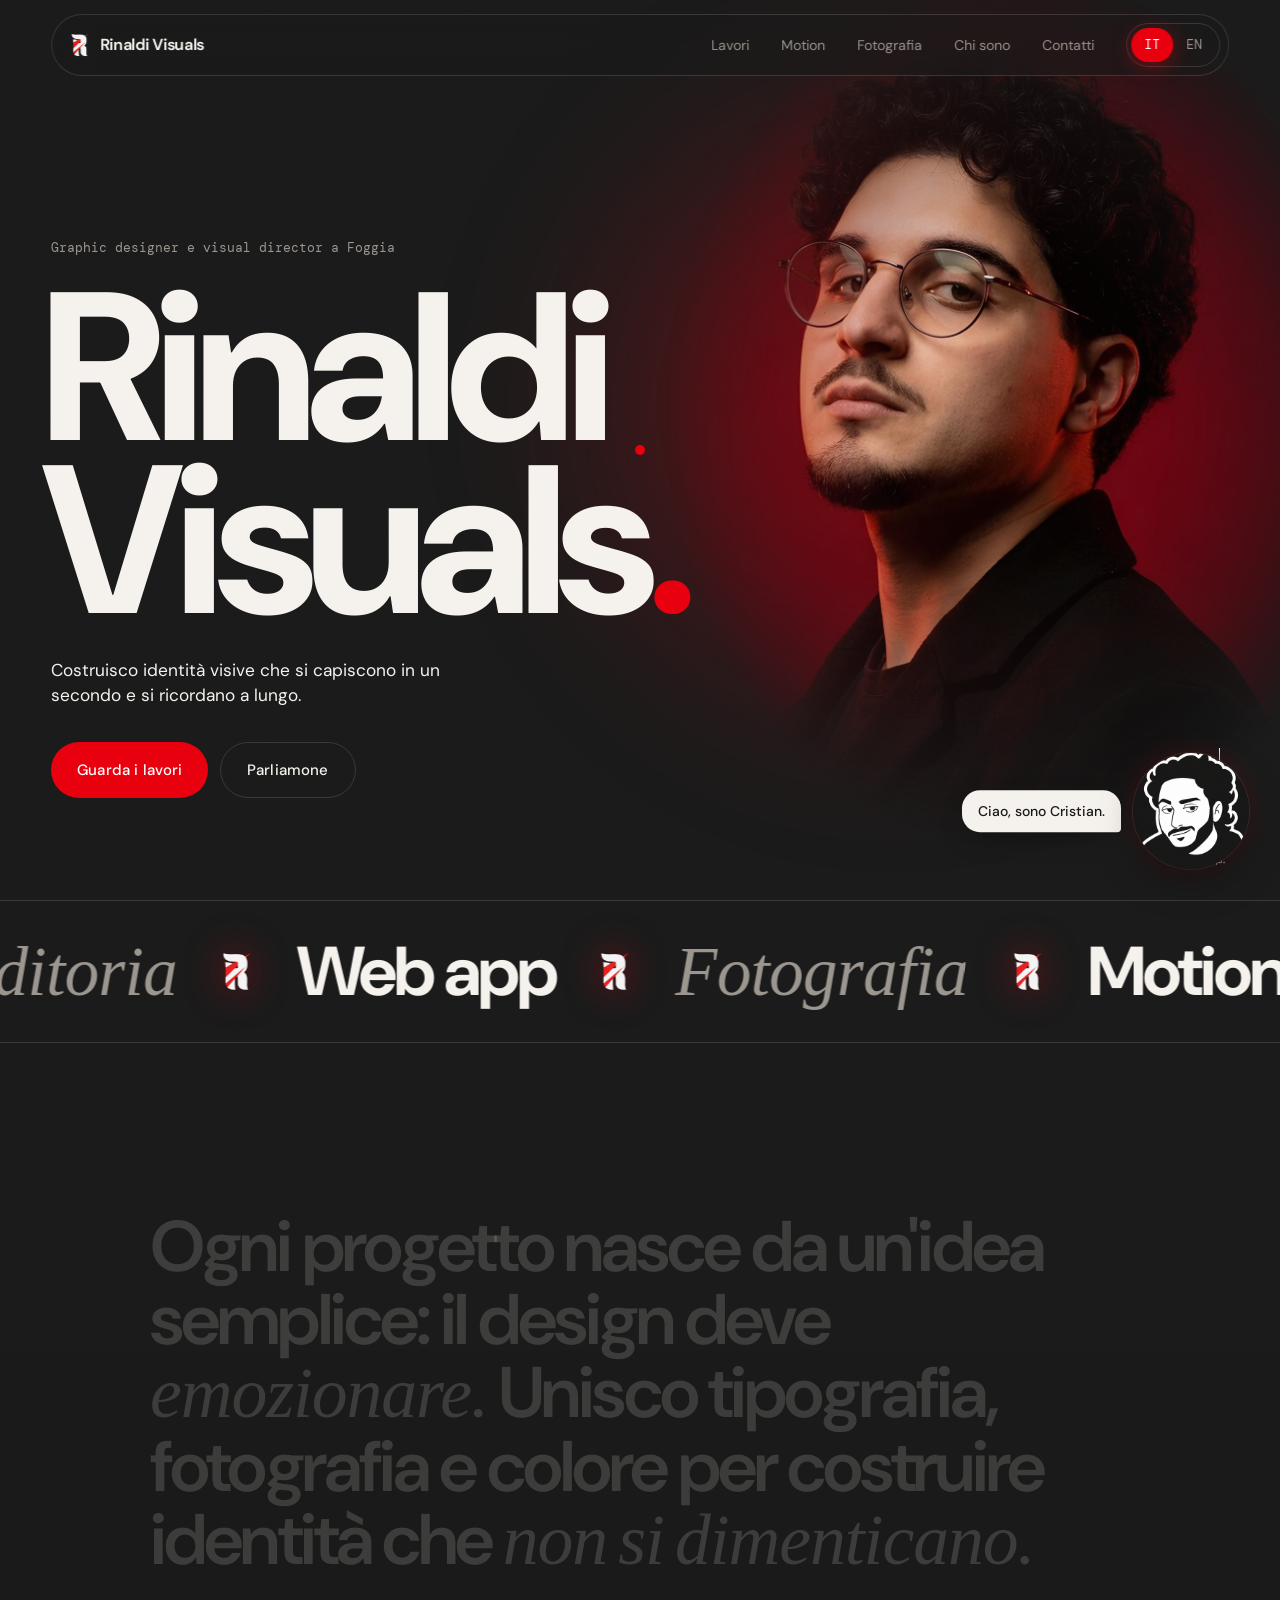
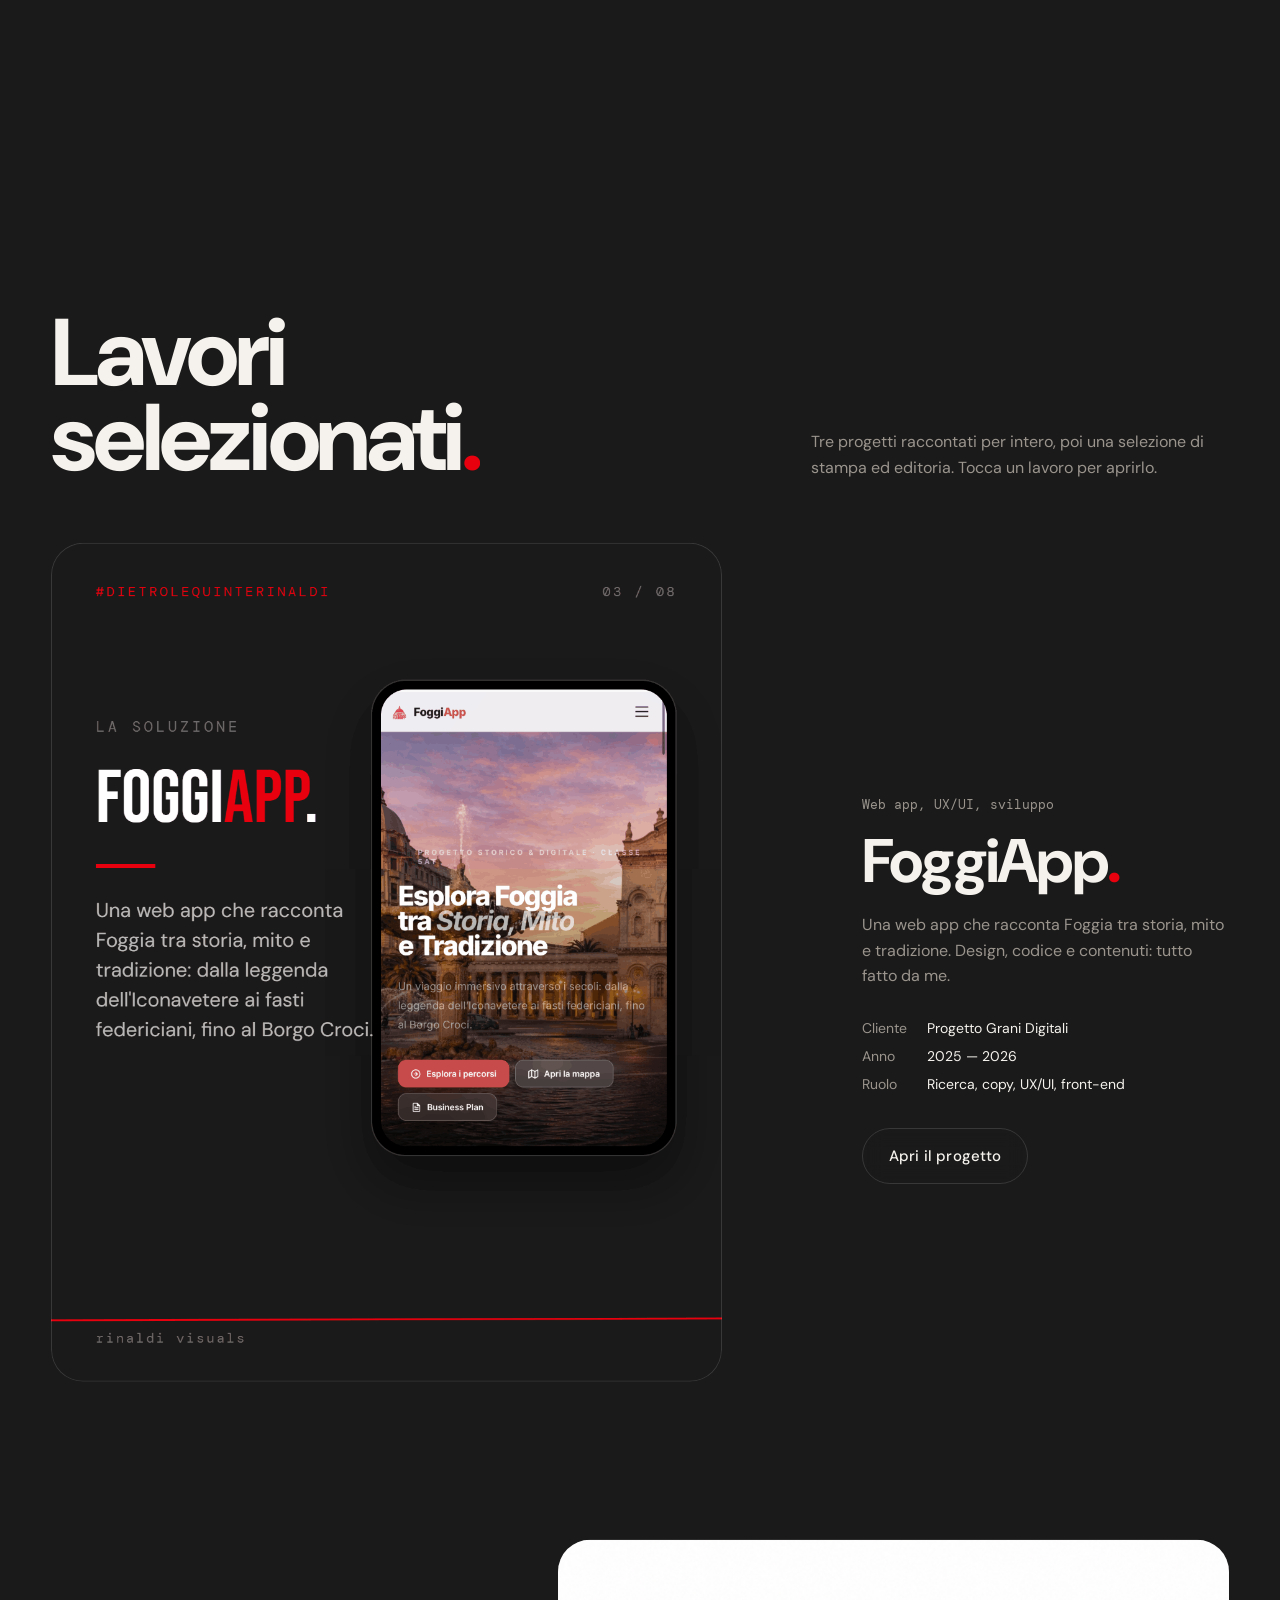
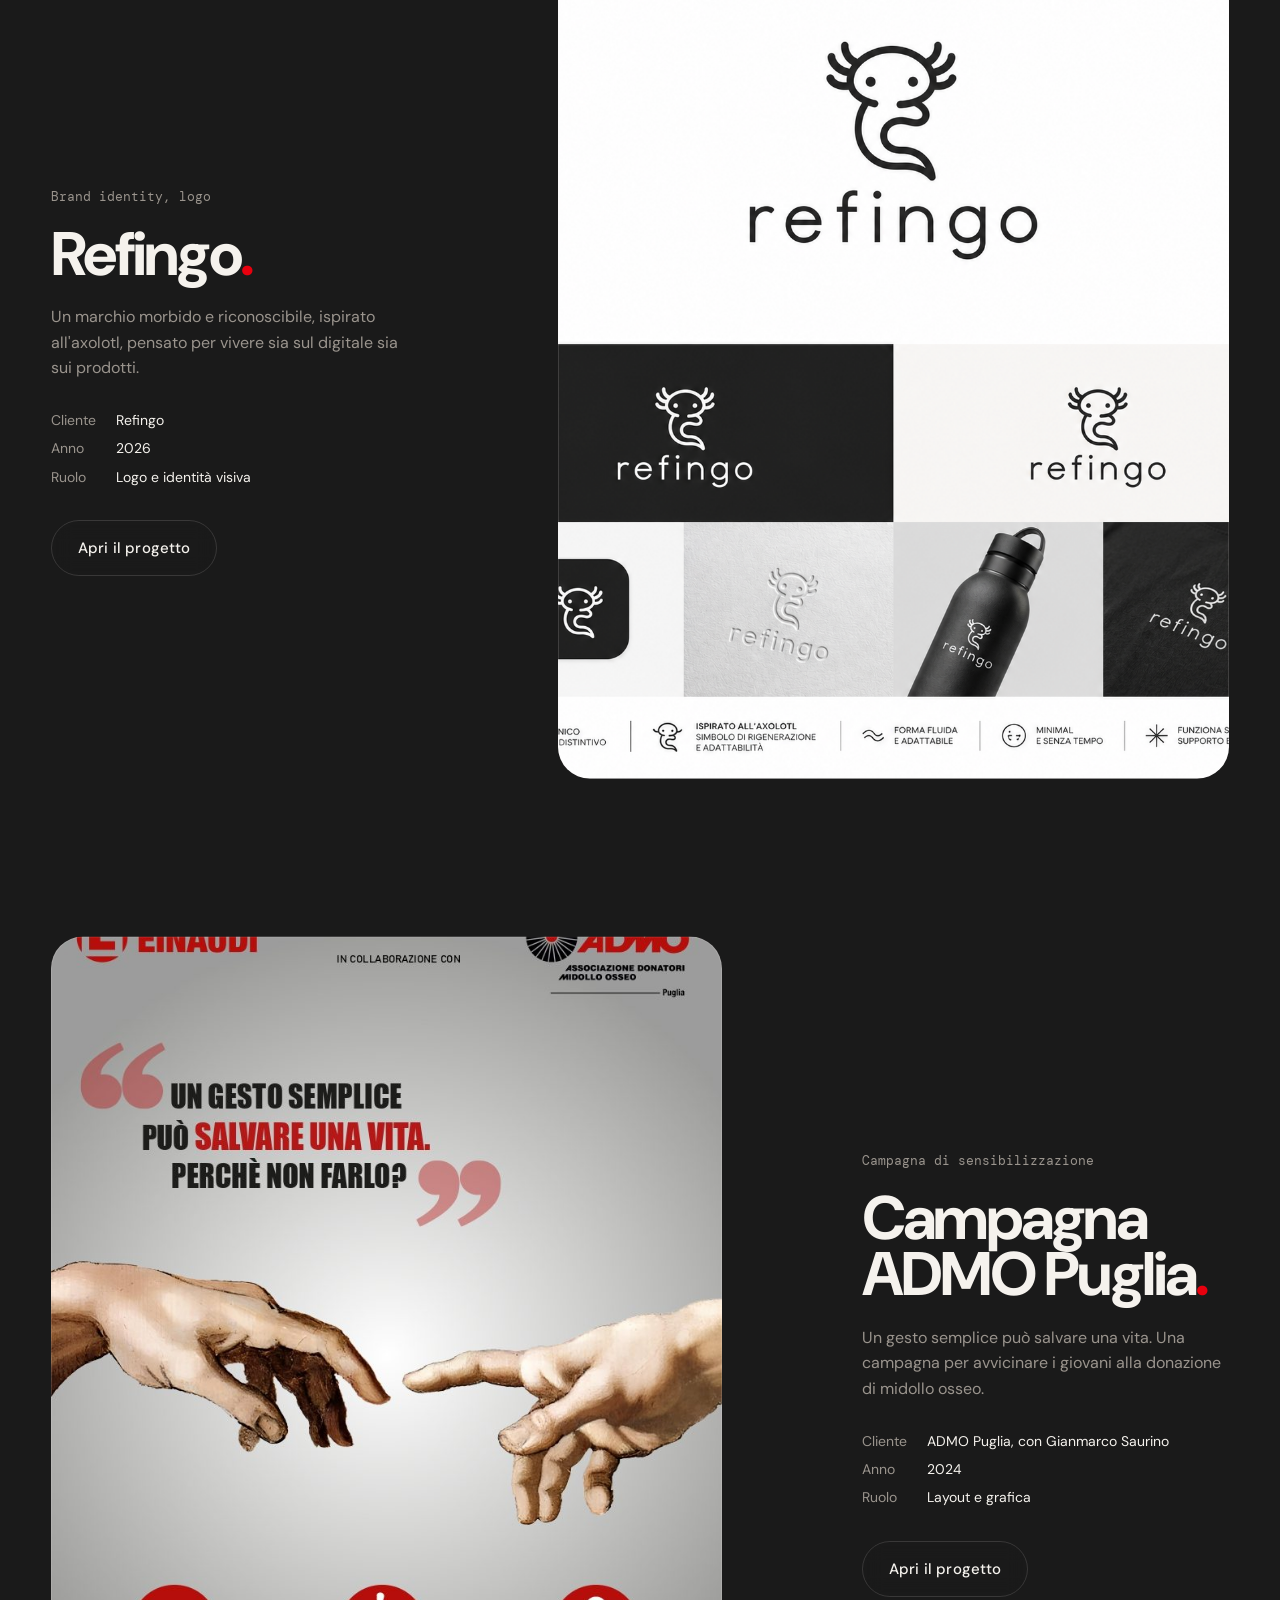
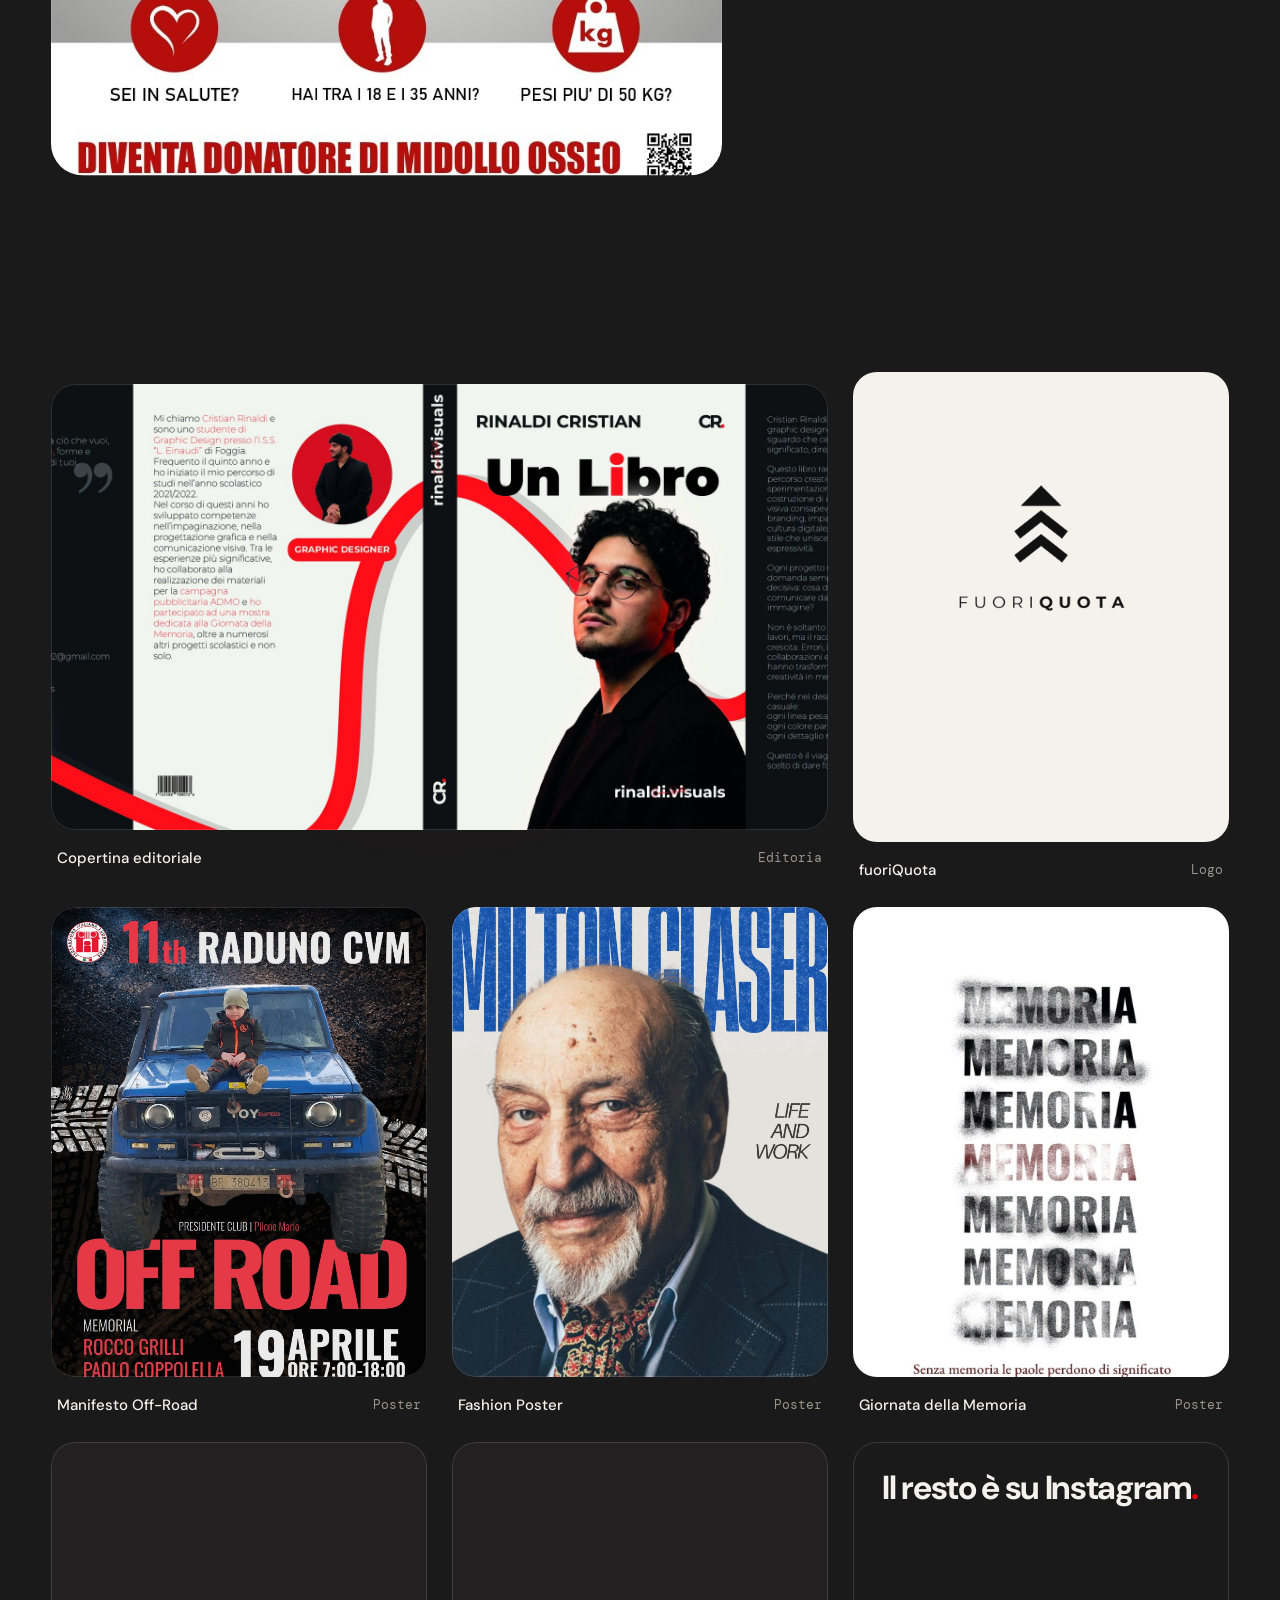
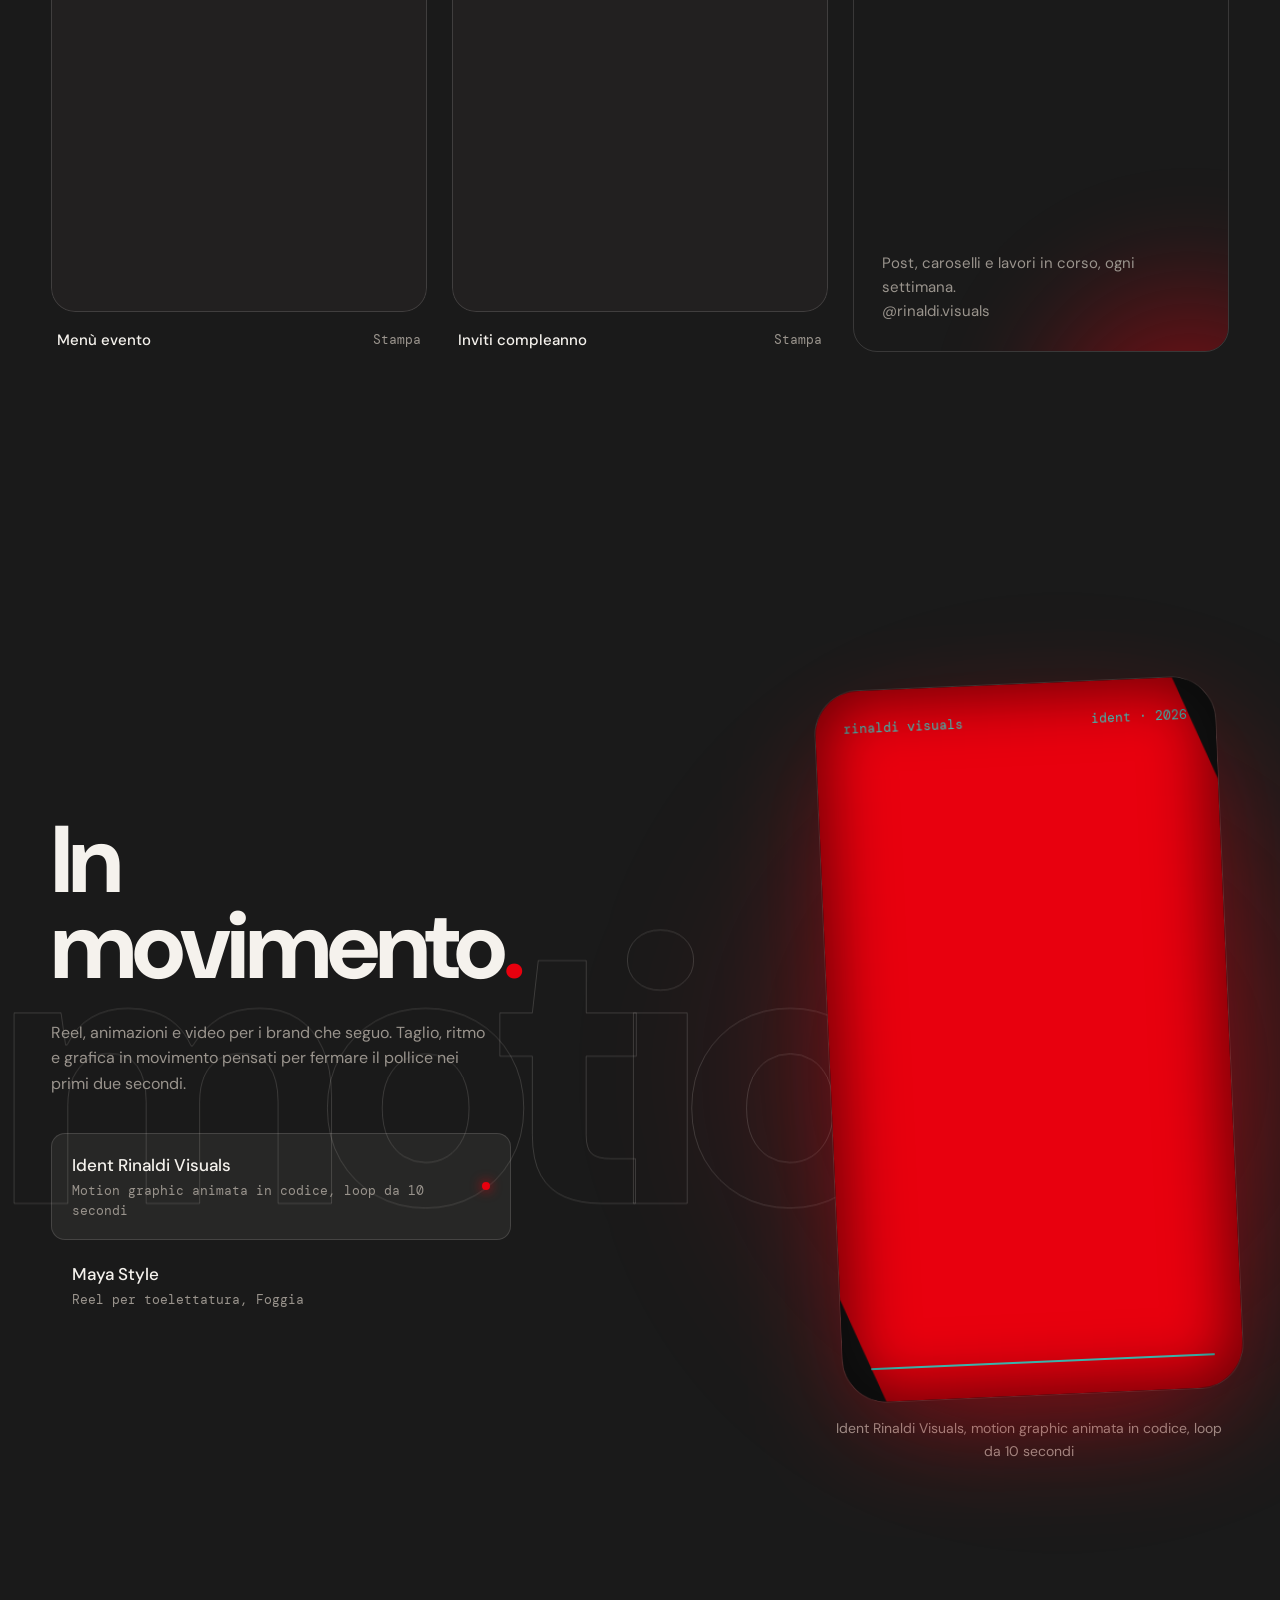
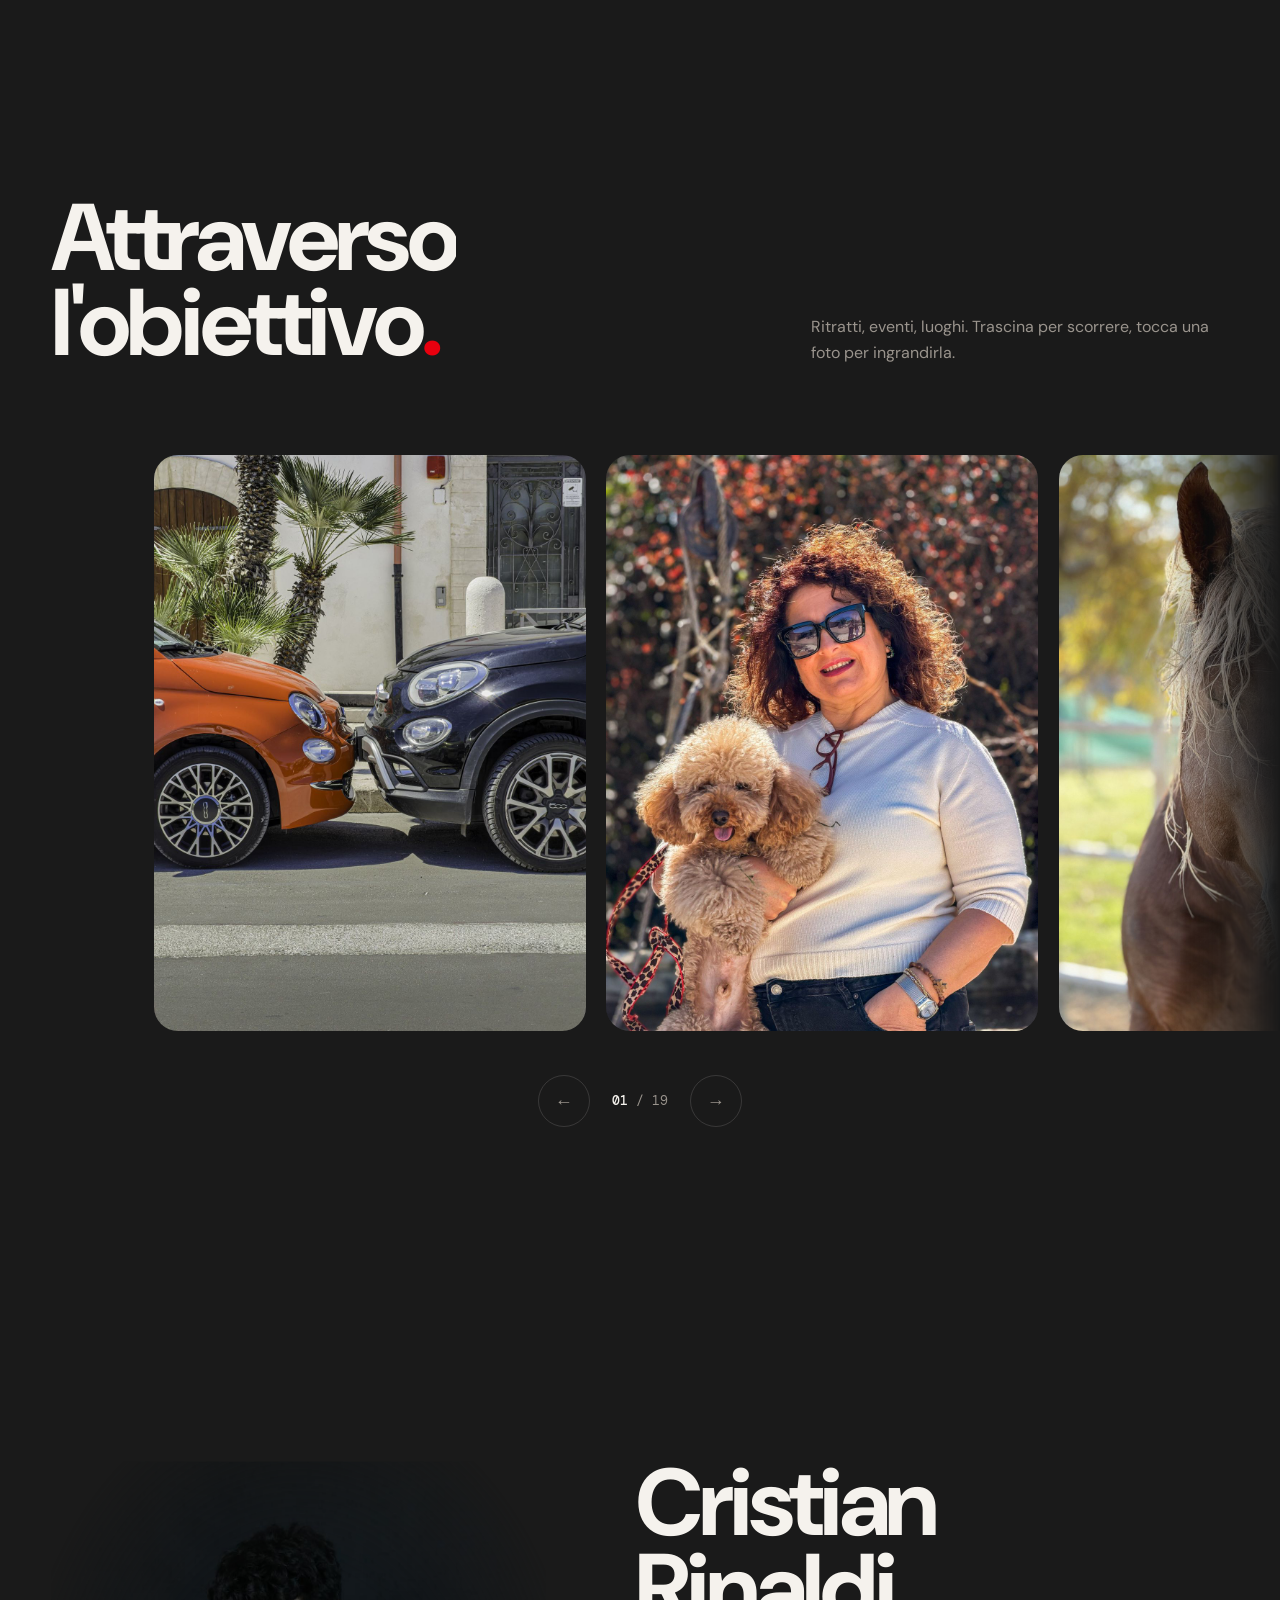
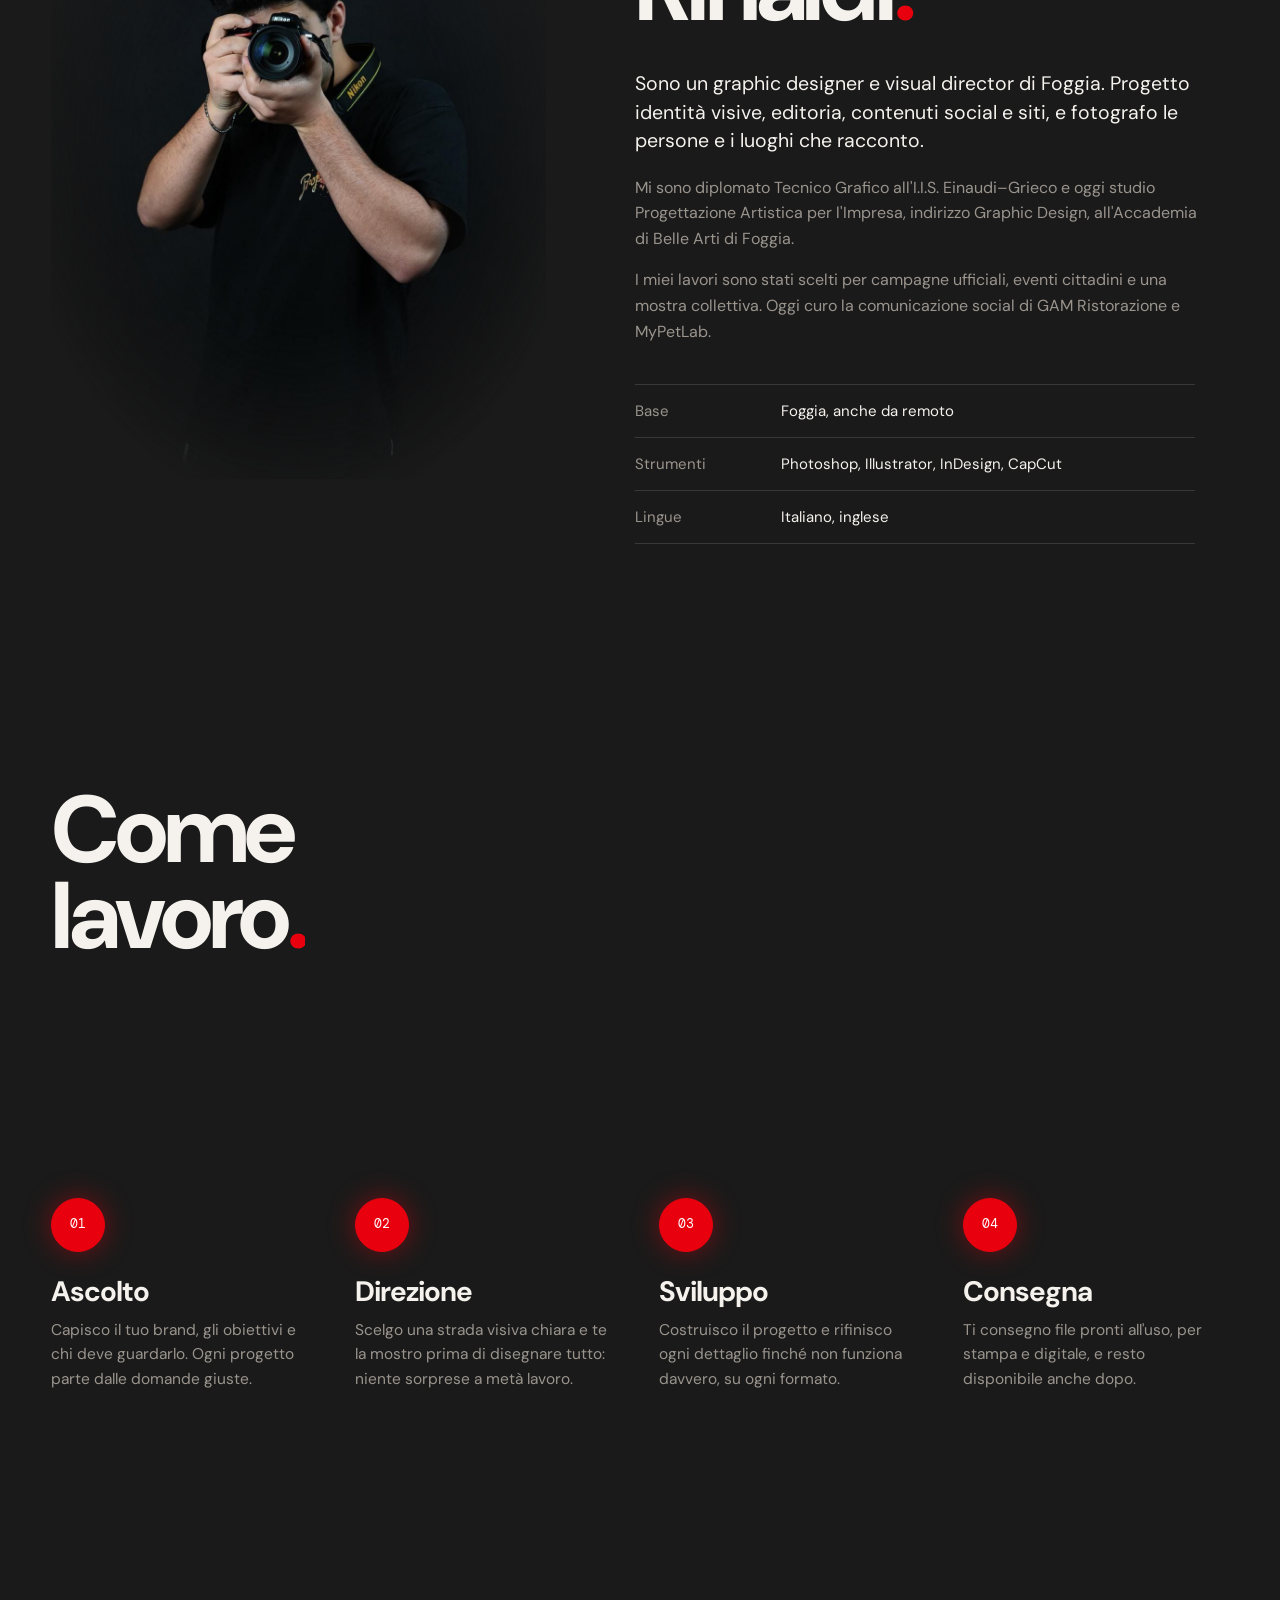
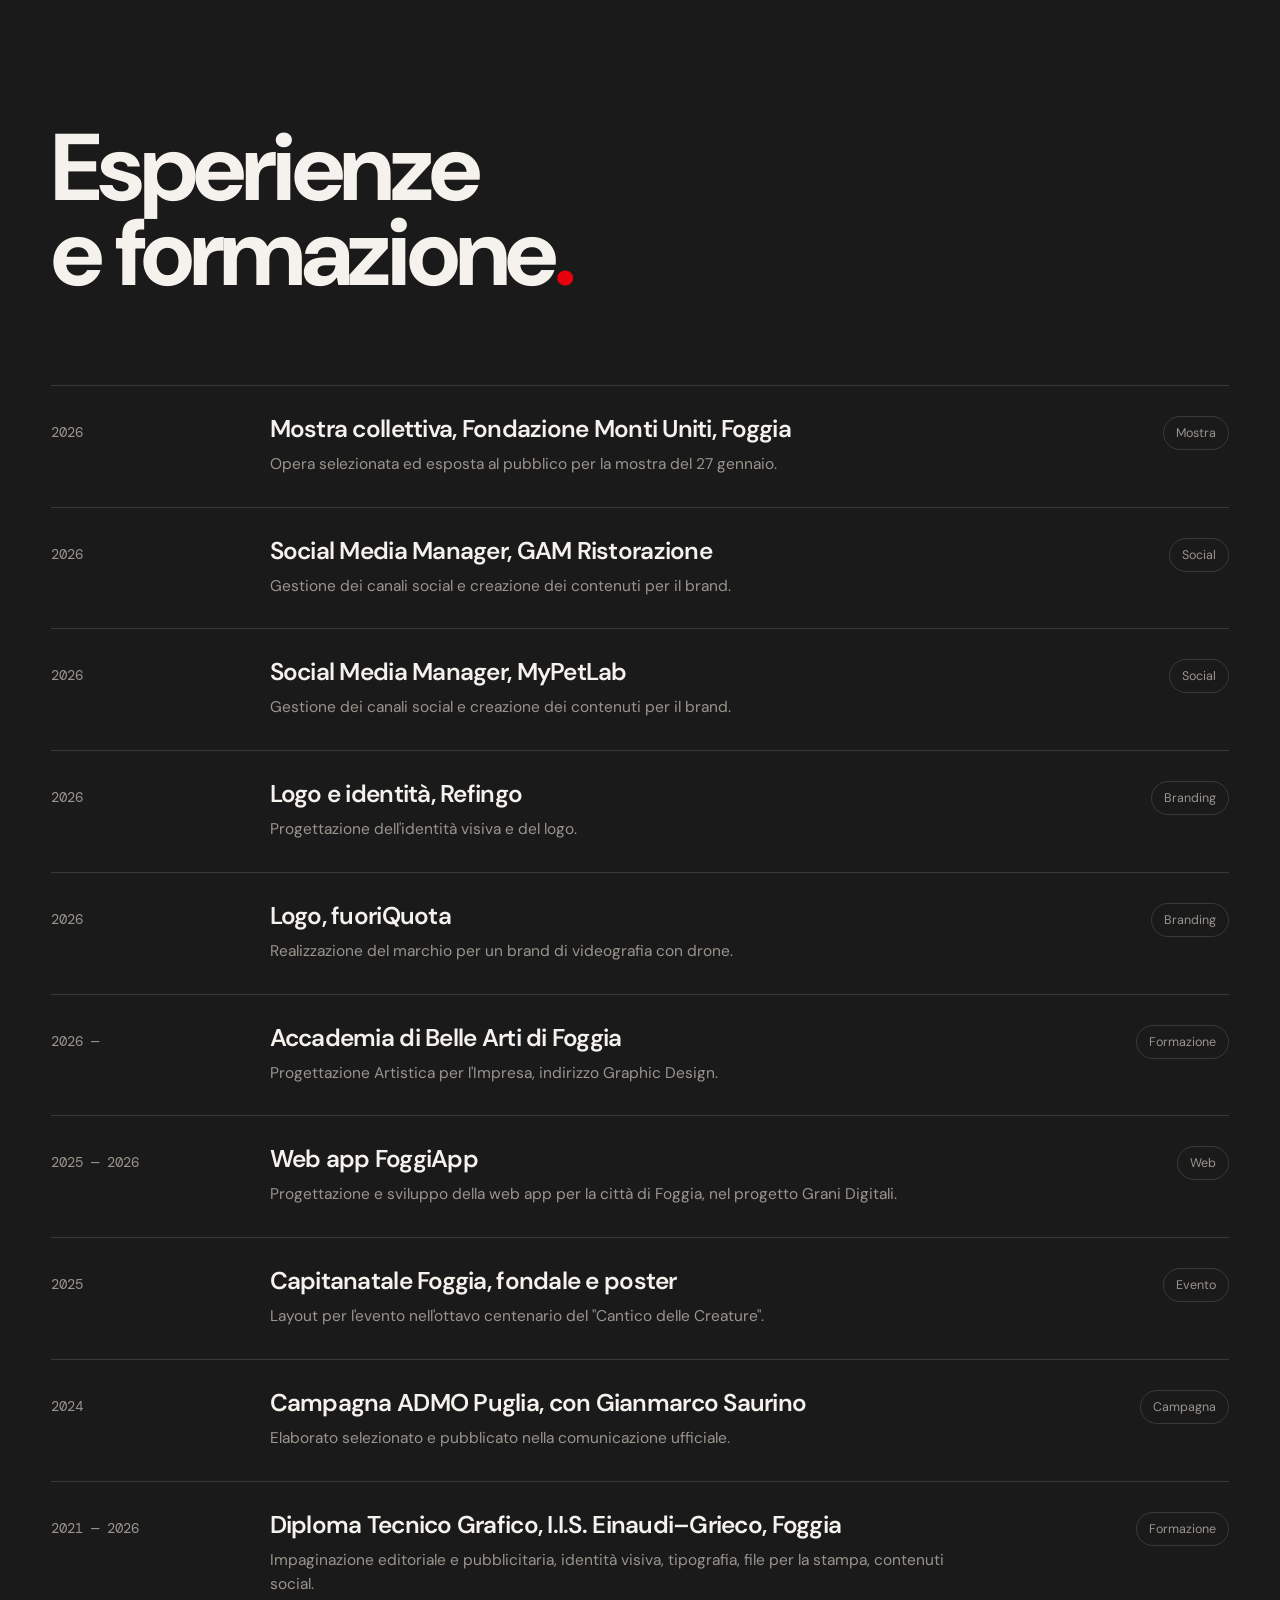
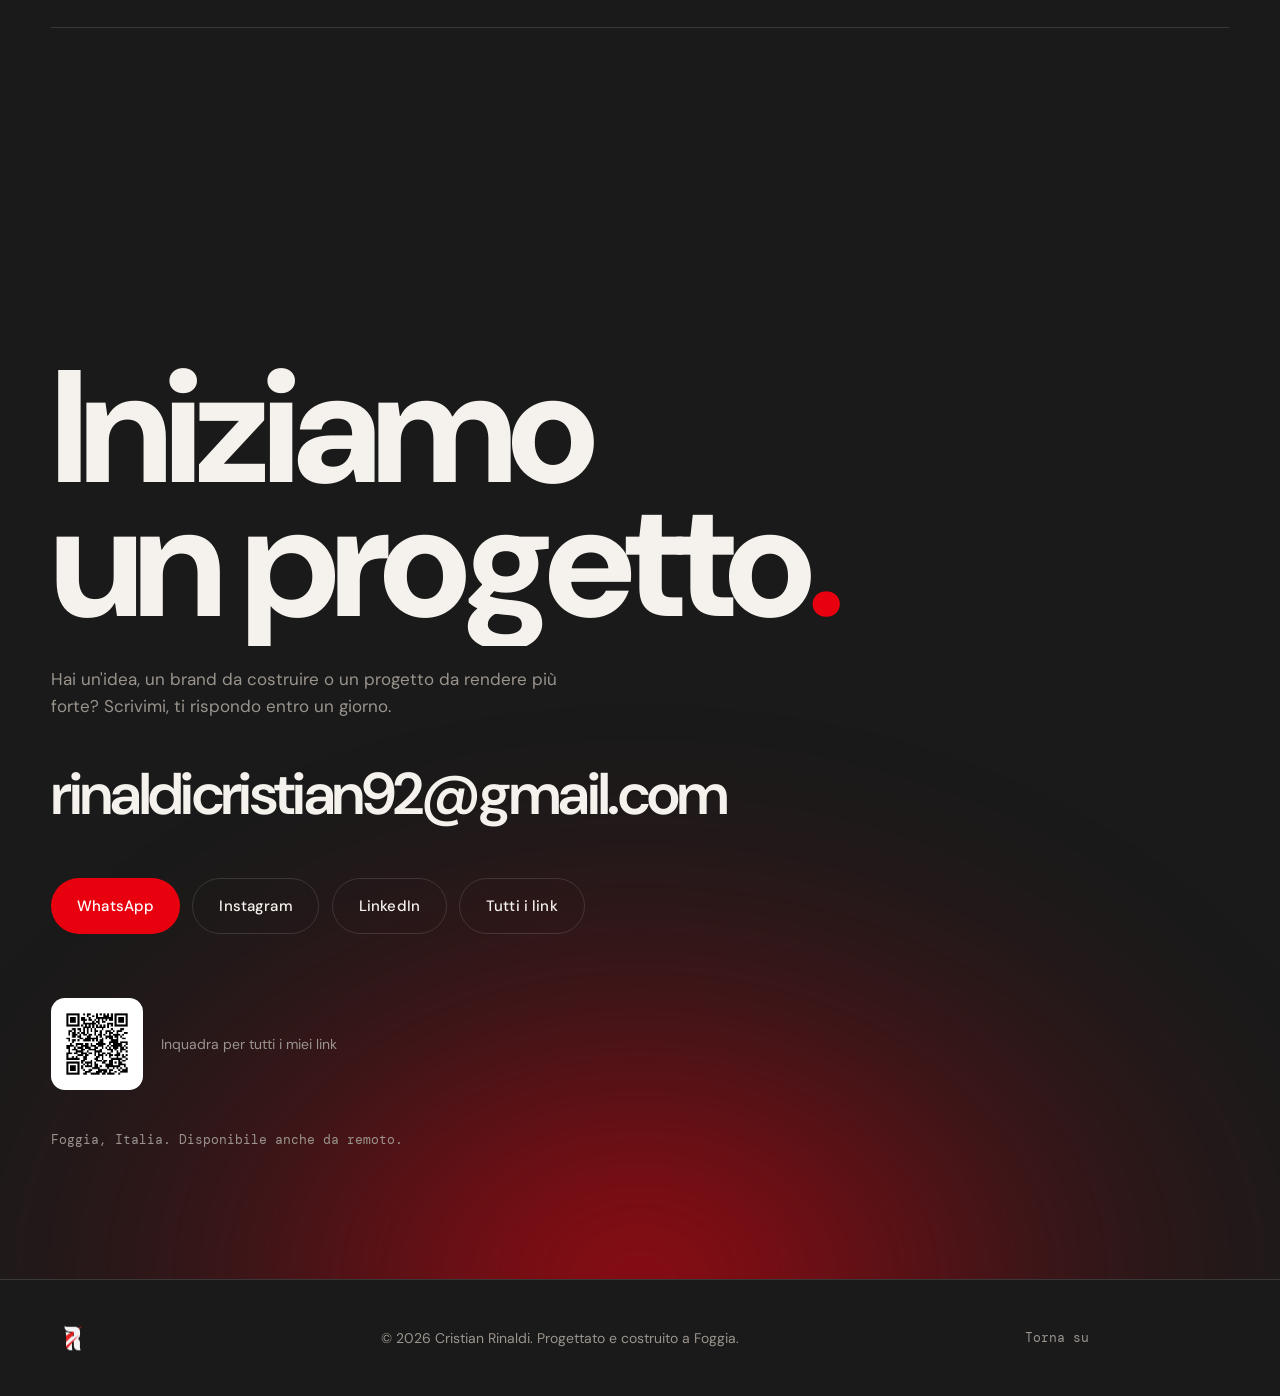
==== commit 849a6689: "Motion graphic: ident animato, titoli cinetici, interazioni - Ident Rinaldi Visuals in codice (5 sce" ====
--- a/index.html
+++ b/index.html
@@ -35,6 +35,7 @@
 <!-- ═════ ELEMENTI FISSI ═════ -->
 <div class="progress" id="progress" aria-hidden="true"></div>
 <div class="grain" aria-hidden="true"></div>
+<div class="streak" id="streak" aria-hidden="true"></div>
 <div class="cursor" id="cursor" aria-hidden="true"><span class="cursor-label" id="cursorLabel"></span></div>
 
 <!-- ═════ NAVBAR ═════ -->
@@ -133,8 +134,32 @@
       <ul class="motion-list" id="motionList"></ul>
     </div>
     <div class="motion-stage">
-      <div class="phone" id="phone" data-cursor="">
-        <video id="motionVideo" src="assets/Maya_Style_Reel_01.mp4" poster="assets/maya-poster.jpg" muted loop playsinline preload="metadata"></video>
+      <div class="phone is-ident" id="phone" data-cursor="">
+        <!-- Ident animato in codice: 5 scene in loop da 10 secondi -->
+        <div class="ident" id="ident" aria-hidden="true">
+          <div class="id-ui id-ui-top"><span>rinaldi visuals</span><span>ident · 2026</span></div>
+          <div class="id-scene id-s1">
+            <p class="id-word id-brand"><span>B</span><span>r</span><span>a</span><span>n</span><span>d</span></p>
+          </div>
+          <div class="id-paper"></div>
+          <div class="id-scene id-s2"><p class="id-serif">editoria<em>.</em></p></div>
+          <div class="id-scene id-s3">
+            <span class="id-ring"></span><span class="id-ring id-ring2"></span>
+            <img src="assets/logo-mark.png" alt="" class="id-mark">
+            <span class="id-cut id-cut1"></span><span class="id-cut id-cut2"></span>
+          </div>
+          <div class="id-scene id-s4">
+            <div class="id-iris"><img src="assets/photo-16.jpg" alt=""></div>
+            <p class="id-mono">foto / ritratto</p>
+          </div>
+          <div class="id-scene id-s5">
+            <p class="id-word id-motion"><span>M</span><span>o</span><span>t</span><span>i</span><span>o</span><span>n</span><span class="r">.</span></p>
+          </div>
+          <span class="id-slash id-slash-a"></span>
+          <span class="id-slash id-slash-b"></span>
+          <div class="id-ui id-ui-bot"><span class="id-bar"><i></i></span></div>
+        </div>
+        <video id="motionVideo" poster="assets/maya-poster.jpg" muted loop playsinline preload="none"></video>
         <button class="sound" id="soundBtn" type="button" aria-pressed="false">
           <span class="sound-bars" aria-hidden="true"><i></i><i></i><i></i></span>
           <span data-i18n="mo_sound_on">Attiva audio</span>
--- a/style.css
+++ b/style.css
@@ -618,3 +618,174 @@
   .statement .w{ color: var(--fg); }
   .statement .w.accent{ color: var(--red); }
 }
+
+/* ════════════════════════════════════════════════════════════
+   MOTION GRAPHIC
+   ════════════════════════════════════════════════════════════ */
+
+/* ── Ident animato (5 scene, loop 10s) ── */
+.phone .ident{ display: none; }
+.phone.is-ident .ident{ display: block; }
+.phone.is-ident video, .phone.is-ident .sound{ display: none; }
+.ident{
+  --T: 10s;
+  position: absolute; inset: 0; overflow: hidden; background: #141414; color: #F5F2ED;
+  container-type: inline-size;
+}
+.ident *{ animation-duration: var(--T); animation-iteration-count: infinite; animation-timing-function: var(--ease); animation-fill-mode: both; }
+.ident.paused *{ animation-play-state: paused; }
+.id-scene{ position: absolute; inset: 0; display: grid; place-items: center; }
+.id-ui{ position: absolute; z-index: 6; left: 7cqw; right: 7cqw; display: flex; justify-content: space-between; font-family: var(--f-mono); font-size: 3.2cqw; color: #fff; mix-blend-mode: difference; opacity: .8; }
+.id-ui-top{ top: 7cqw; }
+.id-ui-bot{ bottom: 8cqw; }
+.id-bar{ position: relative; flex: 1; height: 2px; background: rgba(255,255,255,.25); border-radius: 2px; overflow: hidden; }
+.id-bar i{ position: absolute; inset: 0; background: #fff; transform-origin: 0 50%; animation-name: idBar; animation-timing-function: linear !important; }
+@keyframes idBar{ from{ transform: scaleX(0); } to{ transform: scaleX(1); } }
+
+.id-word{ margin: 0; display: flex; overflow: hidden; padding: 0 0 .06em; font-family: var(--f-display); font-weight: 800; letter-spacing: -0.06em; line-height: .9; }
+.id-word span{ display: inline-block; }
+.id-brand{ font-size: 30cqw; }
+.id-brand span{ animation-name: idUp; }
+.id-word span:nth-child(2){ animation-delay: .05s; } .id-word span:nth-child(3){ animation-delay: .1s; }
+.id-word span:nth-child(4){ animation-delay: .15s; } .id-word span:nth-child(5){ animation-delay: .2s; }
+.id-word span:nth-child(6){ animation-delay: .25s; } .id-word span:nth-child(7){ animation-delay: .3s; }
+@keyframes idUp{
+  0%, 3%{ transform: translateY(115%); }
+  9%, 16%{ transform: translateY(0); }
+  19.5%, 100%{ transform: translateY(-120%); }
+}
+
+.id-paper{ position: absolute; inset: 0; background: var(--paper); animation-name: idPaper; }
+@keyframes idPaper{
+  0%, 19%{ clip-path: inset(100% 0 0 0 round 40% 40% 0 0); }
+  25%, 36%{ clip-path: inset(0 0 0 0 round 0); }
+  41%, 100%{ clip-path: inset(0 0 100% 0 round 0 0 40% 40%); }
+}
+.id-serif{ margin: 0; font-family: var(--f-serif); font-style: italic; font-size: 25cqw; color: var(--ink); letter-spacing: -0.02em; animation-name: idSerif; }
+.id-serif em{ display: inline-block; color: var(--red); font-style: normal; animation-name: idDot; }
+@keyframes idSerif{
+  0%, 21%{ opacity: 0; filter: blur(14px); transform: translateY(14%) scale(1.06); }
+  27%, 34%{ opacity: 1; filter: blur(0); transform: none; }
+  39%, 100%{ opacity: 0; filter: blur(10px); transform: translateY(-12%); }
+}
+@keyframes idDot{
+  0%, 26%{ transform: scale(0); }
+  29%{ transform: scale(1.6); }
+  31%, 35%{ transform: scale(1); }
+  38%, 100%{ transform: scale(0); }
+}
+
+.id-mark{ width: 34cqw; animation-name: idMark; position: relative; z-index: 2; }
+@keyframes idMark{
+  0%, 41%{ opacity: 0; filter: blur(18px); transform: scale(1.5) rotate(-10deg); }
+  47%{ opacity: 1; filter: blur(0); transform: none; }
+  56%{ opacity: 1; filter: blur(0); transform: scale(1.05); }
+  60%, 100%{ opacity: 0; filter: blur(14px); transform: scale(.8); }
+}
+.id-cut{ position: absolute; z-index: 3; left: 0; width: 120%; height: 1.4cqw; background: var(--red); box-shadow: 0 0 6cqw rgba(232,0,14,.9); transform-origin: 0 50%; animation-name: idCut; }
+.id-cut1{ top: 66%; }
+.id-cut2{ top: 76%; height: .7cqw; animation-delay: .15s; }
+@keyframes idCut{
+  0%, 45%{ transform: rotate(-36deg) scaleX(0); opacity: 1; }
+  50%, 56%{ transform: rotate(-36deg) scaleX(1); opacity: 1; }
+  60%, 100%{ transform: rotate(-36deg) scaleX(1); opacity: 0; }
+}
+.id-ring{ position: absolute; width: 50cqw; aspect-ratio: 1; border-radius: 50%; border: 1px solid rgba(232,0,14,.8); animation-name: idRing; }
+.id-ring2{ animation-delay: .45s; }
+@keyframes idRing{
+  0%, 47%{ transform: scale(.4); opacity: 0; }
+  49%{ opacity: .9; }
+  59%, 100%{ transform: scale(2.4); opacity: 0; }
+}
+
+.id-iris{ position: absolute; inset: 0; animation-name: idIris; }
+.id-iris img{ width: 100%; height: 100%; object-fit: cover; object-position: 50% 30%; animation-name: idIrisImg; }
+@keyframes idIris{
+  0%, 61%{ clip-path: circle(0% at 50% 44%); }
+  67%, 76%{ clip-path: circle(38% at 50% 44%); }
+  80%, 100%{ clip-path: circle(0% at 50% 44%); }
+}
+@keyframes idIrisImg{
+  0%, 61%{ filter: blur(14px); transform: scale(1.35); }
+  71%{ filter: blur(0); transform: scale(1.06); }
+  80%, 100%{ filter: blur(0); transform: scale(1); }
+}
+.id-mono{ position: absolute; bottom: 22cqw; margin: 0; font-family: var(--f-mono); font-size: 4cqw; animation-name: idMono; }
+@keyframes idMono{
+  0%, 64%{ opacity: 0; transform: translateY(10px); filter: blur(4px); }
+  68%, 76%{ opacity: 1; transform: none; filter: blur(0); }
+  79%, 100%{ opacity: 0; }
+}
+
+.id-motion{ font-size: 21cqw; }
+.id-motion span{ animation-name: idWave; }
+.id-motion .r{ color: var(--red); }
+@keyframes idWave{
+  0%, 81%{ transform: translateY(115%); }
+  86%{ transform: translateY(-10%); }
+  88%, 92%{ transform: translateY(0); }
+  93.5%{ transform: translateY(-7%); }
+  95%, 100%{ transform: translateY(0); }
+}
+
+.id-slash{ position: absolute; z-index: 5; top: -50%; left: -20%; width: 140%; height: 200%; background: var(--red); }
+.id-slash-a{ animation-name: idSlashA; }
+.id-slash-b{ animation-name: idSlashB; }
+@keyframes idSlashA{
+  0%{ transform: translateX(0) rotate(-22deg); }
+  8%, 100%{ transform: translateX(175%) rotate(-22deg); }
+}
+@keyframes idSlashB{
+  0%, 93%{ transform: translateX(-175%) rotate(-22deg); }
+  100%{ transform: translateX(0) rotate(-22deg); }
+}
+
+/* ── Lampo rosso al cambio sezione chiaro/scuro ── */
+.streak{
+  position: fixed; z-index: 115; left: -20vw; top: 50%; width: 140vw; height: 2px; pointer-events: none;
+  background: linear-gradient(90deg, transparent, rgba(232,0,14,.0) 10%, #E8000E 50%, rgba(232,0,14,0) 90%, transparent);
+  box-shadow: 0 0 24px 4px rgba(232,0,14,.55);
+  opacity: 0; transform: translateY(-60vh) rotate(-9deg);
+}
+.streak.go{ animation: streak 1.1s var(--ease) forwards; }
+.streak.go.up{ animation-name: streakUp; }
+@keyframes streak{ 0%{ opacity: 0; transform: translateY(-62vh) rotate(-9deg); } 18%{ opacity: 1; } 100%{ opacity: 0; transform: translateY(62vh) rotate(-9deg); } }
+@keyframes streakUp{ 0%{ opacity: 0; transform: translateY(62vh) rotate(-9deg); } 18%{ opacity: 1; } 100%{ opacity: 0; transform: translateY(-62vh) rotate(-9deg); } }
+
+/* ── Titoli: righe che salgono da una maschera, punto rosso che "cade" ── */
+.ln{ display: block; overflow: hidden; padding-bottom: .1em; margin-bottom: -.1em; }
+.ln > span{ display: inline-block; transform: translateY(108%); transition: transform 1.15s var(--ease); }
+.ln:nth-child(2) > span{ transition-delay: .09s; }
+.ln:nth-child(3) > span{ transition-delay: .18s; }
+.t-in .ln > span{ transform: none; }
+.h2 .dot, .contact-title .dot, .feat-title .dot{ display: inline-block; transform-origin: 50% 80%; }
+.t-in .dot{ animation: dotDrop 1s var(--ease) .55s both; }
+@keyframes dotDrop{ 0%{ transform: translateY(-120%) scale(.2); opacity: 0; } 55%{ transform: translateY(6%) scale(1.25, .8); opacity: 1; } 75%{ transform: translateY(-4%) scale(.92, 1.08); } 100%{ transform: none; } }
+
+/* ── Hero: lettere a peso variabile ── */
+.hero-title .ch{ display: inline-block; font-weight: 800; will-change: font-weight; }
+
+/* ── Card con inclinazione 3D e riflesso che segue il cursore ── */
+.feat-media, .tile{ perspective: 1100px; }
+.media-frame{ transform-style: preserve-3d; }
+.media-frame::before{
+  content: ''; position: absolute; inset: 0; z-index: 2; pointer-events: none; border-radius: inherit;
+  background: radial-gradient(circle at var(--mx, 50%) var(--my, 50%), rgba(255,255,255,.22), rgba(255,255,255,0) 45%);
+  opacity: 0; transition: opacity .5s var(--ease);
+}
+.feat-media:hover .media-frame::before, .tile:hover .media-frame::before{ opacity: 1; }
+.media-frame.tilting{ transition: transform .25s ease-out, border-radius .9s var(--ease); }
+
+/* ── Galleria: inclinazione in base alla velocità ── */
+.shot{ transform: skewX(var(--sk, 0deg)); transition: transform .6s var(--ease); }
+
+/* ── Bottoni magnetici ── */
+.magnet{ transition: translate .5s var(--ease); }
+
+@media (prefers-reduced-motion: reduce){
+  .ident *{ animation: none !important; }
+  .id-s1 .id-brand span{ transform: none; }
+  .id-slash, .id-paper, .id-s2, .id-s3, .id-s4, .id-s5{ display: none; }
+  .ln > span{ transform: none !important; }
+  .streak{ display: none; }
+}
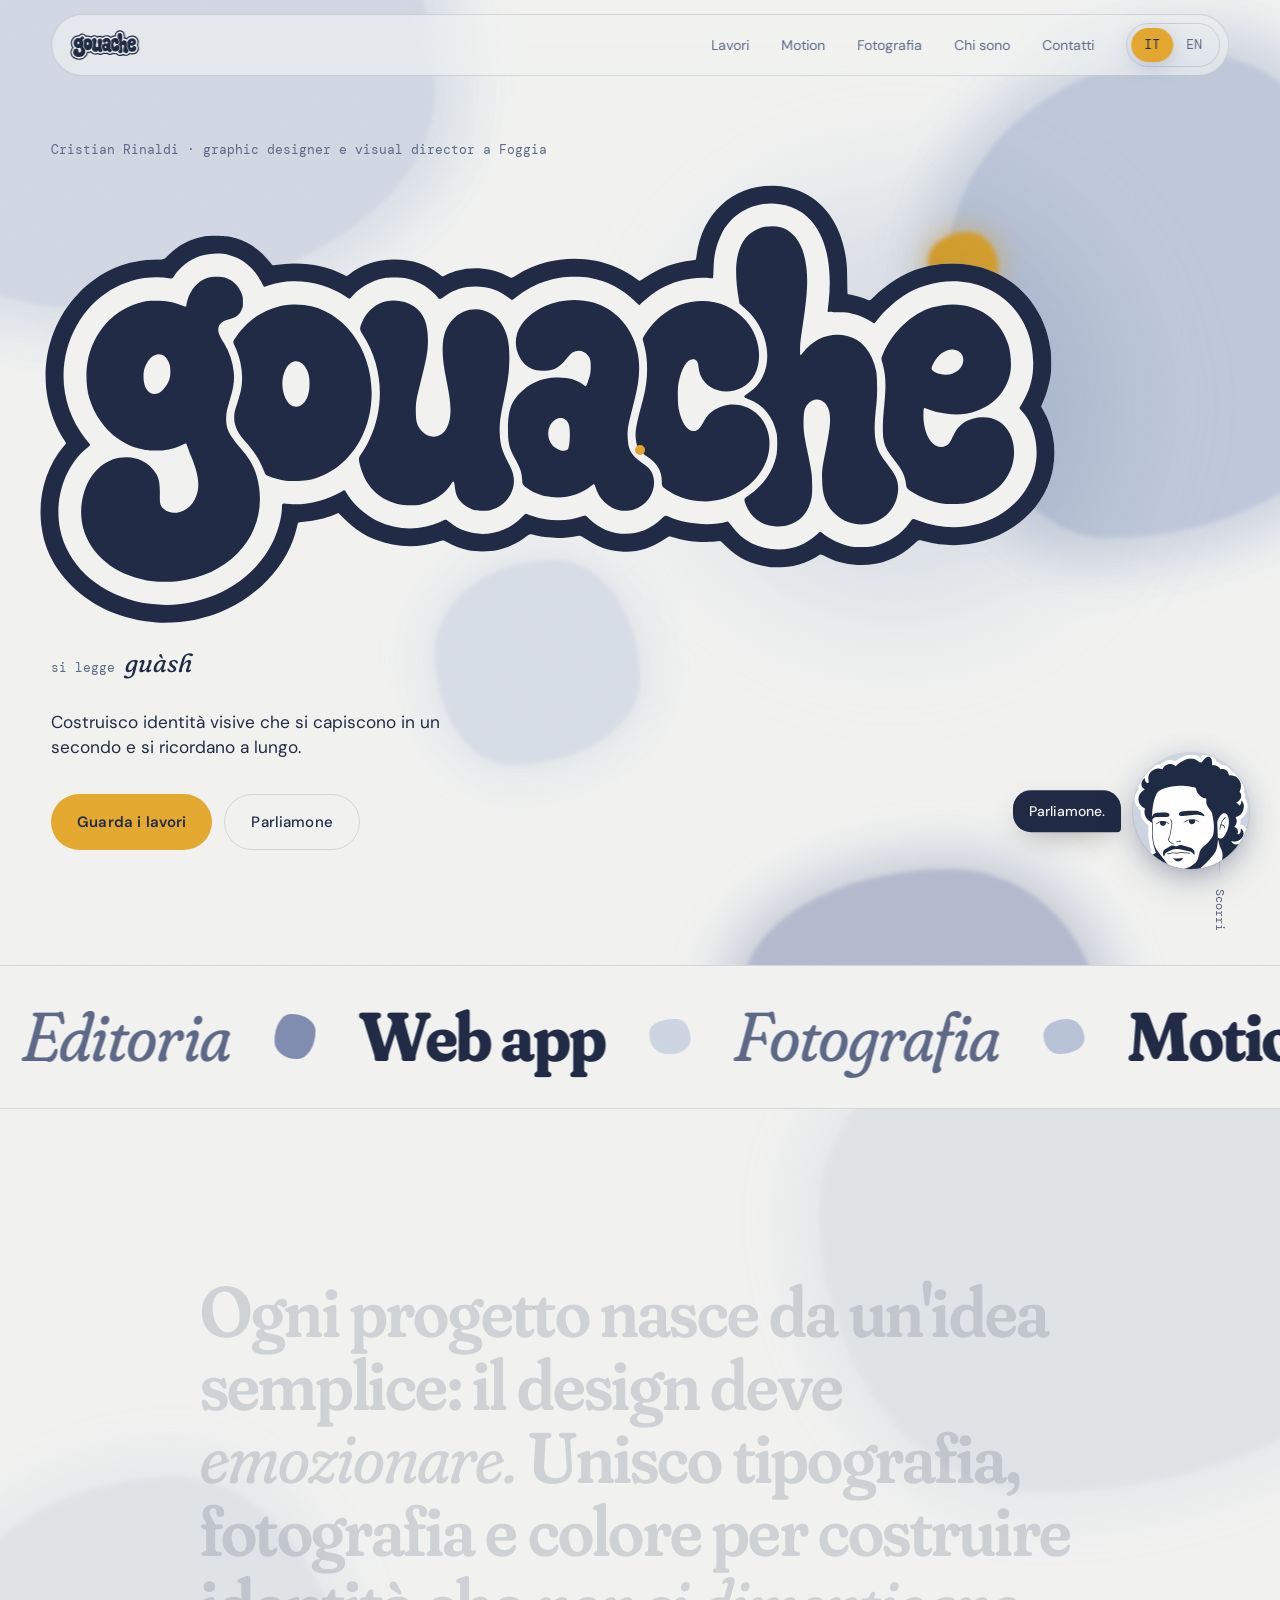
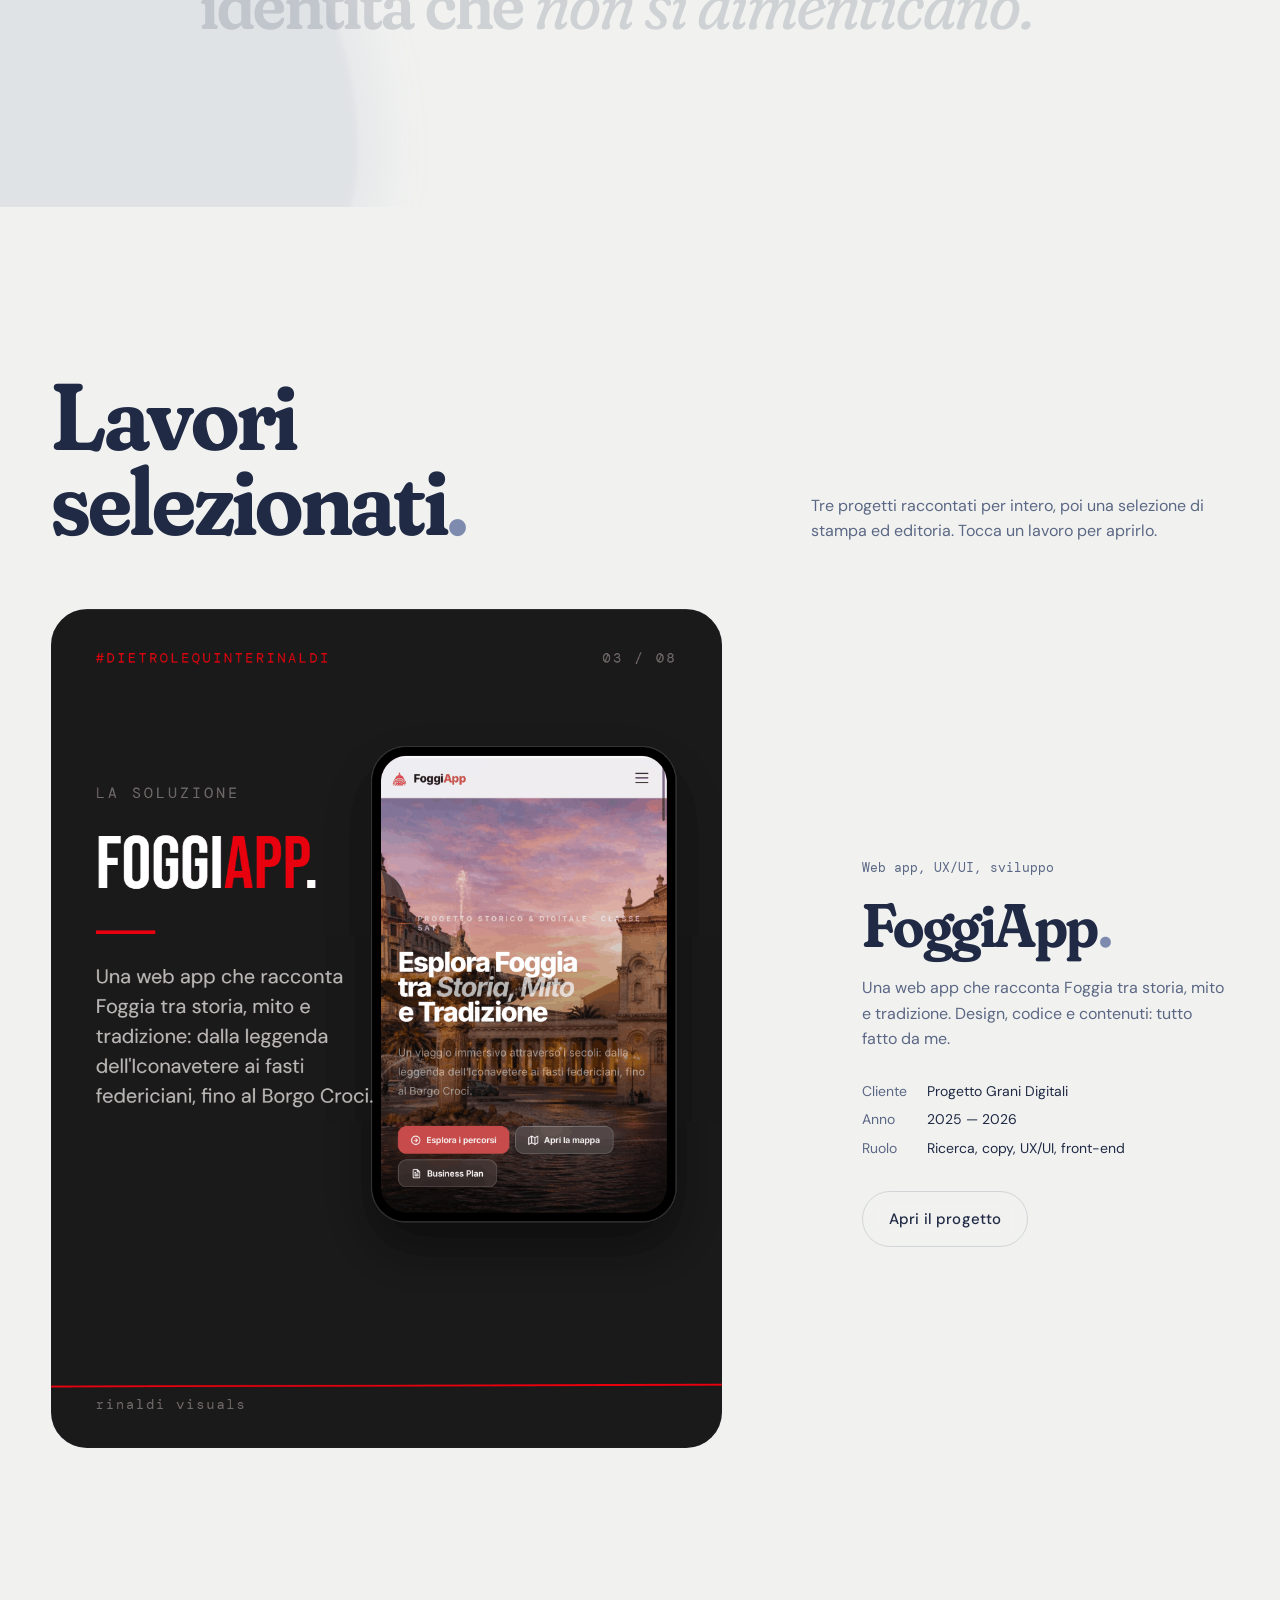
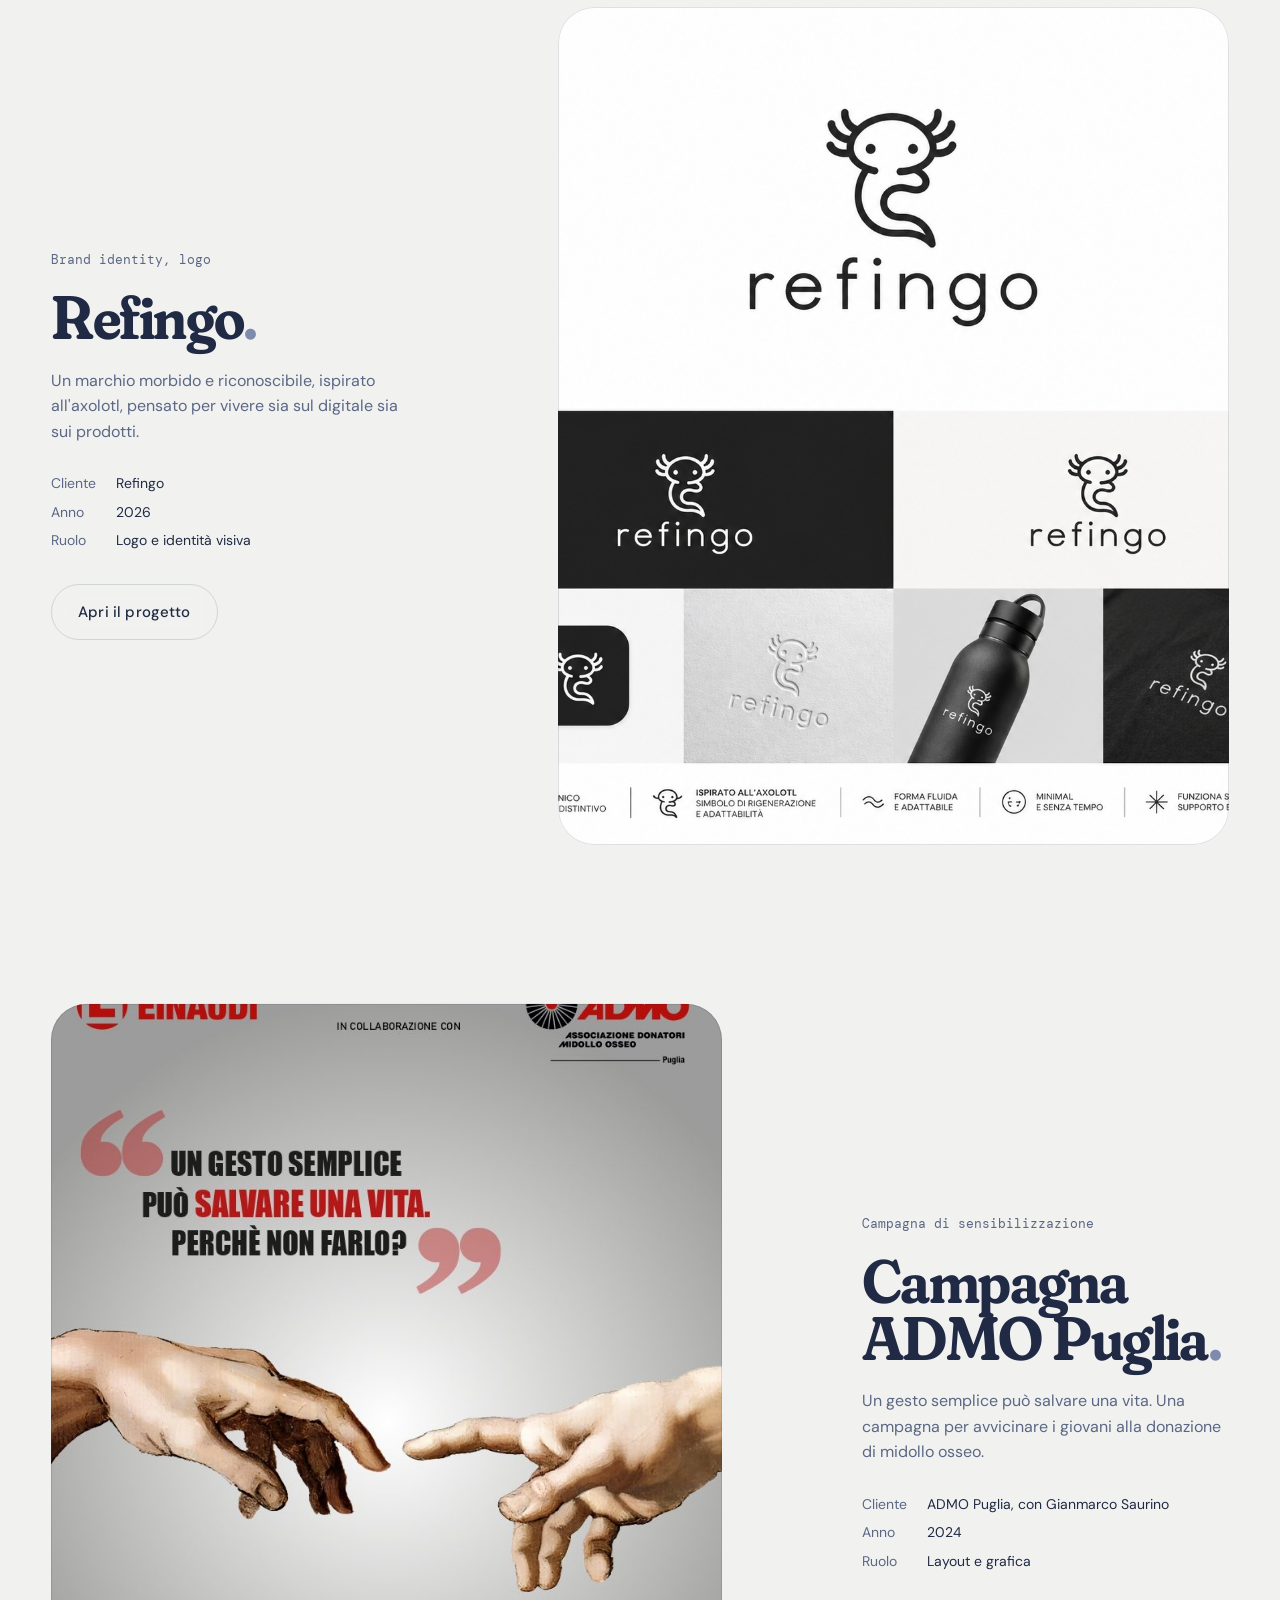
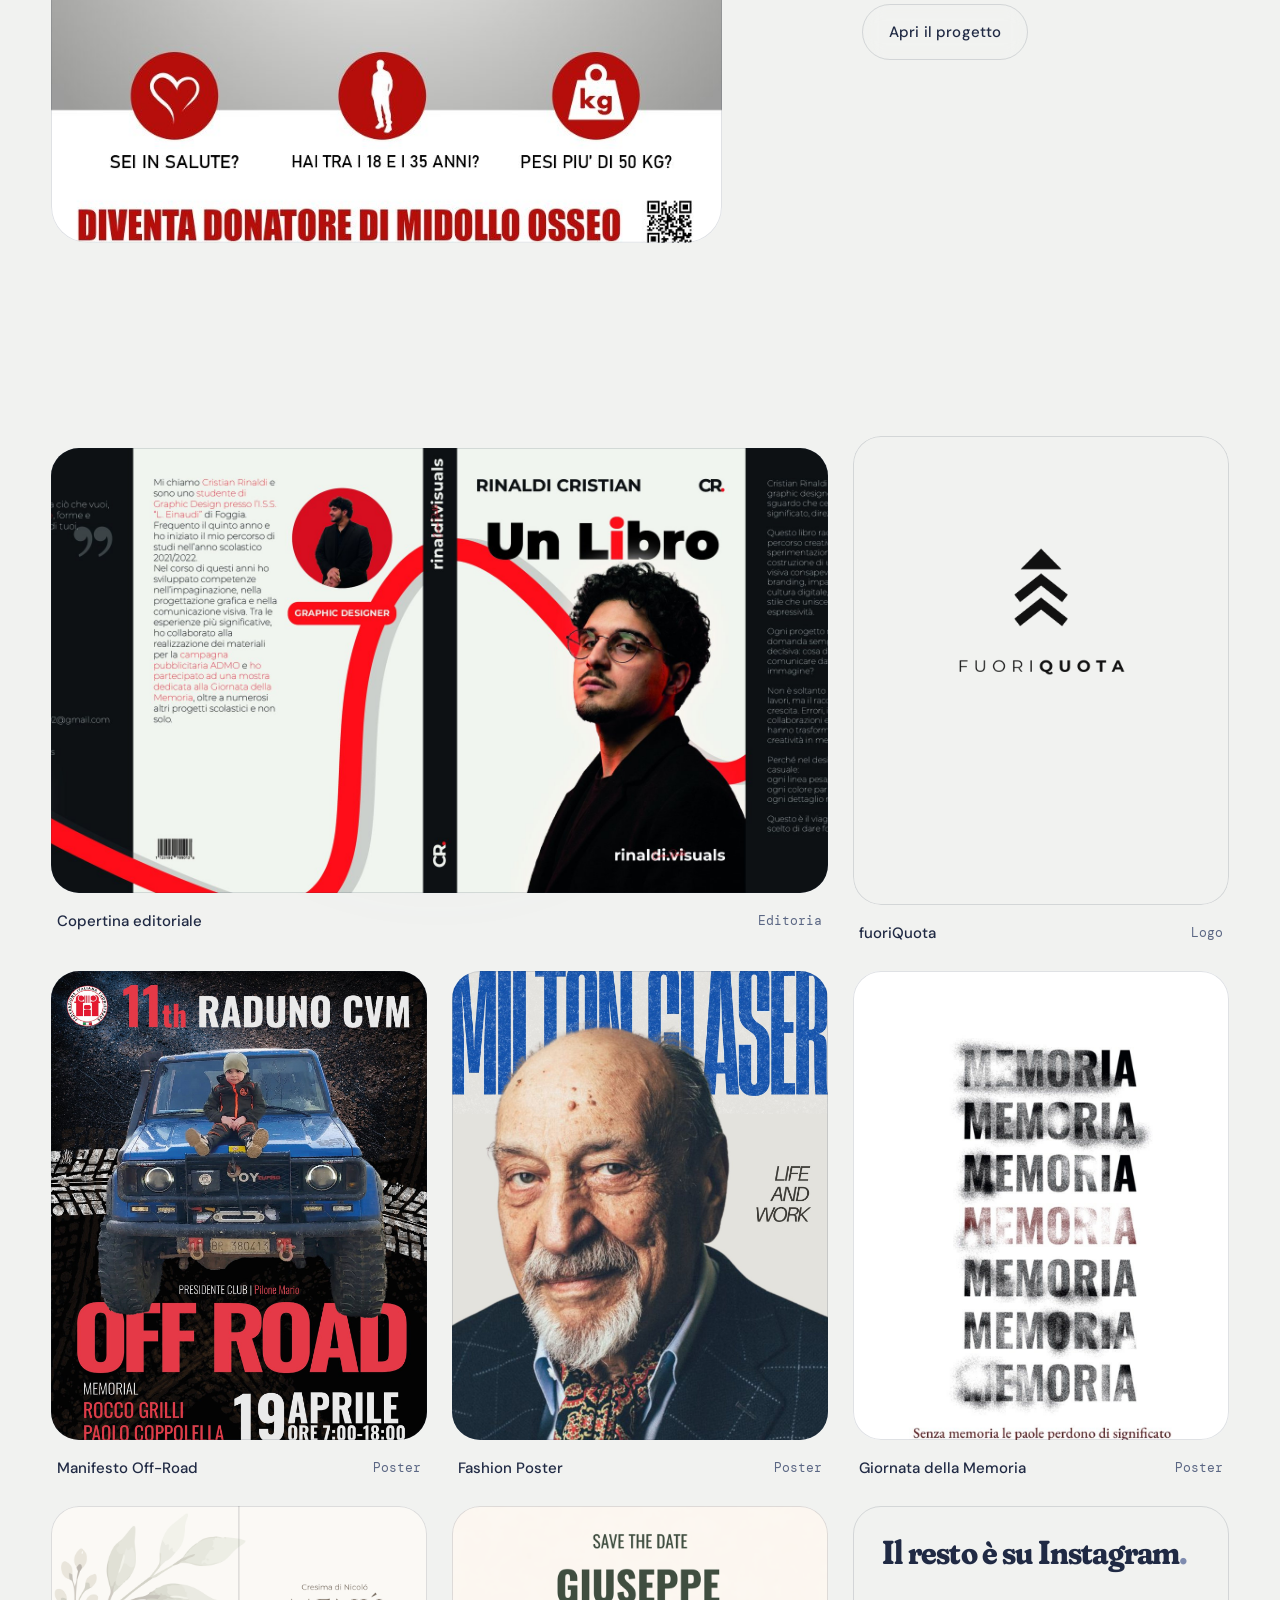
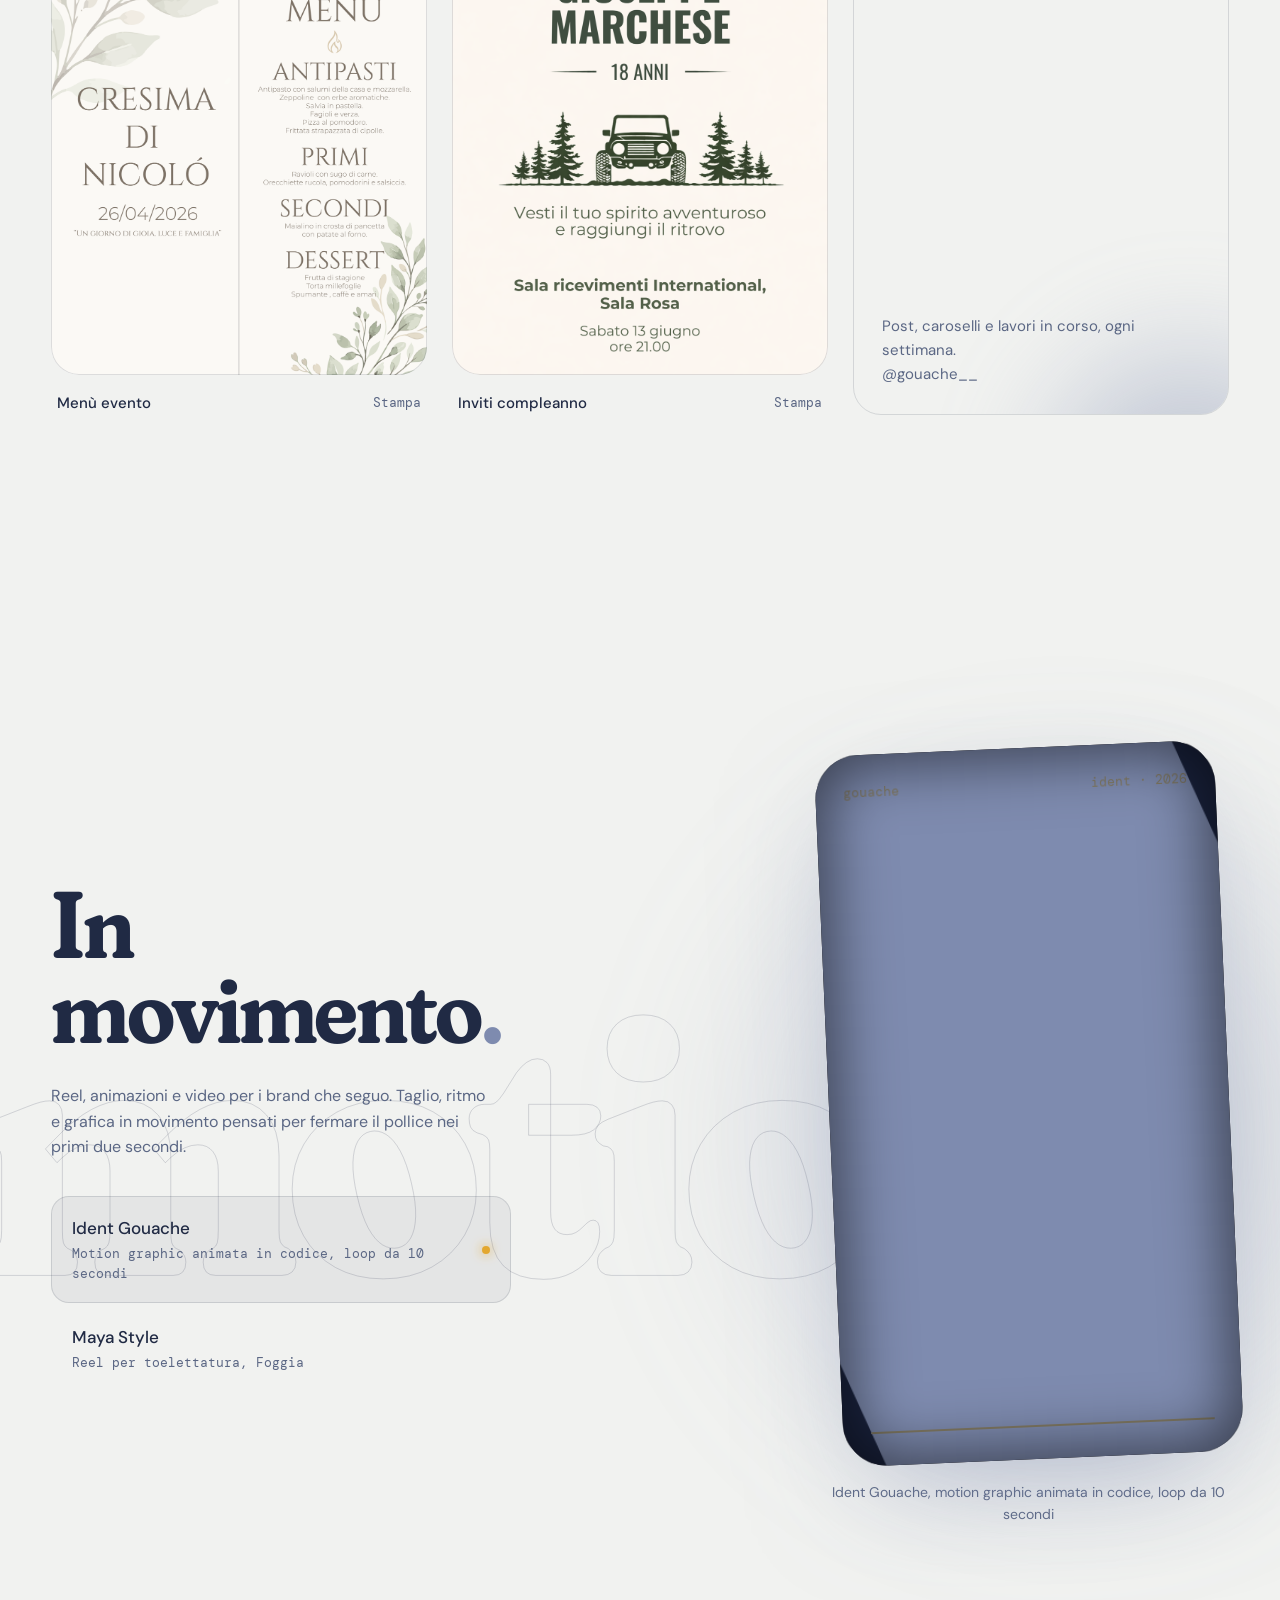
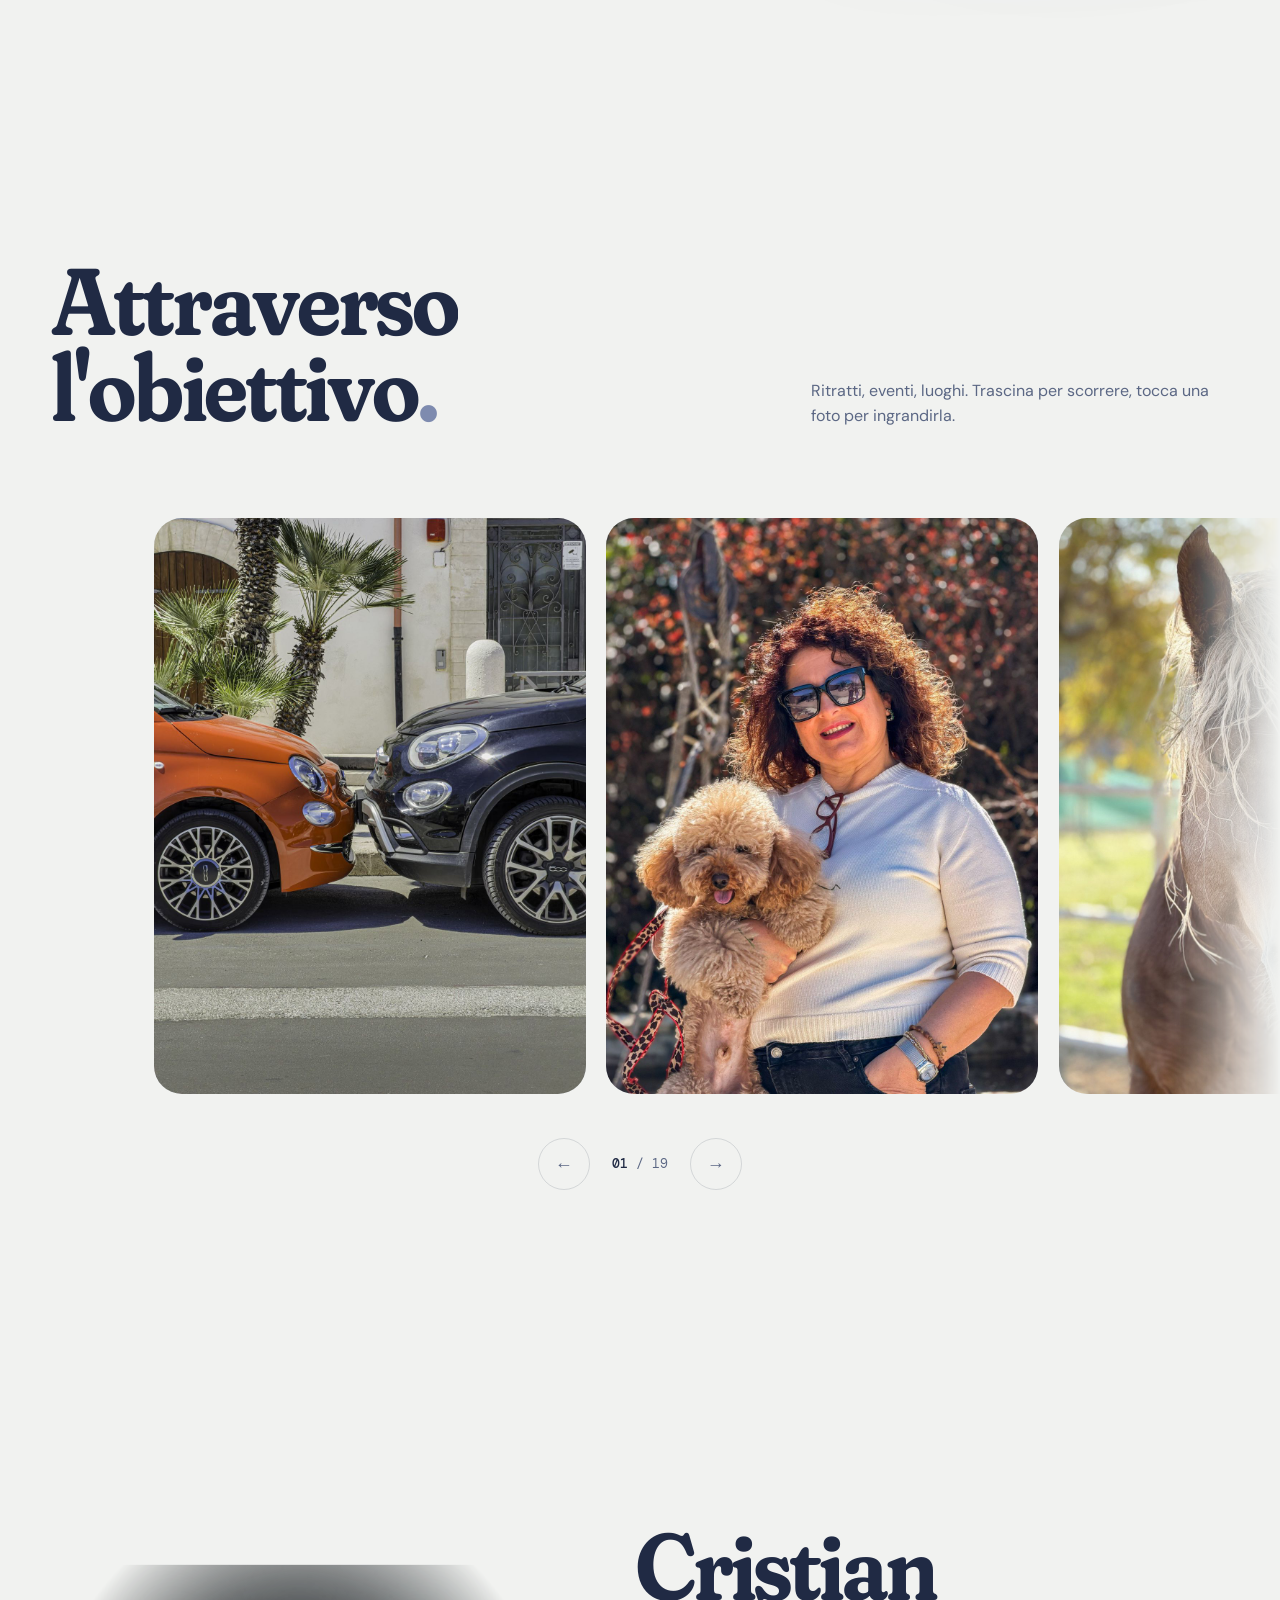
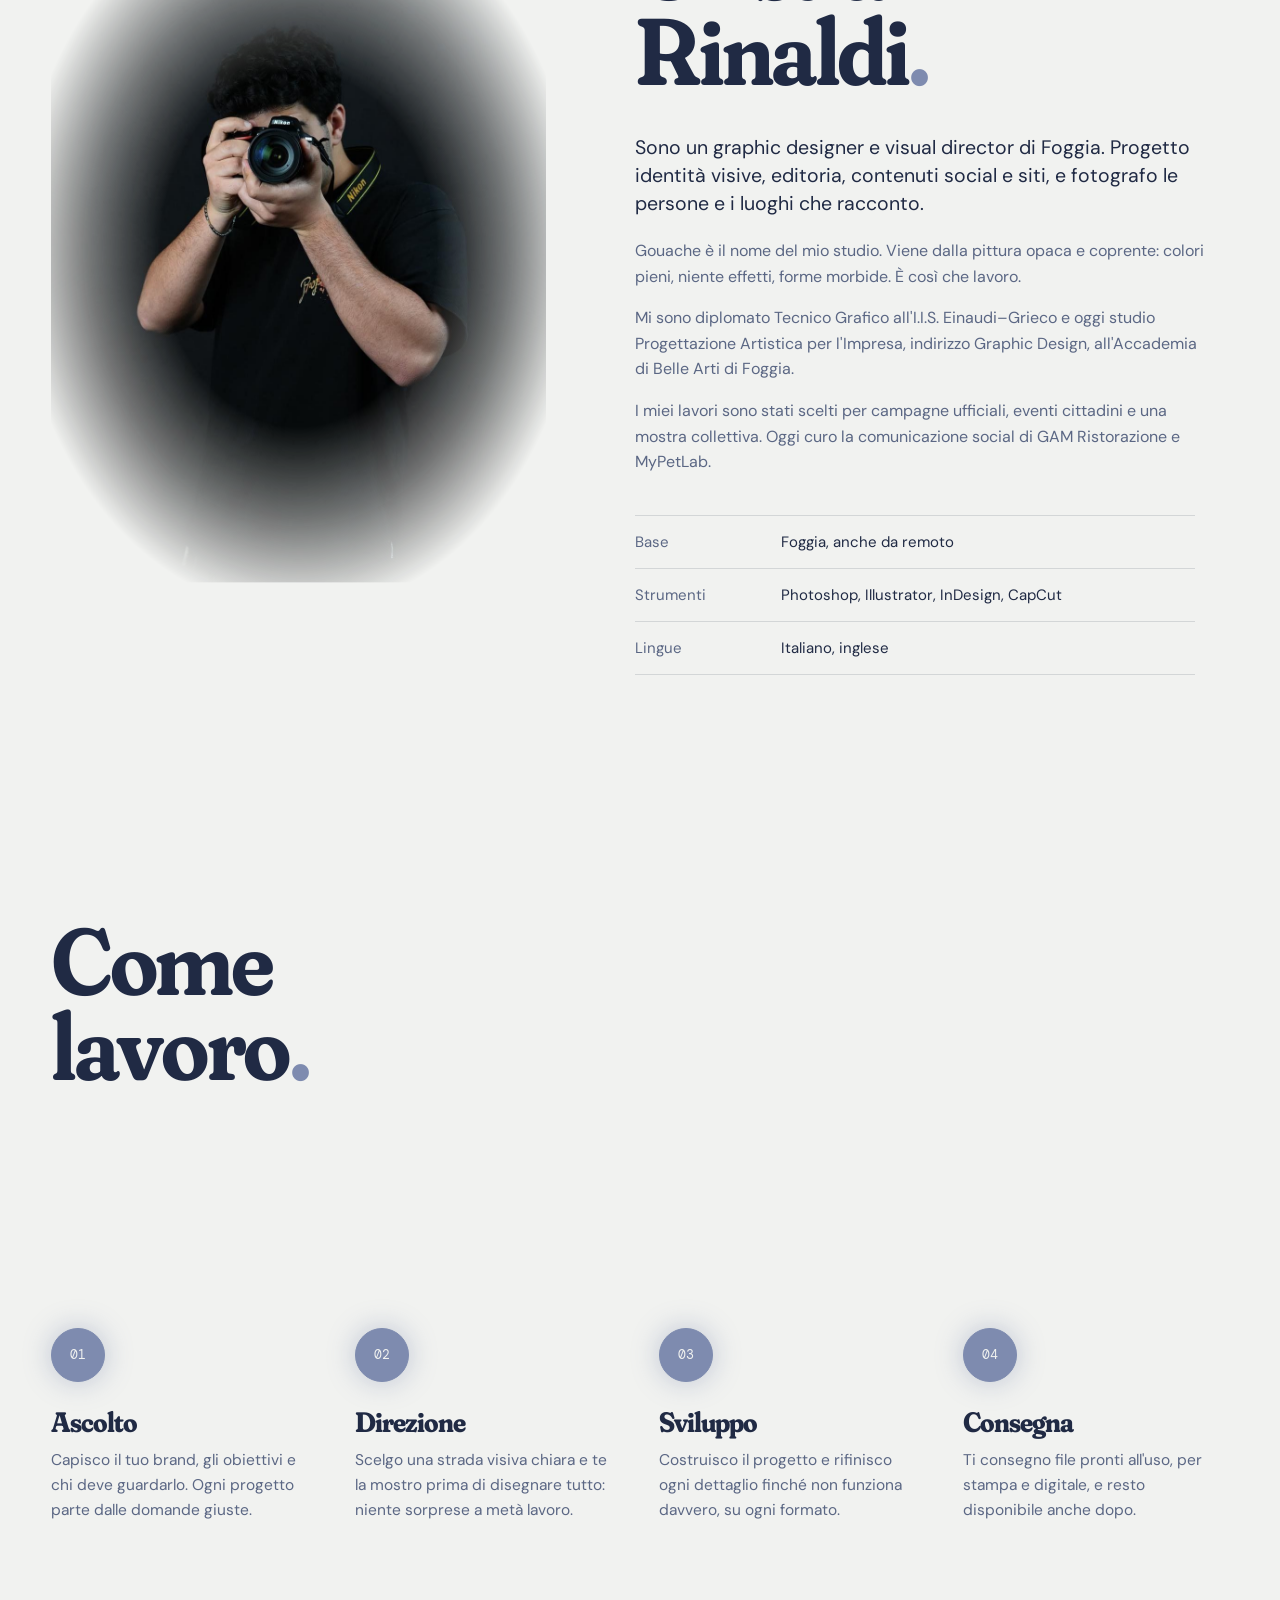
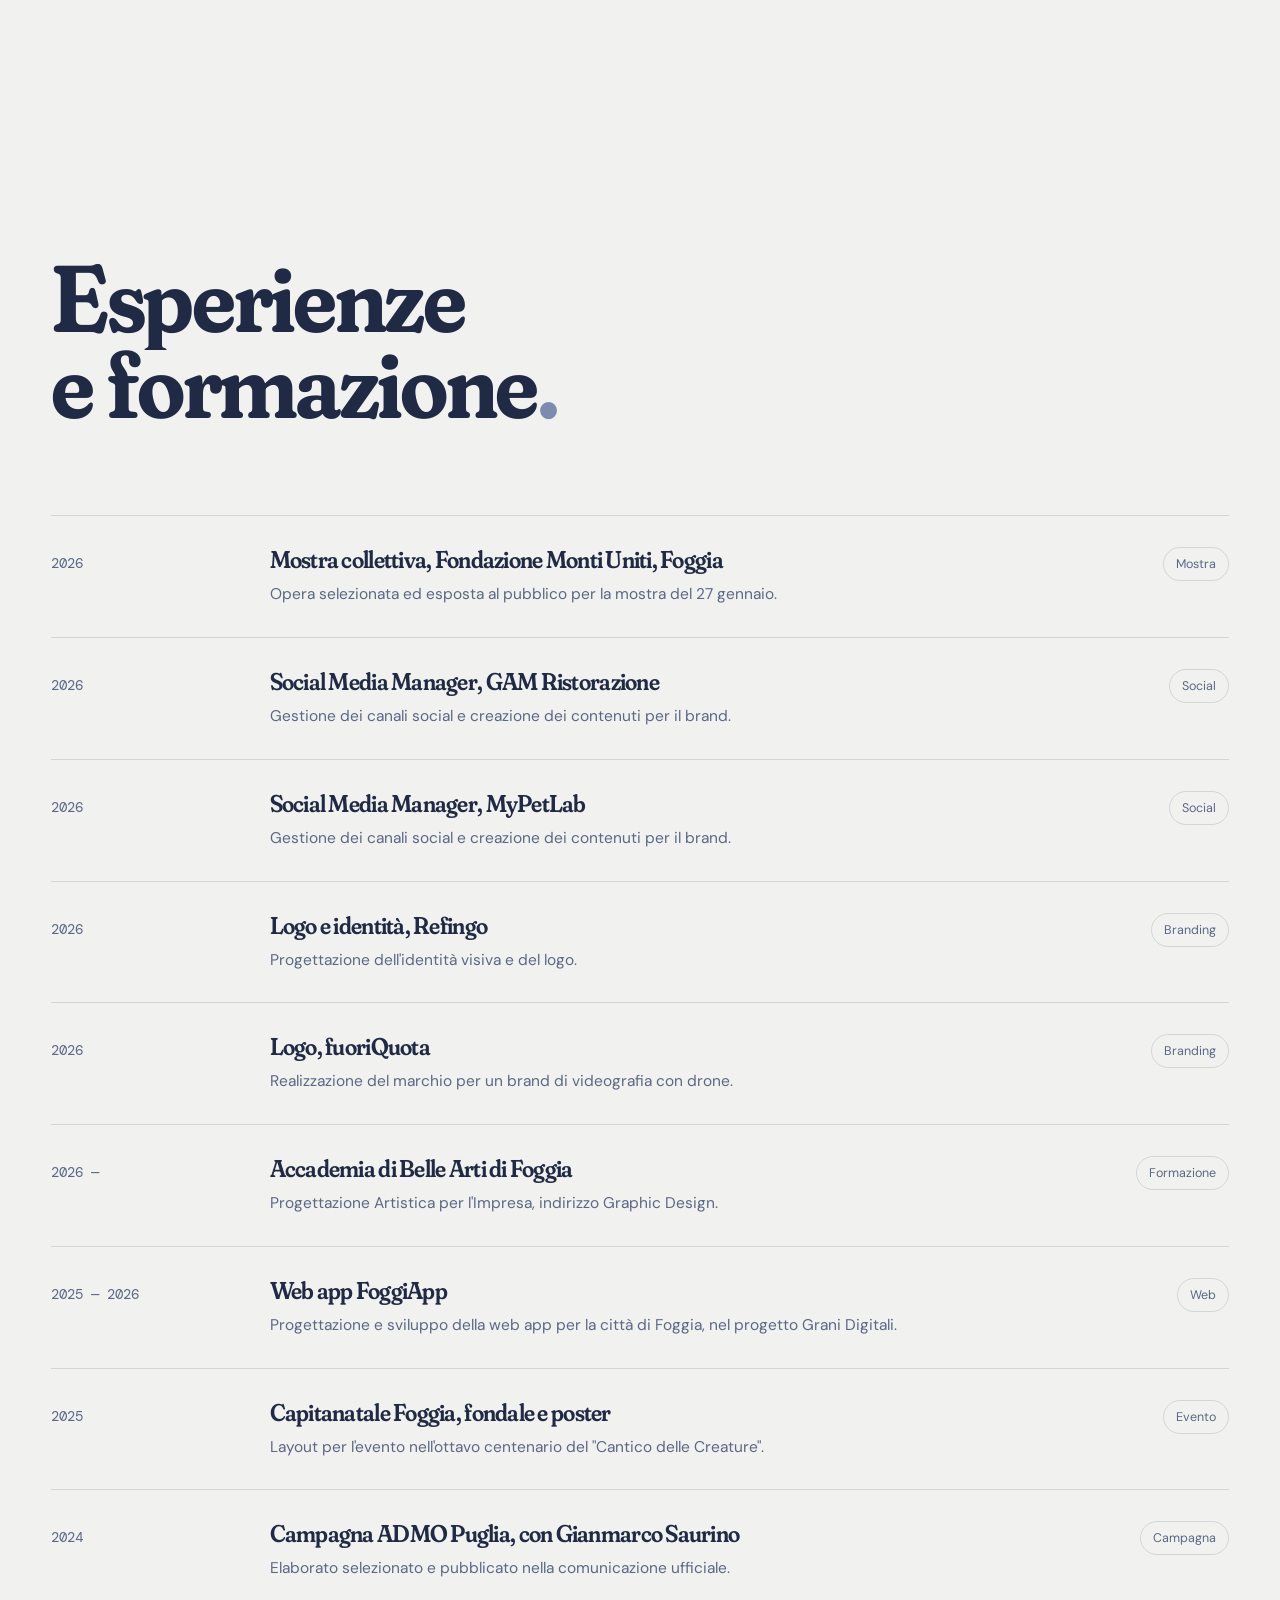
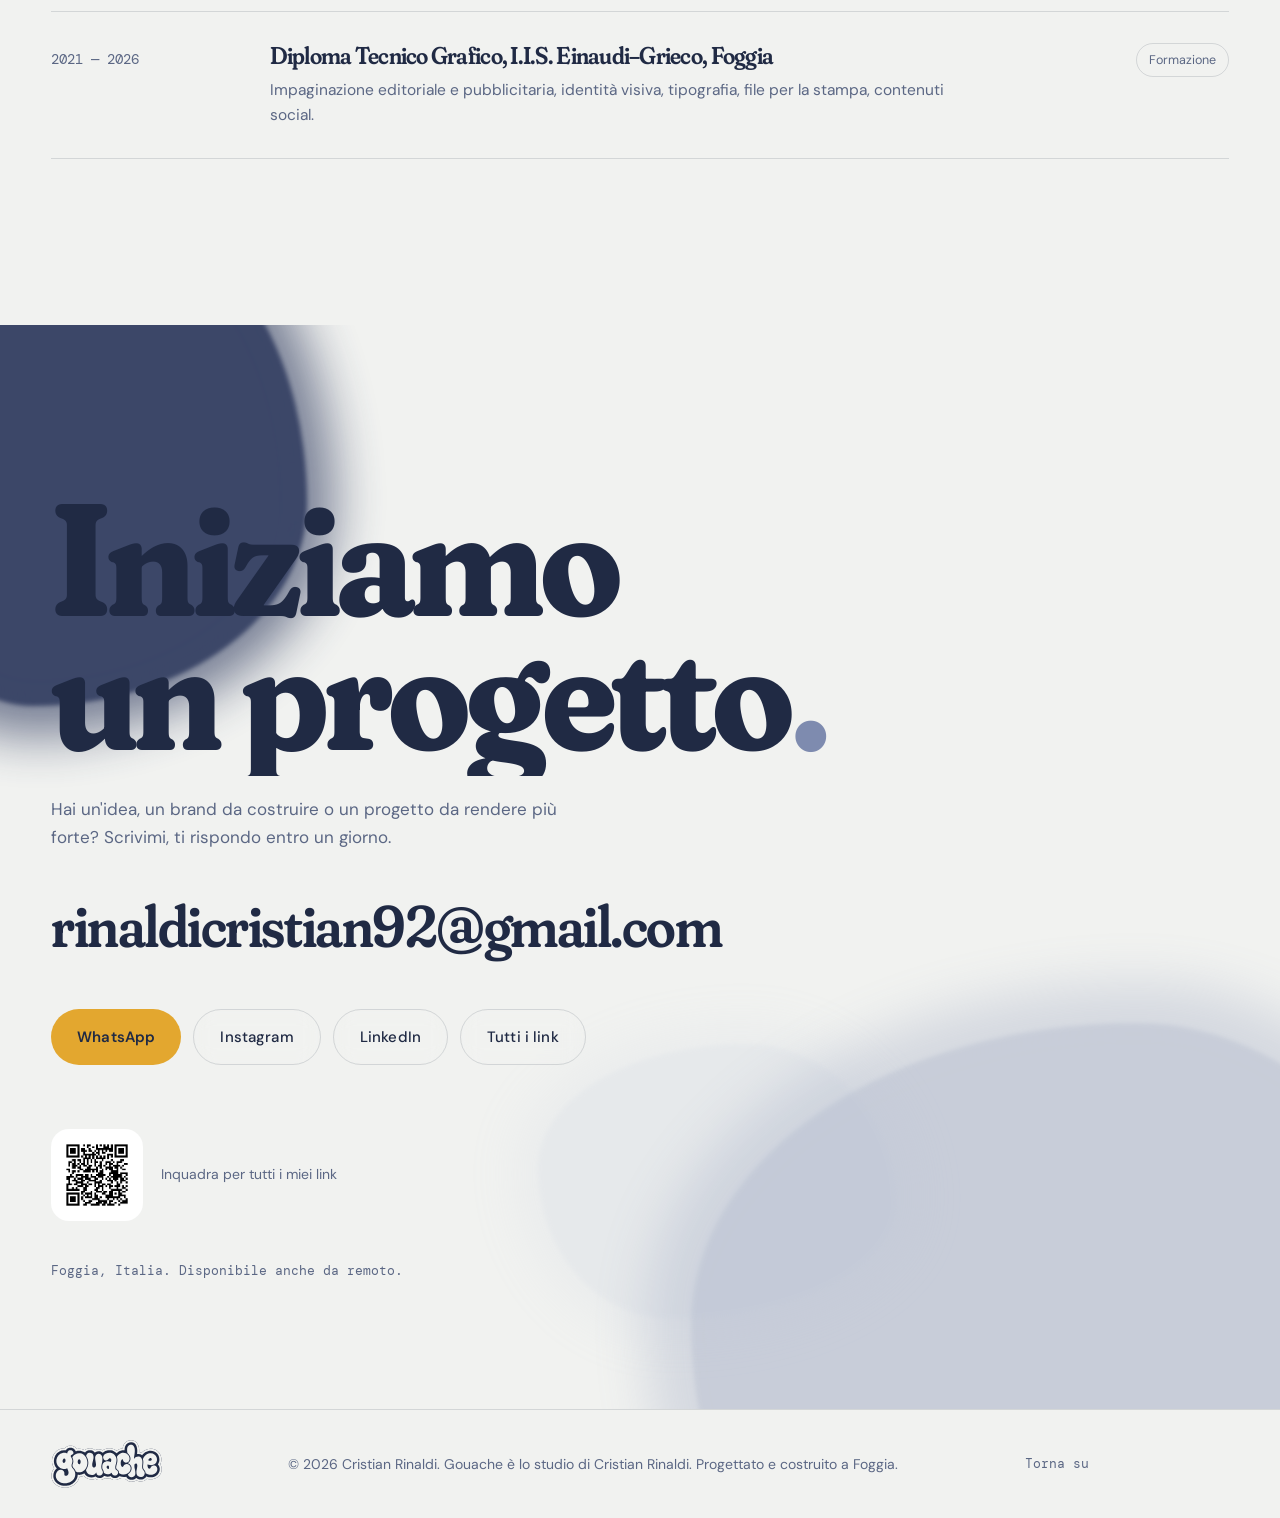
==== commit 55e29627: "Rebranding Gouache: palette, lettering, mascotte, pattern a macchie - Palette navy/neutro/lavanda/az" ====
--- a/index.html
+++ b/index.html
@@ -1,35 +1,35 @@
 <!DOCTYPE html>
 <!--
-  RINALDI VISUALS — portfolio 2026
-  Direzione: "Luce diffusa" — immagini che vanno a fuoco, linee morbide, rosso come unica fonte di calore.
+  GOUACHE (ex Rinaldi Visuals) — portfolio di Cristian Rinaldi
+  Direzione: pittura opaca — macchie morbide di colore, navy come struttura, un solo punto d'ocra.
   File: index.html (struttura) · style.css (stile) · main.js (motion, lingua, avatar)
 -->
 <html lang="it">
 <head>
 <meta charset="utf-8">
 <meta name="viewport" content="width=device-width, initial-scale=1, viewport-fit=cover">
-<title>Rinaldi Visuals — Cristian Rinaldi, graphic designer a Foggia</title>
+<title>Gouache — Cristian Rinaldi, graphic designer a Foggia</title>
 <meta name="description" content="Portfolio di Cristian Rinaldi, graphic designer e visual director a Foggia: identità visive, editoria, web app, fotografia e motion.">
-<meta name="theme-color" content="#1A1A1A">
-<meta property="og:title" content="Rinaldi Visuals — Cristian Rinaldi">
+<meta name="theme-color" content="#202A44">
+<meta property="og:title" content="Gouache — Cristian Rinaldi">
 <meta property="og:description" content="Graphic designer e visual director a Foggia. Identità visive, editoria, web, fotografia, motion.">
-<meta property="og:image" content="assets/ritratto.jpg">
-<link rel="icon" type="image/png" href="assets/logo-mark.png">
-<link rel="apple-touch-icon" href="assets/logo-mark.png">
-
-<link rel="preload" as="font" type="font/woff2" href="fonts/bricolage-grotesque-latin-opsz-normal.woff2" crossorigin>
+<meta property="og:image" content="assets/og-gouache.png">
+<link rel="icon" type="image/png" href="assets/favicon.png">
+<link rel="apple-touch-icon" href="assets/favicon.png">
+
+<link rel="preload" as="font" type="font/woff2" href="fonts/fraunces-latin-full-normal.woff2" crossorigin>
 <link rel="stylesheet" href="fonts/fonts.css">
-<link rel="preload" as="image" href="assets/ritratto.jpg">
+<link rel="preload" as="image" href="assets/gouache-navy.svg">
 <link rel="stylesheet" href="style.css">
 </head>
 
-<body data-theme="dark">
+<body data-theme="light">
 
 <a class="skip" href="#works" data-i18n="skip">Vai ai lavori</a>
 
 <!-- ═════ LOADER ═════ -->
 <div class="loader" id="loader" aria-hidden="true">
-  <img src="assets/logo-mark.png" alt="" class="loader-mark">
+  <img src="assets/gouache-neutral.svg" alt="" class="loader-mark">
 </div>
 
 <!-- ═════ ELEMENTI FISSI ═════ -->
@@ -40,10 +40,9 @@
 
 <!-- ═════ NAVBAR ═════ -->
 <header class="nav" id="nav">
-  <a href="#top" class="nav-brand" aria-label="Rinaldi Visuals, torna su">
-    <img src="assets/logo-mark.png" alt="" class="nav-mark nav-mark--light">
-    <img src="assets/logo-mark-ink.png" alt="" class="nav-mark nav-mark--ink">
-    <span>Rinaldi Visuals</span>
+  <a href="#top" class="nav-brand" aria-label="Gouache, torna su">
+    <img src="assets/gouache-neutral.svg" alt="" class="nav-mark nav-mark--light">
+    <img src="assets/gouache-navy.svg" alt="" class="nav-mark nav-mark--ink">
   </a>
   <nav class="nav-links" aria-label="Sezioni">
     <a href="#works" data-i18n="nav_works">Lavori</a>
@@ -76,18 +75,16 @@
 <main>
 
 <!-- ═════ 1 · HERO ═════ -->
-<section class="hero" id="top" data-theme="dark">
+<section class="hero" id="top" data-theme="light">
+  <div class="blobs" aria-hidden="true"><i></i><i></i><i></i><i></i><i class="ocra"></i></div>
   <div class="hero-glow" id="heroGlow" aria-hidden="true"></div>
-  <figure class="hero-portrait" data-speed="-0.12">
-    <img src="assets/ritratto.jpg" alt="Ritratto di Cristian Rinaldi" width="1612" height="2000">
-  </figure>
 
   <div class="hero-inner">
-    <p class="hero-eyebrow" data-i18n="hero_eyebrow">Graphic designer e visual director a Foggia</p>
-    <h1 class="hero-title" aria-label="Rinaldi Visuals">
-      <span class="line"><span>Rinaldi</span></span>
-      <span class="line"><span>Visuals<em class="dot">.</em></span></span>
+    <p class="hero-eyebrow" data-i18n="hero_eyebrow">Cristian Rinaldi · graphic designer e visual director a Foggia</p>
+    <h1 class="hero-title">
+      <img src="assets/gouache-navy.svg" alt="Gouache" class="hero-logo" width="2390" height="1035">
     </h1>
+    <p class="hero-say"><span data-i18n="hero_say">si legge</span> <b>guàsh</b></p>
     <p class="hero-sub" data-i18n-html="hero_sub">Costruisco identità visive che si capiscono in un secondo e si ricordano a lungo.</p>
     <div class="hero-ctas">
       <a href="#works" class="btn btn--solid" data-cursor="" data-i18n="hero_cta1">Guarda i lavori</a>
@@ -103,19 +100,20 @@
 <!-- ═════ STRISCIA IN MOVIMENTO ═════ -->
 <div class="marquee" aria-hidden="true">
   <div class="marquee-track" id="marquee">
-    <span>Brand identity</span><img src="assets/logo-mark.png" alt=""><span><i>Editoria</i></span><img src="assets/logo-mark.png" alt="">
-    <span>Web app</span><img src="assets/logo-mark.png" alt=""><span><i>Fotografia</i></span><img src="assets/logo-mark.png" alt="">
-    <span>Motion</span><img src="assets/logo-mark.png" alt=""><span><i>Social</i></span><img src="assets/logo-mark.png" alt="">
+    <span>Brand identity</span><b class="mq-blob"></b><span><i>Editoria</i></span><b class="mq-blob b2"></b>
+    <span>Web app</span><b class="mq-blob b3"></b><span><i>Fotografia</i></span><b class="mq-blob"></b>
+    <span>Motion</span><b class="mq-blob b2"></b><span><i>Social</i></span><b class="mq-blob b3"></b>
   </div>
 </div>
 
 <!-- ═════ 2 · STATEMENT ═════ -->
-<section class="statement-sec" id="statement" data-theme="light">
+<section class="statement-sec" id="statement" data-theme="dark">
+  <div class="blobs blobs--quiet" aria-hidden="true"><i></i><i></i></div>
   <p class="statement" id="statementText"></p>
 </section>
 
 <!-- ═════ 3 · LAVORI ═════ -->
-<section class="works" id="works" data-theme="dark">
+<section class="works" id="works" data-theme="light">
   <div class="sec-head">
     <h2 class="h2" data-i18n-html="wk_title">Lavori<br>selezionati<em class="dot">.</em></h2>
     <p class="sec-note" data-i18n-html="wk_note">Tre progetti raccontati per intero, poi una selezione di stampa ed editoria. Tocca un lavoro per aprirlo.</p>
@@ -137,7 +135,7 @@
       <div class="phone is-ident" id="phone" data-cursor="">
         <!-- Ident animato in codice: 5 scene in loop da 10 secondi -->
         <div class="ident" id="ident" aria-hidden="true">
-          <div class="id-ui id-ui-top"><span>rinaldi visuals</span><span>ident · 2026</span></div>
+          <div class="id-ui id-ui-top"><span>gouache</span><span>ident · 2026</span></div>
           <div class="id-scene id-s1">
             <p class="id-word id-brand"><span>B</span><span>r</span><span>a</span><span>n</span><span>d</span></p>
           </div>
@@ -145,12 +143,12 @@
           <div class="id-scene id-s2"><p class="id-serif">editoria<em>.</em></p></div>
           <div class="id-scene id-s3">
             <span class="id-ring"></span><span class="id-ring id-ring2"></span>
-            <img src="assets/logo-mark.png" alt="" class="id-mark">
+            <img src="assets/gouache-neutral.svg" alt="" class="id-mark">
             <span class="id-cut id-cut1"></span><span class="id-cut id-cut2"></span>
           </div>
           <div class="id-scene id-s4">
-            <div class="id-iris"><img src="assets/photo-16.jpg" alt=""></div>
-            <p class="id-mono">foto / ritratto</p>
+            <div class="id-iris"><img src="assets/photo-08.jpg" alt=""></div>
+            <p class="id-mono">foto / architettura</p>
           </div>
           <div class="id-scene id-s5">
             <p class="id-word id-motion"><span>M</span><span>o</span><span>t</span><span>i</span><span>o</span><span>n</span><span class="r">.</span></p>
@@ -194,6 +192,7 @@
   <div class="about-copy">
     <h2 class="h2" data-i18n-html="ab_title">Cristian<br>Rinaldi<em class="dot">.</em></h2>
     <p class="lead" data-i18n-html="ab_p1">Sono un graphic designer e visual director di Foggia. Progetto identità visive, editoria, contenuti social e siti, e fotografo le persone e i luoghi che racconto.</p>
+    <p data-i18n-html="ab_p0">Gouache è il nome del mio studio. Viene dalla pittura opaca e coprente: colori pieni, niente effetti, forme morbide. È così che lavoro.</p>
     <p data-i18n-html="ab_p2">Mi sono diplomato Tecnico Grafico all'I.I.S. Einaudi–Grieco e oggi studio Progettazione Artistica per l'Impresa, indirizzo Graphic Design, all'Accademia di Belle Arti di Foggia.</p>
     <p data-i18n-html="ab_p3">I miei lavori sono stati scelti per campagne ufficiali, eventi cittadini e una mostra collettiva. Oggi curo la comunicazione social di GAM Ristorazione e MyPetLab.</p>
     <dl class="facts">
@@ -232,18 +231,18 @@
 
 <!-- ═════ 9 · CONTATTI ═════ -->
 <section class="contact" id="contact" data-theme="dark">
-  <div class="contact-glow" aria-hidden="true"></div>
+  <div class="blobs blobs--contact" aria-hidden="true"><i></i><i></i><i></i></div>
   <h2 class="contact-title" data-i18n-html="ct_title">Iniziamo<br>un progetto<em class="dot">.</em></h2>
   <p class="contact-sub" data-i18n="ct_sub">Hai un'idea, un brand da costruire o un progetto da rendere più forte? Scrivimi, ti rispondo entro un giorno.</p>
   <a class="contact-mail" href="mailto:rinaldicristian92@gmail.com?subject=Nuovo%20progetto" data-cursor="">rinaldicristian92@gmail.com</a>
   <div class="contact-row">
     <a class="btn btn--solid" href="https://wa.me/393500883962" target="_blank" rel="noopener" data-cursor="">WhatsApp</a>
-    <a class="btn btn--ghost" href="https://www.instagram.com/rinaldi.visuals/" target="_blank" rel="noopener" data-cursor="">Instagram</a>
+    <a class="btn btn--ghost" href="https://www.instagram.com/gouache__/" target="_blank" rel="noopener" data-cursor="">Instagram</a>
     <a class="btn btn--ghost" href="https://www.linkedin.com/in/cristian-rinaldi-514b553a0/" target="_blank" rel="noopener" data-cursor="">LinkedIn</a>
     <a class="btn btn--ghost" href="https://rinaldicristian92-hash.github.io/linkthreek/" target="_blank" rel="noopener" data-cursor="" data-i18n="ct_links">Tutti i link</a>
   </div>
   <div class="contact-qr">
-    <img src="assets/qr-linktree.png" alt="QR code verso tutti i link di Rinaldi Visuals" loading="lazy">
+    <img src="assets/qr-linktree.png" alt="QR code verso tutti i link di Gouache" loading="lazy">
     <span data-i18n="ct_qr">Inquadra per tutti i miei link</span>
   </div>
   <p class="contact-place" data-i18n="ct_place">Foggia, Italia. Disponibile anche da remoto.</p>
@@ -252,7 +251,7 @@
 </main>
 
 <footer class="footer" data-theme="dark">
-  <img src="assets/logo.png" alt="Rinaldi Visuals" class="footer-logo" loading="lazy">
+  <img src="assets/gouache-neutral.svg" alt="Gouache" class="footer-logo" loading="lazy">
   <p>© <span id="year">2026</span> Cristian Rinaldi. <span data-i18n="ft_made">Progettato e costruito a Foggia.</span></p>
   <a href="#top" class="footer-top" data-i18n="ft_top">Torna su</a>
 </footer>
@@ -261,13 +260,10 @@
 <button class="avatar" id="avatar" type="button" aria-label="Contattami">
   <span class="avatar-bubble" id="avatarBubble" aria-live="polite"></span>
   <span class="avatar-face" id="avatarFace">
-    <img src="assets/avatar-neutro.jpg" alt="" data-mood="neutro" class="on">
-    <img src="assets/soddisfatto.jpg" alt="" data-mood="soddisfatto" loading="lazy">
-    <img src="assets/sgranato.jpg" alt="" data-mood="sgranato" loading="lazy">
-    <img src="assets/scettico.png" alt="" data-mood="scettico" loading="lazy">
-    <img src="assets/stanco.jpg" alt="" data-mood="stanco" loading="lazy">
-    <img src="assets/serio.jpg" alt="" data-mood="serio" loading="lazy">
-    <img src="assets/impassibile.jpg" alt="" data-mood="impassibile" loading="lazy">
+    <img src="assets/mascotte/impassibile.svg" alt="" data-mood="impassibile" class="on">
+    <img src="assets/mascotte/soddisfatto.svg" alt="" data-mood="soddisfatto">
+    <img src="assets/mascotte/sgranato.svg" alt="" data-mood="sgranato">
+    <img src="assets/mascotte/serio.svg" alt="" data-mood="serio">
   </span>
 </button>
 
--- a/fonts/fonts.css
+++ b/fonts/fonts.css
@@ -1,11 +1,9 @@
 /* Font in locale (nessuna dipendenza da Google Fonts) */
-@font-face{font-family:'Bricolage Grotesque';font-style:normal;font-display:swap;font-weight:200 800;src:url(bricolage-grotesque-latin-ext-opsz-normal.woff2) format('woff2');unicode-range:U+0100-02BA,U+02BD-02C5,U+02C7-02CC,U+02CE-02D7,U+02DD-02FF,U+0304,U+0308,U+0329,U+1D00-1DBF,U+1E00-1E9F,U+1EF2-1EFF,U+2020,U+20A0-20AB,U+20AD-20C0,U+2113,U+2C60-2C7F,U+A720-A7FF}
-@font-face{font-family:'Bricolage Grotesque';font-style:normal;font-display:swap;font-weight:200 800;src:url(bricolage-grotesque-latin-opsz-normal.woff2) format('woff2');unicode-range:U+0000-00FF,U+0131,U+0152-0153,U+02BB-02BC,U+02C6,U+02DA,U+02DC,U+0304,U+0308,U+0329,U+2000-206F,U+20AC,U+2122,U+2191,U+2193,U+2212,U+2215,U+FEFF,U+FFFD}
 @font-face{font-family:'DM Sans';font-style:normal;font-display:swap;font-weight:100 1000;src:url(dm-sans-latin-ext-opsz-normal.woff2) format('woff2');unicode-range:U+0100-02BA,U+02BD-02C5,U+02C7-02CC,U+02CE-02D7,U+02DD-02FF,U+0304,U+0308,U+0329,U+1D00-1DBF,U+1E00-1E9F,U+1EF2-1EFF,U+2020,U+20A0-20AB,U+20AD-20C0,U+2113,U+2C60-2C7F,U+A720-A7FF}
 @font-face{font-family:'DM Sans';font-style:normal;font-display:swap;font-weight:100 1000;src:url(dm-sans-latin-opsz-normal.woff2) format('woff2');unicode-range:U+0000-00FF,U+0131,U+0152-0153,U+02BB-02BC,U+02C6,U+02DA,U+02DC,U+0304,U+0308,U+0329,U+2000-206F,U+20AC,U+2122,U+2191,U+2193,U+2212,U+2215,U+FEFF,U+FFFD}
 @font-face{font-family:'DM Mono';font-style:normal;font-display:swap;font-weight:400;src:url(dm-mono-latin-400-normal.woff2) format('woff2')}
 @font-face{font-family:'DM Mono';font-style:normal;font-display:swap;font-weight:500;src:url(dm-mono-latin-500-normal.woff2) format('woff2')}
-@font-face{font-family:'Instrument Serif';font-style:normal;font-display:swap;font-weight:400;src:url(instrument-serif-latin-ext-400-normal.woff2) format('woff2');unicode-range:U+0100-02BA,U+02BD-02C5,U+02C7-02CC,U+02CE-02D7,U+02DD-02FF,U+1E00-1E9F,U+2020,U+20A0-20AB,U+20AD-20C0,U+2C60-2C7F,U+A720-A7FF}
-@font-face{font-family:'Instrument Serif';font-style:normal;font-display:swap;font-weight:400;src:url(instrument-serif-latin-400-normal.woff2) format('woff2');unicode-range:U+0000-00FF,U+0131,U+0152-0153,U+02BB-02BC,U+02C6,U+02DA,U+02DC,U+2000-206F,U+20AC,U+2122,U+2212,U+FEFF,U+FFFD}
-@font-face{font-family:'Instrument Serif';font-style:italic;font-display:swap;font-weight:400;src:url(instrument-serif-latin-ext-400-italic.woff2) format('woff2');unicode-range:U+0100-02BA,U+02BD-02C5,U+02C7-02CC,U+02CE-02D7,U+02DD-02FF,U+1E00-1E9F,U+2020,U+20A0-20AB,U+20AD-20C0,U+2C60-2C7F,U+A720-A7FF}
-@font-face{font-family:'Instrument Serif';font-style:italic;font-display:swap;font-weight:400;src:url(instrument-serif-latin-400-italic.woff2) format('woff2');unicode-range:U+0000-00FF,U+0131,U+0152-0153,U+02BB-02BC,U+02C6,U+02DA,U+02DC,U+2000-206F,U+20AC,U+2122,U+2212,U+FEFF,U+FFFD}
+@font-face{font-family:'Fraunces';font-style:normal;font-display:swap;font-weight:100 900;src:url(fraunces-latin-ext-full-normal.woff2) format('woff2');unicode-range:U+0100-02BA,U+02BD-02C5,U+02C7-02CC,U+02CE-02D7,U+02DD-02FF,U+0304,U+0308,U+0329,U+1D00-1DBF,U+1E00-1E9F,U+1EF2-1EFF,U+2020,U+20A0-20AB,U+20AD-20C0,U+2113,U+2C60-2C7F,U+A720-A7FF}
+@font-face{font-family:'Fraunces';font-style:normal;font-display:swap;font-weight:100 900;src:url(fraunces-latin-full-normal.woff2) format('woff2');unicode-range:U+0000-00FF,U+0131,U+0152-0153,U+02BB-02BC,U+02C6,U+02DA,U+02DC,U+0304,U+0308,U+0329,U+2000-206F,U+20AC,U+2122,U+2191,U+2193,U+2212,U+2215,U+FEFF,U+FFFD}
+@font-face{font-family:'Fraunces';font-style:italic;font-display:swap;font-weight:100 900;src:url(fraunces-latin-ext-full-italic.woff2) format('woff2');unicode-range:U+0100-02BA,U+02BD-02C5,U+02C7-02CC,U+02CE-02D7,U+02DD-02FF,U+0304,U+0308,U+0329,U+1D00-1DBF,U+1E00-1E9F,U+1EF2-1EFF,U+2020,U+20A0-20AB,U+20AD-20C0,U+2113,U+2C60-2C7F,U+A720-A7FF}
+@font-face{font-family:'Fraunces';font-style:italic;font-display:swap;font-weight:100 900;src:url(fraunces-latin-full-italic.woff2) format('woff2');unicode-range:U+0000-00FF,U+0131,U+0152-0153,U+02BB-02BC,U+02C6,U+02DA,U+02DC,U+0304,U+0308,U+0329,U+2000-206F,U+20AC,U+2122,U+2191,U+2193,U+2212,U+2215,U+FEFF,U+FFFD}
--- a/style.css
+++ b/style.css
@@ -1,41 +1,48 @@
 /* ════════════════════════════════════════════════════════════
-   RINALDI VISUALS — style.css
-   "Luce diffusa": carta e inchiostro, rosso come unica luce.
+   GOUACHE — style.css  (ex Rinaldi Visuals)
+   Pittura opaca: navy come struttura, macchie morbide di lavanda e azzurro polvere,
+   un solo punto d'ocra per schermata.
    ════════════════════════════════════════════════════════════ */
 
 /* ── Colori che cambiano in modo fluido tra sezioni chiare e scure ── */
-@property --bg   { syntax: '<color>'; inherits: true; initial-value: #1A1A1A; }
-@property --fg   { syntax: '<color>'; inherits: true; initial-value: #F5F2ED; }
-@property --soft { syntax: '<color>'; inherits: true; initial-value: #9A948D; }
-@property --line { syntax: '<color>'; inherits: true; initial-value: rgba(245,242,237,.14); }
-@property --card { syntax: '<color>'; inherits: true; initial-value: #222020; }
+@property --bg   { syntax: '<color>'; inherits: true; initial-value: #F1F2F0; }
+@property --fg   { syntax: '<color>'; inherits: true; initial-value: #202A44; }
+@property --soft { syntax: '<color>'; inherits: true; initial-value: #5B6784; }
+@property --line { syntax: '<color>'; inherits: true; initial-value: rgba(32,42,68,.14); }
+@property --card { syntax: '<color>'; inherits: true; initial-value: #E3E7EE; }
+@property --dot  { syntax: '<color>'; inherits: true; initial-value: #7E8BAF; }
 
 :root{
-  --ink:   #1A1A1A;
-  --ink-2: #222020;
-  --paper: #F5F2ED;
-  --paper-2: #ECE7DF;
-  --red:   #E8000E;
-  --mute:  #8A8580;
-
-  --f-display: 'Bricolage Grotesque', 'DM Sans', system-ui, sans-serif;
-  --f-serif:   'Instrument Serif', Georgia, serif;
+  --navy:     #202A44;
+  --navy-2:   #29355A;
+  --neutro:   #F1F2F0;
+  --lavanda:  #7E8BAF;
+  --polvere:  #B7C2D6;
+  --polvere-2:#CCD4E1;
+  --ocra:     #E3A72F;
+
+  /* alias usati nel resto del file */
+  --ink: var(--navy); --ink-2: var(--navy-2); --paper: var(--neutro); --paper-2: #E3E7EE;
+  --accent: var(--ocra); --mute: var(--lavanda);
+
+  --f-display: 'Fraunces', Georgia, serif;
+  --f-serif:   'Fraunces', Georgia, serif;
   --f-body:    'DM Sans', system-ui, sans-serif;
   --f-mono:    'DM Mono', ui-monospace, monospace;
 
   --ease: cubic-bezier(0.16, 1, 0.3, 1);
-  --r-lg: 32px;
-  --r-md: 24px;
-  --r-sm: 14px;
+  --r-lg: 36px;
+  --r-md: 28px;
+  --r-sm: 18px;
   --gut: clamp(16px, 4vw, 56px);
   --max: 1440px;
 }
 
 body[data-theme="dark"]{
-  --bg: #1A1A1A; --fg: #F5F2ED; --soft: #9A948D; --line: rgba(245,242,237,.14); --card: #222020;
+  --bg: #202A44; --fg: #F1F2F0; --soft: #B7C2D6; --line: rgba(241,242,240,.16); --card: #29355A; --dot: #B7C2D6;
 }
 body[data-theme="light"]{
-  --bg: #F5F2ED; --fg: #1A1A1A; --soft: #77716B; --line: rgba(26,26,26,.14); --card: #ECE7DF;
+  --bg: #F1F2F0; --fg: #202A44; --soft: #5B6784; --line: rgba(32,42,68,.14); --card: #E3E7EE; --dot: #7E8BAF;
 }
 
 *,*::before,*::after{ box-sizing: border-box; }
@@ -52,28 +59,28 @@
   font-optical-sizing: auto;
   -webkit-font-smoothing: antialiased;
   overflow-x: hidden;
-  transition: --bg 1s var(--ease), --fg 1s var(--ease), --soft 1s var(--ease), --line 1s var(--ease), --card 1s var(--ease);
+  transition: --bg 1s var(--ease), --fg 1s var(--ease), --soft 1s var(--ease), --line 1s var(--ease), --card 1s var(--ease), --dot 1s var(--ease);
 }
 img, video{ display: block; max-width: 100%; }
 a{ color: inherit; text-decoration: none; }
 button{ font: inherit; color: inherit; background: none; border: 0; cursor: pointer; padding: 0; }
-:focus-visible{ outline: 2px solid var(--red); outline-offset: 4px; border-radius: 6px; }
-::selection{ background: var(--red); color: #fff; }
-
-.skip{ position: fixed; left: 16px; top: -60px; z-index: 300; background: var(--red); color: #fff; padding: 10px 16px; border-radius: 99px; transition: top .3s; }
+:focus-visible{ outline: 2px solid var(--accent); outline-offset: 4px; border-radius: 6px; }
+::selection{ background: var(--polvere); color: var(--navy); }
+
+.skip{ position: fixed; left: 16px; top: -60px; z-index: 300; background: var(--accent); color: var(--navy); padding: 10px 16px; border-radius: 99px; transition: top .3s; }
 .skip:focus{ top: 16px; }
 
 /* ── Tipografia ── */
 .h2{
   font-family: var(--f-display);
-  font-weight: 750;
+  font-weight: 650;
   font-size: clamp(44px, 7.4vw, 124px);
   line-height: .9;
-  letter-spacing: -0.045em;
+  letter-spacing: -0.025em;
   margin: 0;
-  font-variation-settings: 'opsz' 96;
-}
-.dot{ color: var(--red); font-style: normal; }
+  font-variation-settings: 'opsz' 96, 'SOFT' 100, 'WONK' 0;
+}
+.dot{ color: var(--dot); font-style: normal; }
 .h2 .soft-i, .serif{ font-family: var(--f-serif); font-style: italic; font-weight: 400; letter-spacing: -0.01em; }
 .sec-note{ color: var(--soft); max-width: 38ch; margin: 0; }
 .lead{ font-size: 1.22em; line-height: 1.45; color: var(--fg); }
@@ -86,8 +93,8 @@
   transition: transform .5s var(--ease), background-color .4s, color .4s, box-shadow .5s var(--ease), border-color .4s;
   isolation: isolate;
 }
-.btn--solid{ background: var(--red); color: #fff; box-shadow: 0 0 0 rgba(232,0,14,0); }
-.btn--solid:hover{ transform: translateY(-2px); box-shadow: 0 12px 50px -8px rgba(232,0,14,.65); }
+.btn--solid{ background: var(--accent); color: var(--navy); font-weight: 600; box-shadow: 0 0 0 rgba(227,167,47,0); }
+.btn--solid:hover{ transform: translateY(-2px); box-shadow: 0 14px 44px -10px rgba(227,167,47,.7); }
 .btn--ghost{ border: 1px solid var(--line); color: var(--fg); backdrop-filter: blur(10px); -webkit-backdrop-filter: blur(10px); }
 .btn--ghost:hover{ border-color: var(--fg); transform: translateY(-2px); }
 .round{
@@ -96,13 +103,13 @@
   border: 1px solid var(--line);
   transition: background-color .4s, border-color .4s, transform .5s var(--ease), color .4s;
 }
-.round:hover{ border-color: var(--red); background: var(--red); color: #fff; transform: scale(1.06); }
+.round:hover{ border-color: var(--fg); background: var(--fg); color: var(--bg); transform: scale(1.06); }
 
 /* ── Elementi fissi ── */
 .progress{
   position: fixed; inset: 0 auto auto 0; height: 2px; width: 100%; z-index: 120;
-  background: var(--red); transform-origin: 0 50%; transform: scaleX(0);
-  box-shadow: 0 0 12px rgba(232,0,14,.8);
+  background: var(--lavanda); transform-origin: 0 50%; transform: scaleX(0);
+  box-shadow: 0 0 10px rgba(126,139,175,.6);
 }
 .grain{
   position: fixed; inset: -50%; z-index: 110; pointer-events: none; opacity: .07;
@@ -118,17 +125,17 @@
     display: grid; place-items: center;
     position: fixed; left: 0; top: 0; z-index: 250; pointer-events: none;
     width: 10px; height: 10px; margin: -5px 0 0 -5px; border-radius: 50%;
-    background: var(--red);
+    background: var(--accent);
     transition: width .5s var(--ease), height .5s var(--ease), margin .5s var(--ease), background-color .4s, backdrop-filter .4s, opacity .3s;
     will-change: transform;
   }
   .cursor.is-big{
     width: 92px; height: 92px; margin: -46px 0 0 -46px;
-    background: radial-gradient(circle, rgba(232,0,14,.92) 0%, rgba(232,0,14,.55) 60%, rgba(232,0,14,0) 100%);
+    background: radial-gradient(circle, rgba(126,139,175,.92) 0%, rgba(126,139,175,.55) 60%, rgba(126,139,175,0) 100%);
     backdrop-filter: blur(6px); -webkit-backdrop-filter: blur(6px);
   }
   .cursor.is-hidden{ opacity: 0; }
-  .cursor-label{ font-family: var(--f-mono); font-size: 12px; color: #fff; opacity: 0; transition: opacity .3s; white-space: nowrap; }
+  .cursor-label{ font-family: var(--f-mono); font-size: 12px; color: var(--navy); font-weight: 500; opacity: 0; transition: opacity .3s; white-space: nowrap; }
   .cursor.is-big .cursor-label{ opacity: 1; }
 }
 
@@ -165,8 +172,8 @@
 
 .lang{ position: relative; display: flex; padding: 4px; border-radius: 99px; border: 1px solid var(--line); }
 .lang button{ position: relative; z-index: 1; width: 42px; height: 34px; border-radius: 99px; font-family: var(--f-mono); font-size: 12.5px; color: var(--soft); transition: color .4s; }
-.lang button[aria-pressed="true"]{ color: #fff; }
-.lang-pill{ position: absolute; top: 4px; left: 4px; width: 42px; height: 34px; border-radius: 99px; background: var(--red); box-shadow: 0 4px 22px -4px rgba(232,0,14,.7); transition: transform .6s var(--ease); }
+.lang button[aria-pressed="true"]{ color: var(--navy); }
+.lang-pill{ position: absolute; top: 4px; left: 4px; width: 42px; height: 34px; border-radius: 99px; background: var(--accent); box-shadow: 0 4px 22px -4px rgba(126,139,175,.7); transition: transform .6s var(--ease); }
 
 .burger{ display: none; width: 44px; height: 44px; border-radius: 50%; position: relative; border: 1px solid var(--line); }
 .burger span{ position: absolute; left: 13px; right: 13px; height: 1.5px; background: var(--fg); border-radius: 2px; transition: transform .5s var(--ease), top .5s var(--ease); }
@@ -184,11 +191,11 @@
 }
 .drawer.open{ opacity: 1; visibility: visible; filter: blur(0); }
 .drawer nav{ display: flex; flex-direction: column; gap: 6px; }
-.drawer nav a{ font-family: var(--f-display); font-weight: 700; font-size: clamp(42px, 12vw, 72px); letter-spacing: -0.04em; line-height: 1.05; transform: translateY(24px); opacity: 0; transition: transform .7s var(--ease), opacity .7s var(--ease), color .3s; }
+.drawer nav a{ font-family: var(--f-display); font-weight: 700; font-size: clamp(42px, 12vw, 72px); letter-spacing: -0.025em; line-height: 1.05; transform: translateY(24px); opacity: 0; transition: transform .7s var(--ease), opacity .7s var(--ease), color .3s; }
 .drawer.open nav a{ transform: none; opacity: 1; }
 .drawer.open nav a:nth-child(2){ transition-delay: .05s; } .drawer.open nav a:nth-child(3){ transition-delay: .1s; }
 .drawer.open nav a:nth-child(4){ transition-delay: .15s; } .drawer.open nav a:nth-child(5){ transition-delay: .2s; }
-.drawer nav a:hover{ color: var(--red); }
+.drawer nav a:hover{ color: var(--accent); }
 .drawer-foot{ margin-top: auto; font-family: var(--f-mono); font-size: 13px; color: var(--mute); }
 
 /* ── Sezioni: struttura comune ── */
@@ -219,7 +226,7 @@
 .hero-glow{
   position: absolute; z-index: -1; width: 62vmax; height: 62vmax; left: 0; top: 0;
   margin: -31vmax 0 0 -31vmax; border-radius: 50%;
-  background: radial-gradient(circle, rgba(232,0,14,.55) 0%, rgba(232,0,14,.18) 38%, rgba(232,0,14,0) 70%);
+  background: radial-gradient(circle, rgba(126,139,175,.55) 0%, rgba(126,139,175,.18) 38%, rgba(126,139,175,0) 70%);
   filter: blur(60px); opacity: 0; transition: opacity 2s var(--ease);
   will-change: transform;
 }
@@ -240,9 +247,9 @@
 .hero-inner{ width: 100%; max-width: var(--max); margin: 0 auto; position: relative; }
 .hero-eyebrow{ font-family: var(--f-mono); font-size: 13px; color: var(--soft); margin: 0 0 22px; }
 .hero-title{
-  font-family: var(--f-display); font-weight: 800;
-  font-size: clamp(76px, 16.5vw, 270px); line-height: .82; letter-spacing: -0.052em;
-  margin: 0 0 0 -0.05em; font-variation-settings: 'opsz' 96;
+  font-family: var(--f-display); font-weight: 700;
+  font-size: clamp(76px, 16.5vw, 270px); line-height: .82; letter-spacing: -0.03em;
+  margin: 0 0 0 -0.05em; font-variation-settings: 'opsz' 96, 'SOFT' 100, 'WONK' 0;
 }
 .hero-title .line{ display: block; overflow: hidden; padding-bottom: .06em; margin-bottom: -.06em; }
 .hero-title .line > span{ display: inline-block; transform: translateY(105%); transition: transform 1.3s var(--ease); }
@@ -253,27 +260,27 @@
 .is-loaded .hero-sub, .is-loaded .hero-ctas{ opacity: 1; transform: none; filter: blur(0); }
 .hero-scroll{ position: absolute; right: var(--gut); bottom: 34px; display: flex; align-items: center; gap: 12px; font-family: var(--f-mono); font-size: 12px; color: var(--soft); writing-mode: vertical-rl; }
 .hero-scroll-line{ width: 1px; height: 64px; background: linear-gradient(var(--fg), transparent); position: relative; overflow: hidden; }
-.hero-scroll-line::after{ content: ''; position: absolute; left: 0; top: -40%; width: 1px; height: 40%; background: var(--red); animation: drip 2.2s var(--ease) infinite; }
+.hero-scroll-line::after{ content: ''; position: absolute; left: 0; top: -40%; width: 1px; height: 40%; background: var(--accent); animation: drip 2.2s var(--ease) infinite; }
 @keyframes drip{ to{ top: 110%; } }
 
 /* ═════ STRISCIA ═════ */
 .marquee{ overflow: hidden; padding: clamp(20px, 3vw, 36px) 0; border-block: 1px solid var(--line); background: var(--bg); }
 .marquee-track{ display: flex; align-items: center; gap: clamp(26px, 3.4vw, 54px); width: max-content; will-change: transform; }
-.marquee-track span{ font-family: var(--f-display); font-weight: 700; font-size: clamp(34px, 5.4vw, 88px); letter-spacing: -0.045em; line-height: 1; white-space: nowrap; }
+.marquee-track span{ font-family: var(--f-display); font-weight: 700; font-size: clamp(34px, 5.4vw, 88px); letter-spacing: -0.025em; line-height: 1; white-space: nowrap; }
 .marquee-track span i{ font-family: var(--f-serif); font-weight: 400; letter-spacing: -0.01em; color: var(--soft); }
-.marquee-track img{ height: clamp(26px, 3.4vw, 54px); width: auto; filter: drop-shadow(0 0 18px rgba(232,0,14,.5)); }
+.marquee-track img{ height: clamp(26px, 3.4vw, 54px); width: auto; filter: drop-shadow(0 0 18px rgba(126,139,175,.5)); }
 
 /* ═════ STATEMENT ═════ */
 .statement-sec{ display: grid; place-items: center; }
 .statement{
   max-width: 20ch; margin: 0 auto;
   font-family: var(--f-display); font-weight: 600;
-  font-size: clamp(36px, 5.6vw, 92px); line-height: 1.02; letter-spacing: -0.04em;
+  font-size: clamp(36px, 5.6vw, 92px); line-height: 1.02; letter-spacing: -0.025em;
 }
 .statement .w{ color: color-mix(in srgb, var(--fg) 16%, transparent); transition: color .5s var(--ease); }
 .statement .w.on{ color: var(--fg); }
 .statement .w.accent{ font-family: var(--f-serif); font-weight: 400; font-style: italic; letter-spacing: -0.015em; }
-.statement .w.accent.on{ color: var(--red); }
+.statement .w.accent.on{ color: var(--accent); }
 
 /* ═════ LAVORI ═════ */
 .featured{ max-width: var(--max); margin: 0 auto; display: grid; gap: clamp(90px, 12vw, 180px); }
@@ -297,7 +304,7 @@
 .media-frame.is-logo img{ object-fit: contain; padding: 14%; }
 .media-glow{
   position: absolute; inset: 8% 6%; z-index: -1; border-radius: 50%;
-  background: radial-gradient(circle, rgba(232,0,14,.5), rgba(232,0,14,0) 70%);
+  background: radial-gradient(circle, rgba(126,139,175,.5), rgba(126,139,175,0) 70%);
   filter: blur(50px); opacity: .25; transform: scale(.85);
   transition: opacity .9s var(--ease), transform 1.1s var(--ease);
 }
@@ -307,7 +314,7 @@
 .feat-media:hover .media-frame.in img, .tile:hover .media-frame.in img{ transform: scale(1.045); }
 
 .feat-cat{ font-family: var(--f-mono); font-size: 13px; color: var(--soft); margin: 0 0 18px; }
-.feat-title{ font-family: var(--f-display); font-weight: 750; font-size: clamp(40px, 4.8vw, 78px); line-height: .92; letter-spacing: -0.045em; margin: 0 0 22px; }
+.feat-title{ font-family: var(--f-display); font-weight: 650; font-size: clamp(40px, 4.8vw, 78px); line-height: .92; letter-spacing: -0.025em; margin: 0 0 22px; }
 .feat-desc{ color: var(--soft); margin: 0 0 28px; max-width: 40ch; }
 .feat-meta{ display: grid; grid-template-columns: auto 1fr; gap: 6px 20px; margin: 0 0 32px; font-size: 14px; }
 .feat-meta dt{ color: var(--soft); }
@@ -330,21 +337,21 @@
   display: flex; flex-direction: column; justify-content: space-between; padding: 28px; min-height: 280px;
   position: relative; overflow: hidden; isolation: isolate; transition: border-color .5s;
 }
-.tile-more::before{ content: ''; position: absolute; z-index: -1; width: 120%; aspect-ratio: 1; right: -50%; bottom: -60%; border-radius: 50%; background: radial-gradient(circle, rgba(232,0,14,.55), rgba(232,0,14,0) 65%); filter: blur(40px); transition: transform 1s var(--ease); }
-.tile-more:hover{ border-color: var(--red); }
+.tile-more::before{ content: ''; position: absolute; z-index: -1; width: 120%; aspect-ratio: 1; right: -50%; bottom: -60%; border-radius: 50%; background: radial-gradient(circle, rgba(126,139,175,.55), rgba(126,139,175,0) 65%); filter: blur(40px); transition: transform 1s var(--ease); }
+.tile-more:hover{ border-color: var(--accent); }
 .tile-more:hover::before{ transform: translate(-12%, -14%) scale(1.15); }
-.tile-more strong{ font-family: var(--f-display); font-weight: 700; font-size: clamp(28px, 2.6vw, 40px); letter-spacing: -0.04em; line-height: 1; }
+.tile-more strong{ font-family: var(--f-display); font-weight: 700; font-size: clamp(28px, 2.6vw, 40px); letter-spacing: -0.025em; line-height: 1; }
 .tile-more span{ color: var(--soft); font-size: 15px; }
 
 /* ═════ MOTION ═════ */
 .motion{ overflow: hidden; }
 .motion::before{
   content: ''; position: absolute; z-index: 0; width: 70vmax; aspect-ratio: 1; right: -18vmax; top: 50%; transform: translateY(-50%);
-  border-radius: 50%; background: radial-gradient(circle, rgba(232,0,14,.35), rgba(232,0,14,0) 62%); filter: blur(70px);
+  border-radius: 50%; background: radial-gradient(circle, rgba(126,139,175,.35), rgba(126,139,175,0) 62%); filter: blur(70px);
 }
 .motion-bgword{
   position: absolute; z-index: 0; left: 0; top: 50%; translate: 0 -50%;
-  font-family: var(--f-display); font-weight: 800; font-size: clamp(160px, 30vw, 520px); letter-spacing: -0.07em; line-height: .8;
+  font-family: var(--f-display); font-weight: 700; font-size: clamp(160px, 30vw, 520px); letter-spacing: -0.035em; line-height: .8;
   color: transparent; -webkit-text-stroke: 1px color-mix(in srgb, var(--fg) 16%, transparent);
   white-space: nowrap; pointer-events: none; will-change: transform;
 }
@@ -360,13 +367,13 @@
 .motion-list .ml-txt{ display: grid; gap: 2px; }
 .motion-list b{ font-weight: 500; font-size: 17px; }
 .motion-list small{ font-family: var(--f-mono); font-size: 12.5px; color: var(--soft); }
-.motion-list .live{ width: 8px; height: 8px; border-radius: 50%; background: var(--red); box-shadow: 0 0 12px var(--red); animation: pulse 1.8s ease-in-out infinite; flex: none; }
+.motion-list .live{ width: 8px; height: 8px; border-radius: 50%; background: var(--accent); box-shadow: 0 0 12px var(--accent); animation: pulse 1.8s ease-in-out infinite; flex: none; }
 @keyframes pulse{ 50%{ opacity: .35; } }
 
 .motion-stage{ position: relative; }
 .phone{
   position: relative; aspect-ratio: 9 / 16; border-radius: 44px; overflow: hidden;
-  background: #000; box-shadow: 0 40px 120px -30px rgba(232,0,14,.55), 0 0 0 1px rgba(245,242,237,.12);
+  background: #000; box-shadow: 0 40px 120px -30px rgba(126,139,175,.55), 0 0 0 1px rgba(241,242,240,.12);
   transform: rotate(-2.5deg); transition: transform 1s var(--ease);
 }
 .phone:hover{ transform: rotate(0) scale(1.015); }
@@ -375,12 +382,12 @@
 .sound{
   position: absolute; z-index: 2; left: 50%; bottom: 18px; translate: -50% 0;
   display: flex; align-items: center; gap: 10px; padding: 10px 16px; border-radius: 99px;
-  background: rgba(26,26,26,.55); backdrop-filter: blur(12px); -webkit-backdrop-filter: blur(12px);
-  border: 1px solid rgba(245,242,237,.18); color: #F5F2ED; font-size: 13px; white-space: nowrap;
+  background: rgba(32,42,68,.55); backdrop-filter: blur(12px); -webkit-backdrop-filter: blur(12px);
+  border: 1px solid rgba(241,242,240,.18); color: #F1F2F0; font-size: 13px; white-space: nowrap;
 }
 .sound-bars{ display: flex; gap: 2px; align-items: flex-end; height: 12px; }
 .sound-bars i{ width: 2px; height: 4px; background: currentColor; border-radius: 2px; }
-.sound[aria-pressed="true"] .sound-bars i{ animation: bars .9s ease-in-out infinite; background: var(--red); }
+.sound[aria-pressed="true"] .sound-bars i{ animation: bars .9s ease-in-out infinite; background: var(--accent); }
 .sound[aria-pressed="true"] .sound-bars i:nth-child(2){ animation-delay: .2s; }
 .sound[aria-pressed="true"] .sound-bars i:nth-child(3){ animation-delay: .4s; }
 @keyframes bars{ 50%{ height: 12px; } }
@@ -426,7 +433,7 @@
 .process{ padding-top: clamp(40px, 6vw, 90px); }
 .steps{ position: relative; max-width: var(--max); margin: 0 auto; }
 .steps-line{ position: absolute; left: 0; right: 0; top: -30px; width: 100%; height: 220px; overflow: visible; pointer-events: none; }
-.steps-line path{ fill: none; stroke: var(--red); stroke-width: 2; stroke-linecap: round; filter: drop-shadow(0 0 8px rgba(232,0,14,.5)); vector-effect: non-scaling-stroke; }
+.steps-line path{ fill: none; stroke: var(--lavanda); stroke-width: 2; stroke-linecap: round; filter: drop-shadow(0 0 8px rgba(126,139,175,.5)); vector-effect: non-scaling-stroke; }
 .steps ol{ list-style: none; margin: 0; padding: 0; position: relative; display: grid; grid-template-columns: repeat(4, 1fr); gap: clamp(20px, 3vw, 44px); }
 .steps li{ padding-top: 150px; }
 .step-n{
@@ -434,7 +441,7 @@
   background: var(--bg); border: 1px solid var(--line); font-family: var(--f-mono); font-size: 13px; margin-bottom: 26px;
   transition: background-color .6s, color .6s, border-color .6s, box-shadow .6s;
 }
-.steps li.in .step-n{ background: var(--red); color: #fff; border-color: var(--red); box-shadow: 0 0 28px rgba(232,0,14,.45); }
+.steps li.in .step-n{ background: var(--lavanda); color: var(--neutro); border-color: var(--lavanda); box-shadow: 0 0 28px rgba(126,139,175,.45); }
 .steps h3{ font-family: var(--f-display); font-weight: 700; font-size: clamp(24px, 2.2vw, 34px); letter-spacing: -0.035em; margin: 0 0 12px; line-height: 1; }
 .steps p{ color: var(--soft); margin: 0; font-size: 15.5px; max-width: 30ch; }
 
@@ -450,22 +457,22 @@
 .tl h3{ font-family: var(--f-display); font-weight: 600; font-size: clamp(20px, 1.9vw, 28px); letter-spacing: -0.03em; line-height: 1.15; margin: 0 0 8px; transition: color .4s; }
 .tl p{ margin: 0; color: var(--soft); max-width: 62ch; font-size: 15.5px; }
 .tl-tag{ justify-self: end; font-size: 12.5px; padding: 6px 12px; border-radius: 99px; border: 1px solid var(--line); color: var(--soft); white-space: nowrap; }
-.tl:hover h3{ color: var(--red); }
+.tl:hover h3{ color: var(--dot); }
 
 /* ═════ CONTATTI ═════ */
 .contact{ overflow: hidden; isolation: isolate; text-align: left; padding-bottom: clamp(70px, 9vw, 120px); }
 .contact{ padding-left: max(var(--gut), calc((100% - var(--max)) / 2)); padding-right: max(var(--gut), calc((100% - var(--max)) / 2)); }
 .contact-glow{
   position: absolute; z-index: -1; left: 50%; bottom: -40vmax; width: 110vmax; height: 80vmax; translate: -50% 0;
-  border-radius: 50%; background: radial-gradient(ellipse at center, rgba(232,0,14,.6), rgba(232,0,14,.12) 45%, rgba(232,0,14,0) 70%); filter: blur(60px);
-}
-.contact-title{ font-family: var(--f-display); font-weight: 800; font-size: clamp(64px, 12.5vw, 210px); letter-spacing: -0.05em; line-height: .84; margin: 0 0 36px; }
+  border-radius: 50%; background: radial-gradient(ellipse at center, rgba(126,139,175,.6), rgba(126,139,175,.12) 45%, rgba(126,139,175,0) 70%); filter: blur(60px);
+}
+.contact-title{ font-family: var(--f-display); font-weight: 700; font-size: clamp(64px, 12.5vw, 210px); letter-spacing: -0.03em; line-height: .84; margin: 0 0 36px; }
 .contact-sub{ color: var(--soft); max-width: 44ch; font-size: clamp(17px, 1.3vw, 20px); margin-top: 0; margin-bottom: 44px; }
 .contact-mail{
   display: block; width: fit-content; max-width: 100%;
-  font-family: var(--f-display); font-weight: 600; font-size: clamp(26px, 4.6vw, 72px); letter-spacing: -0.045em; line-height: 1.05;
+  font-family: var(--f-display); font-weight: 600; font-size: clamp(26px, 4.6vw, 72px); letter-spacing: -0.025em; line-height: 1.05;
   overflow-wrap: anywhere; position: relative; padding-bottom: 8px; margin-bottom: 44px;
-  background: linear-gradient(var(--red), var(--red)) 0 100% / 0 2px no-repeat; transition: background-size .8s var(--ease), color .4s;
+  background: linear-gradient(var(--accent), var(--accent)) 0 100% / 0 2px no-repeat; transition: background-size .8s var(--ease), color .4s;
 }
 .contact-mail:hover{ background-size: 100% 2px; }
 .contact-row{ display: flex; flex-wrap: wrap; gap: 12px; }
@@ -480,7 +487,7 @@
 .footer p{ margin: 0; }
 .footer-logo{ height: 56px; width: auto; }
 .footer-top{ font-family: var(--f-mono); font-size: 13px; }
-.footer-top:hover{ color: var(--red); }
+.footer-top:hover{ color: var(--accent); }
 
 /* ═════ AVATAR ═════ */
 .avatar{
@@ -490,9 +497,9 @@
   transition: opacity 1s var(--ease), transform 1s var(--ease), filter 1s var(--ease);
 }
 .is-loaded .avatar{ opacity: 1; transform: none; filter: blur(0); transition-delay: 1.2s; }
-.avatar::before{ content: ''; position: absolute; inset: -14px; border-radius: 50%; background: radial-gradient(circle, rgba(232,0,14,.45), rgba(232,0,14,0) 70%); filter: blur(10px); z-index: -1; transition: transform .8s var(--ease), opacity .8s; }
+.avatar::before{ content: ''; position: absolute; inset: -14px; border-radius: 50%; background: radial-gradient(circle, rgba(126,139,175,.45), rgba(126,139,175,0) 70%); filter: blur(10px); z-index: -1; transition: transform .8s var(--ease), opacity .8s; }
 .avatar:hover::before{ transform: scale(1.18); }
-.avatar-face{ position: absolute; inset: 0; border-radius: 50%; overflow: hidden; background: #1A1A1A; box-shadow: 0 14px 40px -10px rgba(0,0,0,.55), 0 0 0 1px rgba(245,242,237,.1); transition: transform .6s var(--ease); }
+.avatar-face{ position: absolute; inset: 0; border-radius: 50%; overflow: hidden; background: #202A44; box-shadow: 0 14px 40px -10px rgba(0,0,0,.55), 0 0 0 1px rgba(241,242,240,.1); transition: transform .6s var(--ease); }
 .avatar:hover .avatar-face{ transform: scale(1.05) rotate(-3deg); }
 .avatar-face img{ position: absolute; inset: 0; width: 100%; height: 100%; object-fit: cover; object-position: 50% 30%; transform: scale(1.12); opacity: 0; filter: blur(6px); transition: opacity .4s var(--ease), filter .4s var(--ease); }
 .avatar-face img.on{ opacity: 1; filter: blur(0); }
@@ -508,7 +515,7 @@
 
 /* ═════ CASE STUDY ═════ */
 .case{
-  position: fixed; inset: 0; z-index: 200; background: rgba(26,26,26,.6);
+  position: fixed; inset: 0; z-index: 200; background: rgba(32,42,68,.6);
   backdrop-filter: blur(20px); -webkit-backdrop-filter: blur(20px);
   opacity: 0; visibility: hidden; transition: opacity .7s var(--ease), visibility .7s;
   color: var(--paper);
@@ -519,13 +526,13 @@
   background: var(--ink); border-radius: var(--r-lg) var(--r-lg) 0 0;
   padding: clamp(72px, 9vw, 120px) clamp(20px, 7vw, 120px) 80px;
   transform: translateY(8%); filter: blur(10px); transition: transform .9s var(--ease), filter .9s var(--ease);
-  --fg: #F5F2ED; --soft: #9A948D; --line: rgba(245,242,237,.14); --card: #222020;
+  --fg: #F1F2F0; --soft: #B7C2D6; --line: rgba(241,242,240,.14); --card: #29355A;
 }
 .case.open .case-scroll{ transform: none; filter: blur(0); }
-.case-close{ position: fixed; top: 30px; right: 30px; z-index: 3; background: rgba(26,26,26,.7); backdrop-filter: blur(10px); color: var(--paper); }
+.case-close{ position: fixed; top: 30px; right: 30px; z-index: 3; background: rgba(32,42,68,.7); backdrop-filter: blur(10px); color: var(--paper); }
 .case-head{ max-width: 1100px; margin: 0 auto 60px; }
 .case-cat{ font-family: var(--f-mono); font-size: 13px; color: var(--soft); margin: 0 0 20px; }
-.case-title{ font-family: var(--f-display); font-weight: 800; font-size: clamp(50px, 8.5vw, 140px); line-height: .86; letter-spacing: -0.06em; margin: 0 0 40px; }
+.case-title{ font-family: var(--f-display); font-weight: 700; font-size: clamp(50px, 8.5vw, 140px); line-height: .86; letter-spacing: -0.035em; margin: 0 0 40px; }
 .case-meta{ display: flex; flex-wrap: wrap; gap: 14px 48px; margin: 0; font-size: 15px; }
 .case-meta dt{ color: var(--soft); font-size: 13px; margin-bottom: 4px; }
 .case-meta dd{ margin: 0; }
@@ -543,16 +550,16 @@
 /* ═════ LIGHTBOX ═════ */
 .lightbox{
   position: fixed; inset: 0; z-index: 210; display: grid; place-items: center;
-  background: rgba(20,20,20,.86); backdrop-filter: blur(22px); -webkit-backdrop-filter: blur(22px);
+  background: rgba(27,36,64,.86); backdrop-filter: blur(22px); -webkit-backdrop-filter: blur(22px);
   opacity: 0; visibility: hidden; transition: opacity .6s var(--ease), visibility .6s; color: var(--paper);
 }
 .lightbox.open{ opacity: 1; visibility: visible; }
 .lightbox img{ max-width: min(88vw, 1400px); max-height: 82vh; width: auto; height: auto; border-radius: var(--r-md); filter: blur(12px); transform: scale(.96); transition: filter .6s var(--ease), transform .7s var(--ease); }
 .lightbox.open img.ready{ filter: blur(0); transform: none; }
-.lb-close{ position: absolute; top: 24px; right: 24px; border-color: rgba(245,242,237,.2); }
-.lb-prev, .lb-next{ position: absolute; top: 50%; translate: 0 -50%; border-color: rgba(245,242,237,.2); }
+.lb-close{ position: absolute; top: 24px; right: 24px; border-color: rgba(241,242,240,.2); }
+.lb-prev, .lb-next{ position: absolute; top: 50%; translate: 0 -50%; border-color: rgba(241,242,240,.2); }
 .lb-prev{ left: 24px; } .lb-next{ right: 24px; }
-.lb-count{ position: absolute; bottom: 26px; left: 50%; translate: -50% 0; font-family: var(--f-mono); font-size: 13px; color: #9A948D; }
+.lb-count{ position: absolute; bottom: 26px; left: 50%; translate: -50% 0; font-family: var(--f-mono); font-size: 13px; color: #B7C2D6; }
 
 /* ═════ CAMBIO LINGUA ═════ */
 [data-i18n], [data-i18n-html]{ transition: opacity .28s var(--ease), filter .28s var(--ease); }
@@ -616,7 +623,7 @@
   .hero-title .line > span{ transform: none !important; }
   .hero-sub, .hero-ctas{ opacity: 1 !important; transform: none !important; filter: none !important; }
   .statement .w{ color: var(--fg); }
-  .statement .w.accent{ color: var(--red); }
+  .statement .w.accent{ color: var(--accent); }
 }
 
 /* ════════════════════════════════════════════════════════════
@@ -629,7 +636,7 @@
 .phone.is-ident video, .phone.is-ident .sound{ display: none; }
 .ident{
   --T: 10s;
-  position: absolute; inset: 0; overflow: hidden; background: #141414; color: #F5F2ED;
+  position: absolute; inset: 0; overflow: hidden; background: #1B2440; color: #F1F2F0;
   container-type: inline-size;
 }
 .ident *{ animation-duration: var(--T); animation-iteration-count: infinite; animation-timing-function: var(--ease); animation-fill-mode: both; }
@@ -642,7 +649,7 @@
 .id-bar i{ position: absolute; inset: 0; background: #fff; transform-origin: 0 50%; animation-name: idBar; animation-timing-function: linear !important; }
 @keyframes idBar{ from{ transform: scaleX(0); } to{ transform: scaleX(1); } }
 
-.id-word{ margin: 0; display: flex; overflow: hidden; padding: 0 0 .06em; font-family: var(--f-display); font-weight: 800; letter-spacing: -0.06em; line-height: .9; }
+.id-word{ margin: 0; display: flex; overflow: hidden; padding: 0 0 .06em; font-family: var(--f-display); font-weight: 700; letter-spacing: -0.035em; line-height: .9; }
 .id-word span{ display: inline-block; }
 .id-brand{ font-size: 30cqw; }
 .id-brand span{ animation-name: idUp; }
@@ -662,7 +669,7 @@
   41%, 100%{ clip-path: inset(0 0 100% 0 round 0 0 40% 40%); }
 }
 .id-serif{ margin: 0; font-family: var(--f-serif); font-style: italic; font-size: 25cqw; color: var(--ink); letter-spacing: -0.02em; animation-name: idSerif; }
-.id-serif em{ display: inline-block; color: var(--red); font-style: normal; animation-name: idDot; }
+.id-serif em{ display: inline-block; color: var(--accent); font-style: normal; animation-name: idDot; }
 @keyframes idSerif{
   0%, 21%{ opacity: 0; filter: blur(14px); transform: translateY(14%) scale(1.06); }
   27%, 34%{ opacity: 1; filter: blur(0); transform: none; }
@@ -682,7 +689,7 @@
   56%{ opacity: 1; filter: blur(0); transform: scale(1.05); }
   60%, 100%{ opacity: 0; filter: blur(14px); transform: scale(.8); }
 }
-.id-cut{ position: absolute; z-index: 3; left: 0; width: 120%; height: 1.4cqw; background: var(--red); box-shadow: 0 0 6cqw rgba(232,0,14,.9); transform-origin: 0 50%; animation-name: idCut; }
+.id-cut{ position: absolute; z-index: 3; left: 0; width: 120%; height: 1.4cqw; background: var(--accent); box-shadow: 0 0 6cqw rgba(126,139,175,.9); transform-origin: 0 50%; animation-name: idCut; }
 .id-cut1{ top: 66%; }
 .id-cut2{ top: 76%; height: .7cqw; animation-delay: .15s; }
 @keyframes idCut{
@@ -690,7 +697,7 @@
   50%, 56%{ transform: rotate(-36deg) scaleX(1); opacity: 1; }
   60%, 100%{ transform: rotate(-36deg) scaleX(1); opacity: 0; }
 }
-.id-ring{ position: absolute; width: 50cqw; aspect-ratio: 1; border-radius: 50%; border: 1px solid rgba(232,0,14,.8); animation-name: idRing; }
+.id-ring{ position: absolute; width: 50cqw; aspect-ratio: 1; border-radius: 50%; border: 1px solid rgba(126,139,175,.8); animation-name: idRing; }
 .id-ring2{ animation-delay: .45s; }
 @keyframes idRing{
   0%, 47%{ transform: scale(.4); opacity: 0; }
@@ -719,7 +726,7 @@
 
 .id-motion{ font-size: 21cqw; }
 .id-motion span{ animation-name: idWave; }
-.id-motion .r{ color: var(--red); }
+.id-motion .r{ color: var(--accent); }
 @keyframes idWave{
   0%, 81%{ transform: translateY(115%); }
   86%{ transform: translateY(-10%); }
@@ -728,7 +735,7 @@
   95%, 100%{ transform: translateY(0); }
 }
 
-.id-slash{ position: absolute; z-index: 5; top: -50%; left: -20%; width: 140%; height: 200%; background: var(--red); }
+.id-slash{ position: absolute; z-index: 5; top: -50%; left: -20%; width: 140%; height: 200%; background: var(--accent); }
 .id-slash-a{ animation-name: idSlashA; }
 .id-slash-b{ animation-name: idSlashB; }
 @keyframes idSlashA{
@@ -743,8 +750,8 @@
 /* ── Lampo rosso al cambio sezione chiaro/scuro ── */
 .streak{
   position: fixed; z-index: 115; left: -20vw; top: 50%; width: 140vw; height: 2px; pointer-events: none;
-  background: linear-gradient(90deg, transparent, rgba(232,0,14,.0) 10%, #E8000E 50%, rgba(232,0,14,0) 90%, transparent);
-  box-shadow: 0 0 24px 4px rgba(232,0,14,.55);
+  background: linear-gradient(90deg, transparent, rgba(126,139,175,.0) 10%, #E3A72F 50%, rgba(126,139,175,0) 90%, transparent);
+  box-shadow: 0 0 24px 4px rgba(126,139,175,.55);
   opacity: 0; transform: translateY(-60vh) rotate(-9deg);
 }
 .streak.go{ animation: streak 1.1s var(--ease) forwards; }
@@ -763,7 +770,7 @@
 @keyframes dotDrop{ 0%{ transform: translateY(-120%) scale(.2); opacity: 0; } 55%{ transform: translateY(6%) scale(1.25, .8); opacity: 1; } 75%{ transform: translateY(-4%) scale(.92, 1.08); } 100%{ transform: none; } }
 
 /* ── Hero: lettere a peso variabile ── */
-.hero-title .ch{ display: inline-block; font-weight: 800; will-change: font-weight; }
+.hero-title .ch{ display: inline-block; font-weight: 700; will-change: font-weight; }
 
 /* ── Card con inclinazione 3D e riflesso che segue il cursore ── */
 .feat-media, .tile{ perspective: 1100px; }
@@ -789,3 +796,123 @@
   .ln > span{ transform: none !important; }
   .streak{ display: none; }
 }
+
+/* ════════════════════════════════════════════════════════════
+   GOUACHE — identità 2026
+   ════════════════════════════════════════════════════════════ */
+
+/* Display morbido: Fraunces con asse SOFT al massimo (accenno anni '80) */
+.h2, .hero-title, .statement, .feat-title, .marquee-track span, .drawer nav a, .tile-more strong,
+.steps h3, .tl h3, .contact-title, .contact-mail, .case-title, .case-body h3, .id-word, .id-serif, .motion-bgword{
+  font-variation-settings: 'opsz' 96, 'SOFT' 100, 'WONK' 0;
+}
+.h2{ font-weight: 650; }
+.statement .w.accent, .marquee-track span i{ font-style: italic; font-weight: 400; }
+
+/* Logo lettering */
+.nav-mark{ height: 30px; }
+.loader{ background: var(--navy); }
+.loader-mark{ width: min(240px, 56vw); }
+.footer-logo{ height: 48px; }
+
+/* ── Macchie di gouache: il pattern del brand ──
+   Campiture opache dai bordi organici che respirano piano. Niente geometrie. */
+.blobs{ position: absolute; inset: 0; z-index: -1; overflow: hidden; pointer-events: none; }
+.blobs i{
+  position: absolute; display: block; opacity: .9;
+  border-radius: 58% 42% 63% 37% / 45% 58% 42% 55%;
+  filter: blur(2px);
+  animation: blobMorph 22s ease-in-out infinite alternate, blobDrift 34s ease-in-out infinite alternate;
+}
+.blobs i::after{ /* bordo che sfuma come colore steso a pennello */
+  content: ''; position: absolute; inset: -6%; border-radius: inherit; background: inherit; filter: blur(26px); opacity: .7; z-index: -1;
+}
+.blobs i:nth-child(1){ width: 46vmax; aspect-ratio: 1.15; left: -12vmax; top: -16vmax; background: var(--polvere-2); }
+.blobs i:nth-child(2){ width: 34vmax; aspect-ratio: .9; right: -8vmax; top: 6vh; background: var(--polvere); animation-duration: 26s, 40s; animation-delay: -6s, -10s; }
+.blobs i:nth-child(3){ width: 28vmax; aspect-ratio: 1.3; right: 14vw; bottom: -14vmax; background: var(--lavanda); opacity: .55; animation-duration: 30s, 36s; animation-delay: -12s, -4s; }
+.blobs i:nth-child(4){ width: 16vmax; aspect-ratio: 1; left: 34vw; top: 58%; background: var(--polvere-2); opacity: .7; animation-duration: 18s, 28s; animation-delay: -3s, -14s; }
+.blobs i.ocra{ width: 5.5vmax; aspect-ratio: 1.1; left: auto; right: 22vw; top: 24%; background: var(--ocra); opacity: 1; animation-duration: 14s, 24s; }
+.blobs i.ocra::after{ filter: blur(12px); opacity: .5; }
+.blobs--quiet i{ opacity: .14 !important; background: var(--lavanda) !important; }
+.blobs--quiet i:nth-child(1){ left: auto; right: -10vmax; top: -10vmax; }
+.blobs--quiet i:nth-child(2){ left: -6vmax; right: auto; top: auto; bottom: -12vmax; }
+.blobs--contact i{ opacity: .35; }
+.blobs--contact i:nth-child(1){ background: var(--lavanda); left: auto; right: -14vmax; top: auto; bottom: -22vmax; width: 60vmax; }
+.blobs--contact i:nth-child(2){ background: var(--navy-2); opacity: .9; left: -10vmax; right: auto; top: -8vmax; }
+.blobs--contact i:nth-child(3){ background: var(--polvere); opacity: .18; right: 30vw; bottom: 10vh; }
+@keyframes blobMorph{
+  0%  { border-radius: 58% 42% 63% 37% / 45% 58% 42% 55%; }
+  33% { border-radius: 40% 60% 45% 55% / 60% 38% 62% 40%; }
+  66% { border-radius: 64% 36% 52% 48% / 38% 62% 45% 55%; }
+  100%{ border-radius: 47% 53% 38% 62% / 55% 45% 60% 40%; }
+}
+@keyframes blobDrift{
+  0%  { transform: translate(0,0) rotate(0deg) scale(1); }
+  50% { transform: translate(3vw, 2vh) rotate(14deg) scale(1.05); }
+  100%{ transform: translate(-2vw, 4vh) rotate(-8deg) scale(.97); }
+}
+
+/* ── Hero ── */
+.hero{ align-items: center; padding-bottom: clamp(70px, 9vw, 120px); }
+.hero-glow{ background: radial-gradient(circle, rgba(204,212,225,.9) 0%, rgba(183,194,214,.35) 40%, rgba(183,194,214,0) 70%); mix-blend-mode: multiply; filter: blur(40px); width: 44vmax; height: 44vmax; margin: -22vmax 0 0 -22vmax; }
+.hero-eyebrow{ color: var(--soft); }
+.hero-title{ margin: 0; line-height: 1; font-size: inherit; }
+.hero-logo{
+  display: block; width: min(86vw, 1020px); height: auto; margin-left: -1.2%;
+  opacity: 0; filter: blur(18px); transform: scale(.88) translateY(20px);
+  transition: opacity 1.2s var(--ease) .1s, filter 1.4s var(--ease) .1s, transform 1.6s var(--ease) .1s;
+  will-change: transform;
+}
+.is-loaded .hero-logo{ opacity: 1; filter: blur(0); transform: none; }
+.hero-logo.breathe{ animation: breathe 7s ease-in-out infinite; }
+@keyframes breathe{ 50%{ transform: translateY(-8px) scale(1.008); } }
+.hero-say{
+  margin: 18px 0 0; display: flex; align-items: baseline; gap: 10px;
+  font-family: var(--f-mono); font-size: 13px; color: var(--soft);
+  opacity: 0; transition: opacity 1s var(--ease) .5s;
+}
+.hero-say b{ font-family: var(--f-display); font-style: italic; font-weight: 400; font-size: 26px; color: var(--fg); font-variation-settings: 'opsz' 48, 'SOFT' 100; }
+.is-loaded .hero-say{ opacity: 1; }
+.hero-sub{ margin-top: 26px; max-width: 38ch; }
+.hero-scroll-line::after{ background: var(--lavanda); }
+
+/* ── Striscia ── */
+.mq-blob{ flex: none; display: block; width: clamp(28px, 3.2vw, 50px); aspect-ratio: 1.15; background: var(--polvere); border-radius: 58% 42% 63% 37% / 45% 58% 42% 55%; }
+.mq-blob.b2{ background: var(--lavanda); border-radius: 40% 60% 45% 55% / 60% 38% 62% 40%; aspect-ratio: .9; }
+.mq-blob.b3{ background: var(--polvere-2); border-radius: 64% 36% 52% 48% / 38% 62% 45% 55%; }
+
+/* ── Statement: parola accesa in azzurro polvere (sezione navy) ── */
+.statement .w.accent.on{ color: var(--polvere); }
+
+/* ── Avatar: mascotte su un tondo azzurro polvere ── */
+.avatar::before{ background: radial-gradient(circle, rgba(126,139,175,.5), rgba(126,139,175,0) 70%); }
+.avatar-face{ background: var(--polvere-2); box-shadow: 0 14px 40px -12px rgba(32,42,68,.5), 0 0 0 1px rgba(32,42,68,.08); }
+.avatar-face img{ object-fit: cover; object-position: 50% 8%; transform: scale(1.18) translateY(9%); }
+.avatar-bubble{ background: var(--navy); color: var(--neutro); }
+
+/* ── Ident ── */
+.ident{ background: #1B2440; }
+.id-mark{ width: 72cqw; }
+.id-slash{ background: var(--lavanda); }
+.id-cut{ box-shadow: 0 0 5cqw rgba(227,167,47,.6); }
+.id-ring{ border-color: rgba(183,194,214,.8); }
+
+/* ── Bottoni scuri ── */
+.btn--ghost:hover{ border-color: var(--fg); }
+.contact-mail{ background-image: linear-gradient(var(--ocra), var(--ocra)); }
+
+/* ── Streak al cambio sezione: lavanda ── */
+.streak{ background: linear-gradient(90deg, transparent, rgba(126,139,175,0) 10%, #B7C2D6 50%, rgba(126,139,175,0) 90%, transparent); box-shadow: 0 0 24px 4px rgba(126,139,175,.45); }
+
+@media (max-width: 640px){
+  .hero{ align-items: flex-end; }
+  .hero-logo{ width: 94vw; margin-left: -2%; }
+  .blobs i:nth-child(1){ width: 70vmax; }
+  .blobs i.ocra{ right: 10vw; top: 18%; width: 12vw; }
+  .nav-mark{ height: 26px; }
+}
+@media (prefers-reduced-motion: reduce){
+  .blobs i{ animation: none; }
+  .hero-logo{ opacity: 1 !important; filter: none !important; transform: none !important; }
+  .hero-say{ opacity: 1 !important; }
+}
